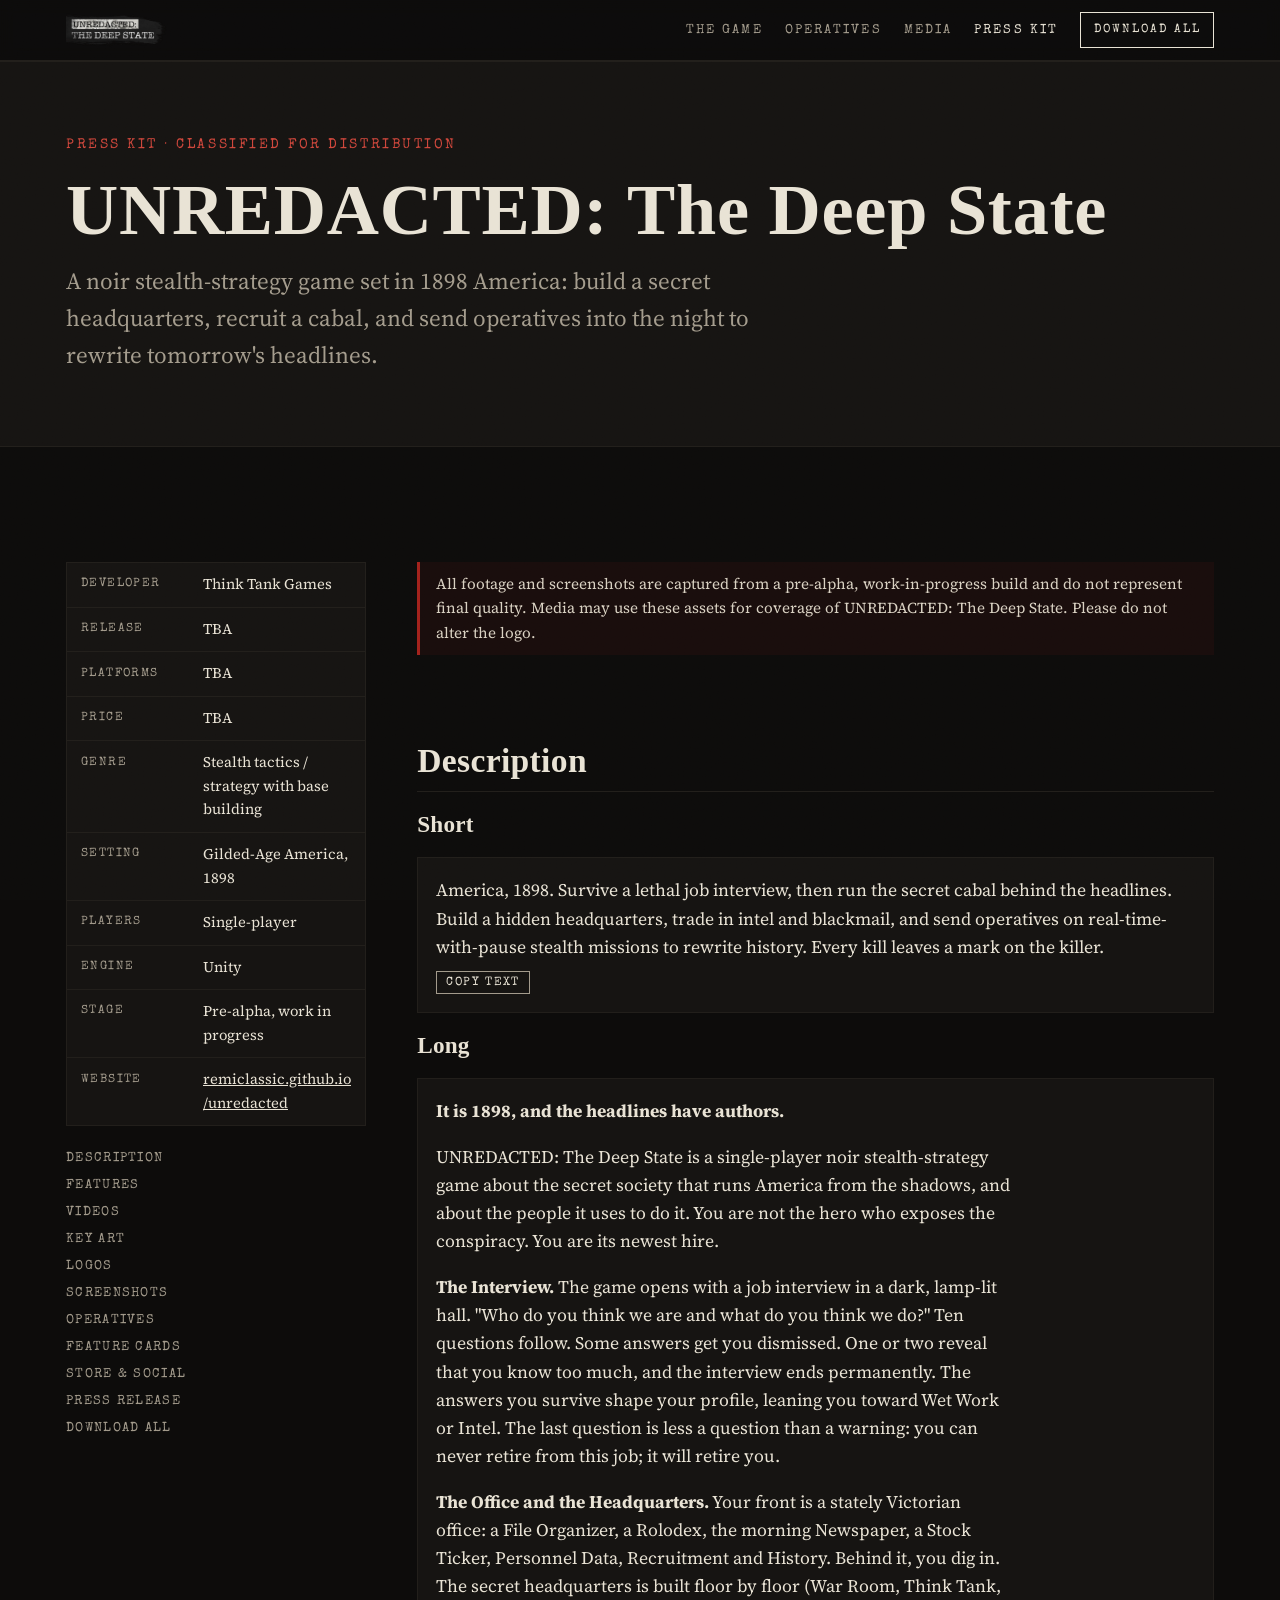
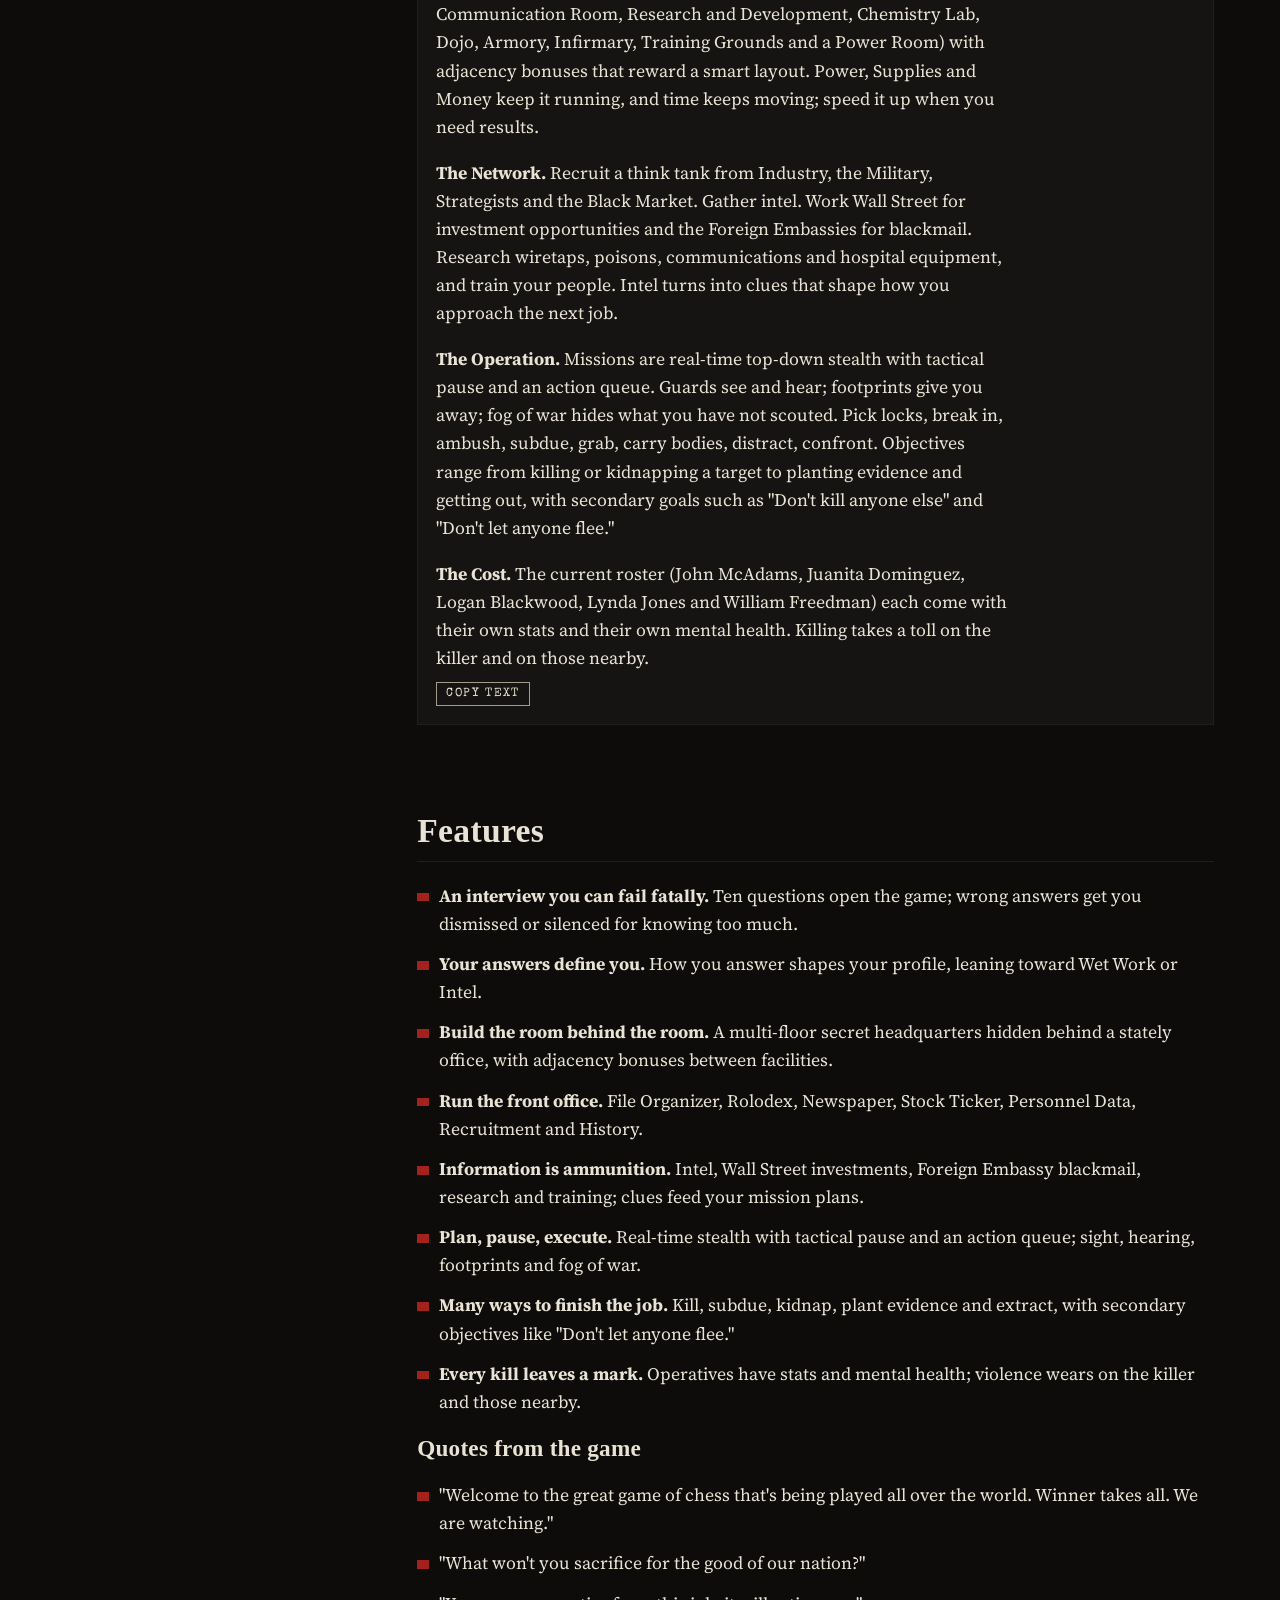
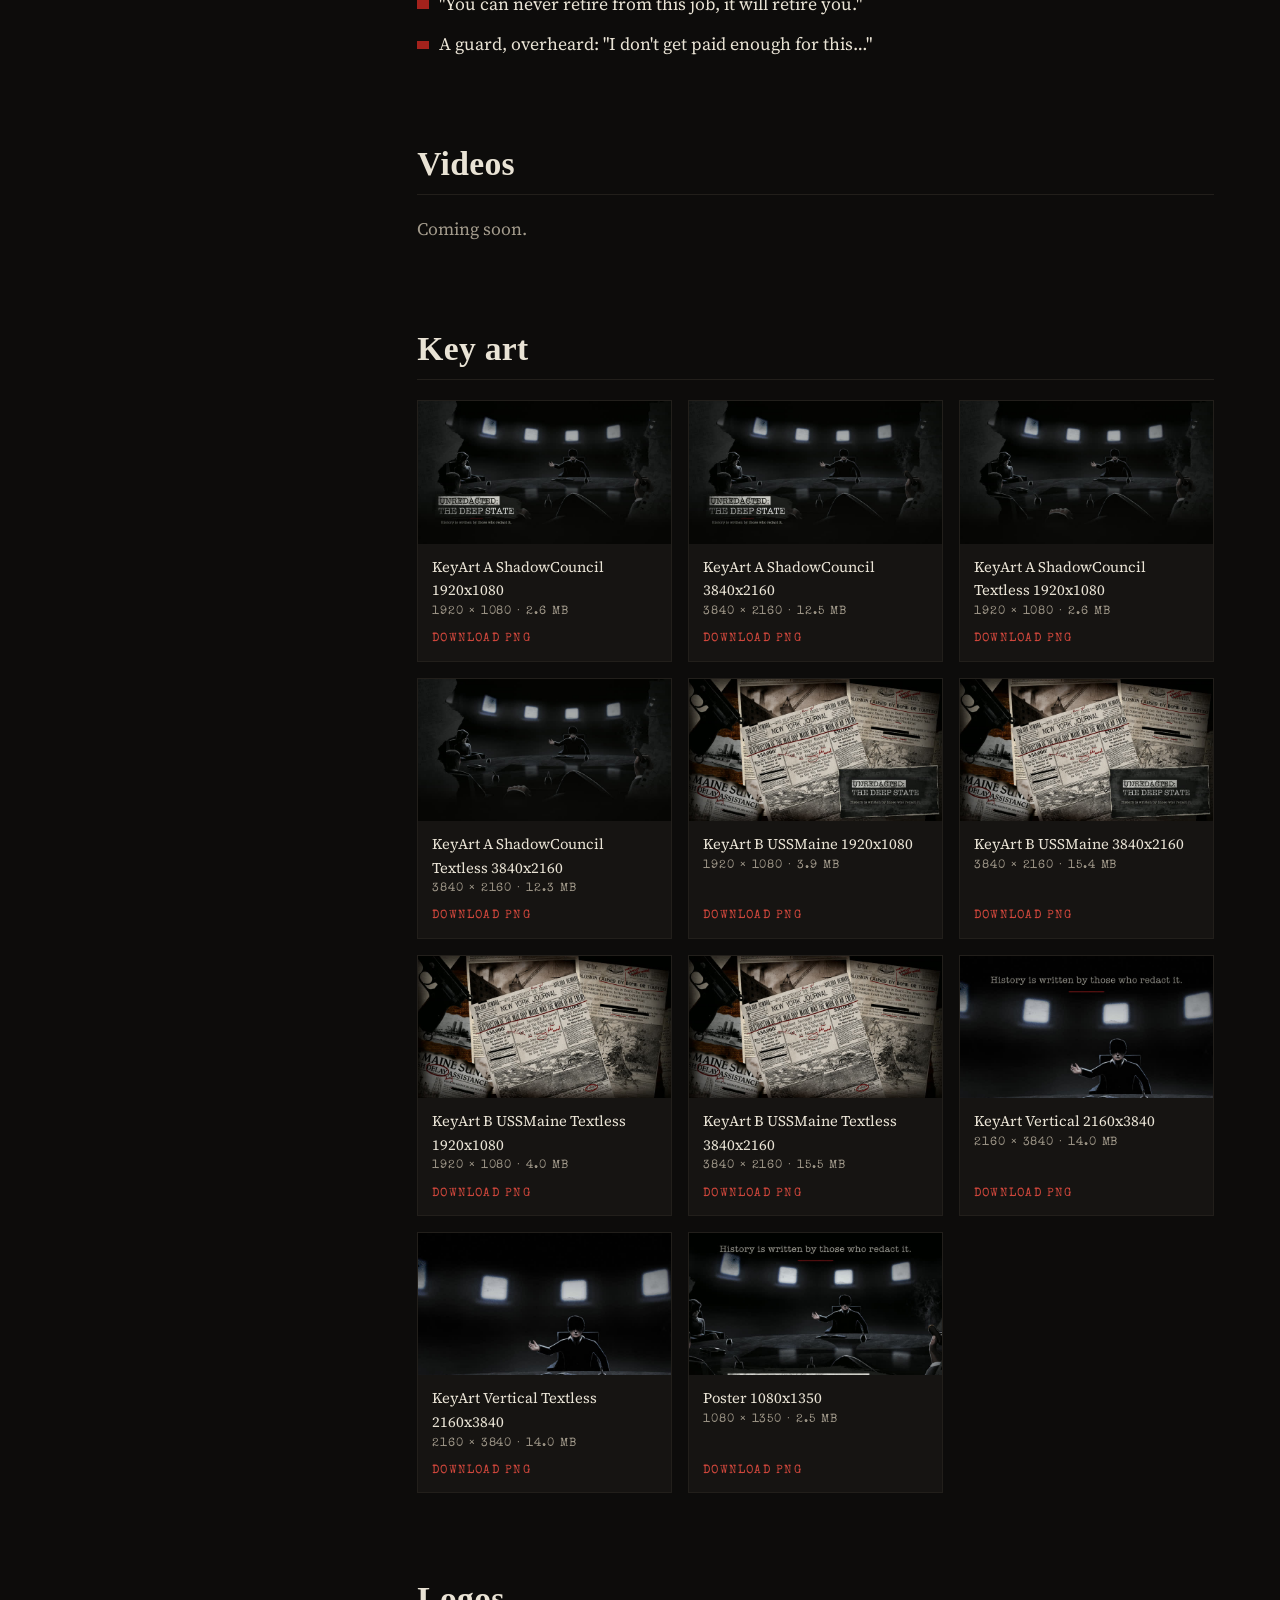
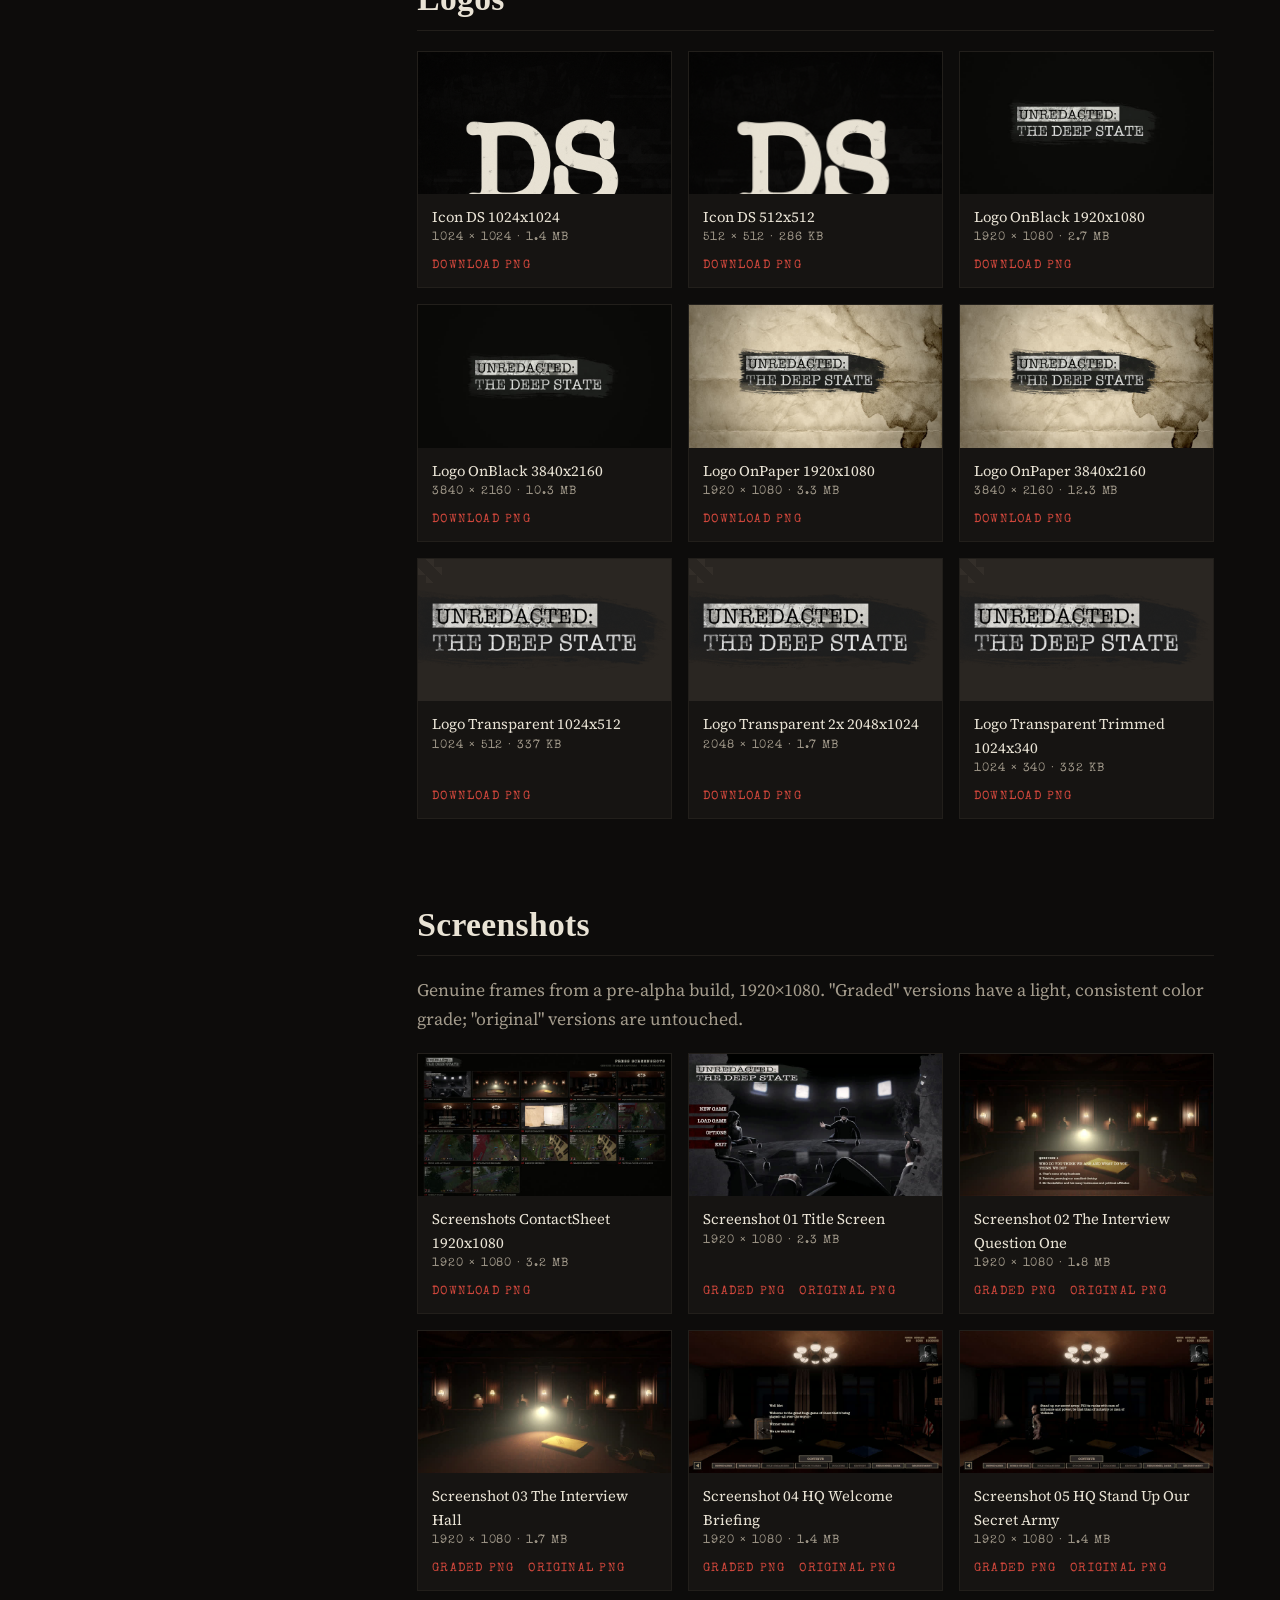
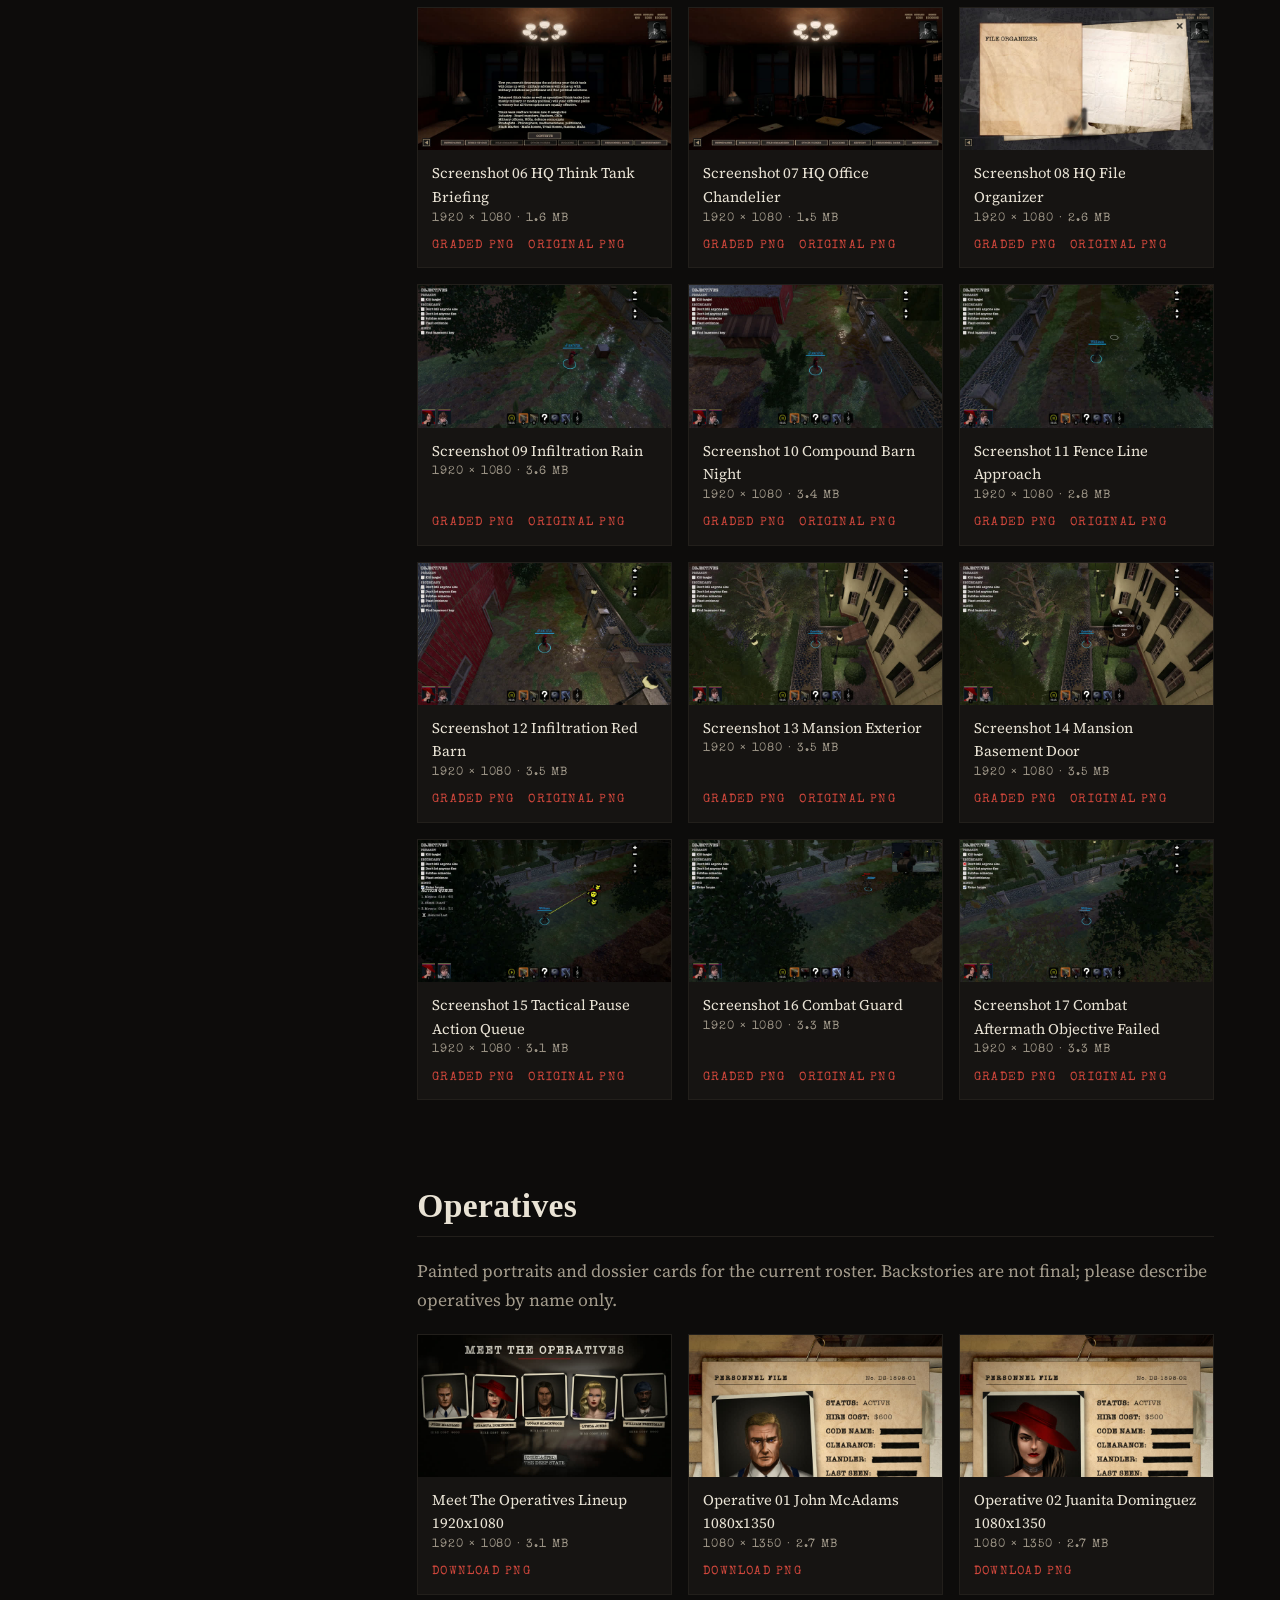
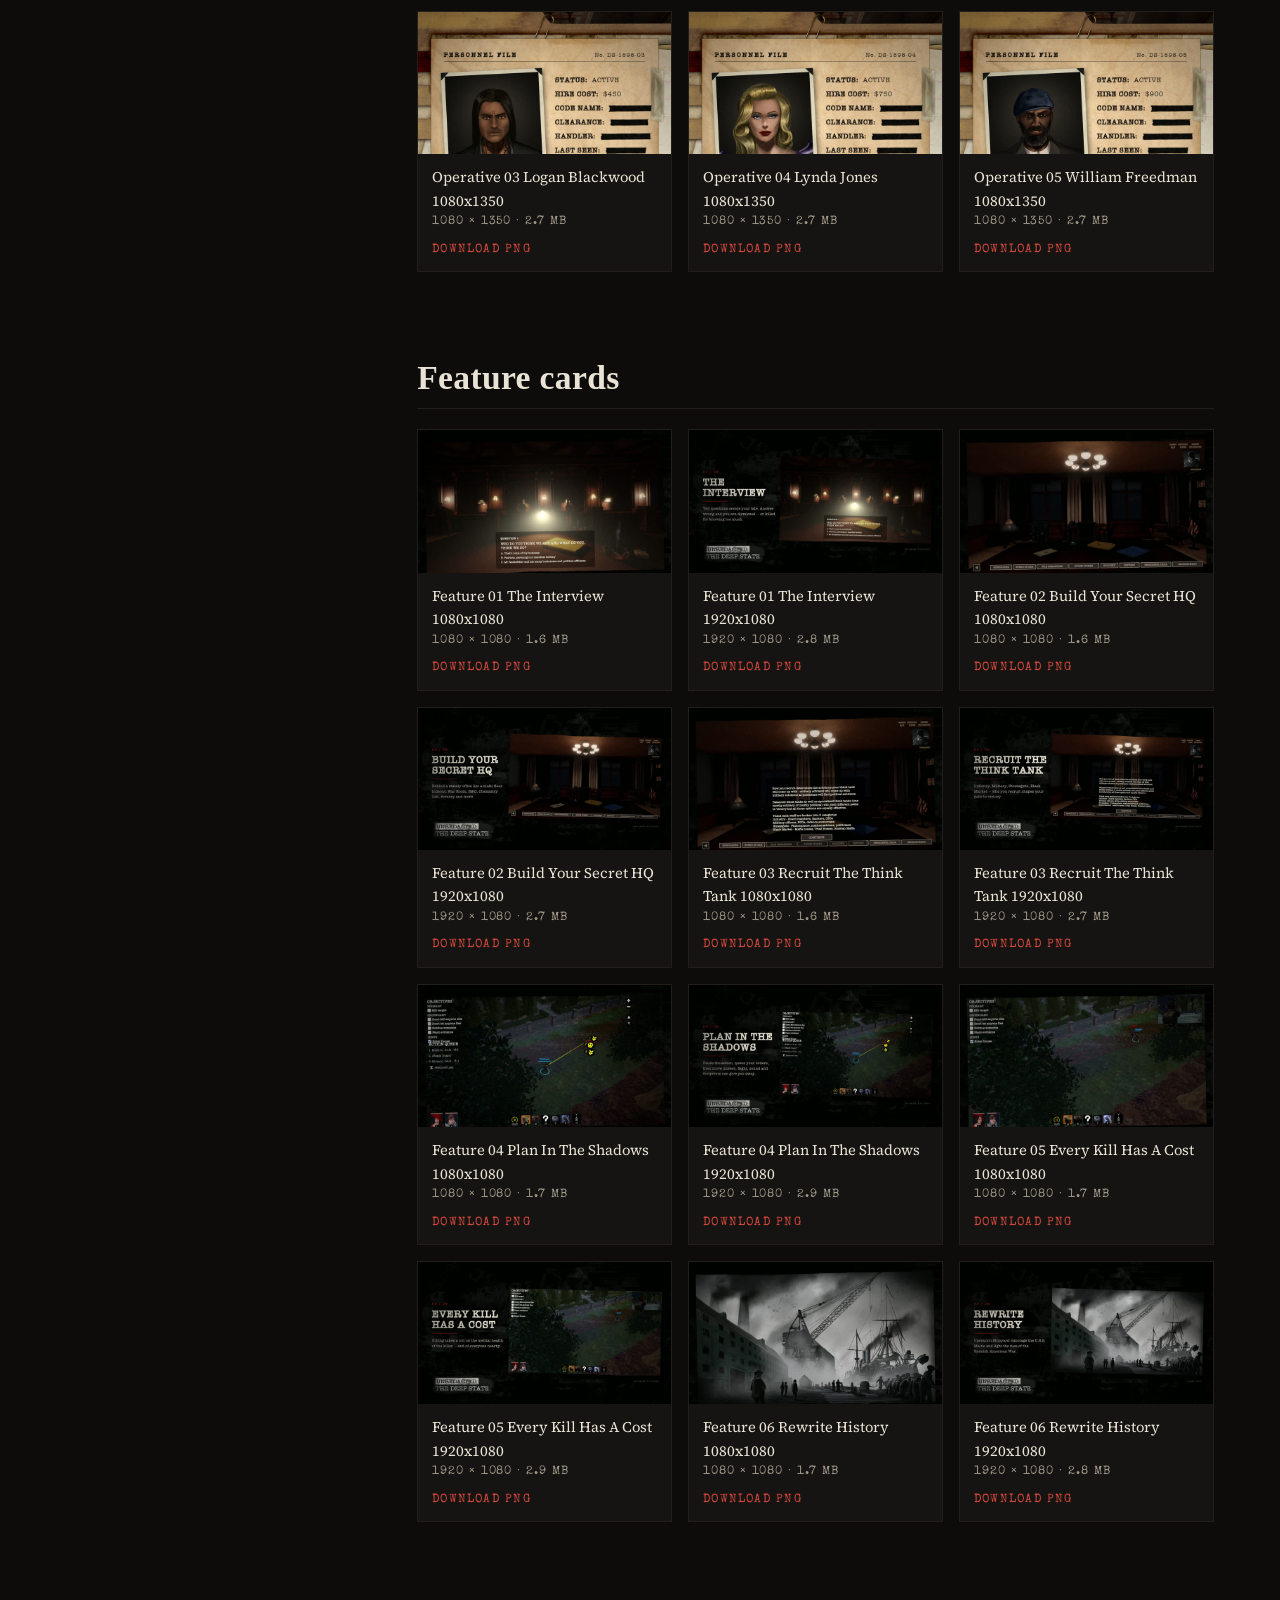
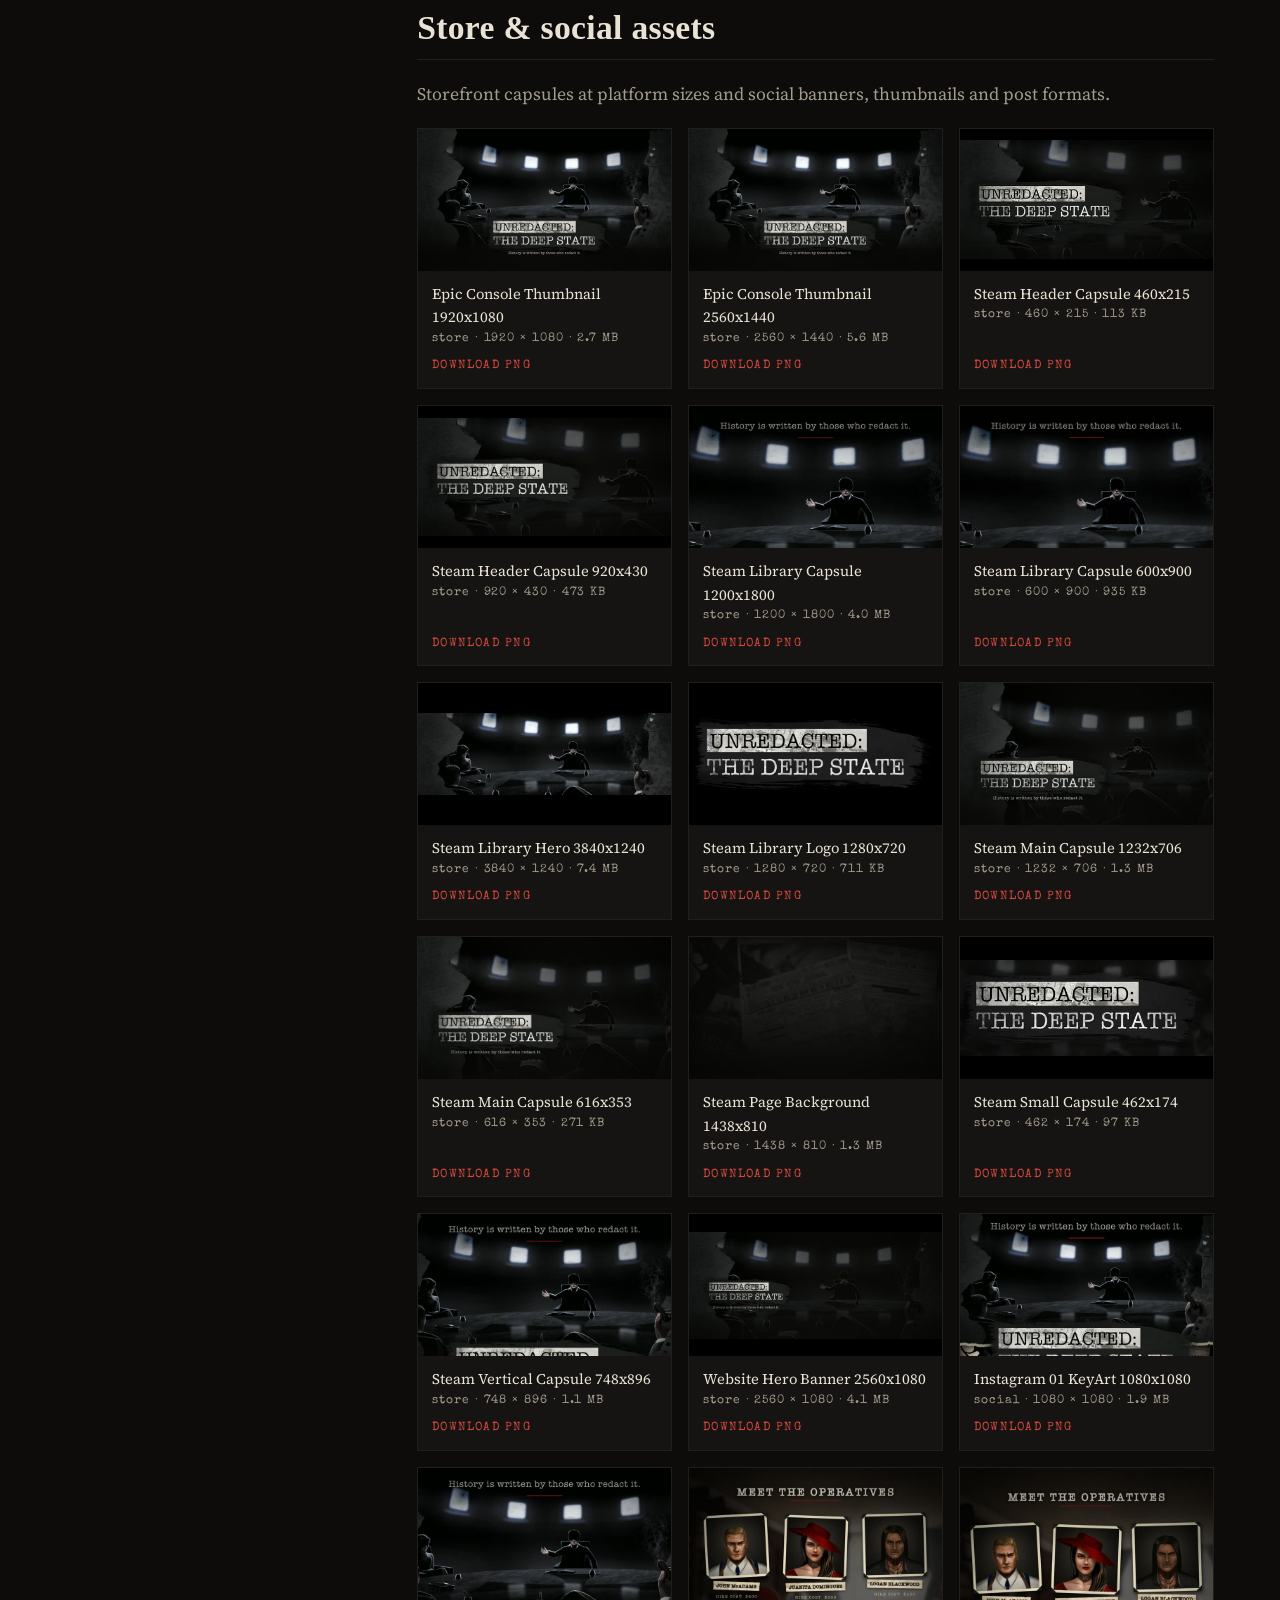
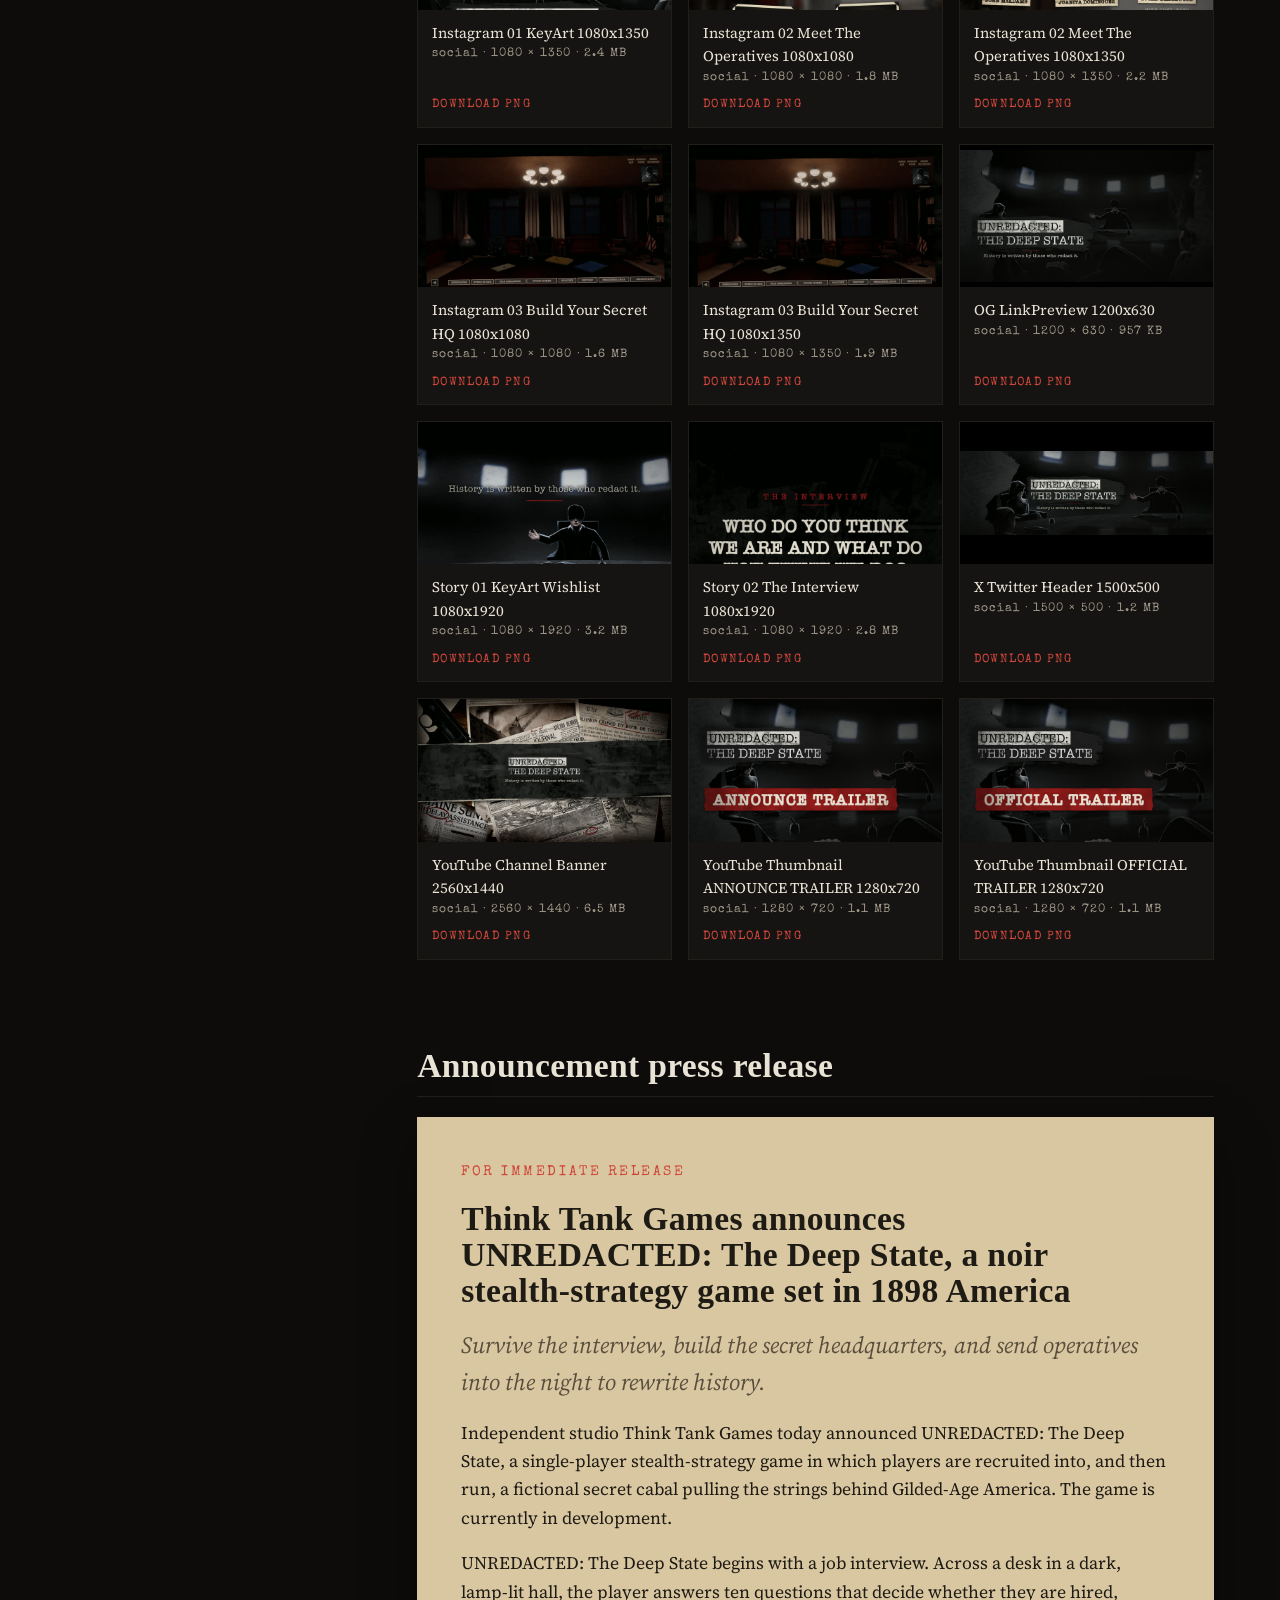
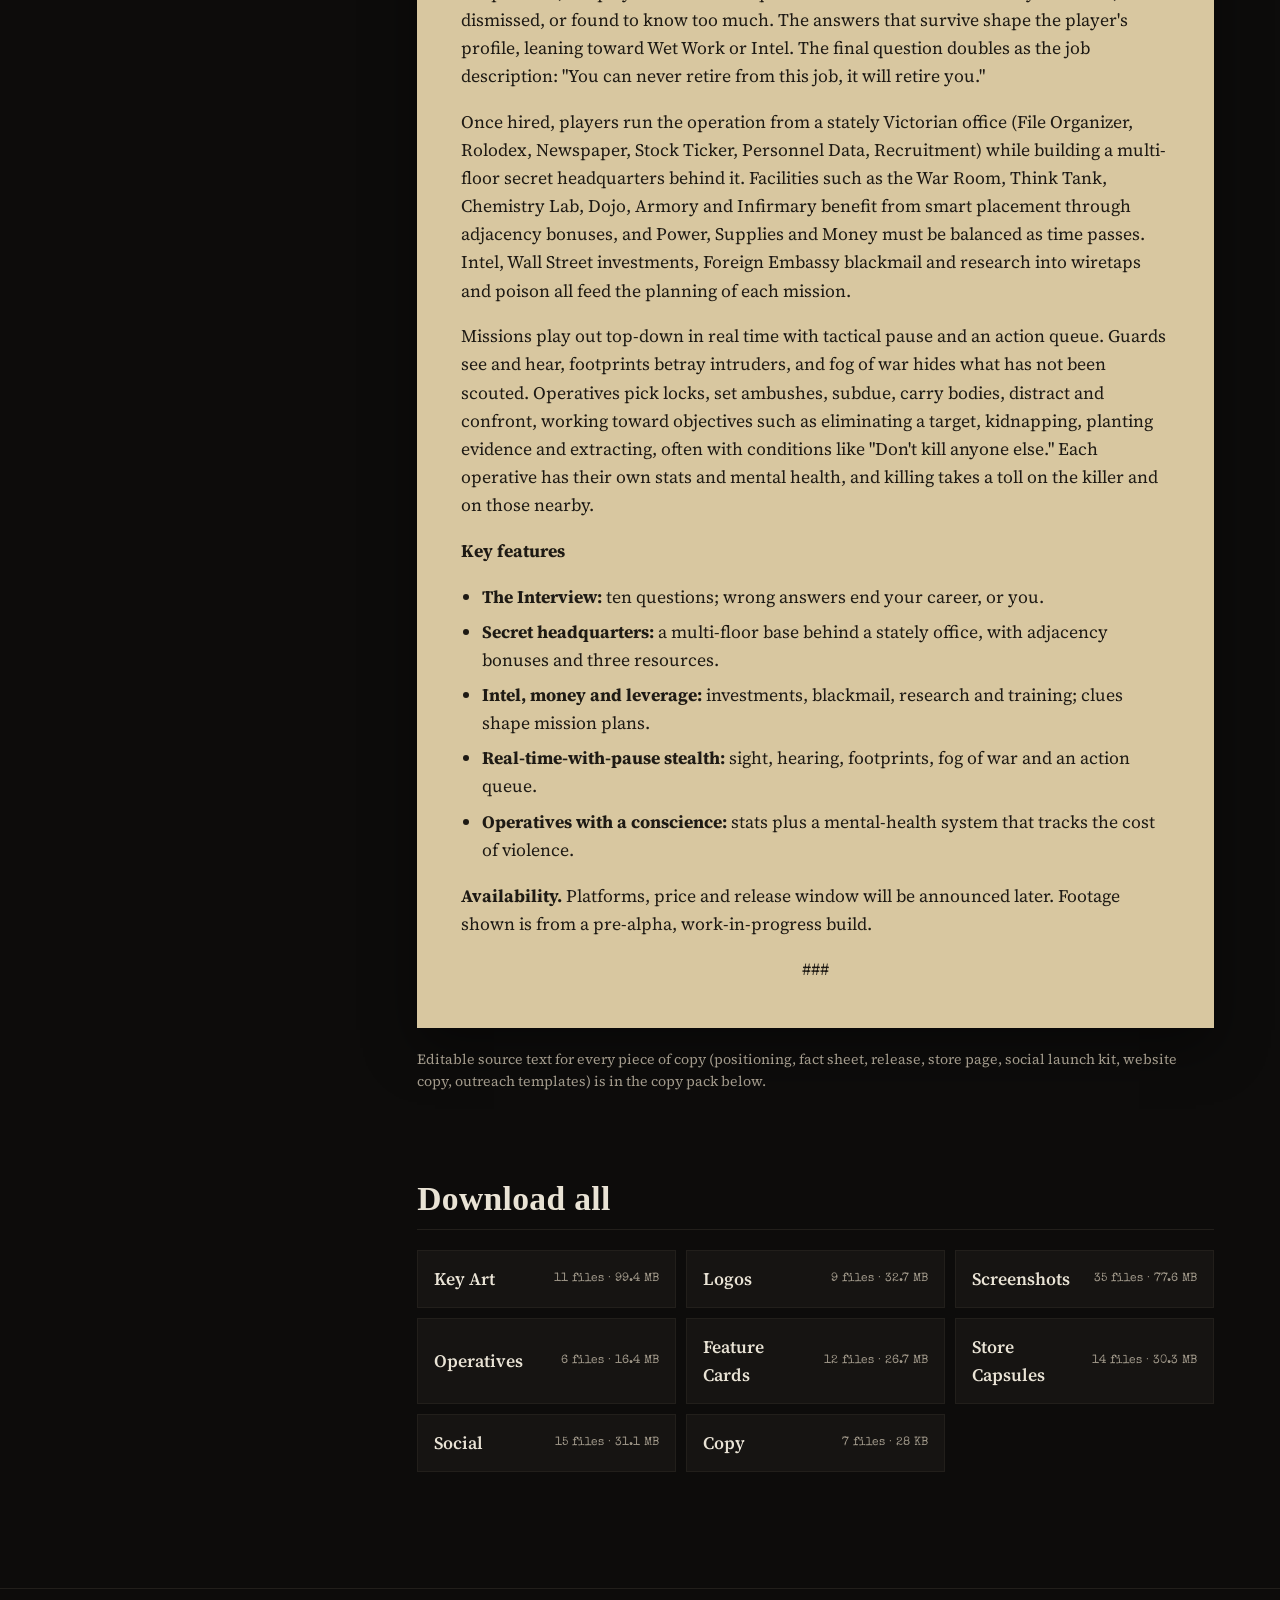
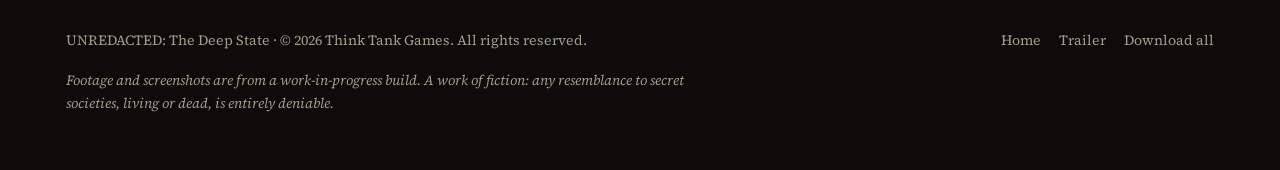
==== presskit/index.html @ 09335d9e "Launch UNREDACTED: The Deep State site and press kit Landing page, press kit with fact sheet, key ar" ====
<!doctype html>
<html lang="en">
<head>
<meta charset="utf-8">
<meta name="viewport" content="width=device-width, initial-scale=1, viewport-fit=cover">
<title>Press Kit · UNREDACTED: The Deep State</title>
<meta name="description" content="Press kit for UNREDACTED: The Deep State: fact sheet, trailer, key art, logos, screenshots, operatives, store and social assets, and the announcement press release.">
<meta name="theme-color" content="#0d0c0b">
<link rel="icon" type="image/png" sizes="32x32" href="../assets/img/favicon-32.png">
<meta property="og:type" content="website">
<meta property="og:title" content="Press Kit · UNREDACTED: The Deep State">
<meta property="og:description" content="Trailer, key art, logos, screenshots and fact sheet for UNREDACTED: The Deep State.">
<meta property="og:image" content="https://remiclassic.github.io/unredacted/assets/img/og.jpg">
<meta name="twitter:card" content="summary_large_image">
<link rel="preconnect" href="https://fonts.googleapis.com">
<link rel="preconnect" href="https://fonts.gstatic.com" crossorigin>
<link rel="stylesheet" href="https://fonts.googleapis.com/css2?family=Old+Standard+TT:wght@400;700&family=Source+Serif+4:ital,opsz,wght@0,8..60,400;0,8..60,600;1,8..60,400&family=Special+Elite&display=swap">
<link rel="stylesheet" href="../assets/css/site.css?v=mwt9bfy9">
</head>
<body>
<script>document.documentElement.dataset.root = "..";</script>

<header class="site-head">
  <div class="wrap">
    <a class="brand" href="../" aria-label="UNREDACTED: The Deep State home"><img src="../assets/img/logo.png" alt="UNREDACTED: The Deep State" width="1024" height="340"></a>
    <nav class="nav" aria-label="Main">
      <a href="../#game">The Game</a>
      <a href="../#operatives">Operatives</a>
      <a href="../#media">Media</a>
      <a class="keep" href="./" aria-current="page">Press Kit</a>
      <a class="btn keep" href="#download-all">Download all</a>
    </nav>
  </div>
</header>

<main>
  <section class="band tight raised">
    <div class="wrap" style="display:grid;gap:14px">
      <span class="label">Press kit · Classified for distribution</span>
      <h1 style="font-size:var(--step-4)">UNREDACTED: <span class="redact">The Deep State</span></h1>
      <p class="lede">A noir stealth-strategy game set in 1898 America: build a secret headquarters, recruit a cabal, and send operatives into the night to rewrite tomorrow's headlines.</p>
    </div>
  </section>

  <div class="band">
    <div class="wrap pk-grid">
      <aside class="pk-side">
        <div class="facts" aria-label="Fact sheet">
          <dl>
            <div><dt>Developer</dt><dd>Think Tank Games</dd></div>
            <div><dt>Release</dt><dd>TBA</dd></div>
            <div><dt>Platforms</dt><dd>TBA</dd></div>
            <div><dt>Price</dt><dd>TBA</dd></div>
            <div><dt>Genre</dt><dd>Stealth tactics / strategy with base building</dd></div>
            <div><dt>Setting</dt><dd>Gilded-Age America, 1898</dd></div>
            <div><dt>Players</dt><dd>Single-player</dd></div>
            <div><dt>Engine</dt><dd>Unity</dd></div>
            <div><dt>Stage</dt><dd>Pre-alpha, work in progress</dd></div>
            <div><dt>Website</dt><dd><a href="../">remiclassic.github.io/unredacted</a></dd></div>
          </dl>
        </div>
        <nav class="toc" aria-label="Press kit sections">
          <a href="#description">Description</a>
          <a href="#features">Features</a>
          <a href="#videos">Videos</a>
          <a href="#keyart">Key art</a>
          <a href="#logos">Logos</a>
          <a href="#screenshots">Screenshots</a>
          <a href="#operatives">Operatives</a>
          <a href="#feature-cards">Feature cards</a>
          <a href="#store">Store &amp; social</a>
          <a href="#release">Press release</a>
          <a href="#download-all">Download all</a>
        </nav>
      </aside>

      <div class="pk-main">
        <p class="note">All footage and screenshots are captured from a pre-alpha, work-in-progress build and do not represent final quality. Media may use these assets for coverage of UNREDACTED: The Deep State. Please do not alter the logo.</p>

        <section class="pk-sec" id="description">
          <h2>Description</h2>
          <h3>Short</h3>
          <div class="copybox"><p id="desc-short">America, 1898. Survive a lethal job interview, then run the secret cabal behind the headlines. Build a hidden headquarters, trade in intel and blackmail, and send operatives on real-time-with-pause stealth missions to rewrite history. Every kill leaves a mark on the killer.</p><button class="copy-btn" type="button" data-copy="desc-short">Copy text</button></div>
          <h3>Long</h3>
          <div class="copybox"><div class="prose" id="desc-long">
            <p><strong>It is 1898, and the headlines have authors.</strong></p>
            <p>UNREDACTED: The Deep State is a single-player noir stealth-strategy game about the secret society that runs America from the shadows, and about the people it uses to do it. You are not the hero who exposes the conspiracy. You are its newest hire.</p>
            <p><strong>The Interview.</strong> The game opens with a job interview in a dark, lamp-lit hall. "Who do you think we are and what do you think we do?" Ten questions follow. Some answers get you dismissed. One or two reveal that you know too much, and the interview ends permanently. The answers you survive shape your profile, leaning you toward Wet Work or Intel. The last question is less a question than a warning: you can never retire from this job; it will retire you.</p>
            <p><strong>The Office and the Headquarters.</strong> Your front is a stately Victorian office: a File Organizer, a Rolodex, the morning Newspaper, a Stock Ticker, Personnel Data, Recruitment and History. Behind it, you dig in. The secret headquarters is built floor by floor (War Room, Think Tank, Communication Room, Research and Development, Chemistry Lab, Dojo, Armory, Infirmary, Training Grounds and a Power Room) with adjacency bonuses that reward a smart layout. Power, Supplies and Money keep it running, and time keeps moving; speed it up when you need results.</p>
            <p><strong>The Network.</strong> Recruit a think tank from Industry, the Military, Strategists and the Black Market. Gather intel. Work Wall Street for investment opportunities and the Foreign Embassies for blackmail. Research wiretaps, poisons, communications and hospital equipment, and train your people. Intel turns into clues that shape how you approach the next job.</p>
            <p><strong>The Operation.</strong> Missions are real-time top-down stealth with tactical pause and an action queue. Guards see and hear; footprints give you away; fog of war hides what you have not scouted. Pick locks, break in, ambush, subdue, grab, carry bodies, distract, confront. Objectives range from killing or kidnapping a target to planting evidence and getting out, with secondary goals such as "Don't kill anyone else" and "Don't let anyone flee."</p>
            <p><strong>The Cost.</strong> The current roster (John McAdams, Juanita Dominguez, Logan Blackwood, Lynda Jones and William Freedman) each come with their own stats and their own mental health. Killing takes a toll on the killer and on those nearby.</p>
          </div><button class="copy-btn" type="button" data-copy="desc-long">Copy text</button></div>
        </section>

        <section class="pk-sec" id="features">
          <h2>Features</h2>
          <ul class="feat-list">
            <li><strong>An interview you can fail fatally.</strong> Ten questions open the game; wrong answers get you dismissed or silenced for knowing too much.</li>
            <li><strong>Your answers define you.</strong> How you answer shapes your profile, leaning toward Wet Work or Intel.</li>
            <li><strong>Build the room behind the room.</strong> A multi-floor secret headquarters hidden behind a stately office, with adjacency bonuses between facilities.</li>
            <li><strong>Run the front office.</strong> File Organizer, Rolodex, Newspaper, Stock Ticker, Personnel Data, Recruitment and History.</li>
            <li><strong>Information is ammunition.</strong> Intel, Wall Street investments, Foreign Embassy blackmail, research and training; clues feed your mission plans.</li>
            <li><strong>Plan, pause, execute.</strong> Real-time stealth with tactical pause and an action queue; sight, hearing, footprints and fog of war.</li>
            <li><strong>Many ways to finish the job.</strong> Kill, subdue, kidnap, plant evidence and extract, with secondary objectives like "Don't let anyone flee."</li>
            <li><strong>Every kill leaves a mark.</strong> Operatives have stats and mental health; violence wears on the killer and those nearby.</li>
          </ul>
          <h3>Quotes from the game</h3>
          <ul class="feat-list">
            <li>"Welcome to the great game of chess that's being played all over the world. Winner takes all. We are watching."</li>
            <li>"What won't you sacrifice for the good of our nation?"</li>
            <li>"You can never retire from this job, it will retire you."</li>
            <li>A guard, overheard: "I don't get paid enough for this…"</li>
          </ul>
        </section>

        <section class="pk-sec" id="videos">
          <h2>Videos</h2>
          <p class="muted">Coming soon.</p>
        </section>

        <section class="pk-sec" id="keyart">
          <h2>Key art</h2>
          <div class="assets"><article class="asset"><a class="thumb cover" href="../downloads/keyart/UNREDACTED_KeyArt_A_ShadowCouncil_1920x1080.png" target="_blank" rel="noopener"><img src="previews/keyart/UNREDACTED_KeyArt_A_ShadowCouncil_1920x1080.jpg" alt="KeyArt A ShadowCouncil 1920x1080" loading="lazy"></a><div class="body"><div><div class="name">KeyArt A ShadowCouncil 1920x1080</div><div class="dims">1920 × 1080 · 2.6 MB</div></div><div class="dl"><a href="../downloads/keyart/UNREDACTED_KeyArt_A_ShadowCouncil_1920x1080.png" download>Download PNG</a></div></div></article>
<article class="asset"><a class="thumb cover" href="../downloads/keyart/UNREDACTED_KeyArt_A_ShadowCouncil_3840x2160.png" target="_blank" rel="noopener"><img src="previews/keyart/UNREDACTED_KeyArt_A_ShadowCouncil_3840x2160.jpg" alt="KeyArt A ShadowCouncil 3840x2160" loading="lazy"></a><div class="body"><div><div class="name">KeyArt A ShadowCouncil 3840x2160</div><div class="dims">3840 × 2160 · 12.5 MB</div></div><div class="dl"><a href="../downloads/keyart/UNREDACTED_KeyArt_A_ShadowCouncil_3840x2160.png" download>Download PNG</a></div></div></article>
<article class="asset"><a class="thumb cover" href="../downloads/keyart/UNREDACTED_KeyArt_A_ShadowCouncil_Textless_1920x1080.png" target="_blank" rel="noopener"><img src="previews/keyart/UNREDACTED_KeyArt_A_ShadowCouncil_Textless_1920x1080.jpg" alt="KeyArt A ShadowCouncil Textless 1920x1080" loading="lazy"></a><div class="body"><div><div class="name">KeyArt A ShadowCouncil Textless 1920x1080</div><div class="dims">1920 × 1080 · 2.6 MB</div></div><div class="dl"><a href="../downloads/keyart/UNREDACTED_KeyArt_A_ShadowCouncil_Textless_1920x1080.png" download>Download PNG</a></div></div></article>
<article class="asset"><a class="thumb cover" href="../downloads/keyart/UNREDACTED_KeyArt_A_ShadowCouncil_Textless_3840x2160.png" target="_blank" rel="noopener"><img src="previews/keyart/UNREDACTED_KeyArt_A_ShadowCouncil_Textless_3840x2160.jpg" alt="KeyArt A ShadowCouncil Textless 3840x2160" loading="lazy"></a><div class="body"><div><div class="name">KeyArt A ShadowCouncil Textless 3840x2160</div><div class="dims">3840 × 2160 · 12.3 MB</div></div><div class="dl"><a href="../downloads/keyart/UNREDACTED_KeyArt_A_ShadowCouncil_Textless_3840x2160.png" download>Download PNG</a></div></div></article>
<article class="asset"><a class="thumb cover" href="../downloads/keyart/UNREDACTED_KeyArt_B_USSMaine_1920x1080.png" target="_blank" rel="noopener"><img src="previews/keyart/UNREDACTED_KeyArt_B_USSMaine_1920x1080.jpg" alt="KeyArt B USSMaine 1920x1080" loading="lazy"></a><div class="body"><div><div class="name">KeyArt B USSMaine 1920x1080</div><div class="dims">1920 × 1080 · 3.9 MB</div></div><div class="dl"><a href="../downloads/keyart/UNREDACTED_KeyArt_B_USSMaine_1920x1080.png" download>Download PNG</a></div></div></article>
<article class="asset"><a class="thumb cover" href="../downloads/keyart/UNREDACTED_KeyArt_B_USSMaine_3840x2160.png" target="_blank" rel="noopener"><img src="previews/keyart/UNREDACTED_KeyArt_B_USSMaine_3840x2160.jpg" alt="KeyArt B USSMaine 3840x2160" loading="lazy"></a><div class="body"><div><div class="name">KeyArt B USSMaine 3840x2160</div><div class="dims">3840 × 2160 · 15.4 MB</div></div><div class="dl"><a href="../downloads/keyart/UNREDACTED_KeyArt_B_USSMaine_3840x2160.png" download>Download PNG</a></div></div></article>
<article class="asset"><a class="thumb cover" href="../downloads/keyart/UNREDACTED_KeyArt_B_USSMaine_Textless_1920x1080.png" target="_blank" rel="noopener"><img src="previews/keyart/UNREDACTED_KeyArt_B_USSMaine_Textless_1920x1080.jpg" alt="KeyArt B USSMaine Textless 1920x1080" loading="lazy"></a><div class="body"><div><div class="name">KeyArt B USSMaine Textless 1920x1080</div><div class="dims">1920 × 1080 · 4.0 MB</div></div><div class="dl"><a href="../downloads/keyart/UNREDACTED_KeyArt_B_USSMaine_Textless_1920x1080.png" download>Download PNG</a></div></div></article>
<article class="asset"><a class="thumb cover" href="../downloads/keyart/UNREDACTED_KeyArt_B_USSMaine_Textless_3840x2160.png" target="_blank" rel="noopener"><img src="previews/keyart/UNREDACTED_KeyArt_B_USSMaine_Textless_3840x2160.jpg" alt="KeyArt B USSMaine Textless 3840x2160" loading="lazy"></a><div class="body"><div><div class="name">KeyArt B USSMaine Textless 3840x2160</div><div class="dims">3840 × 2160 · 15.5 MB</div></div><div class="dl"><a href="../downloads/keyart/UNREDACTED_KeyArt_B_USSMaine_Textless_3840x2160.png" download>Download PNG</a></div></div></article>
<article class="asset"><a class="thumb cover" href="../downloads/keyart/UNREDACTED_KeyArt_Vertical_2160x3840.png" target="_blank" rel="noopener"><img src="previews/keyart/UNREDACTED_KeyArt_Vertical_2160x3840.jpg" alt="KeyArt Vertical 2160x3840" loading="lazy"></a><div class="body"><div><div class="name">KeyArt Vertical 2160x3840</div><div class="dims">2160 × 3840 · 14.0 MB</div></div><div class="dl"><a href="../downloads/keyart/UNREDACTED_KeyArt_Vertical_2160x3840.png" download>Download PNG</a></div></div></article>
<article class="asset"><a class="thumb cover" href="../downloads/keyart/UNREDACTED_KeyArt_Vertical_Textless_2160x3840.png" target="_blank" rel="noopener"><img src="previews/keyart/UNREDACTED_KeyArt_Vertical_Textless_2160x3840.jpg" alt="KeyArt Vertical Textless 2160x3840" loading="lazy"></a><div class="body"><div><div class="name">KeyArt Vertical Textless 2160x3840</div><div class="dims">2160 × 3840 · 14.0 MB</div></div><div class="dl"><a href="../downloads/keyart/UNREDACTED_KeyArt_Vertical_Textless_2160x3840.png" download>Download PNG</a></div></div></article>
<article class="asset"><a class="thumb cover" href="../downloads/keyart/UNREDACTED_Poster_1080x1350.png" target="_blank" rel="noopener"><img src="previews/keyart/UNREDACTED_Poster_1080x1350.jpg" alt="Poster 1080x1350" loading="lazy"></a><div class="body"><div><div class="name">Poster 1080x1350</div><div class="dims">1080 × 1350 · 2.5 MB</div></div><div class="dl"><a href="../downloads/keyart/UNREDACTED_Poster_1080x1350.png" download>Download PNG</a></div></div></article></div>
        </section>

        <section class="pk-sec" id="logos">
          <h2>Logos</h2>
          <div class="assets"><article class="asset"><a class="thumb checker" href="../downloads/logo/UNREDACTED_Icon_DS_1024x1024.png" target="_blank" rel="noopener"><img src="previews/logo/UNREDACTED_Icon_DS_1024x1024.png" alt="Icon DS 1024x1024" loading="lazy"></a><div class="body"><div><div class="name">Icon DS 1024x1024</div><div class="dims">1024 × 1024 · 1.4 MB</div></div><div class="dl"><a href="../downloads/logo/UNREDACTED_Icon_DS_1024x1024.png" download>Download PNG</a></div></div></article>
<article class="asset"><a class="thumb checker" href="../downloads/logo/UNREDACTED_Icon_DS_512x512.png" target="_blank" rel="noopener"><img src="previews/logo/UNREDACTED_Icon_DS_512x512.png" alt="Icon DS 512x512" loading="lazy"></a><div class="body"><div><div class="name">Icon DS 512x512</div><div class="dims">512 × 512 · 286 KB</div></div><div class="dl"><a href="../downloads/logo/UNREDACTED_Icon_DS_512x512.png" download>Download PNG</a></div></div></article>
<article class="asset"><a class="thumb checker" href="../downloads/logo/UNREDACTED_Logo_OnBlack_1920x1080.png" target="_blank" rel="noopener"><img src="previews/logo/UNREDACTED_Logo_OnBlack_1920x1080.jpg" alt="Logo OnBlack 1920x1080" loading="lazy"></a><div class="body"><div><div class="name">Logo OnBlack 1920x1080</div><div class="dims">1920 × 1080 · 2.7 MB</div></div><div class="dl"><a href="../downloads/logo/UNREDACTED_Logo_OnBlack_1920x1080.png" download>Download PNG</a></div></div></article>
<article class="asset"><a class="thumb checker" href="../downloads/logo/UNREDACTED_Logo_OnBlack_3840x2160.png" target="_blank" rel="noopener"><img src="previews/logo/UNREDACTED_Logo_OnBlack_3840x2160.jpg" alt="Logo OnBlack 3840x2160" loading="lazy"></a><div class="body"><div><div class="name">Logo OnBlack 3840x2160</div><div class="dims">3840 × 2160 · 10.3 MB</div></div><div class="dl"><a href="../downloads/logo/UNREDACTED_Logo_OnBlack_3840x2160.png" download>Download PNG</a></div></div></article>
<article class="asset"><a class="thumb checker" href="../downloads/logo/UNREDACTED_Logo_OnPaper_1920x1080.png" target="_blank" rel="noopener"><img src="previews/logo/UNREDACTED_Logo_OnPaper_1920x1080.jpg" alt="Logo OnPaper 1920x1080" loading="lazy"></a><div class="body"><div><div class="name">Logo OnPaper 1920x1080</div><div class="dims">1920 × 1080 · 3.3 MB</div></div><div class="dl"><a href="../downloads/logo/UNREDACTED_Logo_OnPaper_1920x1080.png" download>Download PNG</a></div></div></article>
<article class="asset"><a class="thumb checker" href="../downloads/logo/UNREDACTED_Logo_OnPaper_3840x2160.png" target="_blank" rel="noopener"><img src="previews/logo/UNREDACTED_Logo_OnPaper_3840x2160.jpg" alt="Logo OnPaper 3840x2160" loading="lazy"></a><div class="body"><div><div class="name">Logo OnPaper 3840x2160</div><div class="dims">3840 × 2160 · 12.3 MB</div></div><div class="dl"><a href="../downloads/logo/UNREDACTED_Logo_OnPaper_3840x2160.png" download>Download PNG</a></div></div></article>
<article class="asset"><a class="thumb checker" href="../downloads/logo/UNREDACTED_Logo_Transparent_1024x512.png" target="_blank" rel="noopener"><img src="previews/logo/UNREDACTED_Logo_Transparent_1024x512.png" alt="Logo Transparent 1024x512" loading="lazy"></a><div class="body"><div><div class="name">Logo Transparent 1024x512</div><div class="dims">1024 × 512 · 337 KB</div></div><div class="dl"><a href="../downloads/logo/UNREDACTED_Logo_Transparent_1024x512.png" download>Download PNG</a></div></div></article>
<article class="asset"><a class="thumb checker" href="../downloads/logo/UNREDACTED_Logo_Transparent_2x_2048x1024.png" target="_blank" rel="noopener"><img src="previews/logo/UNREDACTED_Logo_Transparent_2x_2048x1024.png" alt="Logo Transparent 2x 2048x1024" loading="lazy"></a><div class="body"><div><div class="name">Logo Transparent 2x 2048x1024</div><div class="dims">2048 × 1024 · 1.7 MB</div></div><div class="dl"><a href="../downloads/logo/UNREDACTED_Logo_Transparent_2x_2048x1024.png" download>Download PNG</a></div></div></article>
<article class="asset"><a class="thumb checker" href="../downloads/logo/UNREDACTED_Logo_Transparent_Trimmed_1024x340.png" target="_blank" rel="noopener"><img src="previews/logo/UNREDACTED_Logo_Transparent_Trimmed_1024x340.png" alt="Logo Transparent Trimmed 1024x340" loading="lazy"></a><div class="body"><div><div class="name">Logo Transparent Trimmed 1024x340</div><div class="dims">1024 × 340 · 332 KB</div></div><div class="dl"><a href="../downloads/logo/UNREDACTED_Logo_Transparent_Trimmed_1024x340.png" download>Download PNG</a></div></div></article></div>
        </section>

        <section class="pk-sec" id="screenshots">
          <h2>Screenshots</h2>
          <p class="muted">Genuine frames from a pre-alpha build, 1920×1080. "Graded" versions have a light, consistent color grade; "original" versions are untouched.</p>
          <div class="assets"><article class="asset"><a class="thumb cover" href="../downloads/screenshots/TheDeepState_Screenshots_ContactSheet_1920x1080.png" target="_blank" rel="noopener"><img src="previews/screenshots/TheDeepState_Screenshots_ContactSheet_1920x1080.jpg" alt="Screenshots ContactSheet 1920x1080" loading="lazy"></a><div class="body"><div><div class="name">Screenshots ContactSheet 1920x1080</div><div class="dims">1920 × 1080 · 3.2 MB</div></div><div class="dl"><a href="../downloads/screenshots/TheDeepState_Screenshots_ContactSheet_1920x1080.png" download>Download PNG</a></div></div></article>
<article class="asset"><a class="thumb cover" href="../downloads/screenshots/graded/TheDeepState_Screenshot_01_Title_Screen.png" target="_blank" rel="noopener"><img src="previews/screenshots/graded/TheDeepState_Screenshot_01_Title_Screen.jpg" alt="Screenshot 01 Title Screen" loading="lazy"></a><div class="body"><div><div class="name">Screenshot 01 Title Screen</div><div class="dims">1920 × 1080 · 2.3 MB</div></div><div class="dl"><a href="../downloads/screenshots/graded/TheDeepState_Screenshot_01_Title_Screen.png" download>Graded PNG</a><a href="../downloads/screenshots/raw/TheDeepState_Screenshot_01_Title_Screen.png" download>Original PNG</a></div></div></article>
<article class="asset"><a class="thumb cover" href="../downloads/screenshots/graded/TheDeepState_Screenshot_02_The_Interview_Question_One.png" target="_blank" rel="noopener"><img src="previews/screenshots/graded/TheDeepState_Screenshot_02_The_Interview_Question_One.jpg" alt="Screenshot 02 The Interview Question One" loading="lazy"></a><div class="body"><div><div class="name">Screenshot 02 The Interview Question One</div><div class="dims">1920 × 1080 · 1.8 MB</div></div><div class="dl"><a href="../downloads/screenshots/graded/TheDeepState_Screenshot_02_The_Interview_Question_One.png" download>Graded PNG</a><a href="../downloads/screenshots/raw/TheDeepState_Screenshot_02_The_Interview_Question_One.png" download>Original PNG</a></div></div></article>
<article class="asset"><a class="thumb cover" href="../downloads/screenshots/graded/TheDeepState_Screenshot_03_The_Interview_Hall.png" target="_blank" rel="noopener"><img src="previews/screenshots/graded/TheDeepState_Screenshot_03_The_Interview_Hall.jpg" alt="Screenshot 03 The Interview Hall" loading="lazy"></a><div class="body"><div><div class="name">Screenshot 03 The Interview Hall</div><div class="dims">1920 × 1080 · 1.7 MB</div></div><div class="dl"><a href="../downloads/screenshots/graded/TheDeepState_Screenshot_03_The_Interview_Hall.png" download>Graded PNG</a><a href="../downloads/screenshots/raw/TheDeepState_Screenshot_03_The_Interview_Hall.png" download>Original PNG</a></div></div></article>
<article class="asset"><a class="thumb cover" href="../downloads/screenshots/graded/TheDeepState_Screenshot_04_HQ_Welcome_Briefing.png" target="_blank" rel="noopener"><img src="previews/screenshots/graded/TheDeepState_Screenshot_04_HQ_Welcome_Briefing.jpg" alt="Screenshot 04 HQ Welcome Briefing" loading="lazy"></a><div class="body"><div><div class="name">Screenshot 04 HQ Welcome Briefing</div><div class="dims">1920 × 1080 · 1.4 MB</div></div><div class="dl"><a href="../downloads/screenshots/graded/TheDeepState_Screenshot_04_HQ_Welcome_Briefing.png" download>Graded PNG</a><a href="../downloads/screenshots/raw/TheDeepState_Screenshot_04_HQ_Welcome_Briefing.png" download>Original PNG</a></div></div></article>
<article class="asset"><a class="thumb cover" href="../downloads/screenshots/graded/TheDeepState_Screenshot_05_HQ_Stand_Up_Our_Secret_Army.png" target="_blank" rel="noopener"><img src="previews/screenshots/graded/TheDeepState_Screenshot_05_HQ_Stand_Up_Our_Secret_Army.jpg" alt="Screenshot 05 HQ Stand Up Our Secret Army" loading="lazy"></a><div class="body"><div><div class="name">Screenshot 05 HQ Stand Up Our Secret Army</div><div class="dims">1920 × 1080 · 1.4 MB</div></div><div class="dl"><a href="../downloads/screenshots/graded/TheDeepState_Screenshot_05_HQ_Stand_Up_Our_Secret_Army.png" download>Graded PNG</a><a href="../downloads/screenshots/raw/TheDeepState_Screenshot_05_HQ_Stand_Up_Our_Secret_Army.png" download>Original PNG</a></div></div></article>
<article class="asset"><a class="thumb cover" href="../downloads/screenshots/graded/TheDeepState_Screenshot_06_HQ_Think_Tank_Briefing.png" target="_blank" rel="noopener"><img src="previews/screenshots/graded/TheDeepState_Screenshot_06_HQ_Think_Tank_Briefing.jpg" alt="Screenshot 06 HQ Think Tank Briefing" loading="lazy"></a><div class="body"><div><div class="name">Screenshot 06 HQ Think Tank Briefing</div><div class="dims">1920 × 1080 · 1.6 MB</div></div><div class="dl"><a href="../downloads/screenshots/graded/TheDeepState_Screenshot_06_HQ_Think_Tank_Briefing.png" download>Graded PNG</a><a href="../downloads/screenshots/raw/TheDeepState_Screenshot_06_HQ_Think_Tank_Briefing.png" download>Original PNG</a></div></div></article>
<article class="asset"><a class="thumb cover" href="../downloads/screenshots/graded/TheDeepState_Screenshot_07_HQ_Office_Chandelier.png" target="_blank" rel="noopener"><img src="previews/screenshots/graded/TheDeepState_Screenshot_07_HQ_Office_Chandelier.jpg" alt="Screenshot 07 HQ Office Chandelier" loading="lazy"></a><div class="body"><div><div class="name">Screenshot 07 HQ Office Chandelier</div><div class="dims">1920 × 1080 · 1.5 MB</div></div><div class="dl"><a href="../downloads/screenshots/graded/TheDeepState_Screenshot_07_HQ_Office_Chandelier.png" download>Graded PNG</a><a href="../downloads/screenshots/raw/TheDeepState_Screenshot_07_HQ_Office_Chandelier.png" download>Original PNG</a></div></div></article>
<article class="asset"><a class="thumb cover" href="../downloads/screenshots/graded/TheDeepState_Screenshot_08_HQ_File_Organizer.png" target="_blank" rel="noopener"><img src="previews/screenshots/graded/TheDeepState_Screenshot_08_HQ_File_Organizer.jpg" alt="Screenshot 08 HQ File Organizer" loading="lazy"></a><div class="body"><div><div class="name">Screenshot 08 HQ File Organizer</div><div class="dims">1920 × 1080 · 2.6 MB</div></div><div class="dl"><a href="../downloads/screenshots/graded/TheDeepState_Screenshot_08_HQ_File_Organizer.png" download>Graded PNG</a><a href="../downloads/screenshots/raw/TheDeepState_Screenshot_08_HQ_File_Organizer.png" download>Original PNG</a></div></div></article>
<article class="asset"><a class="thumb cover" href="../downloads/screenshots/graded/TheDeepState_Screenshot_09_Infiltration_Rain.png" target="_blank" rel="noopener"><img src="previews/screenshots/graded/TheDeepState_Screenshot_09_Infiltration_Rain.jpg" alt="Screenshot 09 Infiltration Rain" loading="lazy"></a><div class="body"><div><div class="name">Screenshot 09 Infiltration Rain</div><div class="dims">1920 × 1080 · 3.6 MB</div></div><div class="dl"><a href="../downloads/screenshots/graded/TheDeepState_Screenshot_09_Infiltration_Rain.png" download>Graded PNG</a><a href="../downloads/screenshots/raw/TheDeepState_Screenshot_09_Infiltration_Rain.png" download>Original PNG</a></div></div></article>
<article class="asset"><a class="thumb cover" href="../downloads/screenshots/graded/TheDeepState_Screenshot_10_Compound_Barn_Night.png" target="_blank" rel="noopener"><img src="previews/screenshots/graded/TheDeepState_Screenshot_10_Compound_Barn_Night.jpg" alt="Screenshot 10 Compound Barn Night" loading="lazy"></a><div class="body"><div><div class="name">Screenshot 10 Compound Barn Night</div><div class="dims">1920 × 1080 · 3.4 MB</div></div><div class="dl"><a href="../downloads/screenshots/graded/TheDeepState_Screenshot_10_Compound_Barn_Night.png" download>Graded PNG</a><a href="../downloads/screenshots/raw/TheDeepState_Screenshot_10_Compound_Barn_Night.png" download>Original PNG</a></div></div></article>
<article class="asset"><a class="thumb cover" href="../downloads/screenshots/graded/TheDeepState_Screenshot_11_Fence_Line_Approach.png" target="_blank" rel="noopener"><img src="previews/screenshots/graded/TheDeepState_Screenshot_11_Fence_Line_Approach.jpg" alt="Screenshot 11 Fence Line Approach" loading="lazy"></a><div class="body"><div><div class="name">Screenshot 11 Fence Line Approach</div><div class="dims">1920 × 1080 · 2.8 MB</div></div><div class="dl"><a href="../downloads/screenshots/graded/TheDeepState_Screenshot_11_Fence_Line_Approach.png" download>Graded PNG</a><a href="../downloads/screenshots/raw/TheDeepState_Screenshot_11_Fence_Line_Approach.png" download>Original PNG</a></div></div></article>
<article class="asset"><a class="thumb cover" href="../downloads/screenshots/graded/TheDeepState_Screenshot_12_Infiltration_Red_Barn.png" target="_blank" rel="noopener"><img src="previews/screenshots/graded/TheDeepState_Screenshot_12_Infiltration_Red_Barn.jpg" alt="Screenshot 12 Infiltration Red Barn" loading="lazy"></a><div class="body"><div><div class="name">Screenshot 12 Infiltration Red Barn</div><div class="dims">1920 × 1080 · 3.5 MB</div></div><div class="dl"><a href="../downloads/screenshots/graded/TheDeepState_Screenshot_12_Infiltration_Red_Barn.png" download>Graded PNG</a><a href="../downloads/screenshots/raw/TheDeepState_Screenshot_12_Infiltration_Red_Barn.png" download>Original PNG</a></div></div></article>
<article class="asset"><a class="thumb cover" href="../downloads/screenshots/graded/TheDeepState_Screenshot_13_Mansion_Exterior.png" target="_blank" rel="noopener"><img src="previews/screenshots/graded/TheDeepState_Screenshot_13_Mansion_Exterior.jpg" alt="Screenshot 13 Mansion Exterior" loading="lazy"></a><div class="body"><div><div class="name">Screenshot 13 Mansion Exterior</div><div class="dims">1920 × 1080 · 3.5 MB</div></div><div class="dl"><a href="../downloads/screenshots/graded/TheDeepState_Screenshot_13_Mansion_Exterior.png" download>Graded PNG</a><a href="../downloads/screenshots/raw/TheDeepState_Screenshot_13_Mansion_Exterior.png" download>Original PNG</a></div></div></article>
<article class="asset"><a class="thumb cover" href="../downloads/screenshots/graded/TheDeepState_Screenshot_14_Mansion_Basement_Door.png" target="_blank" rel="noopener"><img src="previews/screenshots/graded/TheDeepState_Screenshot_14_Mansion_Basement_Door.jpg" alt="Screenshot 14 Mansion Basement Door" loading="lazy"></a><div class="body"><div><div class="name">Screenshot 14 Mansion Basement Door</div><div class="dims">1920 × 1080 · 3.5 MB</div></div><div class="dl"><a href="../downloads/screenshots/graded/TheDeepState_Screenshot_14_Mansion_Basement_Door.png" download>Graded PNG</a><a href="../downloads/screenshots/raw/TheDeepState_Screenshot_14_Mansion_Basement_Door.png" download>Original PNG</a></div></div></article>
<article class="asset"><a class="thumb cover" href="../downloads/screenshots/graded/TheDeepState_Screenshot_15_Tactical_Pause_Action_Queue.png" target="_blank" rel="noopener"><img src="previews/screenshots/graded/TheDeepState_Screenshot_15_Tactical_Pause_Action_Queue.jpg" alt="Screenshot 15 Tactical Pause Action Queue" loading="lazy"></a><div class="body"><div><div class="name">Screenshot 15 Tactical Pause Action Queue</div><div class="dims">1920 × 1080 · 3.1 MB</div></div><div class="dl"><a href="../downloads/screenshots/graded/TheDeepState_Screenshot_15_Tactical_Pause_Action_Queue.png" download>Graded PNG</a><a href="../downloads/screenshots/raw/TheDeepState_Screenshot_15_Tactical_Pause_Action_Queue.png" download>Original PNG</a></div></div></article>
<article class="asset"><a class="thumb cover" href="../downloads/screenshots/graded/TheDeepState_Screenshot_16_Combat_Guard.png" target="_blank" rel="noopener"><img src="previews/screenshots/graded/TheDeepState_Screenshot_16_Combat_Guard.jpg" alt="Screenshot 16 Combat Guard" loading="lazy"></a><div class="body"><div><div class="name">Screenshot 16 Combat Guard</div><div class="dims">1920 × 1080 · 3.3 MB</div></div><div class="dl"><a href="../downloads/screenshots/graded/TheDeepState_Screenshot_16_Combat_Guard.png" download>Graded PNG</a><a href="../downloads/screenshots/raw/TheDeepState_Screenshot_16_Combat_Guard.png" download>Original PNG</a></div></div></article>
<article class="asset"><a class="thumb cover" href="../downloads/screenshots/graded/TheDeepState_Screenshot_17_Combat_Aftermath_Objective_Failed.png" target="_blank" rel="noopener"><img src="previews/screenshots/graded/TheDeepState_Screenshot_17_Combat_Aftermath_Objective_Failed.jpg" alt="Screenshot 17 Combat Aftermath Objective Failed" loading="lazy"></a><div class="body"><div><div class="name">Screenshot 17 Combat Aftermath Objective Failed</div><div class="dims">1920 × 1080 · 3.3 MB</div></div><div class="dl"><a href="../downloads/screenshots/graded/TheDeepState_Screenshot_17_Combat_Aftermath_Objective_Failed.png" download>Graded PNG</a><a href="../downloads/screenshots/raw/TheDeepState_Screenshot_17_Combat_Aftermath_Objective_Failed.png" download>Original PNG</a></div></div></article></div>
        </section>

        <section class="pk-sec" id="operatives">
          <h2>Operatives</h2>
          <p class="muted">Painted portraits and dossier cards for the current roster. Backstories are not final; please describe operatives by name only.</p>
          <div class="assets"><article class="asset"><a class="thumb " href="../downloads/operatives/UNREDACTED_Meet_The_Operatives_Lineup_1920x1080.png" target="_blank" rel="noopener"><img src="previews/operatives/UNREDACTED_Meet_The_Operatives_Lineup_1920x1080.jpg" alt="Meet The Operatives Lineup 1920x1080" loading="lazy"></a><div class="body"><div><div class="name">Meet The Operatives Lineup 1920x1080</div><div class="dims">1920 × 1080 · 3.1 MB</div></div><div class="dl"><a href="../downloads/operatives/UNREDACTED_Meet_The_Operatives_Lineup_1920x1080.png" download>Download PNG</a></div></div></article>
<article class="asset"><a class="thumb " href="../downloads/operatives/UNREDACTED_Operative_01_John_McAdams_1080x1350.png" target="_blank" rel="noopener"><img src="previews/operatives/UNREDACTED_Operative_01_John_McAdams_1080x1350.jpg" alt="Operative 01 John McAdams 1080x1350" loading="lazy"></a><div class="body"><div><div class="name">Operative 01 John McAdams 1080x1350</div><div class="dims">1080 × 1350 · 2.7 MB</div></div><div class="dl"><a href="../downloads/operatives/UNREDACTED_Operative_01_John_McAdams_1080x1350.png" download>Download PNG</a></div></div></article>
<article class="asset"><a class="thumb " href="../downloads/operatives/UNREDACTED_Operative_02_Juanita_Dominguez_1080x1350.png" target="_blank" rel="noopener"><img src="previews/operatives/UNREDACTED_Operative_02_Juanita_Dominguez_1080x1350.jpg" alt="Operative 02 Juanita Dominguez 1080x1350" loading="lazy"></a><div class="body"><div><div class="name">Operative 02 Juanita Dominguez 1080x1350</div><div class="dims">1080 × 1350 · 2.7 MB</div></div><div class="dl"><a href="../downloads/operatives/UNREDACTED_Operative_02_Juanita_Dominguez_1080x1350.png" download>Download PNG</a></div></div></article>
<article class="asset"><a class="thumb " href="../downloads/operatives/UNREDACTED_Operative_03_Logan_Blackwood_1080x1350.png" target="_blank" rel="noopener"><img src="previews/operatives/UNREDACTED_Operative_03_Logan_Blackwood_1080x1350.jpg" alt="Operative 03 Logan Blackwood 1080x1350" loading="lazy"></a><div class="body"><div><div class="name">Operative 03 Logan Blackwood 1080x1350</div><div class="dims">1080 × 1350 · 2.7 MB</div></div><div class="dl"><a href="../downloads/operatives/UNREDACTED_Operative_03_Logan_Blackwood_1080x1350.png" download>Download PNG</a></div></div></article>
<article class="asset"><a class="thumb " href="../downloads/operatives/UNREDACTED_Operative_04_Lynda_Jones_1080x1350.png" target="_blank" rel="noopener"><img src="previews/operatives/UNREDACTED_Operative_04_Lynda_Jones_1080x1350.jpg" alt="Operative 04 Lynda Jones 1080x1350" loading="lazy"></a><div class="body"><div><div class="name">Operative 04 Lynda Jones 1080x1350</div><div class="dims">1080 × 1350 · 2.7 MB</div></div><div class="dl"><a href="../downloads/operatives/UNREDACTED_Operative_04_Lynda_Jones_1080x1350.png" download>Download PNG</a></div></div></article>
<article class="asset"><a class="thumb " href="../downloads/operatives/UNREDACTED_Operative_05_William_Freedman_1080x1350.png" target="_blank" rel="noopener"><img src="previews/operatives/UNREDACTED_Operative_05_William_Freedman_1080x1350.jpg" alt="Operative 05 William Freedman 1080x1350" loading="lazy"></a><div class="body"><div><div class="name">Operative 05 William Freedman 1080x1350</div><div class="dims">1080 × 1350 · 2.7 MB</div></div><div class="dl"><a href="../downloads/operatives/UNREDACTED_Operative_05_William_Freedman_1080x1350.png" download>Download PNG</a></div></div></article></div>
        </section>

        <section class="pk-sec" id="feature-cards">
          <h2>Feature cards</h2>
          <div class="assets"><article class="asset"><a class="thumb cover" href="../downloads/feature-cards/UNREDACTED_Feature_01_The_Interview_1080x1080.png" target="_blank" rel="noopener"><img src="previews/feature-cards/UNREDACTED_Feature_01_The_Interview_1080x1080.jpg" alt="Feature 01 The Interview 1080x1080" loading="lazy"></a><div class="body"><div><div class="name">Feature 01 The Interview 1080x1080</div><div class="dims">1080 × 1080 · 1.6 MB</div></div><div class="dl"><a href="../downloads/feature-cards/UNREDACTED_Feature_01_The_Interview_1080x1080.png" download>Download PNG</a></div></div></article>
<article class="asset"><a class="thumb cover" href="../downloads/feature-cards/UNREDACTED_Feature_01_The_Interview_1920x1080.png" target="_blank" rel="noopener"><img src="previews/feature-cards/UNREDACTED_Feature_01_The_Interview_1920x1080.jpg" alt="Feature 01 The Interview 1920x1080" loading="lazy"></a><div class="body"><div><div class="name">Feature 01 The Interview 1920x1080</div><div class="dims">1920 × 1080 · 2.8 MB</div></div><div class="dl"><a href="../downloads/feature-cards/UNREDACTED_Feature_01_The_Interview_1920x1080.png" download>Download PNG</a></div></div></article>
<article class="asset"><a class="thumb cover" href="../downloads/feature-cards/UNREDACTED_Feature_02_Build_Your_Secret_HQ_1080x1080.png" target="_blank" rel="noopener"><img src="previews/feature-cards/UNREDACTED_Feature_02_Build_Your_Secret_HQ_1080x1080.jpg" alt="Feature 02 Build Your Secret HQ 1080x1080" loading="lazy"></a><div class="body"><div><div class="name">Feature 02 Build Your Secret HQ 1080x1080</div><div class="dims">1080 × 1080 · 1.6 MB</div></div><div class="dl"><a href="../downloads/feature-cards/UNREDACTED_Feature_02_Build_Your_Secret_HQ_1080x1080.png" download>Download PNG</a></div></div></article>
<article class="asset"><a class="thumb cover" href="../downloads/feature-cards/UNREDACTED_Feature_02_Build_Your_Secret_HQ_1920x1080.png" target="_blank" rel="noopener"><img src="previews/feature-cards/UNREDACTED_Feature_02_Build_Your_Secret_HQ_1920x1080.jpg" alt="Feature 02 Build Your Secret HQ 1920x1080" loading="lazy"></a><div class="body"><div><div class="name">Feature 02 Build Your Secret HQ 1920x1080</div><div class="dims">1920 × 1080 · 2.7 MB</div></div><div class="dl"><a href="../downloads/feature-cards/UNREDACTED_Feature_02_Build_Your_Secret_HQ_1920x1080.png" download>Download PNG</a></div></div></article>
<article class="asset"><a class="thumb cover" href="../downloads/feature-cards/UNREDACTED_Feature_03_Recruit_The_Think_Tank_1080x1080.png" target="_blank" rel="noopener"><img src="previews/feature-cards/UNREDACTED_Feature_03_Recruit_The_Think_Tank_1080x1080.jpg" alt="Feature 03 Recruit The Think Tank 1080x1080" loading="lazy"></a><div class="body"><div><div class="name">Feature 03 Recruit The Think Tank 1080x1080</div><div class="dims">1080 × 1080 · 1.6 MB</div></div><div class="dl"><a href="../downloads/feature-cards/UNREDACTED_Feature_03_Recruit_The_Think_Tank_1080x1080.png" download>Download PNG</a></div></div></article>
<article class="asset"><a class="thumb cover" href="../downloads/feature-cards/UNREDACTED_Feature_03_Recruit_The_Think_Tank_1920x1080.png" target="_blank" rel="noopener"><img src="previews/feature-cards/UNREDACTED_Feature_03_Recruit_The_Think_Tank_1920x1080.jpg" alt="Feature 03 Recruit The Think Tank 1920x1080" loading="lazy"></a><div class="body"><div><div class="name">Feature 03 Recruit The Think Tank 1920x1080</div><div class="dims">1920 × 1080 · 2.7 MB</div></div><div class="dl"><a href="../downloads/feature-cards/UNREDACTED_Feature_03_Recruit_The_Think_Tank_1920x1080.png" download>Download PNG</a></div></div></article>
<article class="asset"><a class="thumb cover" href="../downloads/feature-cards/UNREDACTED_Feature_04_Plan_In_The_Shadows_1080x1080.png" target="_blank" rel="noopener"><img src="previews/feature-cards/UNREDACTED_Feature_04_Plan_In_The_Shadows_1080x1080.jpg" alt="Feature 04 Plan In The Shadows 1080x1080" loading="lazy"></a><div class="body"><div><div class="name">Feature 04 Plan In The Shadows 1080x1080</div><div class="dims">1080 × 1080 · 1.7 MB</div></div><div class="dl"><a href="../downloads/feature-cards/UNREDACTED_Feature_04_Plan_In_The_Shadows_1080x1080.png" download>Download PNG</a></div></div></article>
<article class="asset"><a class="thumb cover" href="../downloads/feature-cards/UNREDACTED_Feature_04_Plan_In_The_Shadows_1920x1080.png" target="_blank" rel="noopener"><img src="previews/feature-cards/UNREDACTED_Feature_04_Plan_In_The_Shadows_1920x1080.jpg" alt="Feature 04 Plan In The Shadows 1920x1080" loading="lazy"></a><div class="body"><div><div class="name">Feature 04 Plan In The Shadows 1920x1080</div><div class="dims">1920 × 1080 · 2.9 MB</div></div><div class="dl"><a href="../downloads/feature-cards/UNREDACTED_Feature_04_Plan_In_The_Shadows_1920x1080.png" download>Download PNG</a></div></div></article>
<article class="asset"><a class="thumb cover" href="../downloads/feature-cards/UNREDACTED_Feature_05_Every_Kill_Has_A_Cost_1080x1080.png" target="_blank" rel="noopener"><img src="previews/feature-cards/UNREDACTED_Feature_05_Every_Kill_Has_A_Cost_1080x1080.jpg" alt="Feature 05 Every Kill Has A Cost 1080x1080" loading="lazy"></a><div class="body"><div><div class="name">Feature 05 Every Kill Has A Cost 1080x1080</div><div class="dims">1080 × 1080 · 1.7 MB</div></div><div class="dl"><a href="../downloads/feature-cards/UNREDACTED_Feature_05_Every_Kill_Has_A_Cost_1080x1080.png" download>Download PNG</a></div></div></article>
<article class="asset"><a class="thumb cover" href="../downloads/feature-cards/UNREDACTED_Feature_05_Every_Kill_Has_A_Cost_1920x1080.png" target="_blank" rel="noopener"><img src="previews/feature-cards/UNREDACTED_Feature_05_Every_Kill_Has_A_Cost_1920x1080.jpg" alt="Feature 05 Every Kill Has A Cost 1920x1080" loading="lazy"></a><div class="body"><div><div class="name">Feature 05 Every Kill Has A Cost 1920x1080</div><div class="dims">1920 × 1080 · 2.9 MB</div></div><div class="dl"><a href="../downloads/feature-cards/UNREDACTED_Feature_05_Every_Kill_Has_A_Cost_1920x1080.png" download>Download PNG</a></div></div></article>
<article class="asset"><a class="thumb cover" href="../downloads/feature-cards/UNREDACTED_Feature_06_Rewrite_History_1080x1080.png" target="_blank" rel="noopener"><img src="previews/feature-cards/UNREDACTED_Feature_06_Rewrite_History_1080x1080.jpg" alt="Feature 06 Rewrite History 1080x1080" loading="lazy"></a><div class="body"><div><div class="name">Feature 06 Rewrite History 1080x1080</div><div class="dims">1080 × 1080 · 1.7 MB</div></div><div class="dl"><a href="../downloads/feature-cards/UNREDACTED_Feature_06_Rewrite_History_1080x1080.png" download>Download PNG</a></div></div></article>
<article class="asset"><a class="thumb cover" href="../downloads/feature-cards/UNREDACTED_Feature_06_Rewrite_History_1920x1080.png" target="_blank" rel="noopener"><img src="previews/feature-cards/UNREDACTED_Feature_06_Rewrite_History_1920x1080.jpg" alt="Feature 06 Rewrite History 1920x1080" loading="lazy"></a><div class="body"><div><div class="name">Feature 06 Rewrite History 1920x1080</div><div class="dims">1920 × 1080 · 2.8 MB</div></div><div class="dl"><a href="../downloads/feature-cards/UNREDACTED_Feature_06_Rewrite_History_1920x1080.png" download>Download PNG</a></div></div></article></div>
        </section>

        <section class="pk-sec" id="store">
          <h2>Store &amp; social assets</h2>
          <p class="muted">Storefront capsules at platform sizes and social banners, thumbnails and post formats.</p>
          <div class="assets"><article class="asset"><a class="thumb " href="../downloads/store/Epic_Console_Thumbnail_1920x1080.png" target="_blank" rel="noopener"><img src="previews/store/Epic_Console_Thumbnail_1920x1080.jpg" alt="Epic Console Thumbnail 1920x1080" loading="lazy"></a><div class="body"><div><div class="name">Epic Console Thumbnail 1920x1080</div><div class="dims">store · 1920 × 1080 · 2.7 MB</div></div><div class="dl"><a href="../downloads/store/Epic_Console_Thumbnail_1920x1080.png" download>Download PNG</a></div></div></article>
<article class="asset"><a class="thumb " href="../downloads/store/Epic_Console_Thumbnail_2560x1440.png" target="_blank" rel="noopener"><img src="previews/store/Epic_Console_Thumbnail_2560x1440.jpg" alt="Epic Console Thumbnail 2560x1440" loading="lazy"></a><div class="body"><div><div class="name">Epic Console Thumbnail 2560x1440</div><div class="dims">store · 2560 × 1440 · 5.6 MB</div></div><div class="dl"><a href="../downloads/store/Epic_Console_Thumbnail_2560x1440.png" download>Download PNG</a></div></div></article>
<article class="asset"><a class="thumb " href="../downloads/store/Steam_Header_Capsule_460x215.png" target="_blank" rel="noopener"><img src="previews/store/Steam_Header_Capsule_460x215.jpg" alt="Steam Header Capsule 460x215" loading="lazy"></a><div class="body"><div><div class="name">Steam Header Capsule 460x215</div><div class="dims">store · 460 × 215 · 113 KB</div></div><div class="dl"><a href="../downloads/store/Steam_Header_Capsule_460x215.png" download>Download PNG</a></div></div></article>
<article class="asset"><a class="thumb " href="../downloads/store/Steam_Header_Capsule_920x430.png" target="_blank" rel="noopener"><img src="previews/store/Steam_Header_Capsule_920x430.jpg" alt="Steam Header Capsule 920x430" loading="lazy"></a><div class="body"><div><div class="name">Steam Header Capsule 920x430</div><div class="dims">store · 920 × 430 · 473 KB</div></div><div class="dl"><a href="../downloads/store/Steam_Header_Capsule_920x430.png" download>Download PNG</a></div></div></article>
<article class="asset"><a class="thumb " href="../downloads/store/Steam_Library_Capsule_1200x1800.png" target="_blank" rel="noopener"><img src="previews/store/Steam_Library_Capsule_1200x1800.jpg" alt="Steam Library Capsule 1200x1800" loading="lazy"></a><div class="body"><div><div class="name">Steam Library Capsule 1200x1800</div><div class="dims">store · 1200 × 1800 · 4.0 MB</div></div><div class="dl"><a href="../downloads/store/Steam_Library_Capsule_1200x1800.png" download>Download PNG</a></div></div></article>
<article class="asset"><a class="thumb " href="../downloads/store/Steam_Library_Capsule_600x900.png" target="_blank" rel="noopener"><img src="previews/store/Steam_Library_Capsule_600x900.jpg" alt="Steam Library Capsule 600x900" loading="lazy"></a><div class="body"><div><div class="name">Steam Library Capsule 600x900</div><div class="dims">store · 600 × 900 · 935 KB</div></div><div class="dl"><a href="../downloads/store/Steam_Library_Capsule_600x900.png" download>Download PNG</a></div></div></article>
<article class="asset"><a class="thumb " href="../downloads/store/Steam_Library_Hero_3840x1240.png" target="_blank" rel="noopener"><img src="previews/store/Steam_Library_Hero_3840x1240.jpg" alt="Steam Library Hero 3840x1240" loading="lazy"></a><div class="body"><div><div class="name">Steam Library Hero 3840x1240</div><div class="dims">store · 3840 × 1240 · 7.4 MB</div></div><div class="dl"><a href="../downloads/store/Steam_Library_Hero_3840x1240.png" download>Download PNG</a></div></div></article>
<article class="asset"><a class="thumb " href="../downloads/store/Steam_Library_Logo_1280x720.png" target="_blank" rel="noopener"><img src="previews/store/Steam_Library_Logo_1280x720.png" alt="Steam Library Logo 1280x720" loading="lazy"></a><div class="body"><div><div class="name">Steam Library Logo 1280x720</div><div class="dims">store · 1280 × 720 · 711 KB</div></div><div class="dl"><a href="../downloads/store/Steam_Library_Logo_1280x720.png" download>Download PNG</a></div></div></article>
<article class="asset"><a class="thumb " href="../downloads/store/Steam_Main_Capsule_1232x706.png" target="_blank" rel="noopener"><img src="previews/store/Steam_Main_Capsule_1232x706.jpg" alt="Steam Main Capsule 1232x706" loading="lazy"></a><div class="body"><div><div class="name">Steam Main Capsule 1232x706</div><div class="dims">store · 1232 × 706 · 1.3 MB</div></div><div class="dl"><a href="../downloads/store/Steam_Main_Capsule_1232x706.png" download>Download PNG</a></div></div></article>
<article class="asset"><a class="thumb " href="../downloads/store/Steam_Main_Capsule_616x353.png" target="_blank" rel="noopener"><img src="previews/store/Steam_Main_Capsule_616x353.jpg" alt="Steam Main Capsule 616x353" loading="lazy"></a><div class="body"><div><div class="name">Steam Main Capsule 616x353</div><div class="dims">store · 616 × 353 · 271 KB</div></div><div class="dl"><a href="../downloads/store/Steam_Main_Capsule_616x353.png" download>Download PNG</a></div></div></article>
<article class="asset"><a class="thumb " href="../downloads/store/Steam_Page_Background_1438x810.png" target="_blank" rel="noopener"><img src="previews/store/Steam_Page_Background_1438x810.jpg" alt="Steam Page Background 1438x810" loading="lazy"></a><div class="body"><div><div class="name">Steam Page Background 1438x810</div><div class="dims">store · 1438 × 810 · 1.3 MB</div></div><div class="dl"><a href="../downloads/store/Steam_Page_Background_1438x810.png" download>Download PNG</a></div></div></article>
<article class="asset"><a class="thumb " href="../downloads/store/Steam_Small_Capsule_462x174.png" target="_blank" rel="noopener"><img src="previews/store/Steam_Small_Capsule_462x174.jpg" alt="Steam Small Capsule 462x174" loading="lazy"></a><div class="body"><div><div class="name">Steam Small Capsule 462x174</div><div class="dims">store · 462 × 174 · 97 KB</div></div><div class="dl"><a href="../downloads/store/Steam_Small_Capsule_462x174.png" download>Download PNG</a></div></div></article>
<article class="asset"><a class="thumb " href="../downloads/store/Steam_Vertical_Capsule_748x896.png" target="_blank" rel="noopener"><img src="previews/store/Steam_Vertical_Capsule_748x896.jpg" alt="Steam Vertical Capsule 748x896" loading="lazy"></a><div class="body"><div><div class="name">Steam Vertical Capsule 748x896</div><div class="dims">store · 748 × 896 · 1.1 MB</div></div><div class="dl"><a href="../downloads/store/Steam_Vertical_Capsule_748x896.png" download>Download PNG</a></div></div></article>
<article class="asset"><a class="thumb " href="../downloads/store/Website_Hero_Banner_2560x1080.png" target="_blank" rel="noopener"><img src="previews/store/Website_Hero_Banner_2560x1080.jpg" alt="Website Hero Banner 2560x1080" loading="lazy"></a><div class="body"><div><div class="name">Website Hero Banner 2560x1080</div><div class="dims">store · 2560 × 1080 · 4.1 MB</div></div><div class="dl"><a href="../downloads/store/Website_Hero_Banner_2560x1080.png" download>Download PNG</a></div></div></article>
<article class="asset"><a class="thumb " href="../downloads/social/UNREDACTED_Instagram_01_KeyArt_1080x1080.png" target="_blank" rel="noopener"><img src="previews/social/UNREDACTED_Instagram_01_KeyArt_1080x1080.jpg" alt="Instagram 01 KeyArt 1080x1080" loading="lazy"></a><div class="body"><div><div class="name">Instagram 01 KeyArt 1080x1080</div><div class="dims">social · 1080 × 1080 · 1.9 MB</div></div><div class="dl"><a href="../downloads/social/UNREDACTED_Instagram_01_KeyArt_1080x1080.png" download>Download PNG</a></div></div></article>
<article class="asset"><a class="thumb " href="../downloads/social/UNREDACTED_Instagram_01_KeyArt_1080x1350.png" target="_blank" rel="noopener"><img src="previews/social/UNREDACTED_Instagram_01_KeyArt_1080x1350.jpg" alt="Instagram 01 KeyArt 1080x1350" loading="lazy"></a><div class="body"><div><div class="name">Instagram 01 KeyArt 1080x1350</div><div class="dims">social · 1080 × 1350 · 2.4 MB</div></div><div class="dl"><a href="../downloads/social/UNREDACTED_Instagram_01_KeyArt_1080x1350.png" download>Download PNG</a></div></div></article>
<article class="asset"><a class="thumb " href="../downloads/social/UNREDACTED_Instagram_02_Meet_The_Operatives_1080x1080.png" target="_blank" rel="noopener"><img src="previews/social/UNREDACTED_Instagram_02_Meet_The_Operatives_1080x1080.jpg" alt="Instagram 02 Meet The Operatives 1080x1080" loading="lazy"></a><div class="body"><div><div class="name">Instagram 02 Meet The Operatives 1080x1080</div><div class="dims">social · 1080 × 1080 · 1.8 MB</div></div><div class="dl"><a href="../downloads/social/UNREDACTED_Instagram_02_Meet_The_Operatives_1080x1080.png" download>Download PNG</a></div></div></article>
<article class="asset"><a class="thumb " href="../downloads/social/UNREDACTED_Instagram_02_Meet_The_Operatives_1080x1350.png" target="_blank" rel="noopener"><img src="previews/social/UNREDACTED_Instagram_02_Meet_The_Operatives_1080x1350.jpg" alt="Instagram 02 Meet The Operatives 1080x1350" loading="lazy"></a><div class="body"><div><div class="name">Instagram 02 Meet The Operatives 1080x1350</div><div class="dims">social · 1080 × 1350 · 2.2 MB</div></div><div class="dl"><a href="../downloads/social/UNREDACTED_Instagram_02_Meet_The_Operatives_1080x1350.png" download>Download PNG</a></div></div></article>
<article class="asset"><a class="thumb " href="../downloads/social/UNREDACTED_Instagram_03_Build_Your_Secret_HQ_1080x1080.png" target="_blank" rel="noopener"><img src="previews/social/UNREDACTED_Instagram_03_Build_Your_Secret_HQ_1080x1080.jpg" alt="Instagram 03 Build Your Secret HQ 1080x1080" loading="lazy"></a><div class="body"><div><div class="name">Instagram 03 Build Your Secret HQ 1080x1080</div><div class="dims">social · 1080 × 1080 · 1.6 MB</div></div><div class="dl"><a href="../downloads/social/UNREDACTED_Instagram_03_Build_Your_Secret_HQ_1080x1080.png" download>Download PNG</a></div></div></article>
<article class="asset"><a class="thumb " href="../downloads/social/UNREDACTED_Instagram_03_Build_Your_Secret_HQ_1080x1350.png" target="_blank" rel="noopener"><img src="previews/social/UNREDACTED_Instagram_03_Build_Your_Secret_HQ_1080x1350.jpg" alt="Instagram 03 Build Your Secret HQ 1080x1350" loading="lazy"></a><div class="body"><div><div class="name">Instagram 03 Build Your Secret HQ 1080x1350</div><div class="dims">social · 1080 × 1350 · 1.9 MB</div></div><div class="dl"><a href="../downloads/social/UNREDACTED_Instagram_03_Build_Your_Secret_HQ_1080x1350.png" download>Download PNG</a></div></div></article>
<article class="asset"><a class="thumb " href="../downloads/social/UNREDACTED_OG_LinkPreview_1200x630.png" target="_blank" rel="noopener"><img src="previews/social/UNREDACTED_OG_LinkPreview_1200x630.jpg" alt="OG LinkPreview 1200x630" loading="lazy"></a><div class="body"><div><div class="name">OG LinkPreview 1200x630</div><div class="dims">social · 1200 × 630 · 957 KB</div></div><div class="dl"><a href="../downloads/social/UNREDACTED_OG_LinkPreview_1200x630.png" download>Download PNG</a></div></div></article>
<article class="asset"><a class="thumb " href="../downloads/social/UNREDACTED_Story_01_KeyArt_Wishlist_1080x1920.png" target="_blank" rel="noopener"><img src="previews/social/UNREDACTED_Story_01_KeyArt_Wishlist_1080x1920.jpg" alt="Story 01 KeyArt Wishlist 1080x1920" loading="lazy"></a><div class="body"><div><div class="name">Story 01 KeyArt Wishlist 1080x1920</div><div class="dims">social · 1080 × 1920 · 3.2 MB</div></div><div class="dl"><a href="../downloads/social/UNREDACTED_Story_01_KeyArt_Wishlist_1080x1920.png" download>Download PNG</a></div></div></article>
<article class="asset"><a class="thumb " href="../downloads/social/UNREDACTED_Story_02_The_Interview_1080x1920.png" target="_blank" rel="noopener"><img src="previews/social/UNREDACTED_Story_02_The_Interview_1080x1920.jpg" alt="Story 02 The Interview 1080x1920" loading="lazy"></a><div class="body"><div><div class="name">Story 02 The Interview 1080x1920</div><div class="dims">social · 1080 × 1920 · 2.8 MB</div></div><div class="dl"><a href="../downloads/social/UNREDACTED_Story_02_The_Interview_1080x1920.png" download>Download PNG</a></div></div></article>
<article class="asset"><a class="thumb " href="../downloads/social/X_Twitter_Header_1500x500.png" target="_blank" rel="noopener"><img src="previews/social/X_Twitter_Header_1500x500.jpg" alt="X Twitter Header 1500x500" loading="lazy"></a><div class="body"><div><div class="name">X Twitter Header 1500x500</div><div class="dims">social · 1500 × 500 · 1.2 MB</div></div><div class="dl"><a href="../downloads/social/X_Twitter_Header_1500x500.png" download>Download PNG</a></div></div></article>
<article class="asset"><a class="thumb " href="../downloads/social/YouTube_Channel_Banner_2560x1440.png" target="_blank" rel="noopener"><img src="previews/social/YouTube_Channel_Banner_2560x1440.jpg" alt="YouTube Channel Banner 2560x1440" loading="lazy"></a><div class="body"><div><div class="name">YouTube Channel Banner 2560x1440</div><div class="dims">social · 2560 × 1440 · 6.5 MB</div></div><div class="dl"><a href="../downloads/social/YouTube_Channel_Banner_2560x1440.png" download>Download PNG</a></div></div></article>
<article class="asset"><a class="thumb " href="../downloads/social/YouTube_Thumbnail_ANNOUNCE_TRAILER_1280x720.png" target="_blank" rel="noopener"><img src="previews/social/YouTube_Thumbnail_ANNOUNCE_TRAILER_1280x720.jpg" alt="YouTube Thumbnail ANNOUNCE TRAILER 1280x720" loading="lazy"></a><div class="body"><div><div class="name">YouTube Thumbnail ANNOUNCE TRAILER 1280x720</div><div class="dims">social · 1280 × 720 · 1.1 MB</div></div><div class="dl"><a href="../downloads/social/YouTube_Thumbnail_ANNOUNCE_TRAILER_1280x720.png" download>Download PNG</a></div></div></article>
<article class="asset"><a class="thumb " href="../downloads/social/YouTube_Thumbnail_OFFICIAL_TRAILER_1280x720.png" target="_blank" rel="noopener"><img src="previews/social/YouTube_Thumbnail_OFFICIAL_TRAILER_1280x720.jpg" alt="YouTube Thumbnail OFFICIAL TRAILER 1280x720" loading="lazy"></a><div class="body"><div><div class="name">YouTube Thumbnail OFFICIAL TRAILER 1280x720</div><div class="dims">social · 1280 × 720 · 1.1 MB</div></div><div class="dl"><a href="../downloads/social/YouTube_Thumbnail_OFFICIAL_TRAILER_1280x720.png" download>Download PNG</a></div></div></article></div>
        </section>

        <section class="pk-sec" id="release">
          <h2>Announcement press release</h2>
          <article class="release">
            <span class="label">For immediate release</span>
            <h3>Think Tank Games announces UNREDACTED: The Deep State, a noir stealth-strategy game set in 1898 America</h3>
            <h4>Survive the interview, build the secret headquarters, and send operatives into the night to rewrite history.</h4>
            <p>Independent studio Think Tank Games today announced UNREDACTED: The Deep State, a single-player stealth-strategy game in which players are recruited into, and then run, a fictional secret cabal pulling the strings behind Gilded-Age America. The game is currently in development.</p>
            <p>UNREDACTED: The Deep State begins with a job interview. Across a desk in a dark, lamp-lit hall, the player answers ten questions that decide whether they are hired, dismissed, or found to know too much. The answers that survive shape the player's profile, leaning toward Wet Work or Intel. The final question doubles as the job description: "You can never retire from this job, it will retire you."</p>
            <p>Once hired, players run the operation from a stately Victorian office (File Organizer, Rolodex, Newspaper, Stock Ticker, Personnel Data, Recruitment) while building a multi-floor secret headquarters behind it. Facilities such as the War Room, Think Tank, Chemistry Lab, Dojo, Armory and Infirmary benefit from smart placement through adjacency bonuses, and Power, Supplies and Money must be balanced as time passes. Intel, Wall Street investments, Foreign Embassy blackmail and research into wiretaps and poison all feed the planning of each mission.</p>
            <p>Missions play out top-down in real time with tactical pause and an action queue. Guards see and hear, footprints betray intruders, and fog of war hides what has not been scouted. Operatives pick locks, set ambushes, subdue, carry bodies, distract and confront, working toward objectives such as eliminating a target, kidnapping, planting evidence and extracting, often with conditions like "Don't kill anyone else." Each operative has their own stats and mental health, and killing takes a toll on the killer and on those nearby.</p>
            <p><strong>Key features</strong></p>
            <ul>
              <li><strong>The Interview:</strong> ten questions; wrong answers end your career, or you.</li>
              <li><strong>Secret headquarters:</strong> a multi-floor base behind a stately office, with adjacency bonuses and three resources.</li>
              <li><strong>Intel, money and leverage:</strong> investments, blackmail, research and training; clues shape mission plans.</li>
              <li><strong>Real-time-with-pause stealth:</strong> sight, hearing, footprints, fog of war and an action queue.</li>
              <li><strong>Operatives with a conscience:</strong> stats plus a mental-health system that tracks the cost of violence.</li>
            </ul>
            <p><strong>Availability.</strong> Platforms, price and release window will be announced later. Footage shown is from a pre-alpha, work-in-progress build.</p>
            <p style="text-align:center">###</p>
          </article>
          <p class="muted small">Editable source text for every piece of copy (positioning, fact sheet, release, store page, social launch kit, website copy, outreach templates) is in the copy pack below.</p>
        </section>

        <section class="pk-sec" id="download-all">
          <h2>Download all</h2>
          <div class="zips"><a class="zip" href="https://github.com/remiclassic/unredacted/releases/download/presskit/UNREDACTED_KeyArt.zip" download><b>Key Art</b><span>11 files · 99.4 MB</span></a>
<a class="zip" href="https://github.com/remiclassic/unredacted/releases/download/presskit/UNREDACTED_Logos.zip" download><b>Logos</b><span>9 files · 32.7 MB</span></a>
<a class="zip" href="https://github.com/remiclassic/unredacted/releases/download/presskit/UNREDACTED_Screenshots.zip" download><b>Screenshots</b><span>35 files · 77.6 MB</span></a>
<a class="zip" href="https://github.com/remiclassic/unredacted/releases/download/presskit/UNREDACTED_Operatives.zip" download><b>Operatives</b><span>6 files · 16.4 MB</span></a>
<a class="zip" href="https://github.com/remiclassic/unredacted/releases/download/presskit/UNREDACTED_FeatureCards.zip" download><b>Feature Cards</b><span>12 files · 26.7 MB</span></a>
<a class="zip" href="https://github.com/remiclassic/unredacted/releases/download/presskit/UNREDACTED_StoreCapsules.zip" download><b>Store Capsules</b><span>14 files · 30.3 MB</span></a>
<a class="zip" href="https://github.com/remiclassic/unredacted/releases/download/presskit/UNREDACTED_Social.zip" download><b>Social</b><span>15 files · 31.1 MB</span></a>
<a class="zip" href="https://github.com/remiclassic/unredacted/releases/download/presskit/UNREDACTED_Copy.zip" download><b>Copy</b><span>7 files · 28 KB</span></a></div>
        </section>
      </div>
    </div>
  </div>
</main>

<footer class="site-foot">
  <div class="wrap">
    <div class="foot-row">
      <span>UNREDACTED: The Deep State · © 2026 Think Tank Games. All rights reserved.</span>
      <nav class="foot-links" aria-label="Footer"><a href="../">Home</a><a href="../#trailer">Trailer</a><a href="#download-all">Download all</a></nav>
    </div>
    <p class="disclaimer">Footage and screenshots are from a work-in-progress build. A work of fiction: any resemblance to secret societies, living or dead, is entirely deniable.</p>
  </div>
</footer>

<dialog class="lb" id="lightbox" aria-label="Enlarged media">
  <div class="lb-bar"><span id="lb-cap"></span><button type="button" data-close>Close</button></div>
  <div id="lb-body"></div>
</dialog>
<script src="../assets/js/site.js?v=mwt9bfy9"></script>
</body>
</html>
---- assets/css/site.css ----
/* UNREDACTED: The Deep State — site styles
   Layout concept: a classified case file. Full-bleed dark "night" bands alternate with
   lighter "paper" bands; redaction bars are the one signature motif (headlines unredact,
   dossier cards reveal on hover). Single deliberate dark theme. */
:root {
  --ink: #0d0c0b;          /* page ground: night / printer's ink */
  --ink-2: #161412;        /* raised night surface */
  --ink-3: #221f1b;        /* hairlines, wells */
  --newsprint: #e9e3d5;    /* primary text on night */
  --smoke: #a39b8c;        /* secondary text on night */
  --paper: #d8c7a0;        /* aged dossier paper */
  --paper-ink: #1e1a14;    /* text on paper */
  --paper-muted: #5a4f3e;  /* secondary text on paper */
  --red: #a3221c;          /* editor's red ink (fills, stamps) */
  --red-bright: #d0473c;   /* red ink for text on night (contrast) */

  --f-display: "Old Standard TT", "Times New Roman", Georgia, serif;
  --f-body: "Source Serif 4", "Iowan Old Style", Georgia, serif;
  --f-type: "Special Elite", "Courier New", Courier, monospace;

  --step--1: clamp(0.82rem, 0.8rem + 0.1vw, 0.9rem);
  --step-0: clamp(1rem, 0.96rem + 0.2vw, 1.1rem);
  --step-1: clamp(1.2rem, 1.1rem + 0.5vw, 1.45rem);
  --step-2: clamp(1.5rem, 1.3rem + 1vw, 2.1rem);
  --step-3: clamp(2rem, 1.6rem + 2vw, 3.2rem);
  --step-4: clamp(2.5rem, 1.8rem + 3.4vw, 4.6rem);

  --wrap: 1180px;
  --gutter-l: max(16px, env(safe-area-inset-left, 0px));
  --gutter-r: max(16px, env(safe-area-inset-right, 0px));
  color-scheme: dark;
}

*, *::before, *::after { box-sizing: border-box; }
html { scroll-behavior: smooth; }
@media (prefers-reduced-motion: reduce) { html { scroll-behavior: auto; } }
body {
  margin: 0;
  background: var(--ink);
  color: var(--newsprint);
  font-family: var(--f-body);
  font-size: var(--step-0);
  line-height: 1.6;
  -webkit-font-smoothing: antialiased;
  overflow-x: hidden;
}
img, video { max-width: 100%; height: auto; display: block; }
a { color: inherit; }
:focus-visible { outline: 2px solid var(--red-bright); outline-offset: 3px; }
::selection { background: var(--red); color: var(--newsprint); }

/* film grain overlay */
body::after {
  content: ""; position: fixed; inset: 0; pointer-events: none; z-index: 100;
  opacity: .07; mix-blend-mode: overlay;
  background-image: url("data:image/svg+xml;utf8,<svg xmlns='http://www.w3.org/2000/svg' width='180' height='180'><filter id='n'><feTurbulence type='fractalNoise' baseFrequency='.85' numOctaves='2' stitchTiles='stitch'/></filter><rect width='100%' height='100%' filter='url(%23n)'/></svg>");
}

.wrap {
  max-width: var(--wrap); margin-inline: auto;
  padding-left: var(--gutter-l); padding-right: var(--gutter-r);
}

/* ---------- type ---------- */
h1, h2, h3 { font-family: var(--f-display); font-weight: 700; line-height: 1.08; margin: 0; text-wrap: balance; letter-spacing: .01em; }
h2 { font-size: var(--step-3); }
h3 { font-size: var(--step-2); }
p { margin: 0; }
.label {
  font-family: var(--f-type); font-size: var(--step--1); letter-spacing: .18em; text-transform: uppercase;
  color: var(--red-bright);
}
.lede { font-size: var(--step-1); color: var(--smoke); max-width: 60ch; }
.prose { display: grid; gap: 1em; max-width: 64ch; }
.prose em { color: var(--newsprint); }
.muted { color: var(--smoke); }
.small { font-size: var(--step--1); }

/* redaction bar motif: the bar sits over the word, then slides off */
.redact { position: relative; display: inline-block; white-space: nowrap; }
.redact::after {
  content: ""; position: absolute; left: -.08em; right: -.08em; top: .12em; bottom: .02em;
  background: #000; transform-origin: right center; transform: scaleX(0);
  animation: unredact 1.1s cubic-bezier(.7,0,.2,1) .5s backwards;
}
.redact.d2::after { animation-delay: 1s; }
@keyframes unredact { from { transform: scaleX(1); } to { transform: scaleX(0); } }
@media (prefers-reduced-motion: reduce) { .redact::after { animation: none; } }
.bar { background: currentColor; color: inherit; border-radius: 1px; user-select: none; }

/* ---------- buttons ---------- */
.btns { display: flex; flex-wrap: wrap; gap: 12px; align-items: center; }
.btn {
  display: inline-flex; align-items: center; gap: .6em;
  font-family: var(--f-type); font-size: .95rem; letter-spacing: .14em; text-transform: uppercase;
  padding: .9em 1.4em; border: 1px solid var(--newsprint); color: var(--newsprint);
  background: transparent; text-decoration: none; cursor: pointer; transition: background .2s, color .2s, border-color .2s;
}
.btn:hover { background: var(--newsprint); color: var(--ink); }
.btn.primary { background: var(--red); border-color: var(--red); }
.btn.primary:hover { background: #bf2b23; border-color: #bf2b23; color: var(--newsprint); }
.btn[aria-disabled="true"] { opacity: .55; cursor: default; }
.btn[aria-disabled="true"]:hover { background: transparent; color: var(--newsprint); }
.btn svg { width: 1em; height: 1em; fill: currentColor; }

/* ---------- header ---------- */
.site-head {
  position: sticky; top: env(safe-area-inset-top, 0px); z-index: 50;
  background: rgba(13,12,11,.82); backdrop-filter: blur(8px); -webkit-backdrop-filter: blur(8px);
  border-bottom: 1px solid var(--ink-3);
}
.site-head .wrap { display: flex; align-items: center; justify-content: space-between; gap: 16px; min-height: 60px; }
.brand { display: flex; align-items: center; gap: 10px; text-decoration: none; }
.brand img { height: 34px; width: auto; }
.nav { display: flex; gap: 22px; align-items: center; }
.nav a { font-family: var(--f-type); font-size: .82rem; letter-spacing: .16em; text-transform: uppercase; text-decoration: none; color: var(--smoke); }
.nav a:hover, .nav a[aria-current="page"] { color: var(--newsprint); }
.nav .btn { padding: .55em 1em; font-size: .78rem; color: var(--newsprint); }
@media (max-width: 760px) { .nav a:not(.keep) { display: none; } }

/* ---------- hero ---------- */
.hero { position: relative; isolation: isolate; overflow: hidden; border-bottom: 1px solid var(--ink-3); }
.hero-media { position: absolute; inset: 0; z-index: -1; }
.hero-media video, .hero-media img { width: 100%; height: 100%; object-fit: cover; }
.hero-media::after {
  content: ""; position: absolute; inset: 0;
  background:
    linear-gradient(90deg, rgba(13,12,11,.94) 0%, rgba(13,12,11,.72) 42%, rgba(13,12,11,.15) 100%),
    linear-gradient(0deg, var(--ink) 0%, rgba(13,12,11,0) 35%);
}
.hero .wrap { padding-block: clamp(72px, 12vw, 150px) clamp(64px, 9vw, 120px); display: grid; gap: 26px; justify-items: start; }
.hero-logo { width: min(560px, 92%); height: auto; filter: drop-shadow(0 6px 24px rgba(0,0,0,.6)); }
.hero h1 { font-size: var(--step-4); max-width: 15ch; }
.hero .lede { color: #cfc7b7; }
.hero .fine { font-family: var(--f-type); font-size: .78rem; letter-spacing: .12em; text-transform: uppercase; color: var(--smoke); }

/* ---------- bands ---------- */
.band { padding-block: clamp(64px, 9vw, 120px); }
.band.tight { padding-block: clamp(40px, 6vw, 72px); }
.band.raised { background: var(--ink-2); border-block: 1px solid var(--ink-3); }
.band.paper {
  background: var(--paper); color: var(--paper-ink);
  background-image: radial-gradient(ellipse at 30% 20%, rgba(255,255,255,.25), transparent 60%), radial-gradient(ellipse at 80% 90%, rgba(90,60,20,.18), transparent 55%);
}
.band.paper .label { color: var(--red); }
.band.paper .lede, .band.paper .muted { color: var(--paper-muted); }
.sec-head { display: grid; gap: 14px; margin-bottom: clamp(32px, 5vw, 56px); max-width: 760px; }

/* intro quote strip */
.wire { font-family: var(--f-type); font-size: var(--step-2); line-height: 1.35; display: grid; gap: .25em; }
.wire span { display: block; }
.wire .hit { color: var(--red-bright); }
.wire-src { margin-top: 18px; font-family: var(--f-type); color: var(--smoke); font-size: var(--step--1); letter-spacing: .14em; text-transform: uppercase; }

/* trailer */
.player { position: relative; aspect-ratio: 16/9; background: #000; border: 1px solid var(--ink-3); box-shadow: 0 30px 80px rgba(0,0,0,.6); max-width: 100%; }
.player video { width: 100%; height: 100%; object-fit: contain; }
.player-cap { display: flex; flex-wrap: wrap; justify-content: space-between; gap: 8px 24px; margin-top: 14px; color: var(--smoke); font-size: var(--step--1); }

/* features */
.features { display: grid; gap: clamp(56px, 8vw, 104px); }
.feature { display: grid; grid-template-columns: 1.15fr 1fr; gap: clamp(24px, 4vw, 56px); align-items: center; }
.feature:nth-child(even) .feature-media { order: 2; }
.feature-media { position: relative; }
.feature-media img, .feature-media video { width: 100%; aspect-ratio: 16/9; object-fit: cover; border: 1px solid var(--ink-3); }
.feature-media .tag {
  position: absolute; left: 12px; bottom: 12px; font-family: var(--f-type); font-size: .7rem; letter-spacing: .14em;
  text-transform: uppercase; background: rgba(0,0,0,.7); padding: .3em .6em; color: var(--smoke);
}
.feature-copy { display: grid; gap: 14px; min-width: 0; }
.feature-copy .num { font-family: var(--f-type); color: var(--smoke); font-size: var(--step--1); letter-spacing: .14em; }
@media (max-width: 820px) {
  .feature { grid-template-columns: 1fr; }
  .feature:nth-child(even) .feature-media { order: 0; }
}

/* operatives (dossiers) */
.ops { display: grid; grid-template-columns: repeat(5, 1fr); gap: 18px; }
@media (max-width: 1000px) { .ops { grid-template-columns: repeat(3, 1fr); } }
@media (max-width: 640px) { .ops { grid-template-columns: repeat(2, 1fr); } }
.op {
  position: relative; background: #e6d7b3; color: var(--paper-ink); padding: 12px 12px 16px;
  box-shadow: 0 1px 0 rgba(0,0,0,.25), 0 14px 30px rgba(60,40,10,.35);
  transform: rotate(var(--tilt, 0deg)); transition: transform .3s;
  display: grid; gap: 10px; align-content: start;
}
.op:nth-child(2n) { --tilt: .8deg; } .op:nth-child(3n) { --tilt: -1deg; } .op:nth-child(5n) { --tilt: .5deg; }
.op:hover { transform: rotate(0) translateY(-4px); }
.op img { width: 100%; aspect-ratio: 1; object-fit: cover; filter: sepia(.25) contrast(1.05); border: 1px solid rgba(0,0,0,.2); }
.op .stamp {
  position: absolute; top: 18px; right: 14px; transform: rotate(-9deg);
  font-family: var(--f-type); font-size: .66rem; letter-spacing: .16em; color: var(--red);
  border: 2px solid var(--red); padding: .15em .4em; background: rgba(230,215,179,.6);
}
.op h3 { font-size: 1.08rem; line-height: 1.15; }
.op .meta { font-family: var(--f-type); font-size: .74rem; letter-spacing: .06em; color: var(--paper-muted); display: grid; gap: 4px; }
.op .lines { display: grid; gap: 5px; }
.op .lines i { display: block; height: .62em; background: #15120e; }
.op .lines i:nth-child(1) { width: 92%; } .op .lines i:nth-child(2) { width: 70%; } .op .lines i:nth-child(3) { width: 84%; }
.op .reveal { font-family: var(--f-type); font-size: .68rem; letter-spacing: .08em; color: var(--red); min-height: 1.2em; }
.ops-note { margin-top: 26px; }

/* gallery */
.gallery { display: grid; grid-template-columns: repeat(3, 1fr); gap: 12px; }
@media (max-width: 820px) { .gallery { grid-template-columns: repeat(2, 1fr); } }
@media (max-width: 480px) { .gallery { grid-template-columns: 1fr; } }
.gallery button { padding: 0; border: 0; background: none; cursor: zoom-in; position: relative; display: block; width: 100%; }
.gallery img { width: 100%; aspect-ratio: 16/9; object-fit: cover; border: 1px solid var(--ink-3); transition: filter .25s, transform .25s; }
.gallery button:hover img { filter: brightness(1.12); }
.gallery figcaption { text-align: left; margin-top: 6px; font-size: var(--step--1); color: var(--smoke); }

/* lightbox / modal */
dialog.lb { border: 0; padding: 0; background: transparent; max-width: min(1600px, 96vw); width: 100%; color: var(--newsprint); }
dialog.lb::backdrop { background: rgba(0,0,0,.9); }
dialog.lb img, dialog.lb video { width: 100%; max-height: 86vh; object-fit: contain; background: #000; }
dialog.lb .lb-bar { display: flex; justify-content: space-between; align-items: center; gap: 12px; padding: 10px 2px; font-size: var(--step--1); color: var(--smoke); }
dialog.lb .lb-bar button { background: none; border: 1px solid var(--smoke); color: var(--newsprint); font-family: var(--f-type); letter-spacing: .12em; padding: .4em .8em; cursor: pointer; }

/* faq */
.faq { display: grid; gap: 0; max-width: 820px; }
.faq details { border-top: 1px solid rgba(30,26,20,.25); padding: 18px 0; }
.faq details:last-child { border-bottom: 1px solid rgba(30,26,20,.25); }
.faq summary { cursor: pointer; font-family: var(--f-display); font-weight: 700; font-size: var(--step-1); list-style: none; display: flex; justify-content: space-between; gap: 16px; }
.faq summary::-webkit-details-marker { display: none; }
.faq summary::after { content: "+"; font-family: var(--f-type); color: var(--red); }
.faq details[open] summary::after { content: "−"; }
.faq details p { margin-top: 10px; max-width: 68ch; color: #3b3326; }

/* cta band */
.cta { text-align: left; display: grid; gap: 20px; justify-items: start; }
.cta h2 { max-width: 18ch; }

/* footer */
.site-foot { border-top: 1px solid var(--ink-3); padding-block: 40px 56px; color: var(--smoke); font-size: var(--step--1); }
.site-foot .wrap { display: grid; gap: 18px; }
.foot-row { display: flex; flex-wrap: wrap; justify-content: space-between; gap: 16px; align-items: center; }
.foot-links { display: flex; flex-wrap: wrap; gap: 18px; }
.foot-links a { text-decoration: none; }
.foot-links a:hover { color: var(--newsprint); }
.disclaimer { font-style: italic; max-width: 80ch; }

/* ---------- press kit ---------- */
.pk-grid { display: grid; grid-template-columns: 300px 1fr; gap: clamp(24px, 4vw, 56px); align-items: start; }
@media (max-width: 900px) { .pk-grid { grid-template-columns: 1fr; } }
.pk-side { position: sticky; top: calc(env(safe-area-inset-top, 0px) + 84px); display: grid; gap: 22px; }
@media (max-width: 900px) { .pk-side { position: static; } }
.facts { border: 1px solid var(--ink-3); background: var(--ink-2); }
.facts dl { margin: 0; display: grid; }
.facts dl > div { display: grid; grid-template-columns: 110px 1fr; gap: 12px; padding: 10px 14px; border-bottom: 1px solid var(--ink-3); font-size: .92rem; }
.facts dl > div:last-child { border-bottom: 0; }
.facts dt { font-family: var(--f-type); font-size: .72rem; letter-spacing: .12em; text-transform: uppercase; color: var(--smoke); padding-top: .2em; }
.facts dd { margin: 0; min-width: 0; overflow-wrap: anywhere; }
.toc { display: grid; gap: 6px; font-family: var(--f-type); font-size: .82rem; letter-spacing: .1em; text-transform: uppercase; }
.toc a { text-decoration: none; color: var(--smoke); }
.toc a:hover { color: var(--newsprint); }
.pk-main { display: grid; gap: clamp(56px, 7vw, 88px); min-width: 0; }
.pk-sec { display: grid; gap: 20px; scroll-margin-top: 90px; min-width: 0; }
.pk-sec > h2 { font-size: var(--step-2); padding-bottom: 12px; border-bottom: 1px solid var(--ink-3); }
.pk-sec h3 { font-size: var(--step-1); }
.feat-list { margin: 0; padding: 0; list-style: none; display: grid; gap: 12px; }
.feat-list li { padding-left: 22px; position: relative; }
.feat-list li::before { content: ""; position: absolute; left: 0; top: .62em; width: 12px; height: .5em; background: var(--red); }
.feat-list strong { color: var(--newsprint); }
.assets { display: grid; grid-template-columns: repeat(auto-fill, minmax(240px, 1fr)); gap: 16px; }
.asset { background: var(--ink-2); border: 1px solid var(--ink-3); display: grid; grid-template-rows: auto 1fr; min-width: 0; }
.asset .thumb { aspect-ratio: 16/9; background: #000 center/contain no-repeat; display: grid; place-items: center; overflow: hidden; }
.asset .thumb.checker { background-color: #2a2622; background-image: linear-gradient(45deg,#332e29 25%,transparent 25%,transparent 75%,#332e29 75%),linear-gradient(45deg,#332e29 25%,transparent 25%,transparent 75%,#332e29 75%); background-size: 16px 16px; background-position: 0 0, 8px 8px; }
.asset .thumb img { width: 100%; height: 100%; object-fit: contain; }
.asset .thumb.cover img { object-fit: cover; }
.asset .body { padding: 12px 14px; display: grid; gap: 8px; align-content: space-between; }
.asset .name { font-size: .92rem; overflow-wrap: anywhere; }
.asset .dims { font-family: var(--f-type); font-size: .72rem; letter-spacing: .08em; color: var(--smoke); }
.dl { display: flex; flex-wrap: wrap; gap: 6px 14px; font-family: var(--f-type); font-size: .76rem; letter-spacing: .1em; text-transform: uppercase; }
.dl a { color: var(--red-bright); text-decoration: none; }
.dl a:hover { text-decoration: underline; }
.zips { display: grid; grid-template-columns: repeat(auto-fill, minmax(220px, 1fr)); gap: 10px; }
.zip { display: flex; justify-content: space-between; align-items: center; gap: 10px; padding: 14px 16px; border: 1px solid var(--ink-3); background: var(--ink-2); text-decoration: none; }
.zip:hover { border-color: var(--red-bright); }
.zip b { font-weight: 600; }
.zip span { font-family: var(--f-type); font-size: .72rem; color: var(--smoke); white-space: nowrap; }
.release { background: var(--paper); color: var(--paper-ink); padding: clamp(20px, 4vw, 44px); display: grid; gap: 1em; box-shadow: 0 20px 50px rgba(0,0,0,.4); }
.release h3 { font-size: var(--step-2); }
.release h4 { margin: 0; font-family: var(--f-body); font-style: italic; font-weight: 400; font-size: var(--step-1); color: var(--paper-muted); }
.release ul { margin: 0; padding-left: 1.2em; display: grid; gap: .4em; }
.copybox { position: relative; background: var(--ink-2); border: 1px solid var(--ink-3); padding: 18px 18px 18px; display: grid; gap: 10px; }
.copybox .copy-btn { justify-self: start; background: none; border: 1px solid var(--smoke); color: var(--newsprint); font-family: var(--f-type); font-size: .72rem; letter-spacing: .12em; text-transform: uppercase; padding: .45em .8em; cursor: pointer; }
.copybox .copy-btn:hover { border-color: var(--newsprint); }
.note { border-left: 3px solid var(--red); padding: 10px 16px; background: rgba(163,34,28,.08); color: #d9d1c2; font-size: .95rem; }
.vids { display: grid; grid-template-columns: repeat(auto-fill, minmax(280px, 1fr)); gap: 16px; }
.vids video { width: 100%; background: #000; border: 1px solid var(--ink-3); }
.vids .v-vert video { aspect-ratio: 9/16; max-height: 520px; object-fit: contain; }
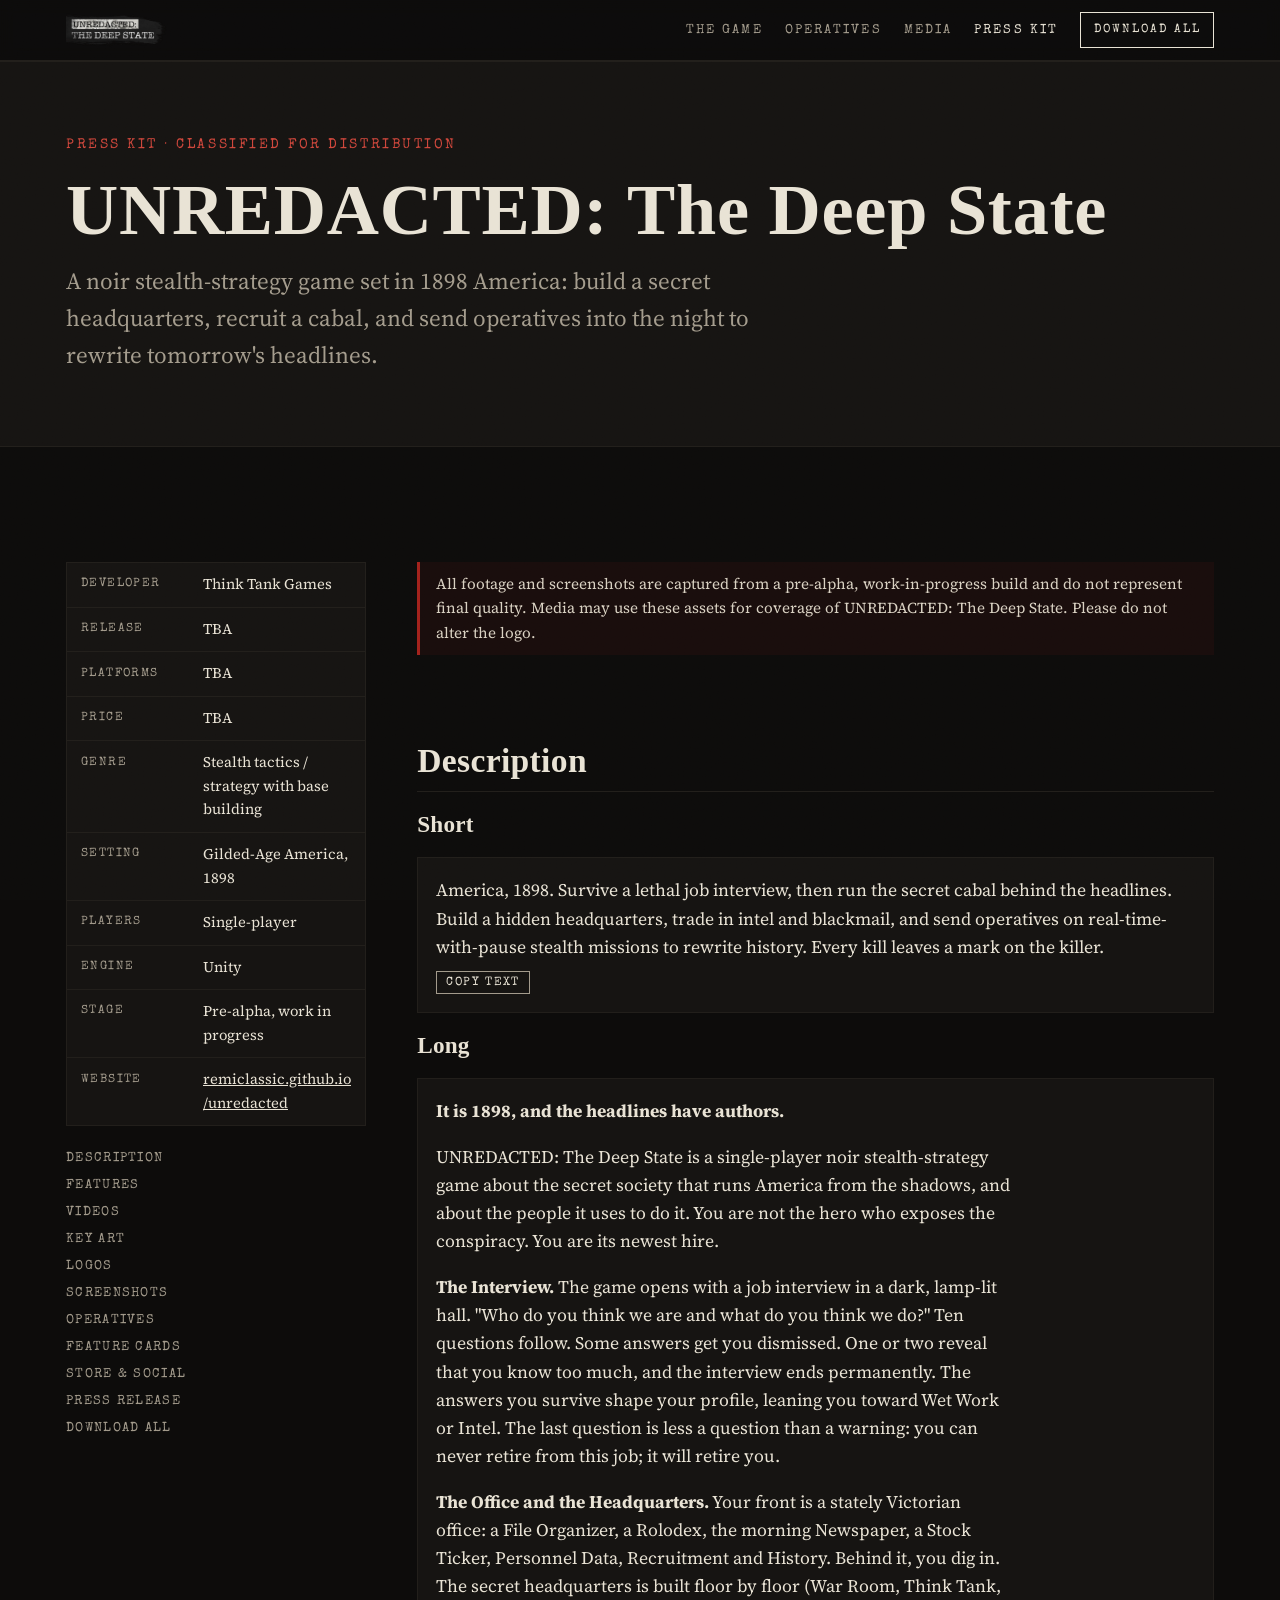
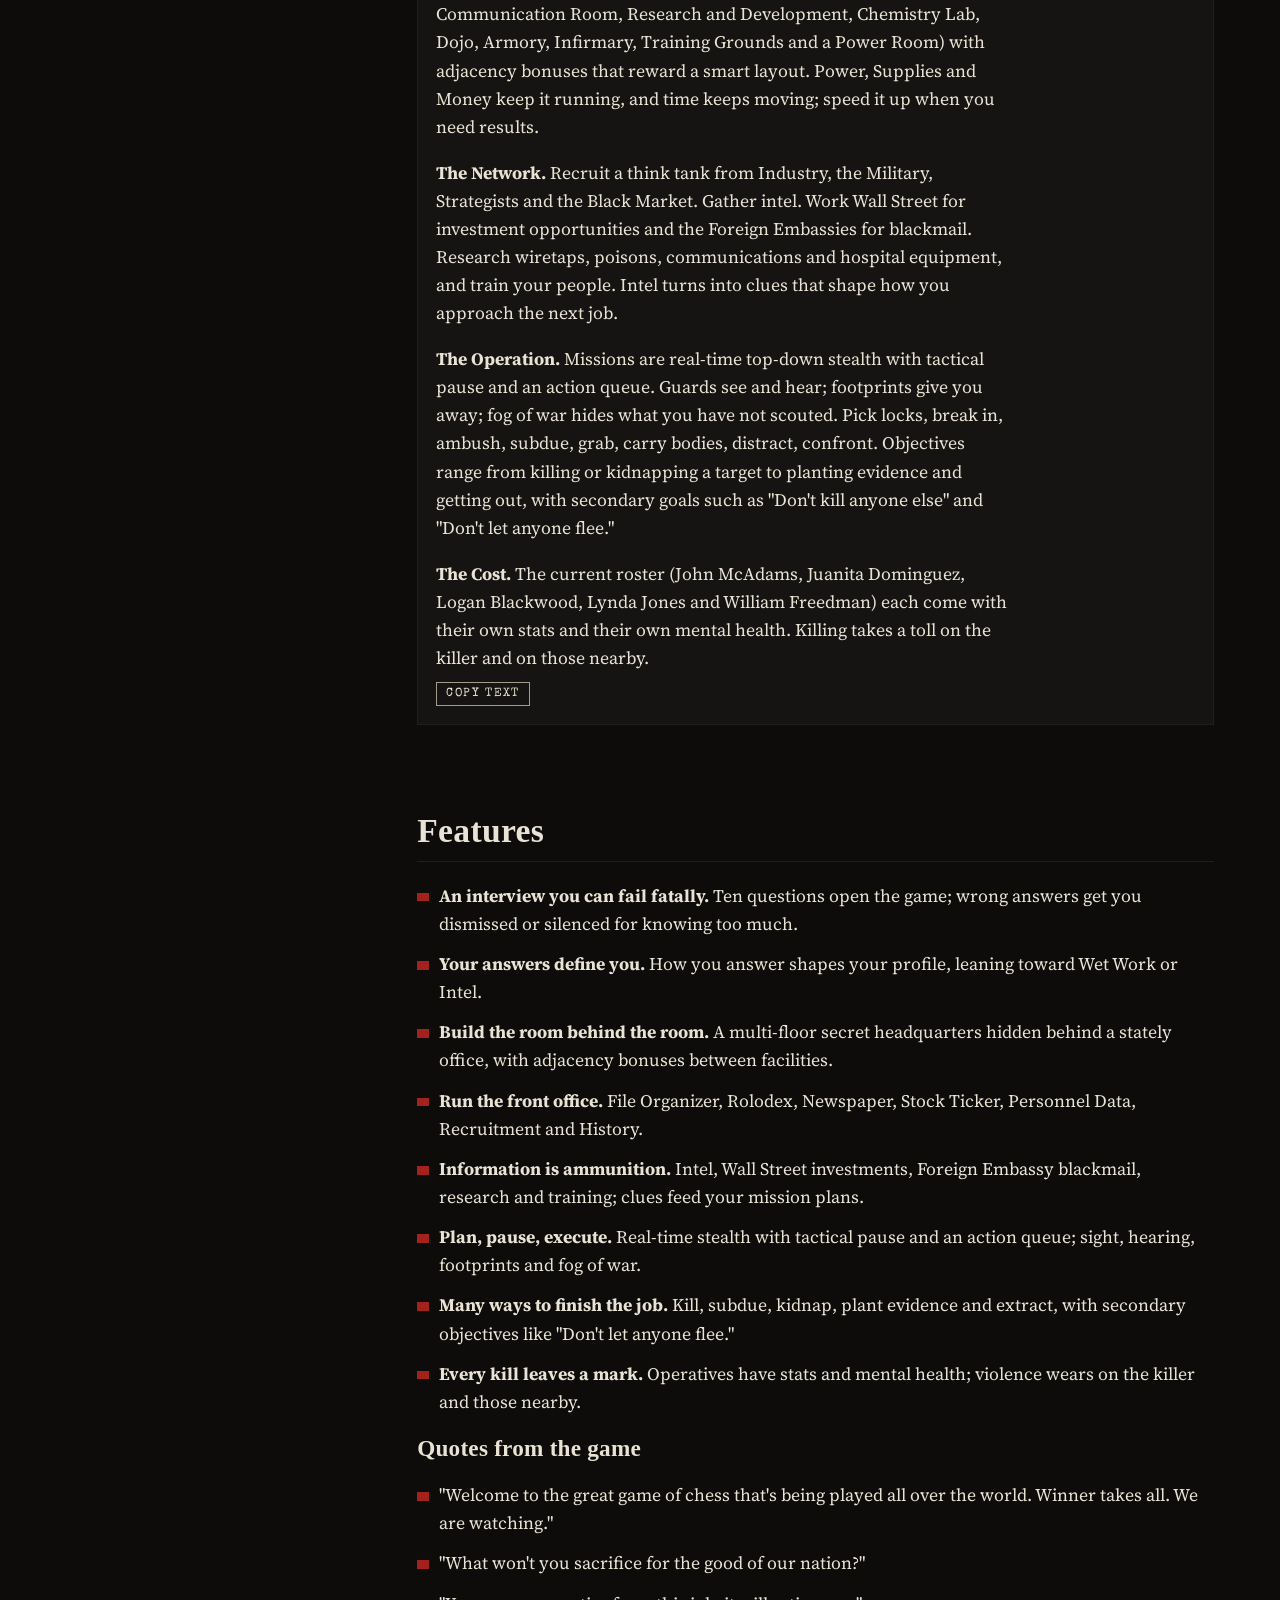
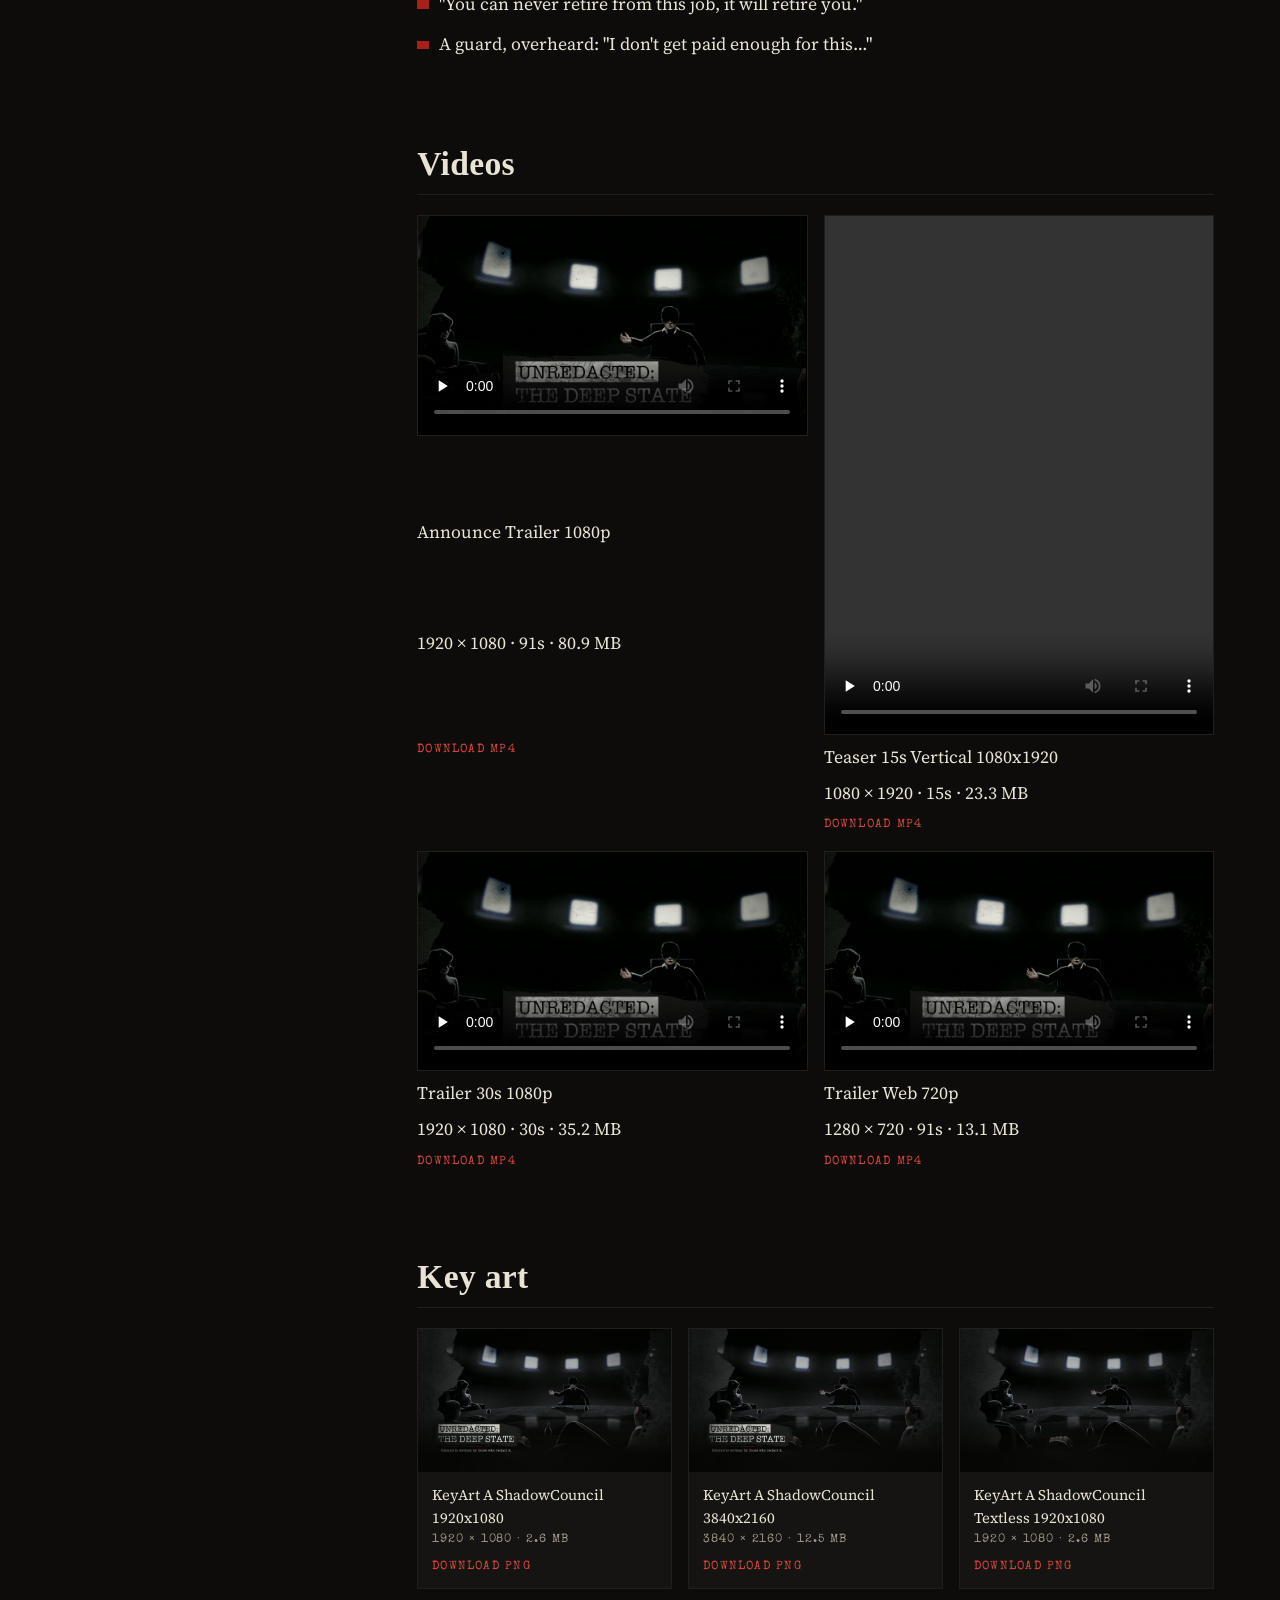
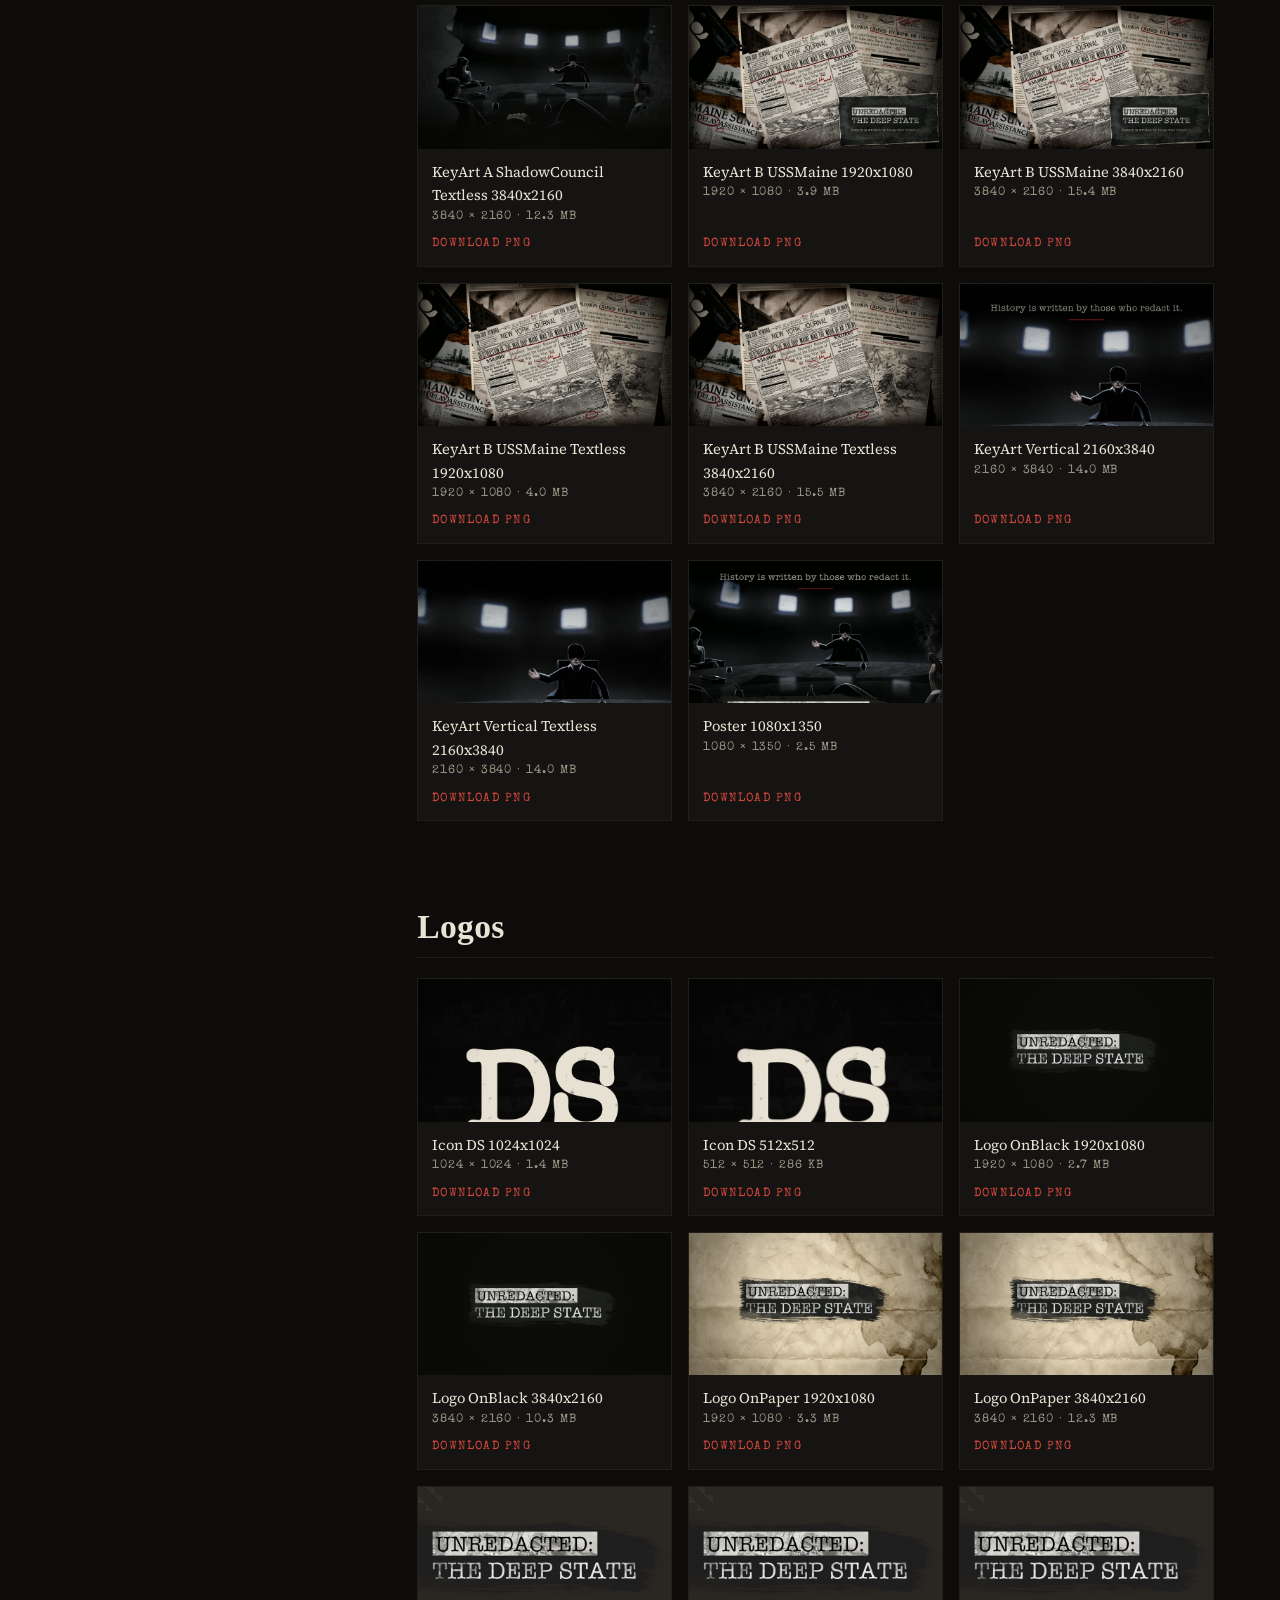
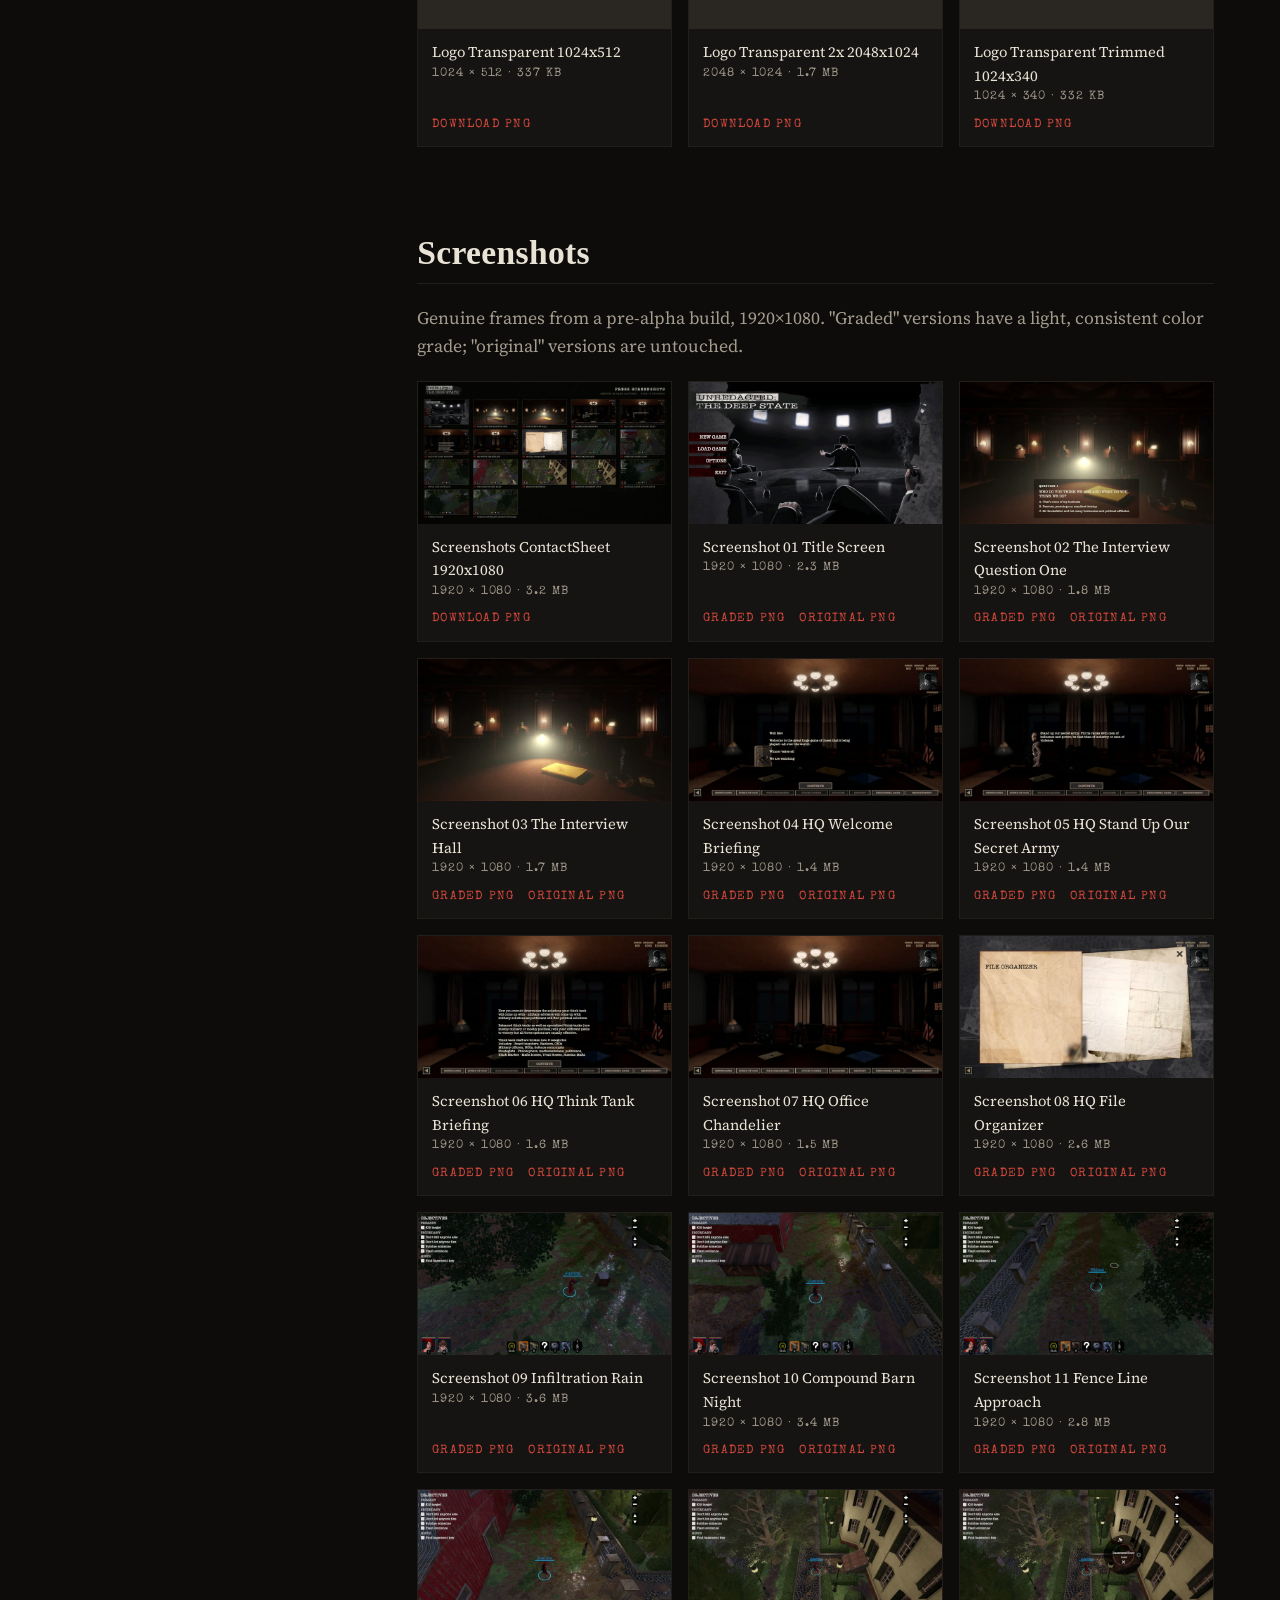
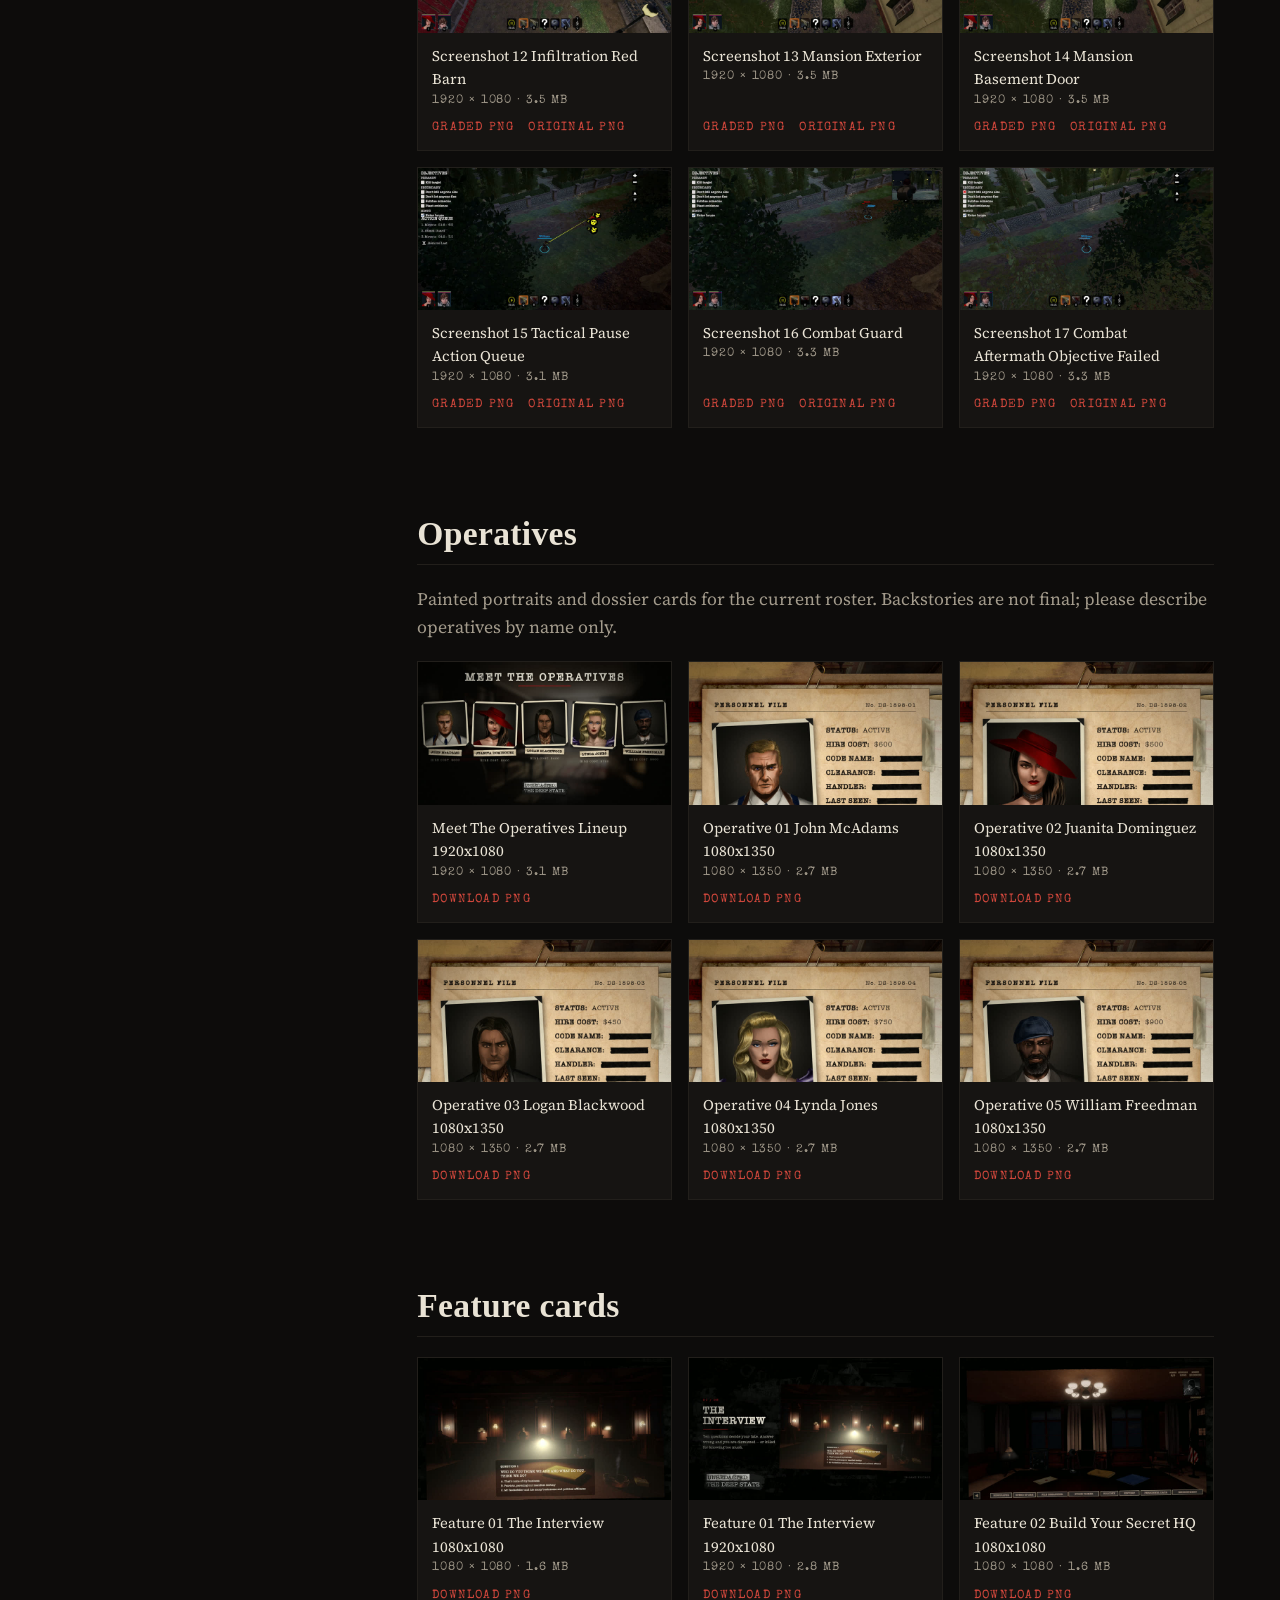
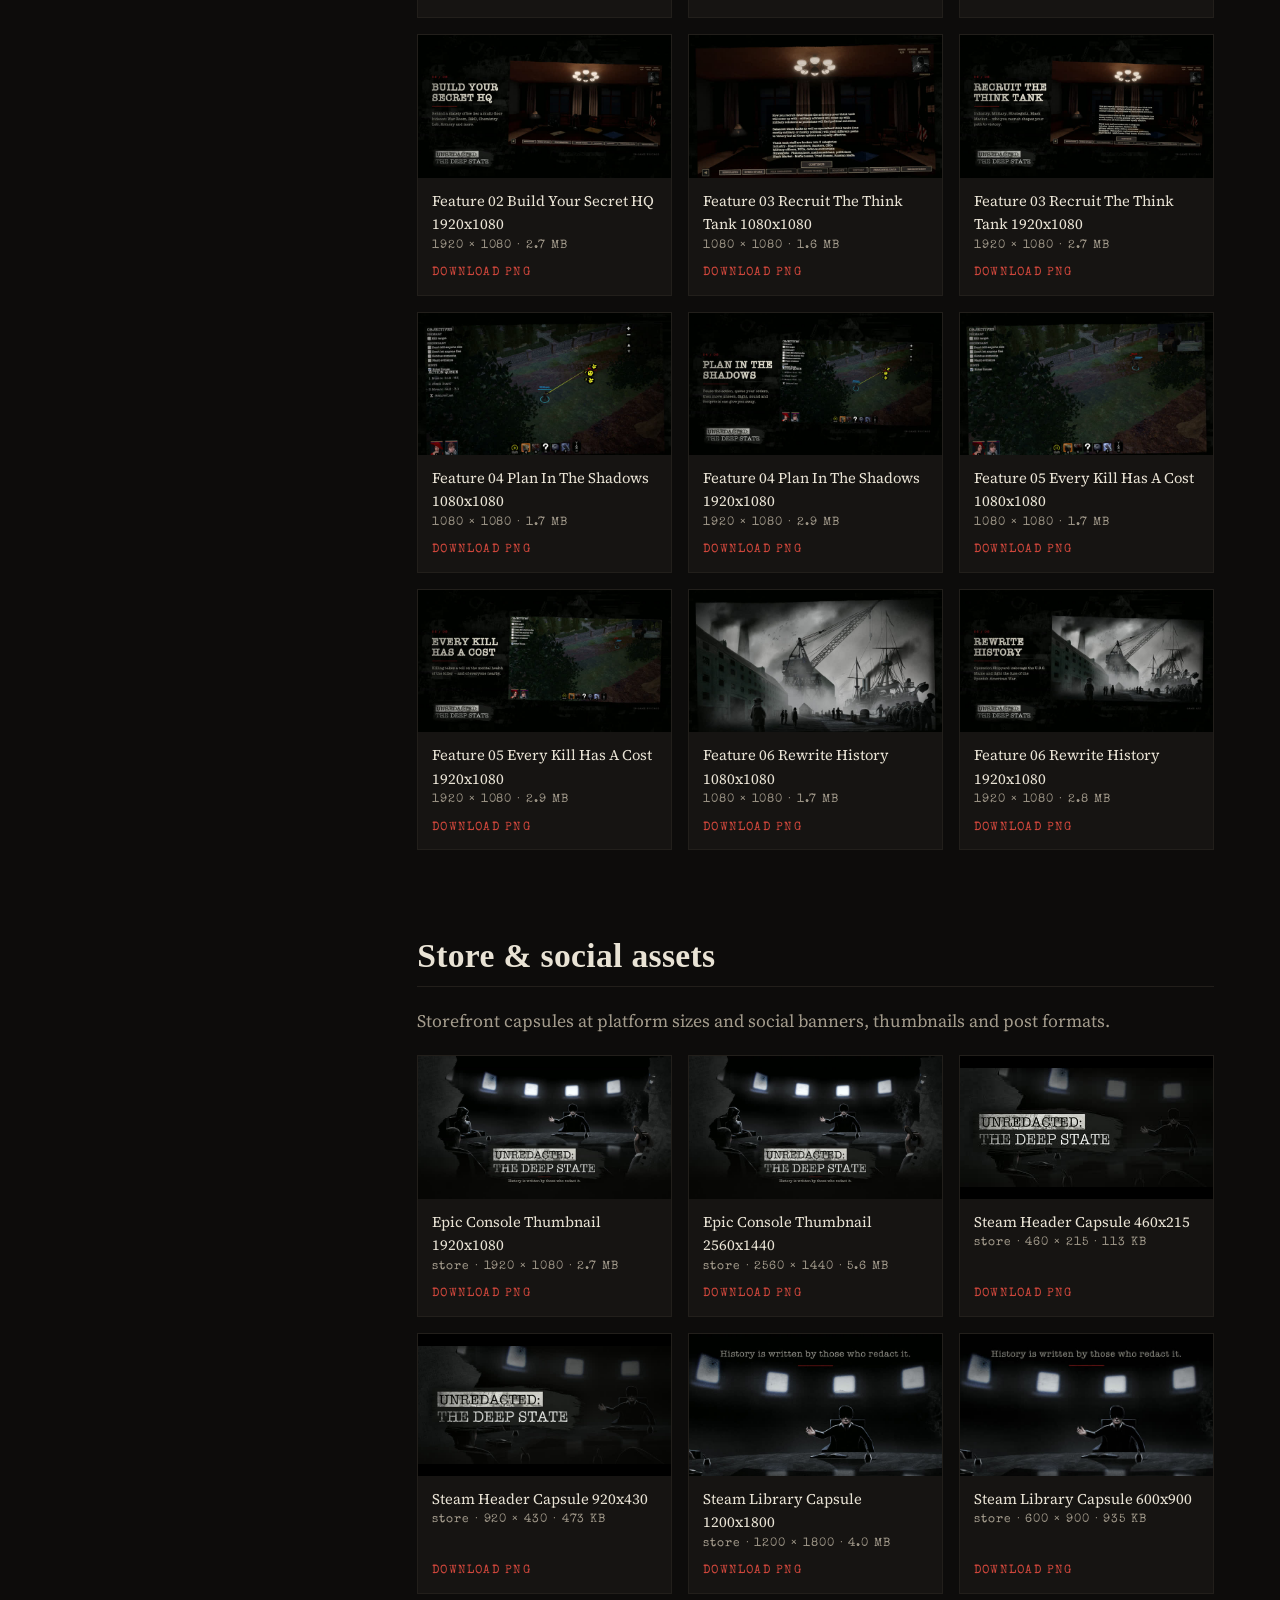
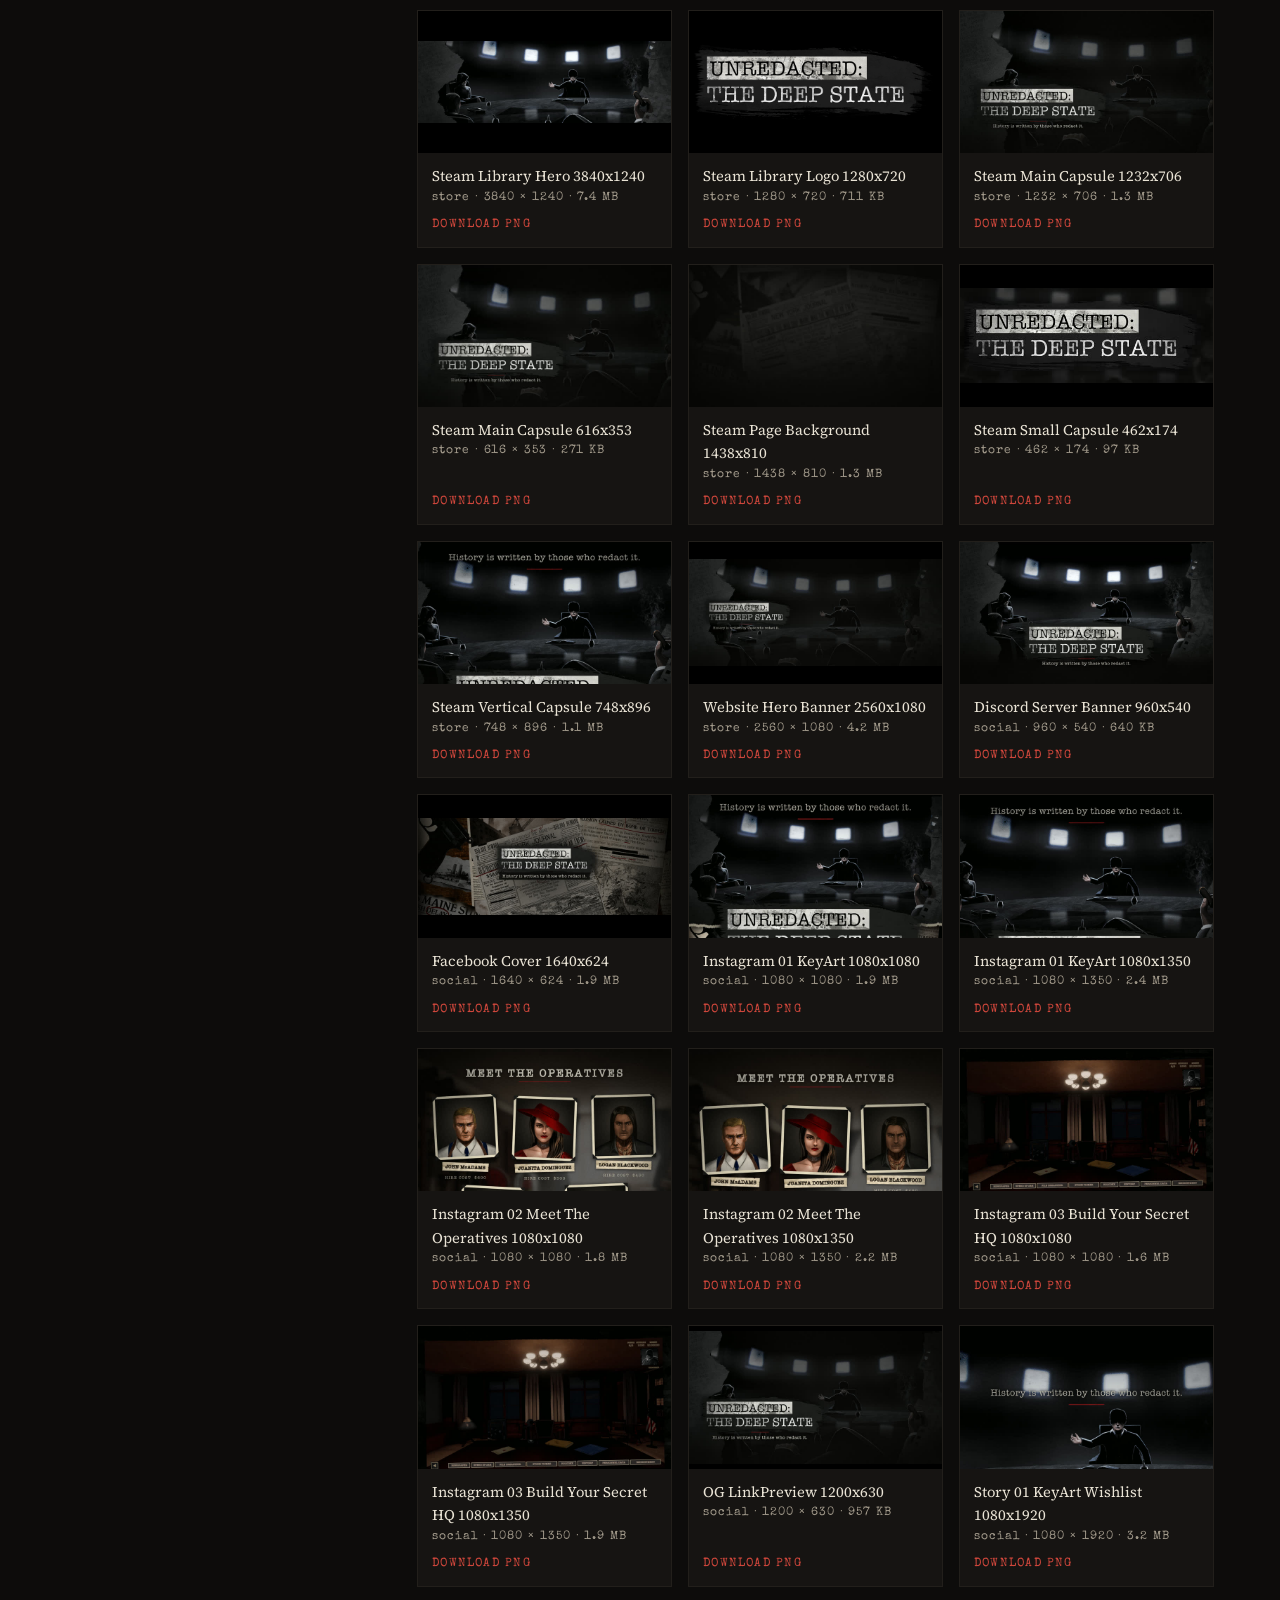
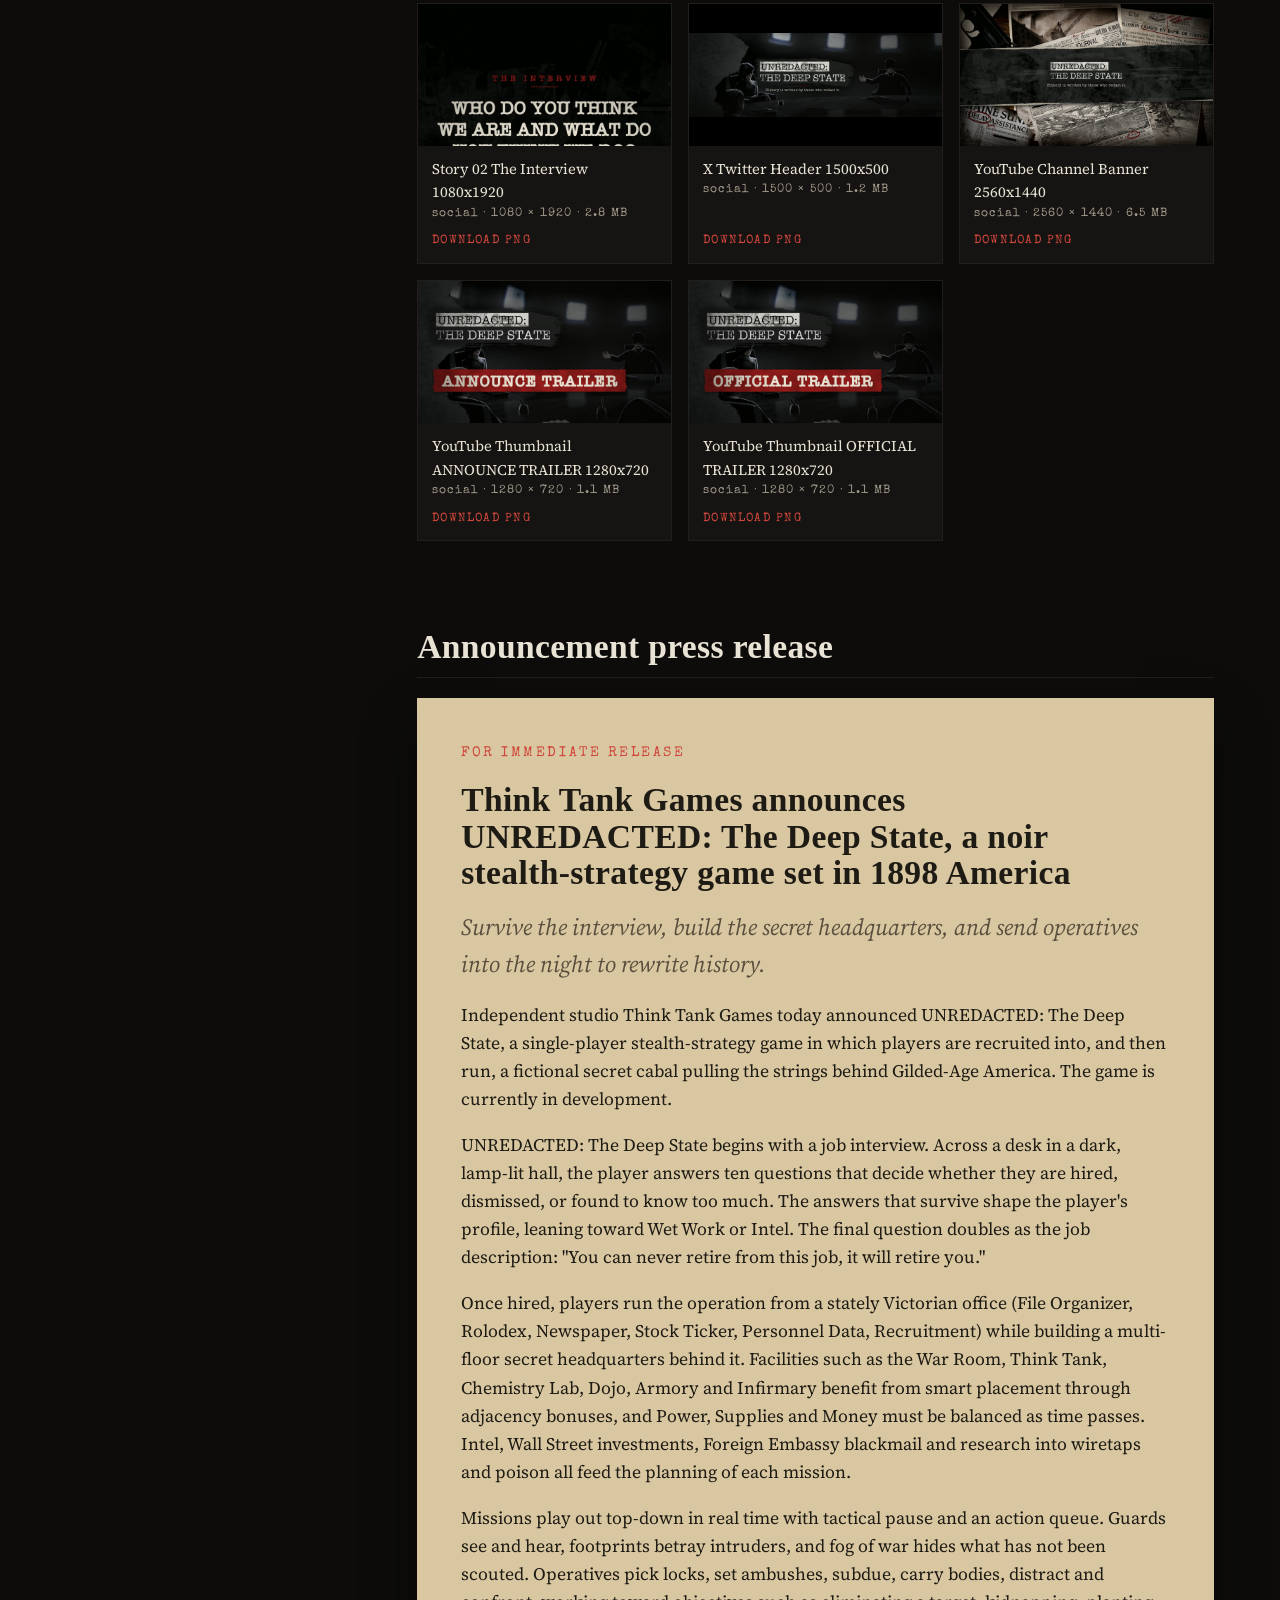
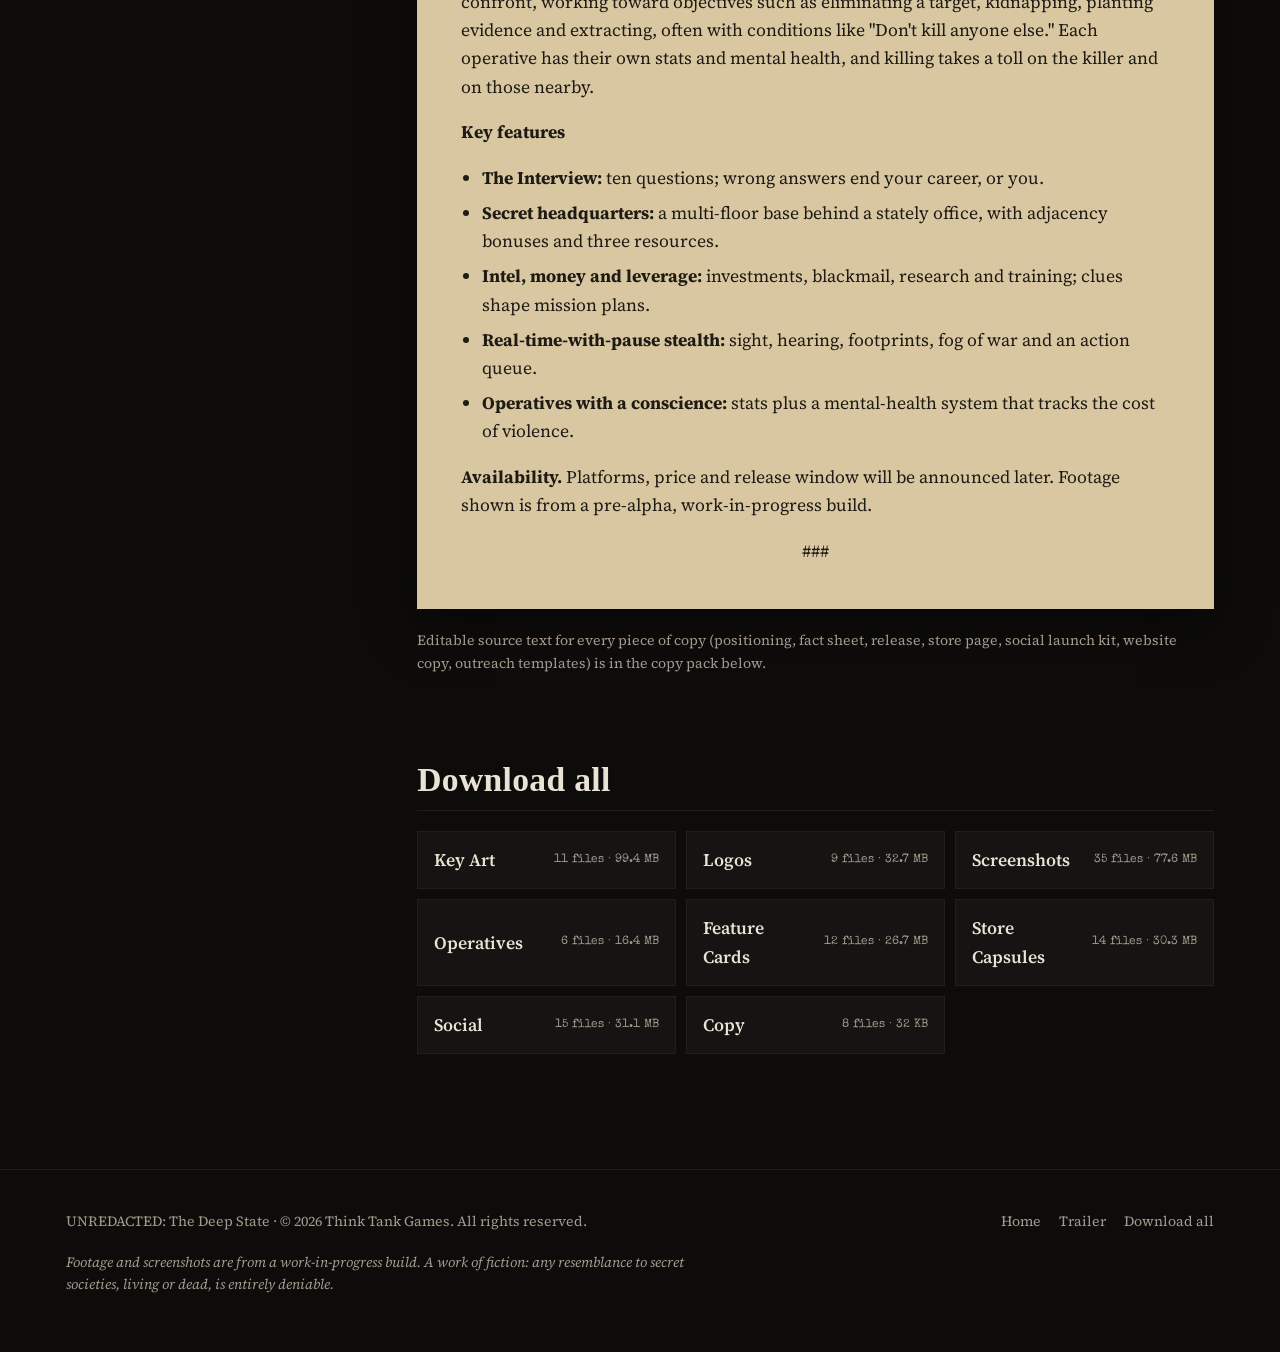
==== commit 38f22314: "Add announce trailer, hero loop, 30s and vertical cuts, final art Co-Authored-By: Claude Opus 5.5 <n" ====
--- a/presskit/index.html
+++ b/presskit/index.html
@@ -15,7 +15,7 @@
 <link rel="preconnect" href="https://fonts.googleapis.com">
 <link rel="preconnect" href="https://fonts.gstatic.com" crossorigin>
 <link rel="stylesheet" href="https://fonts.googleapis.com/css2?family=Old+Standard+TT:wght@400;700&family=Source+Serif+4:ital,opsz,wght@0,8..60,400;0,8..60,600;1,8..60,400&family=Special+Elite&display=swap">
-<link rel="stylesheet" href="../assets/css/site.css?v=mwt9bfy9">
+<link rel="stylesheet" href="../assets/css/site.css?v=mwtabya7">
 </head>
 <body>
 <script>document.documentElement.dataset.root = "..";</script>
@@ -116,7 +116,10 @@
 
         <section class="pk-sec" id="videos">
           <h2>Videos</h2>
-          <p class="muted">Coming soon.</p>
+          <div class="vids"><div class="" style="display:grid;gap:8px;min-width:0"><video controls preload="none" playsinline poster="../assets/img/trailer-poster.jpg" src="../assets/video/trailer-720p.mp4"></video><div class="name">Announce Trailer 1080p</div><div class="dims">1920 × 1080 · 91s · 80.9 MB</div><div class="dl"><a href="https://github.com/remiclassic/unredacted/releases/download/presskit/TheDeepState_Announce_Trailer_1080p.mp4" download>Download MP4</a></div></div>
+<div class="v-vert" style="display:grid;gap:8px;min-width:0"><video controls preload="none" playsinline  src="../downloads/video/TheDeepState_Teaser_15s_Vertical_1080x1920.mp4"></video><div class="name">Teaser 15s Vertical 1080x1920</div><div class="dims">1080 × 1920 · 15s · 23.3 MB</div><div class="dl"><a href="../downloads/video/TheDeepState_Teaser_15s_Vertical_1080x1920.mp4" download>Download MP4</a></div></div>
+<div class="" style="display:grid;gap:8px;min-width:0"><video controls preload="none" playsinline poster="../assets/img/trailer-poster.jpg" src="../downloads/video/TheDeepState_Trailer_30s_1080p.mp4"></video><div class="name">Trailer 30s 1080p</div><div class="dims">1920 × 1080 · 30s · 35.2 MB</div><div class="dl"><a href="../downloads/video/TheDeepState_Trailer_30s_1080p.mp4" download>Download MP4</a></div></div>
+<div class="" style="display:grid;gap:8px;min-width:0"><video controls preload="none" playsinline poster="../assets/img/trailer-poster.jpg" src="../assets/video/trailer-720p.mp4"></video><div class="name">Trailer Web 720p</div><div class="dims">1280 × 720 · 91s · 13.1 MB</div><div class="dl"><a href="../assets/video/trailer-720p.mp4" download>Download MP4</a></div></div></div>
         </section>
 
         <section class="pk-sec" id="keyart">
@@ -213,7 +216,9 @@
 <article class="asset"><a class="thumb " href="../downloads/store/Steam_Page_Background_1438x810.png" target="_blank" rel="noopener"><img src="previews/store/Steam_Page_Background_1438x810.jpg" alt="Steam Page Background 1438x810" loading="lazy"></a><div class="body"><div><div class="name">Steam Page Background 1438x810</div><div class="dims">store · 1438 × 810 · 1.3 MB</div></div><div class="dl"><a href="../downloads/store/Steam_Page_Background_1438x810.png" download>Download PNG</a></div></div></article>
 <article class="asset"><a class="thumb " href="../downloads/store/Steam_Small_Capsule_462x174.png" target="_blank" rel="noopener"><img src="previews/store/Steam_Small_Capsule_462x174.jpg" alt="Steam Small Capsule 462x174" loading="lazy"></a><div class="body"><div><div class="name">Steam Small Capsule 462x174</div><div class="dims">store · 462 × 174 · 97 KB</div></div><div class="dl"><a href="../downloads/store/Steam_Small_Capsule_462x174.png" download>Download PNG</a></div></div></article>
 <article class="asset"><a class="thumb " href="../downloads/store/Steam_Vertical_Capsule_748x896.png" target="_blank" rel="noopener"><img src="previews/store/Steam_Vertical_Capsule_748x896.jpg" alt="Steam Vertical Capsule 748x896" loading="lazy"></a><div class="body"><div><div class="name">Steam Vertical Capsule 748x896</div><div class="dims">store · 748 × 896 · 1.1 MB</div></div><div class="dl"><a href="../downloads/store/Steam_Vertical_Capsule_748x896.png" download>Download PNG</a></div></div></article>
-<article class="asset"><a class="thumb " href="../downloads/store/Website_Hero_Banner_2560x1080.png" target="_blank" rel="noopener"><img src="previews/store/Website_Hero_Banner_2560x1080.jpg" alt="Website Hero Banner 2560x1080" loading="lazy"></a><div class="body"><div><div class="name">Website Hero Banner 2560x1080</div><div class="dims">store · 2560 × 1080 · 4.1 MB</div></div><div class="dl"><a href="../downloads/store/Website_Hero_Banner_2560x1080.png" download>Download PNG</a></div></div></article>
+<article class="asset"><a class="thumb " href="../downloads/store/Website_Hero_Banner_2560x1080.png" target="_blank" rel="noopener"><img src="previews/store/Website_Hero_Banner_2560x1080.jpg" alt="Website Hero Banner 2560x1080" loading="lazy"></a><div class="body"><div><div class="name">Website Hero Banner 2560x1080</div><div class="dims">store · 2560 × 1080 · 4.2 MB</div></div><div class="dl"><a href="../downloads/store/Website_Hero_Banner_2560x1080.png" download>Download PNG</a></div></div></article>
+<article class="asset"><a class="thumb " href="../downloads/social/Discord_Server_Banner_960x540.png" target="_blank" rel="noopener"><img src="previews/social/Discord_Server_Banner_960x540.jpg" alt="Discord Server Banner 960x540" loading="lazy"></a><div class="body"><div><div class="name">Discord Server Banner 960x540</div><div class="dims">social · 960 × 540 · 640 KB</div></div><div class="dl"><a href="../downloads/social/Discord_Server_Banner_960x540.png" download>Download PNG</a></div></div></article>
+<article class="asset"><a class="thumb " href="../downloads/social/Facebook_Cover_1640x624.png" target="_blank" rel="noopener"><img src="previews/social/Facebook_Cover_1640x624.jpg" alt="Facebook Cover 1640x624" loading="lazy"></a><div class="body"><div><div class="name">Facebook Cover 1640x624</div><div class="dims">social · 1640 × 624 · 1.9 MB</div></div><div class="dl"><a href="../downloads/social/Facebook_Cover_1640x624.png" download>Download PNG</a></div></div></article>
 <article class="asset"><a class="thumb " href="../downloads/social/UNREDACTED_Instagram_01_KeyArt_1080x1080.png" target="_blank" rel="noopener"><img src="previews/social/UNREDACTED_Instagram_01_KeyArt_1080x1080.jpg" alt="Instagram 01 KeyArt 1080x1080" loading="lazy"></a><div class="body"><div><div class="name">Instagram 01 KeyArt 1080x1080</div><div class="dims">social · 1080 × 1080 · 1.9 MB</div></div><div class="dl"><a href="../downloads/social/UNREDACTED_Instagram_01_KeyArt_1080x1080.png" download>Download PNG</a></div></div></article>
 <article class="asset"><a class="thumb " href="../downloads/social/UNREDACTED_Instagram_01_KeyArt_1080x1350.png" target="_blank" rel="noopener"><img src="previews/social/UNREDACTED_Instagram_01_KeyArt_1080x1350.jpg" alt="Instagram 01 KeyArt 1080x1350" loading="lazy"></a><div class="body"><div><div class="name">Instagram 01 KeyArt 1080x1350</div><div class="dims">social · 1080 × 1350 · 2.4 MB</div></div><div class="dl"><a href="../downloads/social/UNREDACTED_Instagram_01_KeyArt_1080x1350.png" download>Download PNG</a></div></div></article>
 <article class="asset"><a class="thumb " href="../downloads/social/UNREDACTED_Instagram_02_Meet_The_Operatives_1080x1080.png" target="_blank" rel="noopener"><img src="previews/social/UNREDACTED_Instagram_02_Meet_The_Operatives_1080x1080.jpg" alt="Instagram 02 Meet The Operatives 1080x1080" loading="lazy"></a><div class="body"><div><div class="name">Instagram 02 Meet The Operatives 1080x1080</div><div class="dims">social · 1080 × 1080 · 1.8 MB</div></div><div class="dl"><a href="../downloads/social/UNREDACTED_Instagram_02_Meet_The_Operatives_1080x1080.png" download>Download PNG</a></div></div></article>
@@ -262,7 +267,7 @@
 <a class="zip" href="https://github.com/remiclassic/unredacted/releases/download/presskit/UNREDACTED_FeatureCards.zip" download><b>Feature Cards</b><span>12 files · 26.7 MB</span></a>
 <a class="zip" href="https://github.com/remiclassic/unredacted/releases/download/presskit/UNREDACTED_StoreCapsules.zip" download><b>Store Capsules</b><span>14 files · 30.3 MB</span></a>
 <a class="zip" href="https://github.com/remiclassic/unredacted/releases/download/presskit/UNREDACTED_Social.zip" download><b>Social</b><span>15 files · 31.1 MB</span></a>
-<a class="zip" href="https://github.com/remiclassic/unredacted/releases/download/presskit/UNREDACTED_Copy.zip" download><b>Copy</b><span>7 files · 28 KB</span></a></div>
+<a class="zip" href="https://github.com/remiclassic/unredacted/releases/download/presskit/UNREDACTED_Copy.zip" download><b>Copy</b><span>8 files · 32 KB</span></a></div>
         </section>
       </div>
     </div>
@@ -283,6 +288,6 @@
   <div class="lb-bar"><span id="lb-cap"></span><button type="button" data-close>Close</button></div>
   <div id="lb-body"></div>
 </dialog>
-<script src="../assets/js/site.js?v=mwt9bfy9"></script>
+<script src="../assets/js/site.js?v=mwtabya7"></script>
 </body>
 </html>
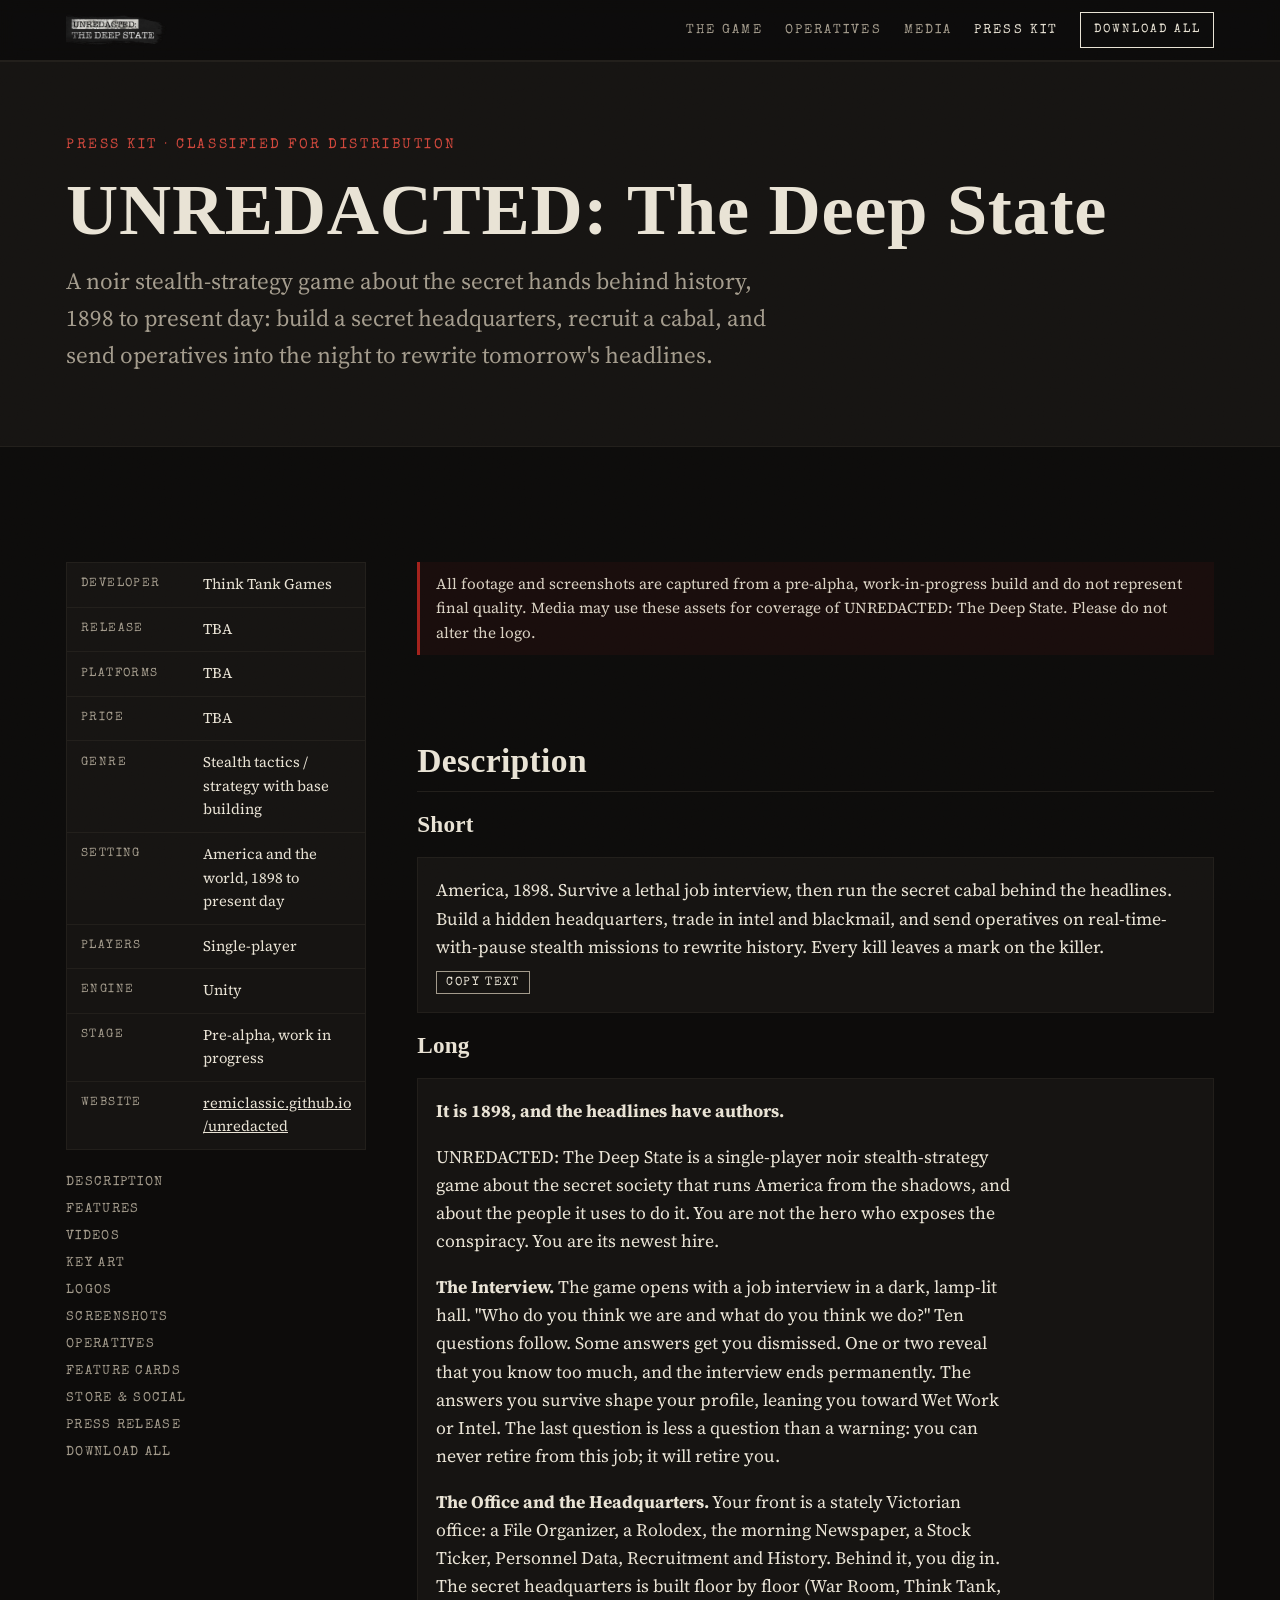
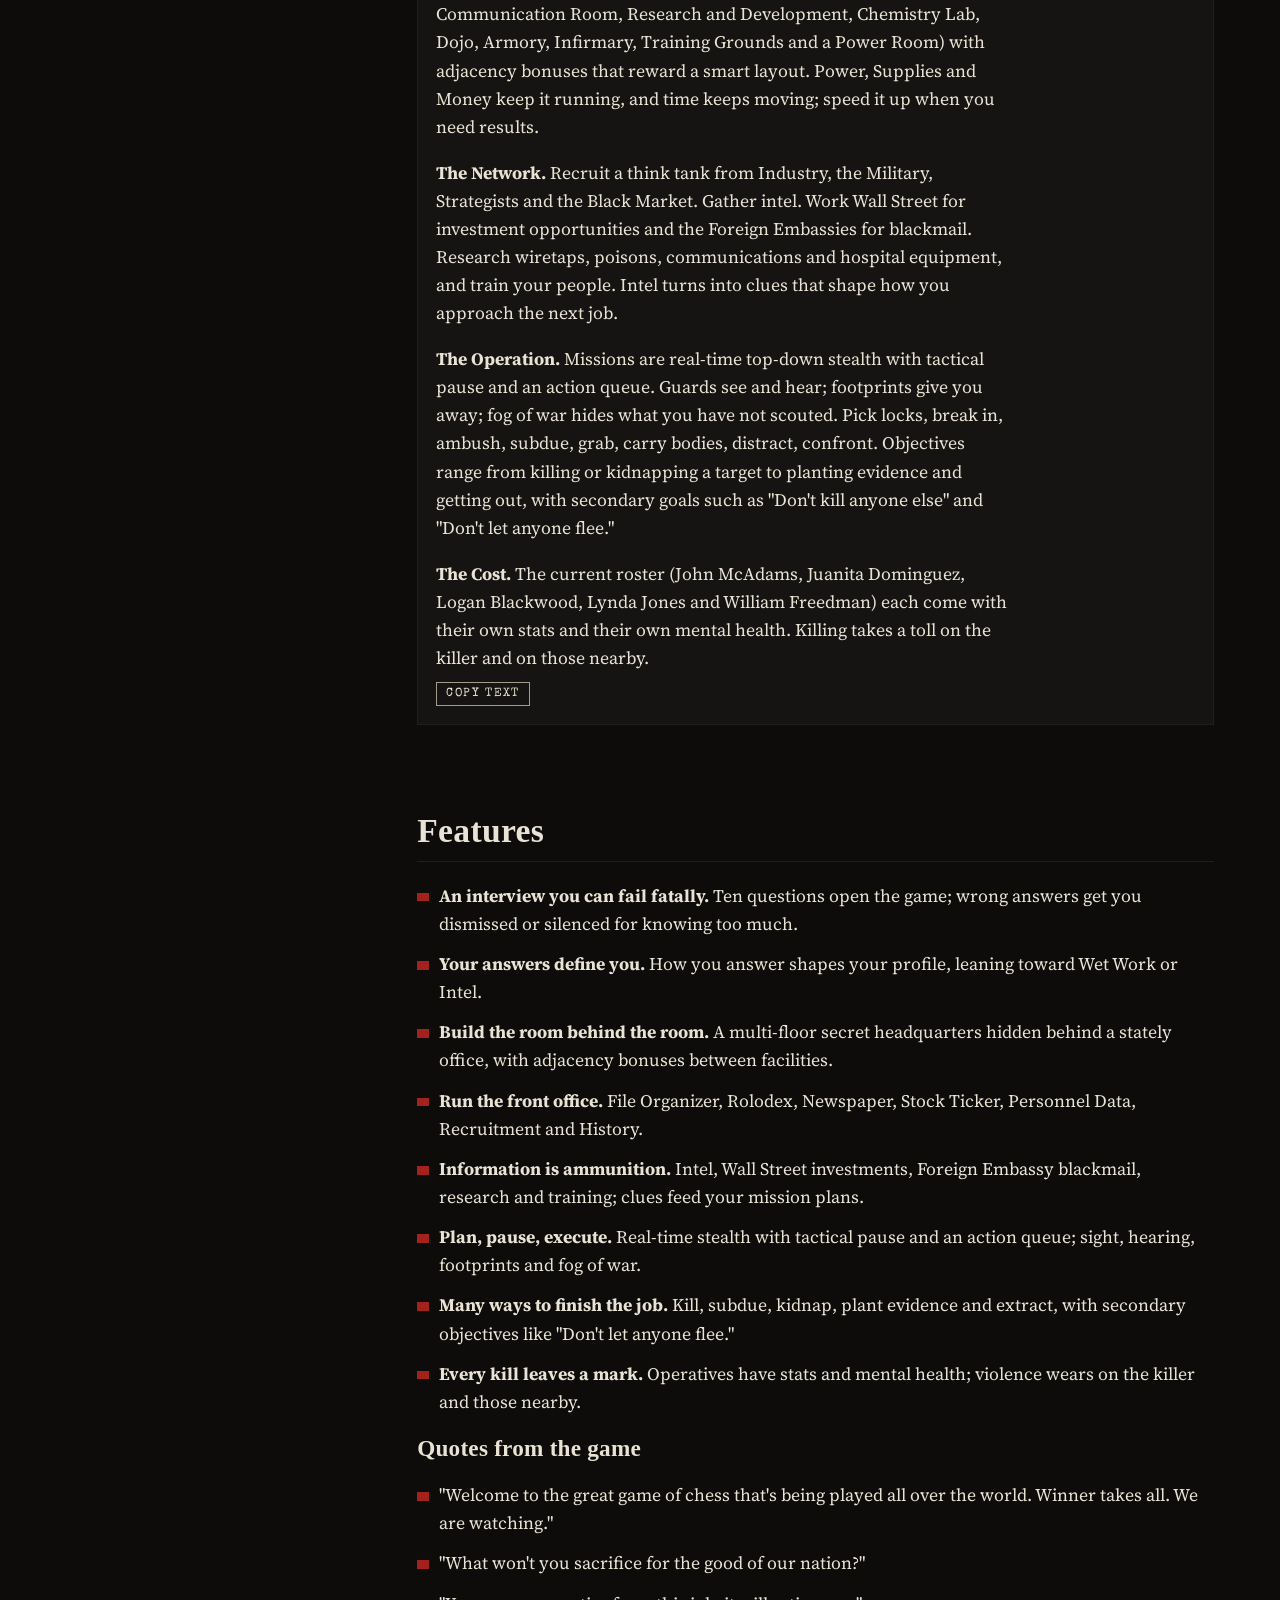
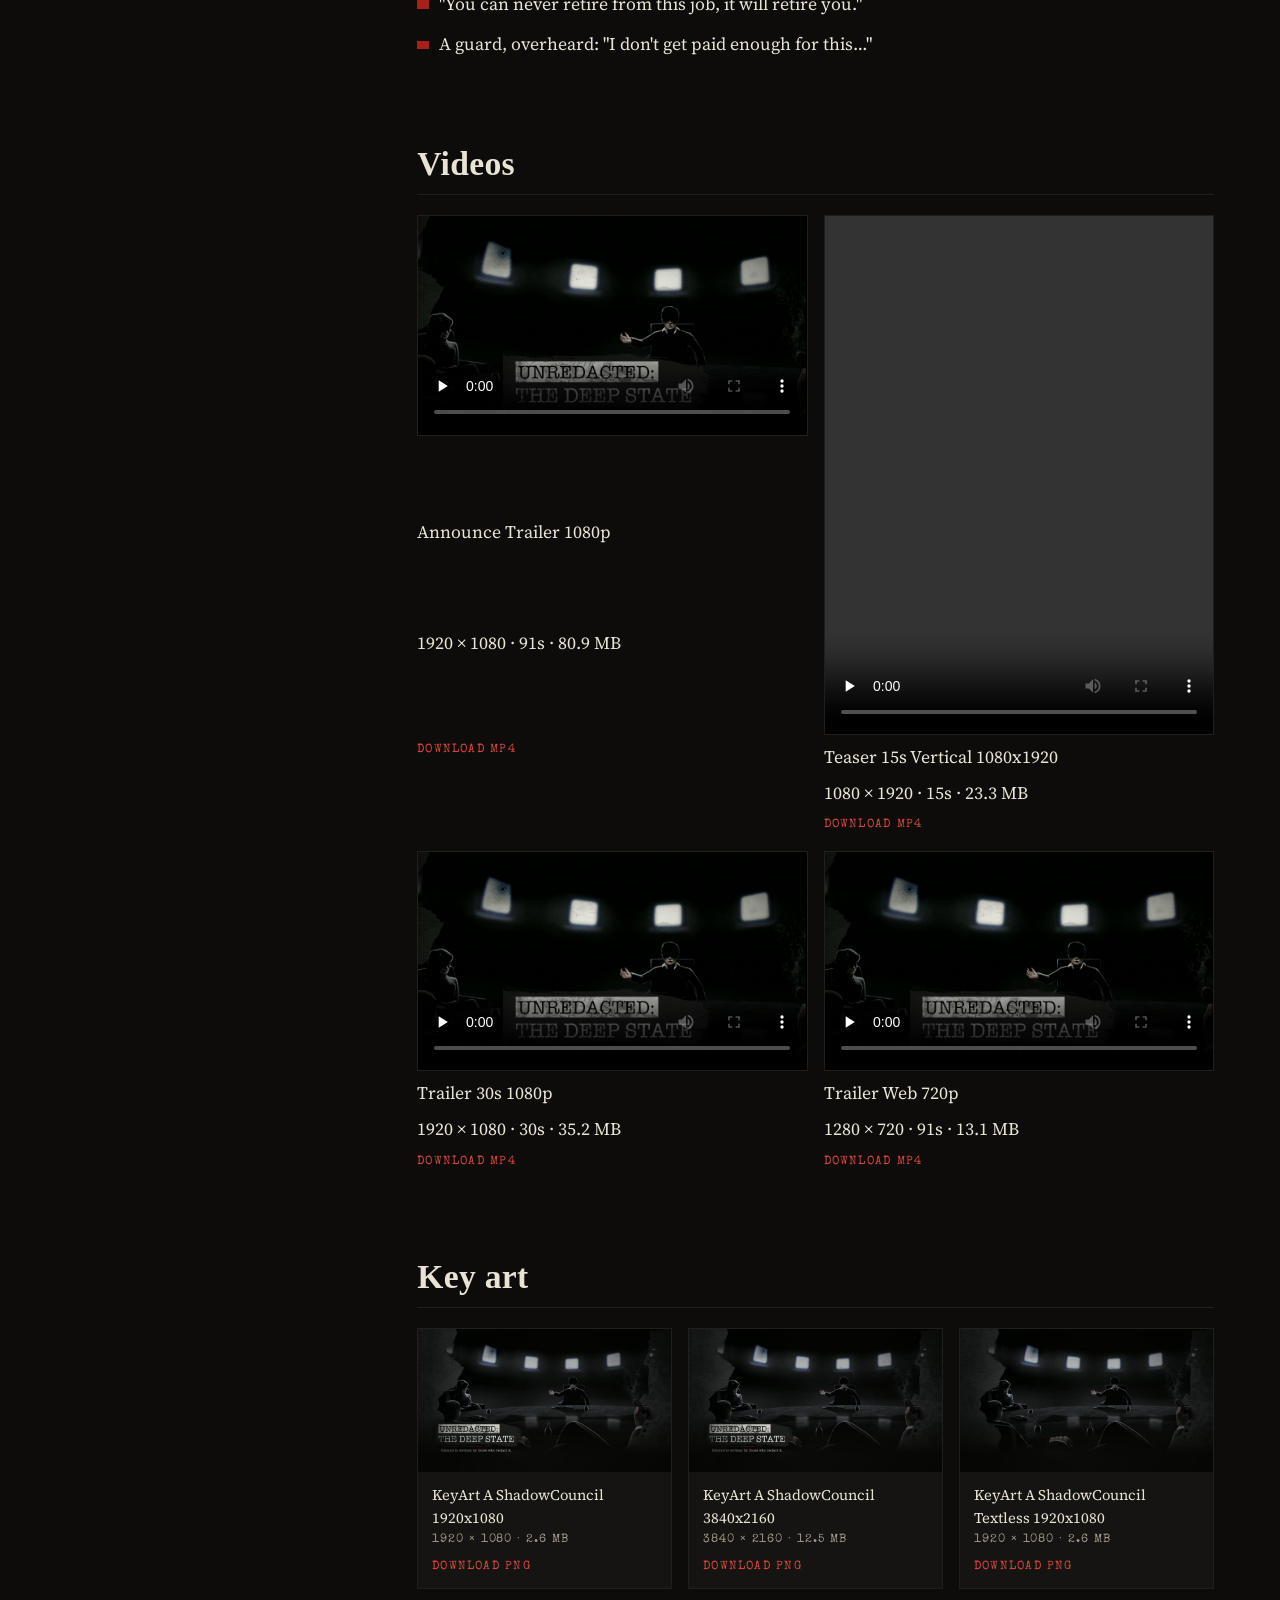
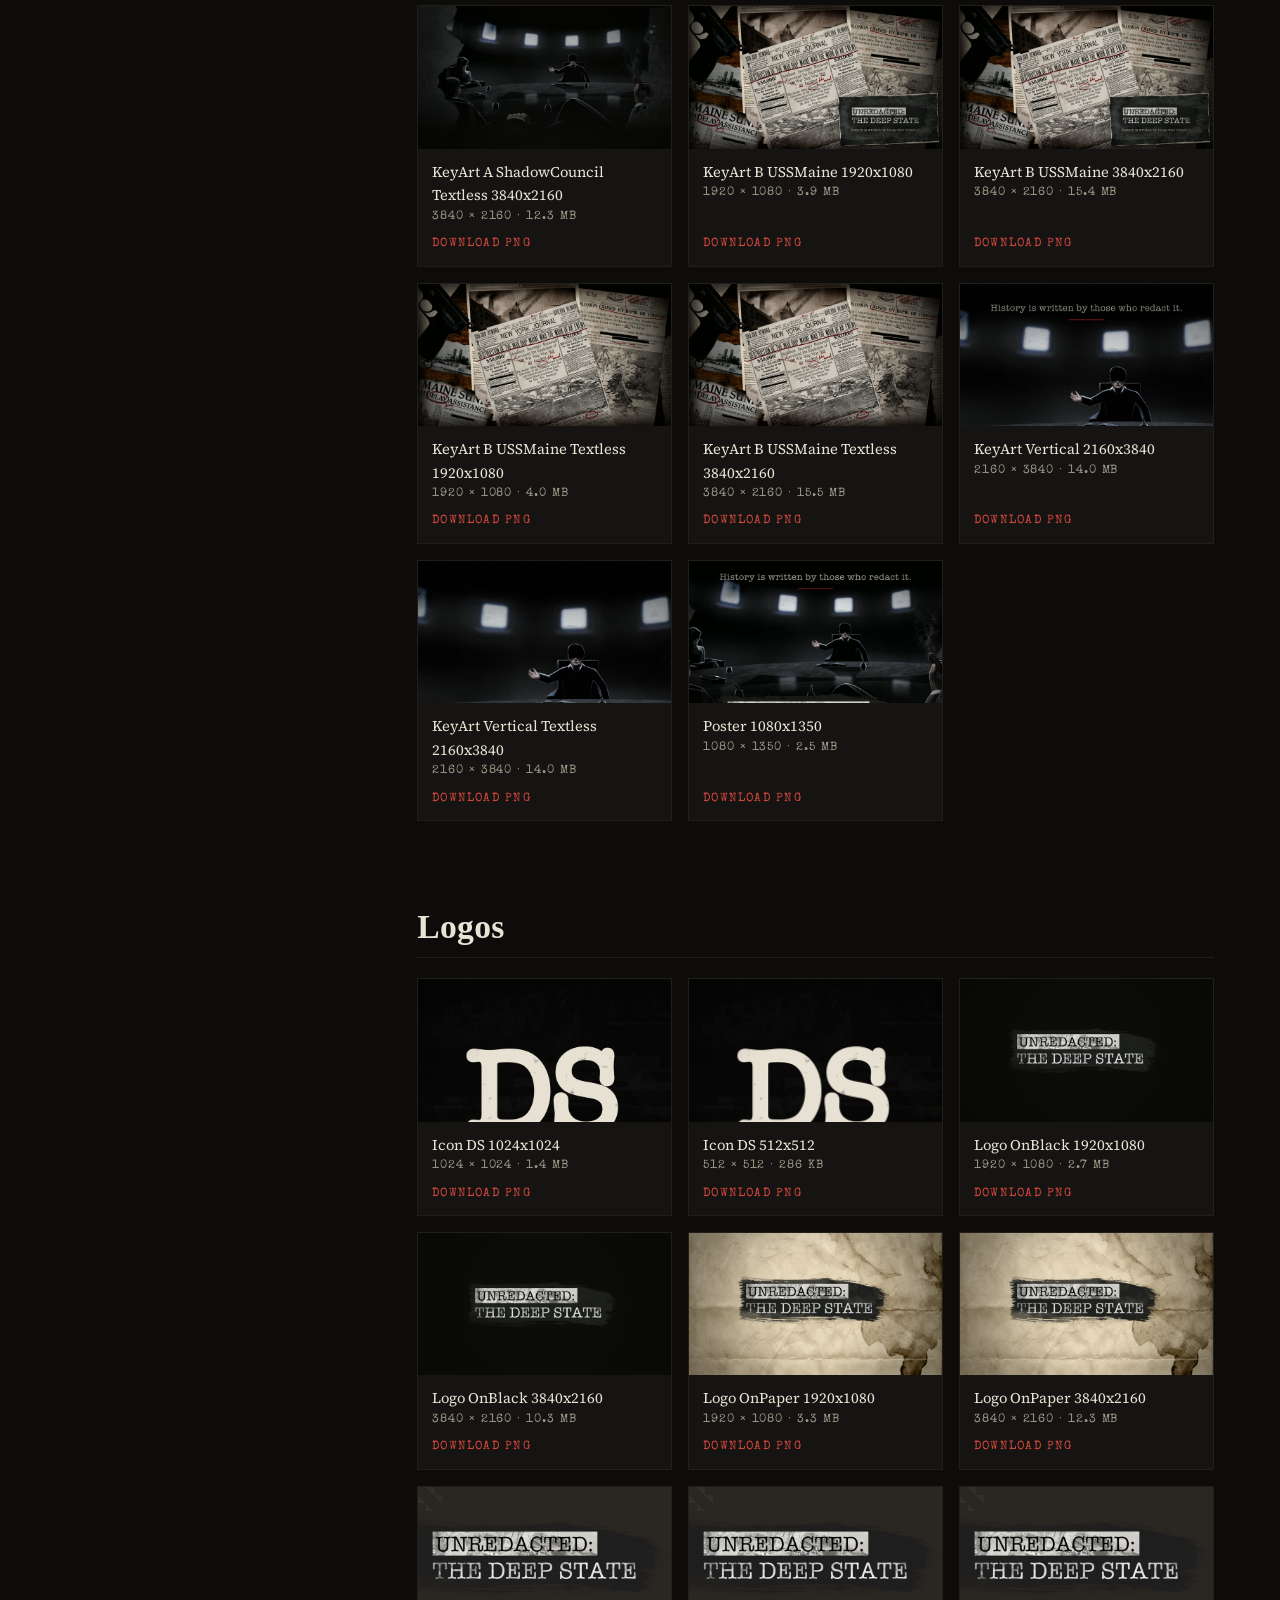
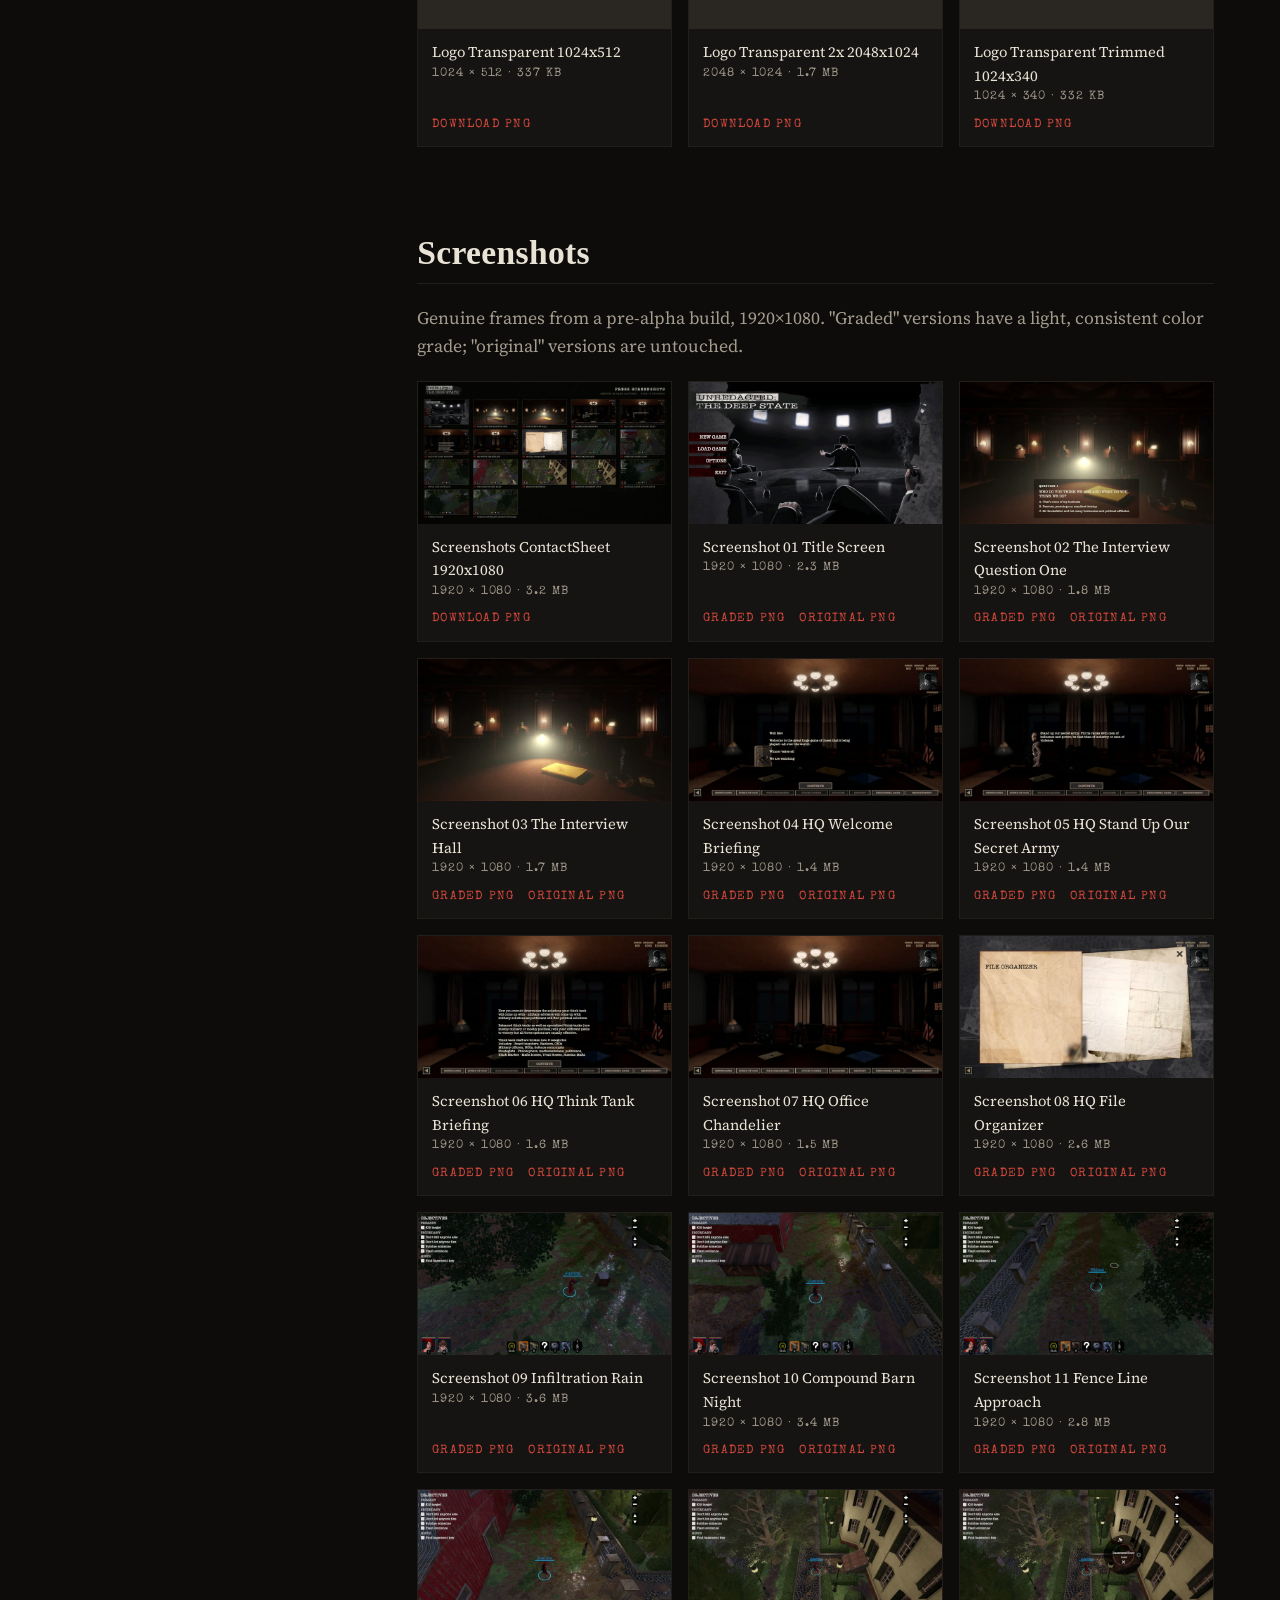
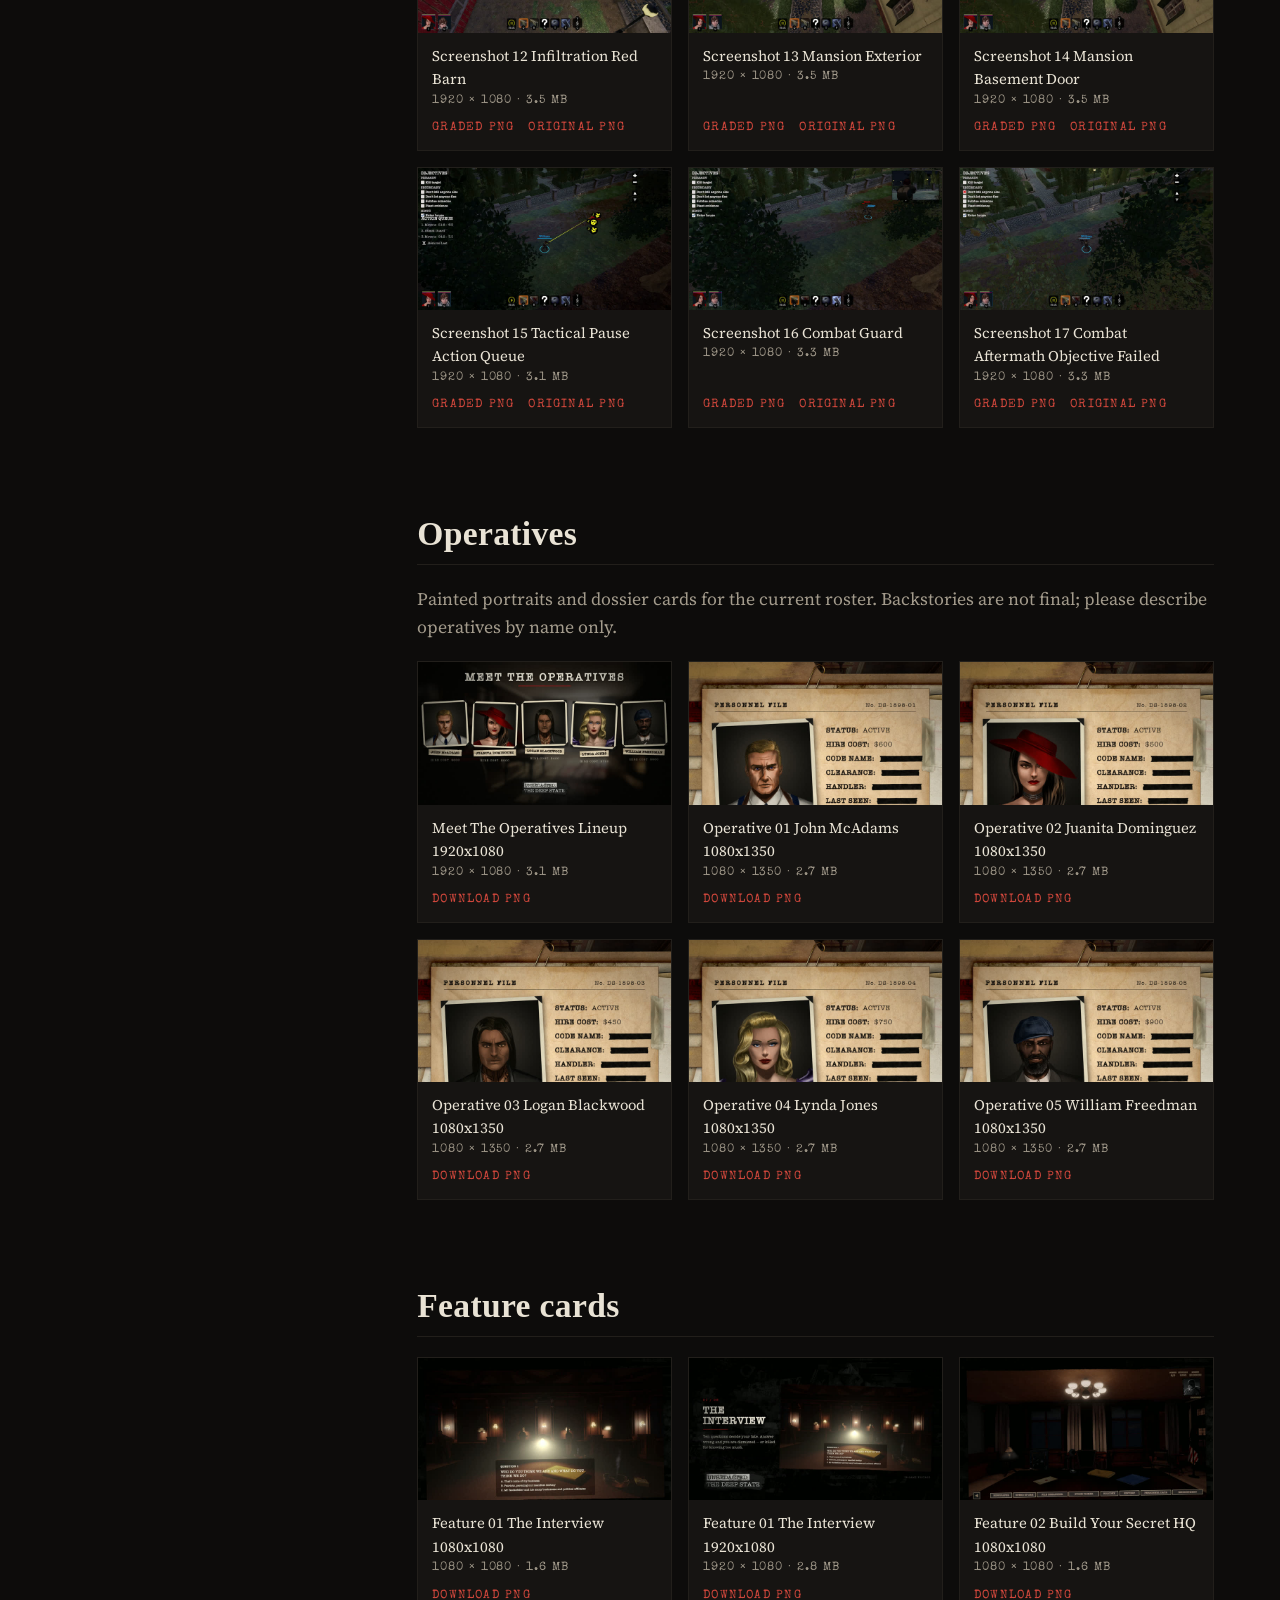
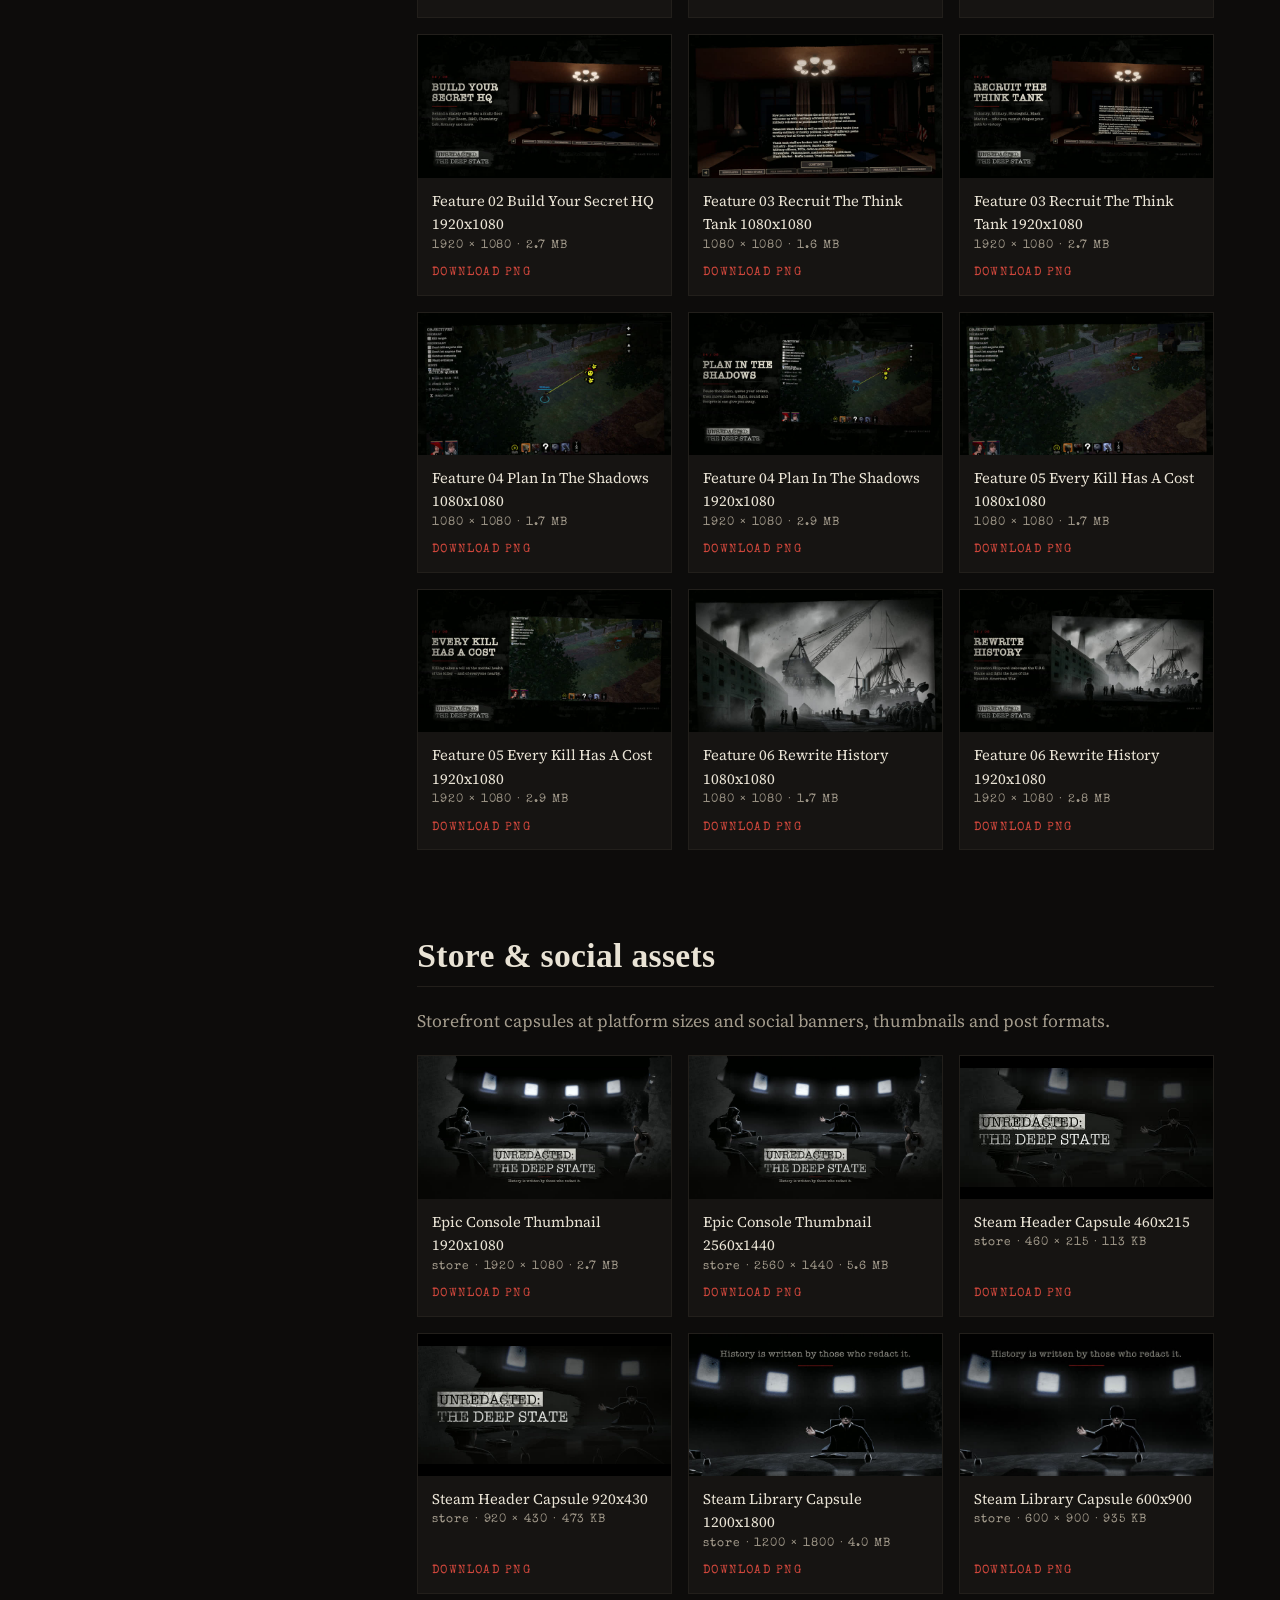
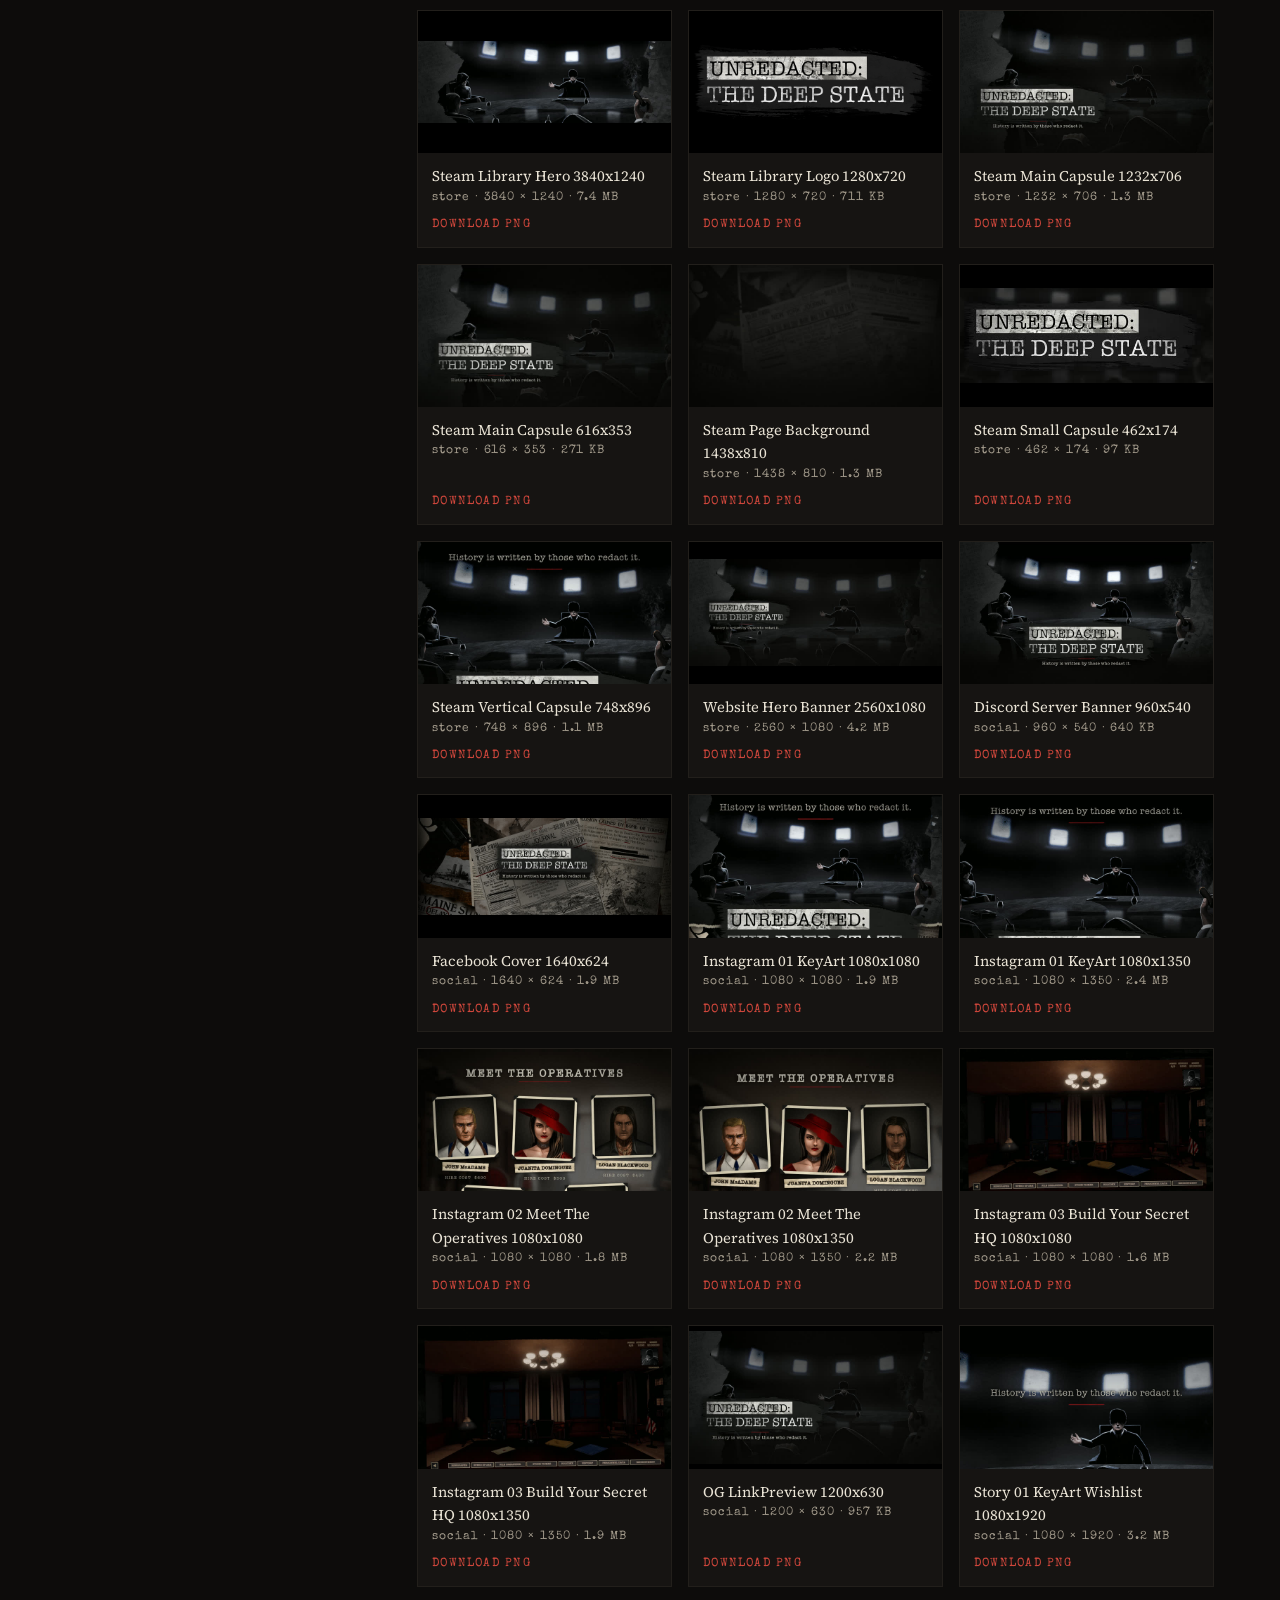
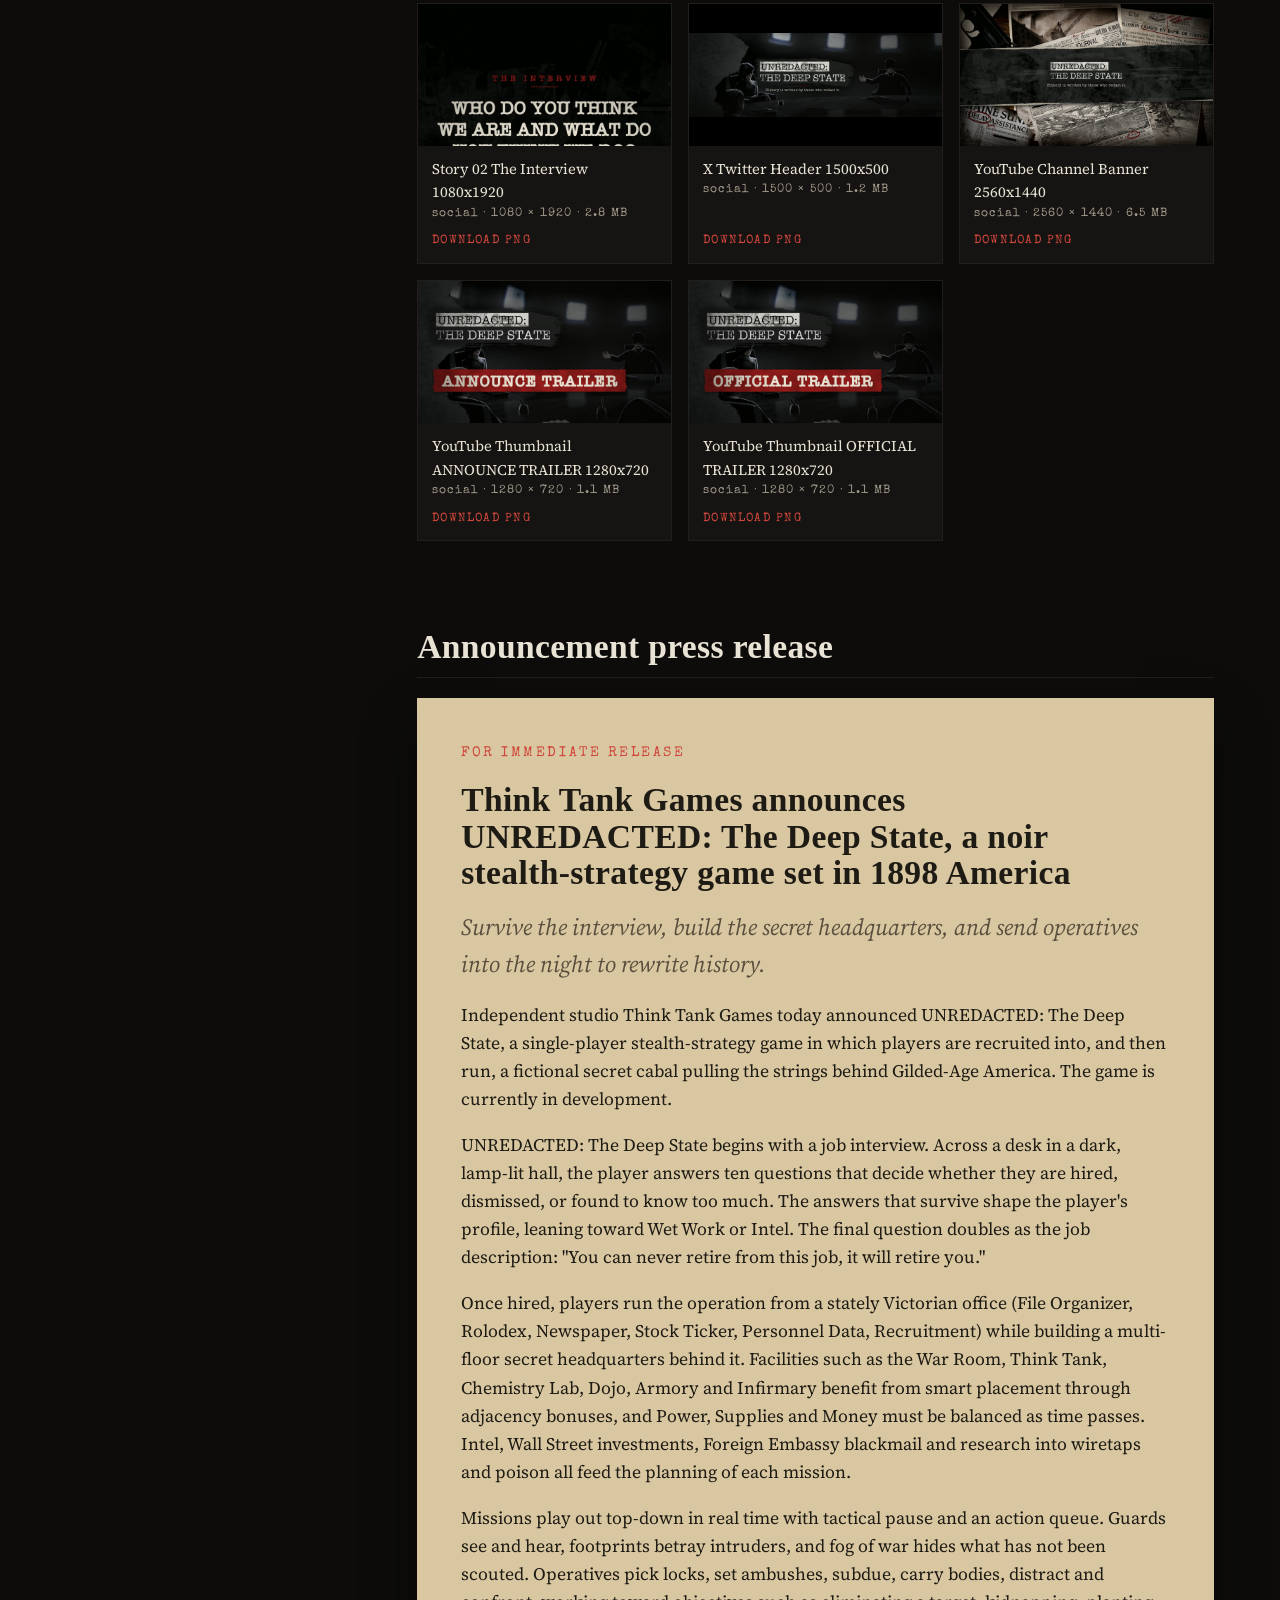
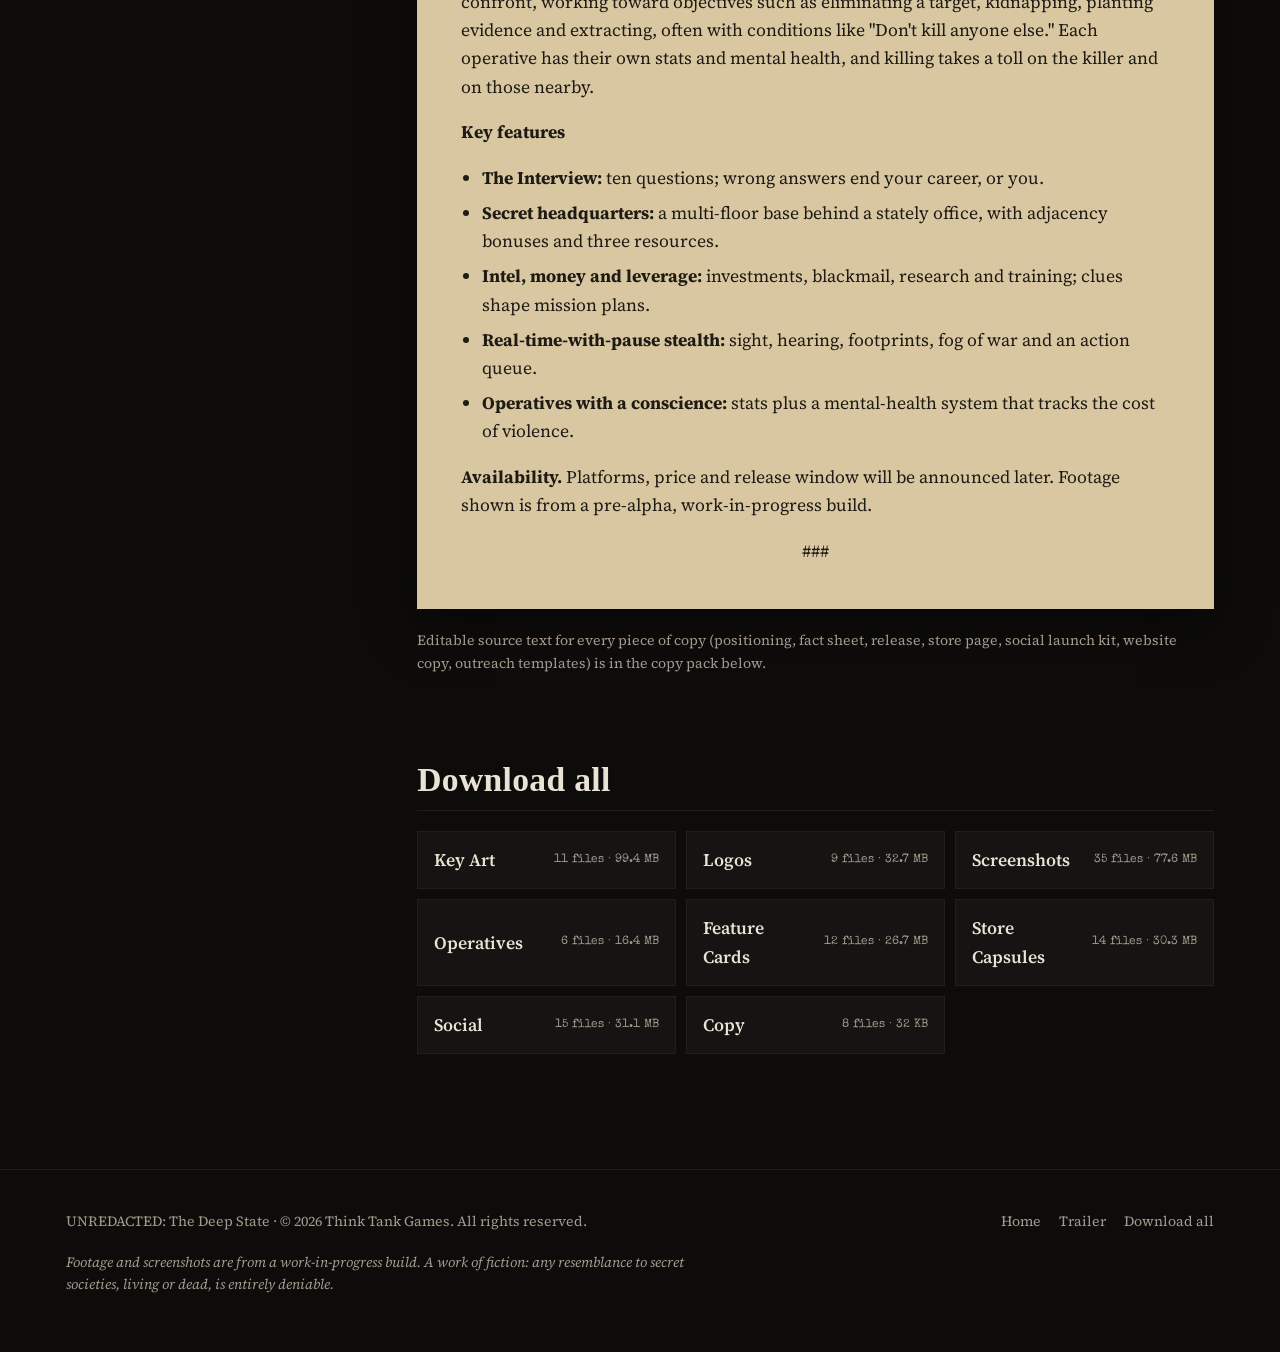
==== commit 4a170113: "Rebuild landing page as a scrolling timeline, 1898 to present day Seven era chapters with cinematic " ====
--- a/presskit/index.html
+++ b/presskit/index.html
@@ -15,7 +15,7 @@
 <link rel="preconnect" href="https://fonts.googleapis.com">
 <link rel="preconnect" href="https://fonts.gstatic.com" crossorigin>
 <link rel="stylesheet" href="https://fonts.googleapis.com/css2?family=Old+Standard+TT:wght@400;700&family=Source+Serif+4:ital,opsz,wght@0,8..60,400;0,8..60,600;1,8..60,400&family=Special+Elite&display=swap">
-<link rel="stylesheet" href="../assets/css/site.css?v=mwtabya7">
+<link rel="stylesheet" href="../assets/css/site.css?v=c792524">
 </head>
 <body>
 <script>document.documentElement.dataset.root = "..";</script>
@@ -38,7 +38,7 @@
     <div class="wrap" style="display:grid;gap:14px">
       <span class="label">Press kit · Classified for distribution</span>
       <h1 style="font-size:var(--step-4)">UNREDACTED: <span class="redact">The Deep State</span></h1>
-      <p class="lede">A noir stealth-strategy game set in 1898 America: build a secret headquarters, recruit a cabal, and send operatives into the night to rewrite tomorrow's headlines.</p>
+      <p class="lede">A noir stealth-strategy game about the secret hands behind history, 1898 to present day: build a secret headquarters, recruit a cabal, and send operatives into the night to rewrite tomorrow's headlines.</p>
     </div>
   </section>
 
@@ -52,7 +52,7 @@
             <div><dt>Platforms</dt><dd>TBA</dd></div>
             <div><dt>Price</dt><dd>TBA</dd></div>
             <div><dt>Genre</dt><dd>Stealth tactics / strategy with base building</dd></div>
-            <div><dt>Setting</dt><dd>Gilded-Age America, 1898</dd></div>
+            <div><dt>Setting</dt><dd>America and the world, 1898 to present day</dd></div>
             <div><dt>Players</dt><dd>Single-player</dd></div>
             <div><dt>Engine</dt><dd>Unity</dd></div>
             <div><dt>Stage</dt><dd>Pre-alpha, work in progress</dd></div>
--- a/assets/css/site.css
+++ b/assets/css/site.css
@@ -121,7 +121,11 @@
 /* ---------- hero ---------- */
 .hero { position: relative; isolation: isolate; overflow: hidden; border-bottom: 1px solid var(--ink-3); }
 .hero-media { position: absolute; inset: 0; z-index: -1; }
-.hero-media video, .hero-media img { width: 100%; height: 100%; object-fit: cover; }
+.hero-media picture { display: block; width: 100%; height: 100%; }
+.hero-media video, .hero-media img { width: 100%; height: 100%; object-fit: cover; object-position: 62% center; }
+.hero-media img { transform-origin: 55% 40%; animation: hero-push 28s ease-out both; }
+@keyframes hero-push { from { transform: scale(1); } to { transform: scale(1.06); } }
+@media (prefers-reduced-motion: reduce) { .hero-media img { animation: none; } }
 .hero-media::after {
   content: ""; position: absolute; inset: 0;
   background:
@@ -186,7 +190,7 @@
 }
 .op:nth-child(2n) { --tilt: .8deg; } .op:nth-child(3n) { --tilt: -1deg; } .op:nth-child(5n) { --tilt: .5deg; }
 .op:hover { transform: rotate(0) translateY(-4px); }
-.op img { width: 100%; aspect-ratio: 1; object-fit: cover; filter: sepia(.25) contrast(1.05); border: 1px solid rgba(0,0,0,.2); }
+.op img { width: 100%; aspect-ratio: 1; object-fit: cover; object-position: center 18%; filter: sepia(.25) contrast(1.05); border: 1px solid rgba(0,0,0,.2); }
 .op .stamp {
   position: absolute; top: 18px; right: 14px; transform: rotate(-9deg);
   font-family: var(--f-type); font-size: .66rem; letter-spacing: .16em; color: var(--red);
@@ -289,3 +293,4 @@
 .vids { display: grid; grid-template-columns: repeat(auto-fill, minmax(280px, 1fr)); gap: 16px; }
 .vids video { width: 100%; background: #000; border: 1px solid var(--ink-3); }
 .vids .v-vert video { aspect-ratio: 9/16; max-height: 520px; object-fit: contain; }
+
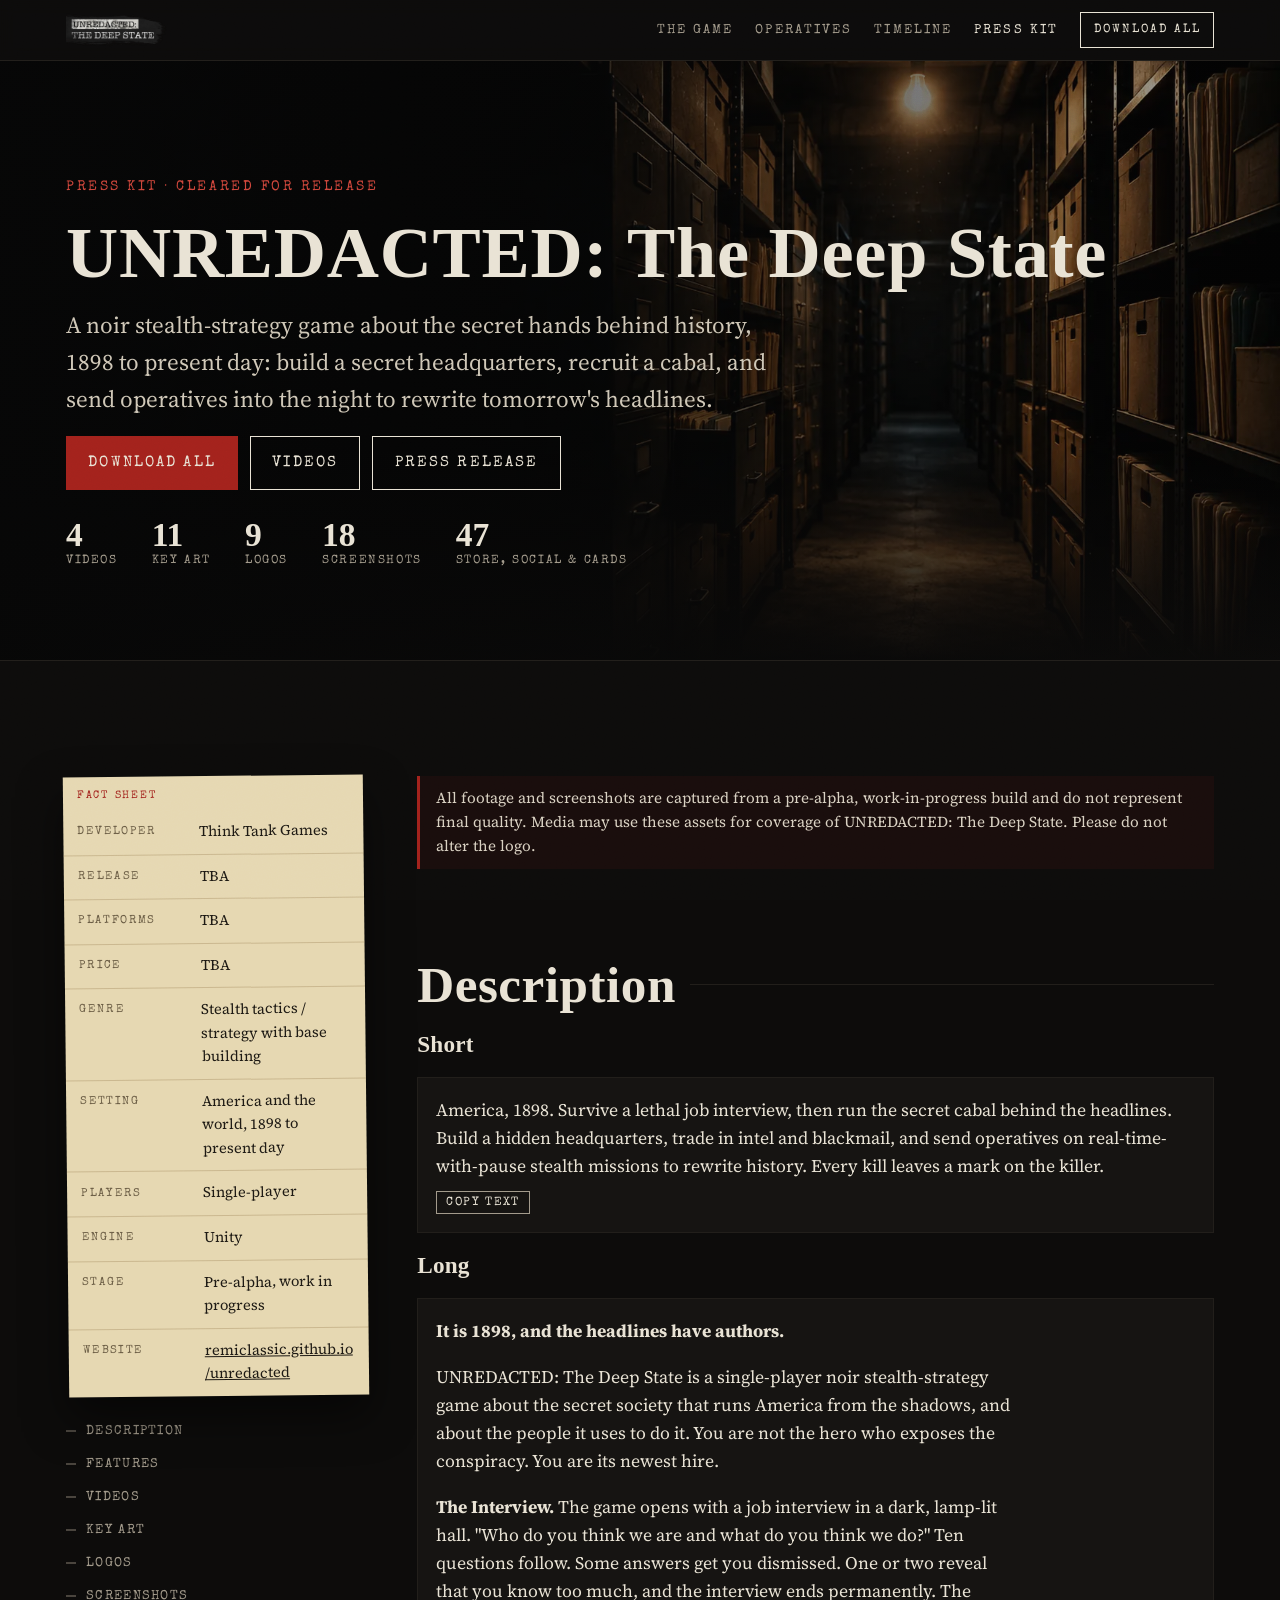
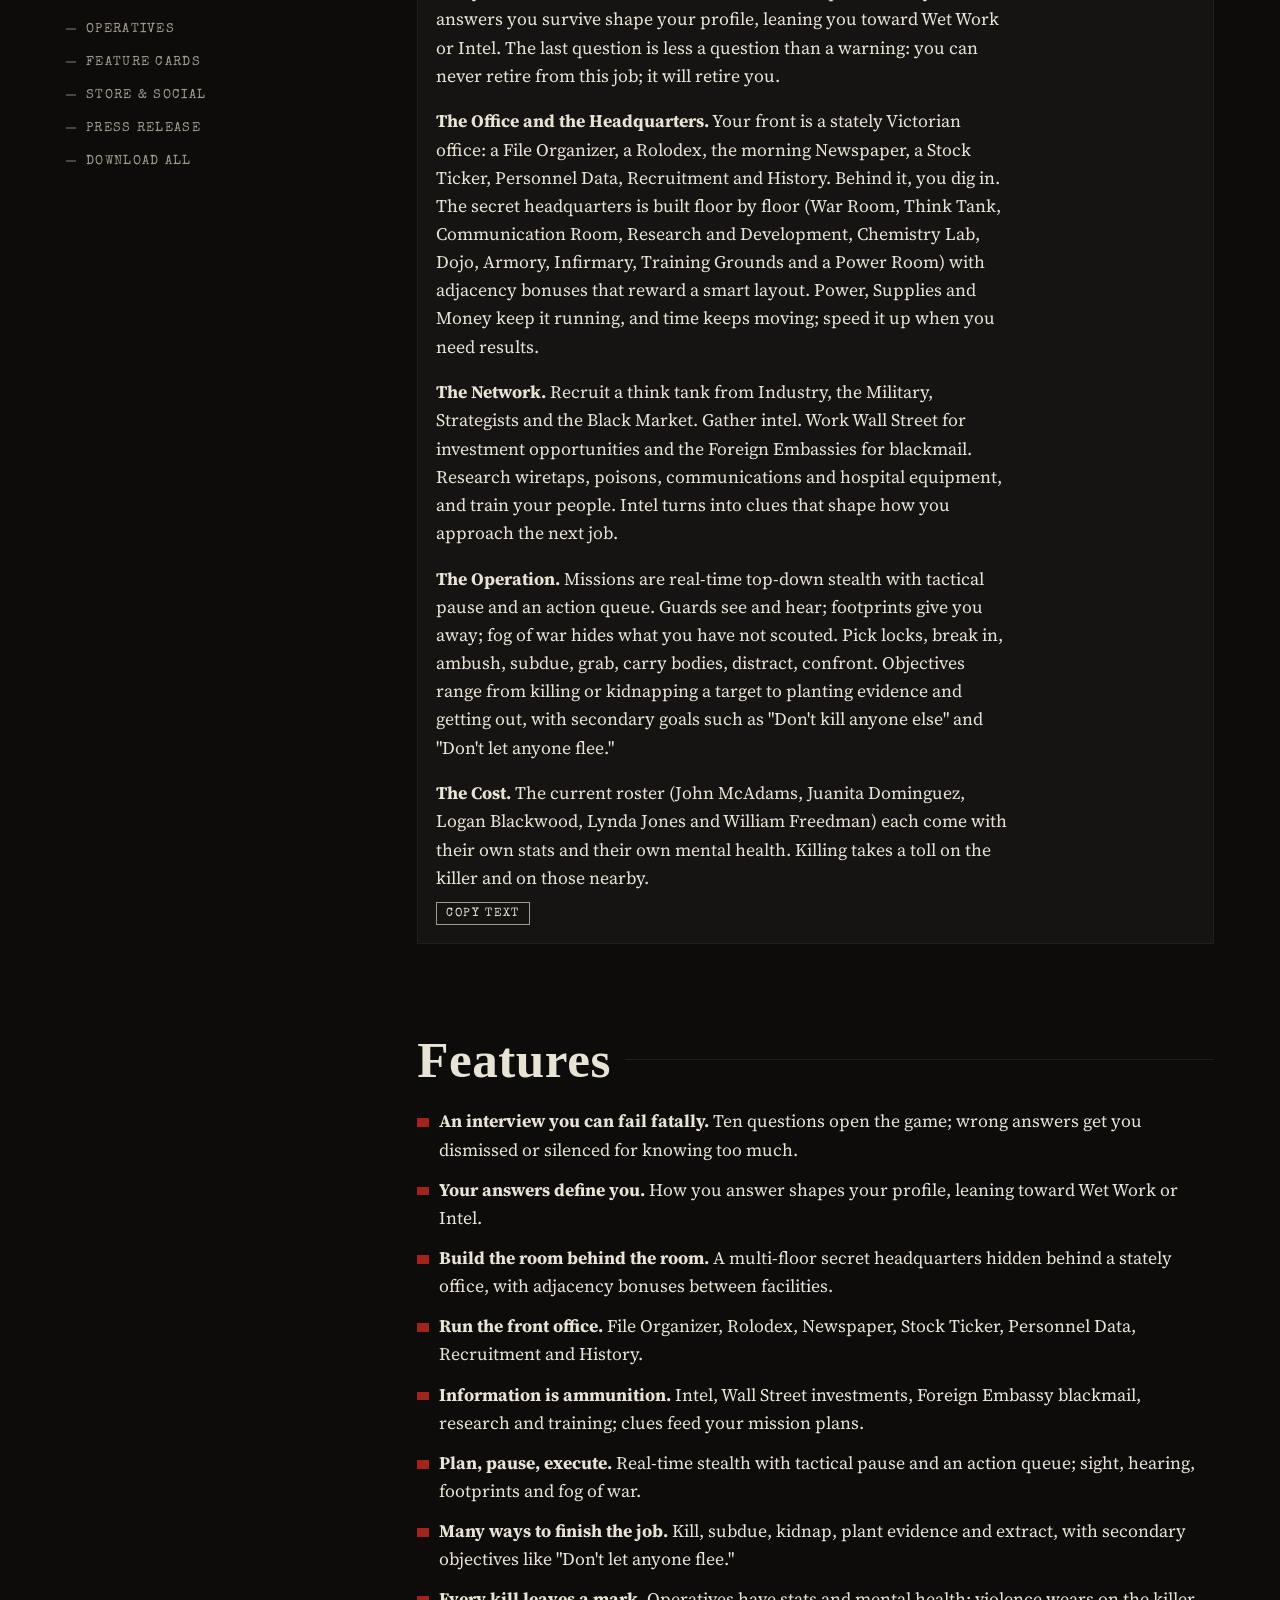
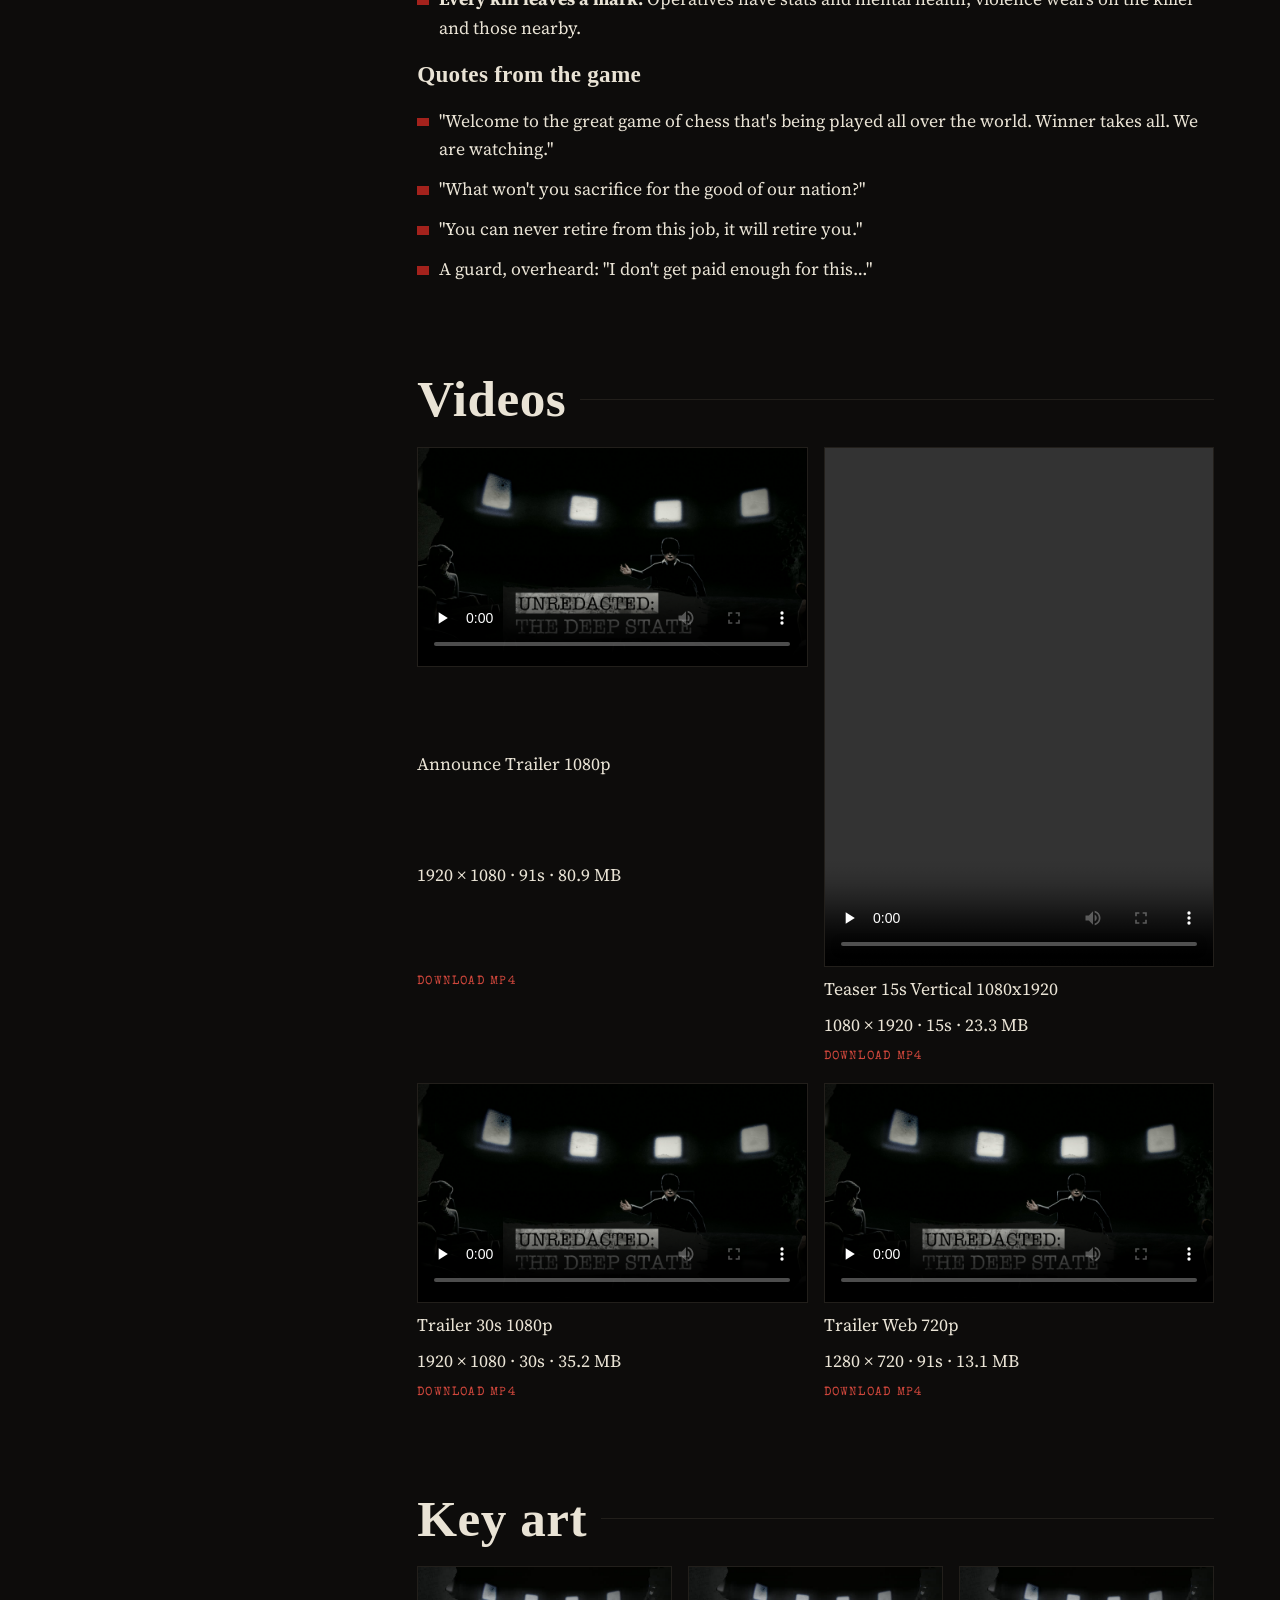
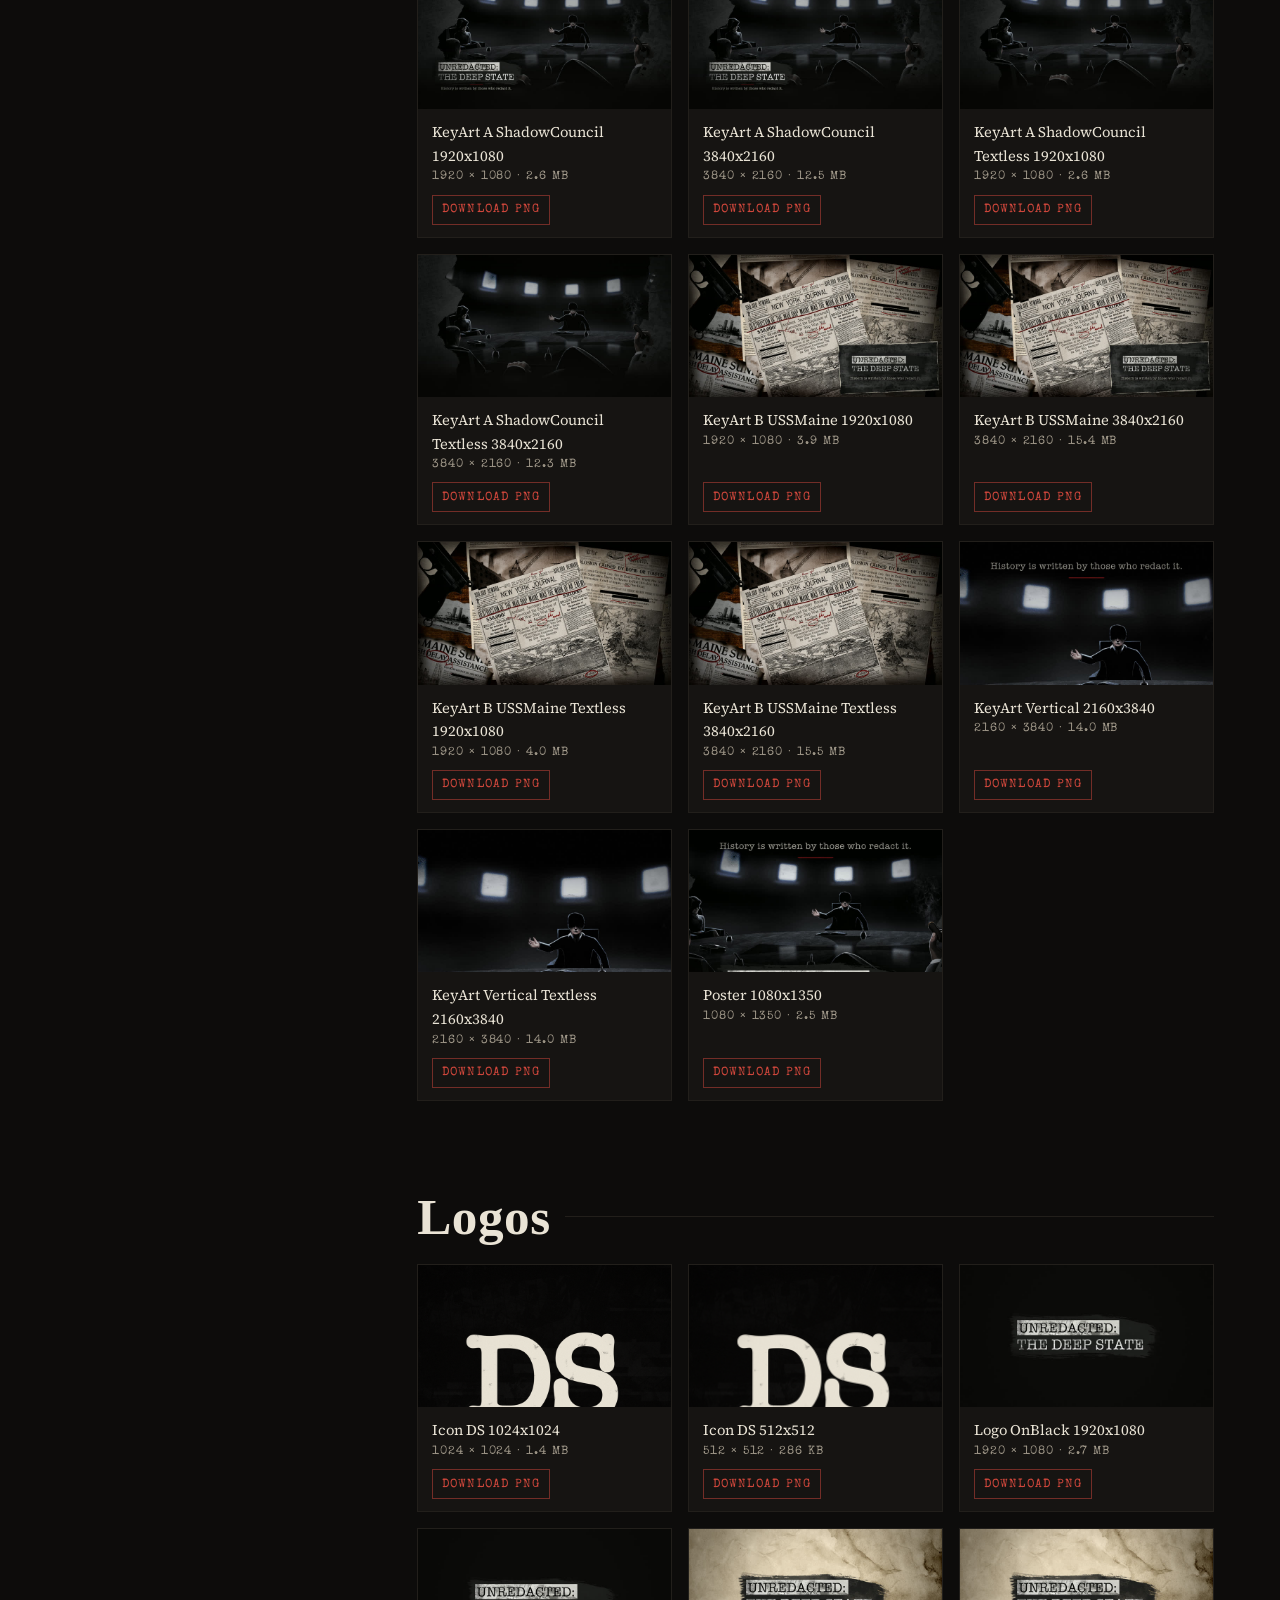
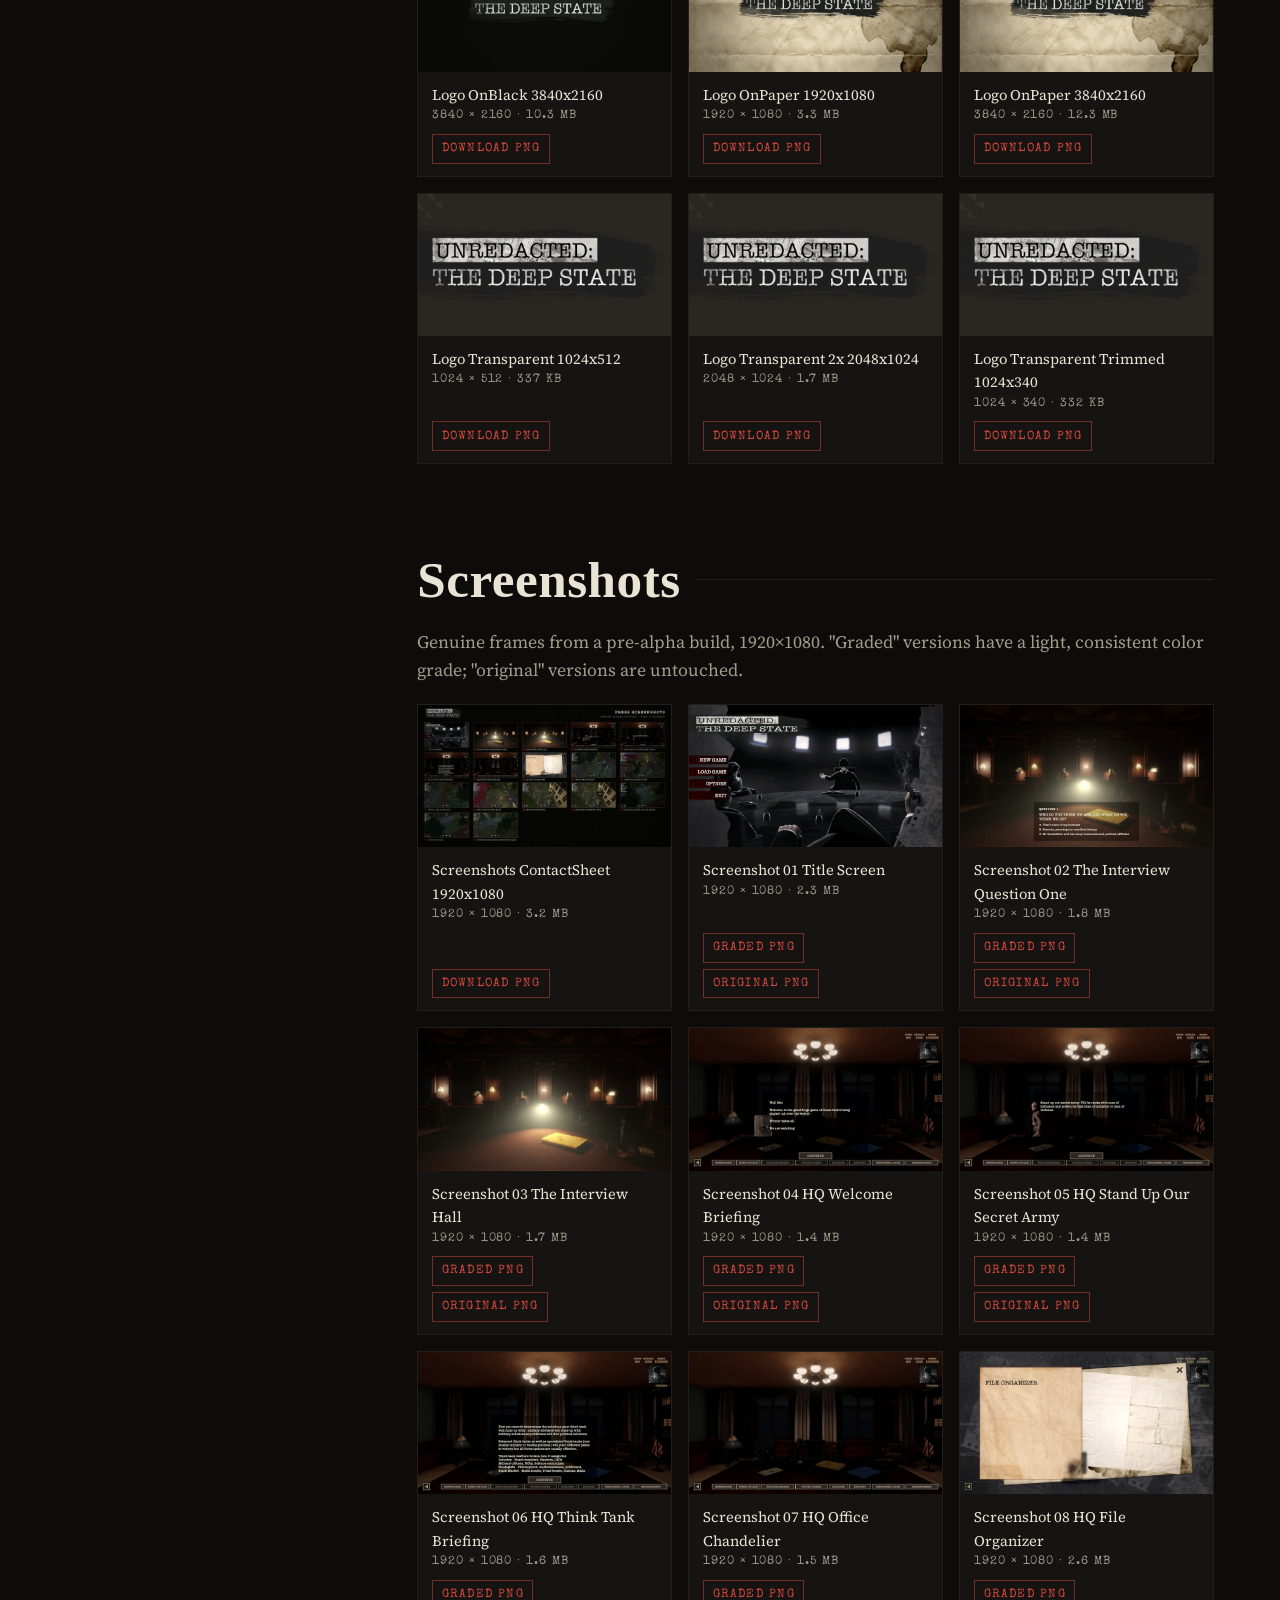
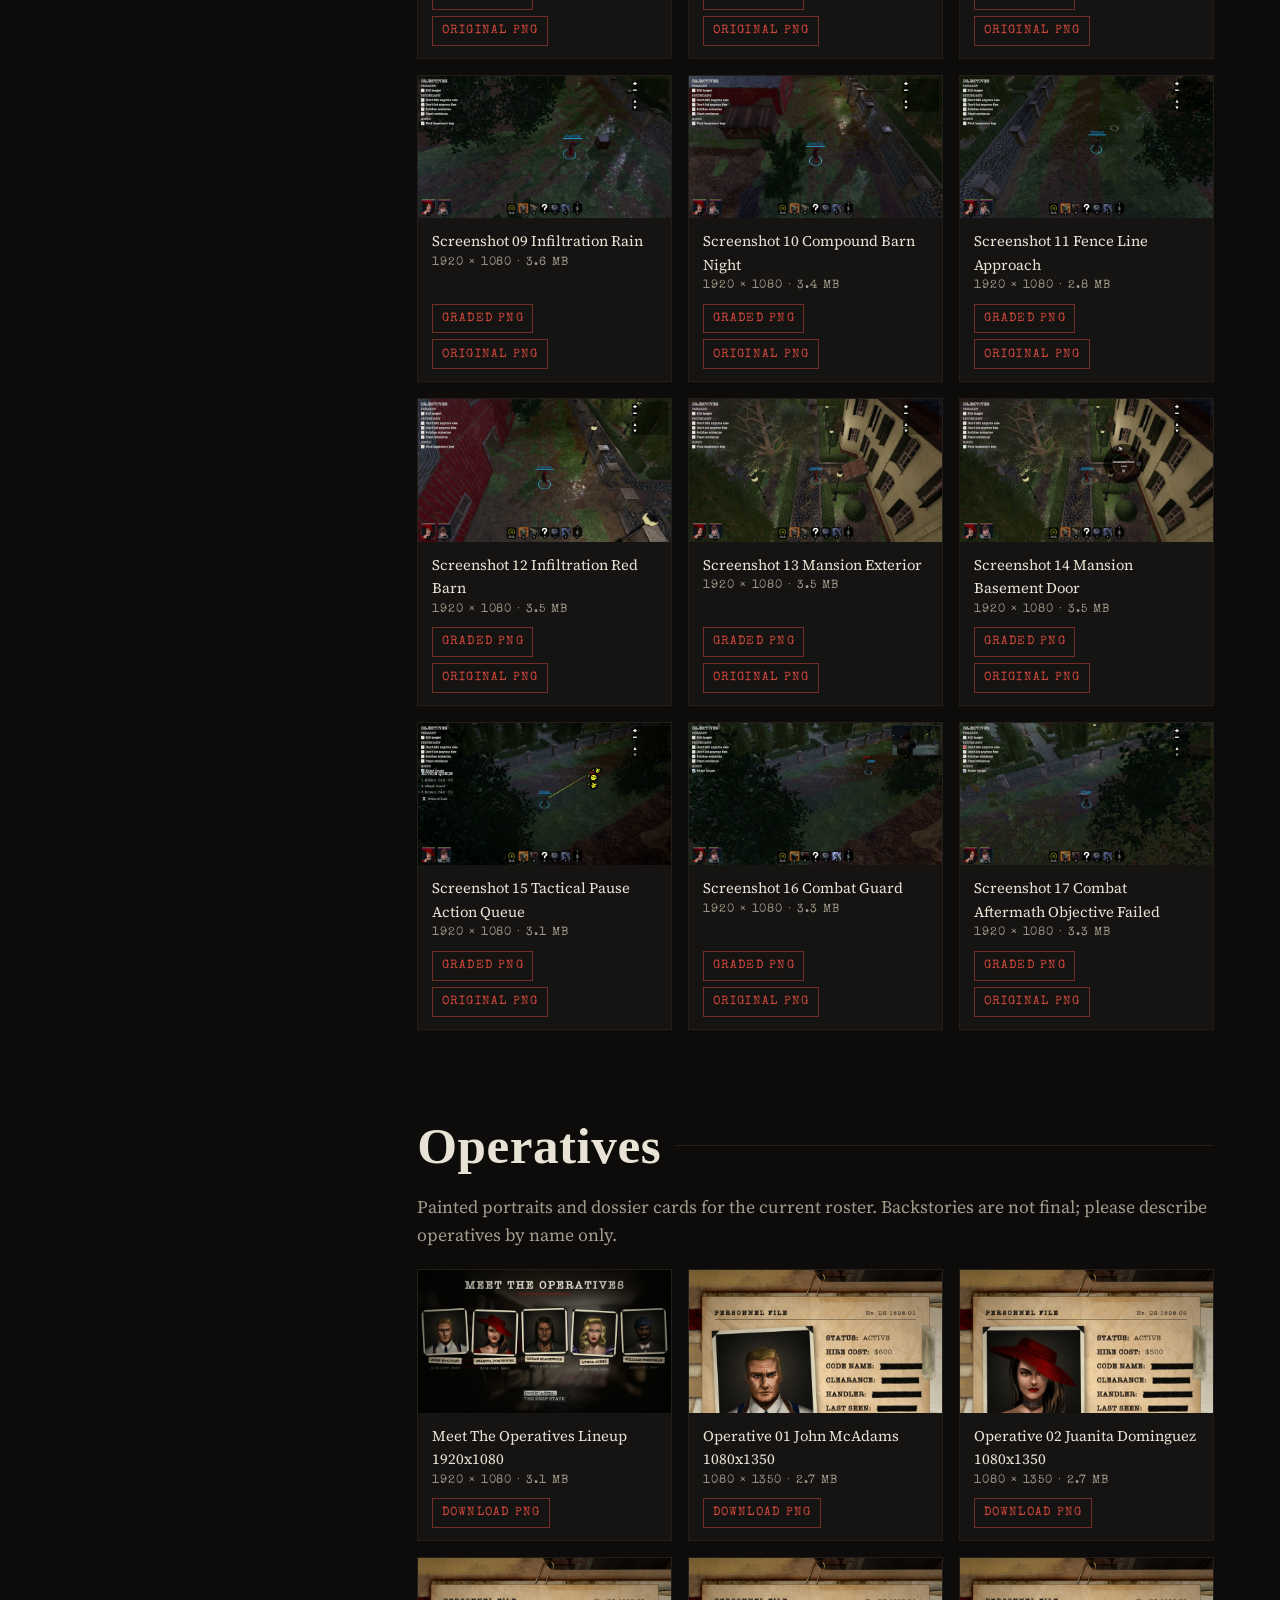
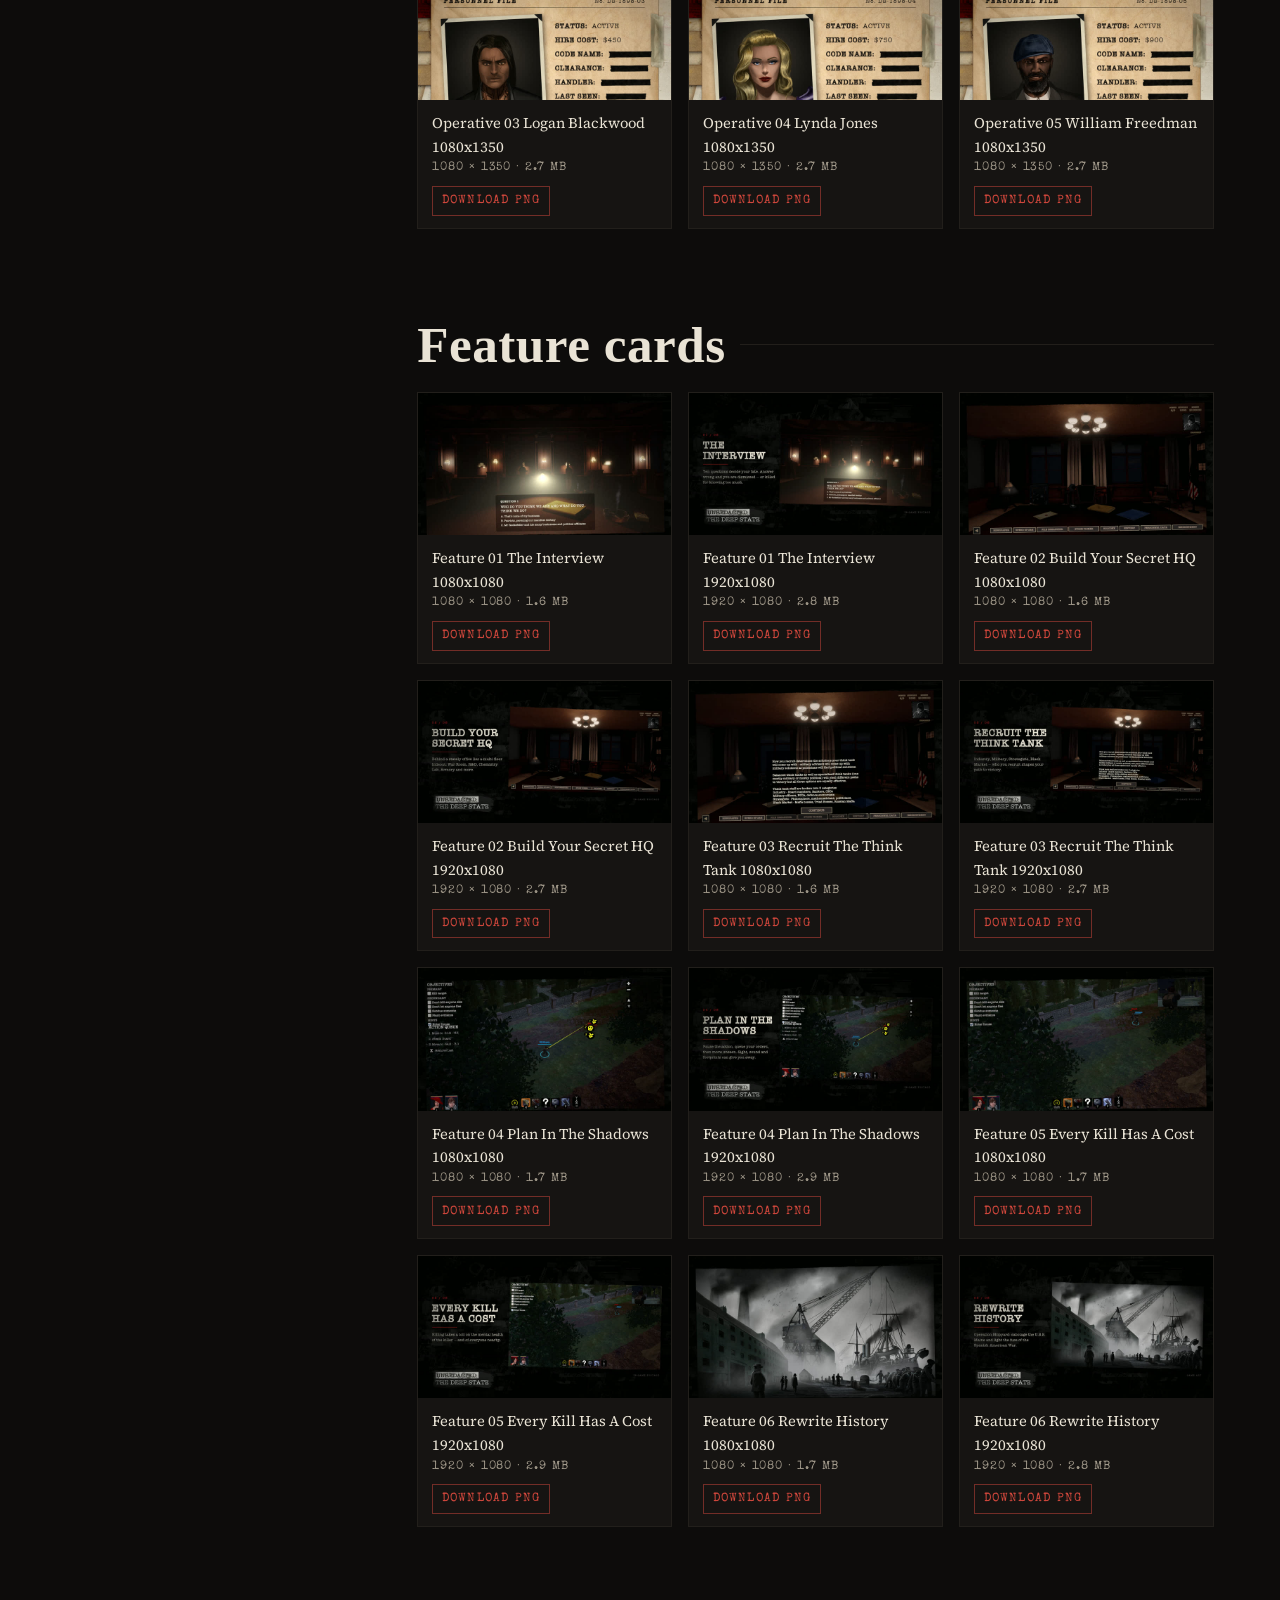
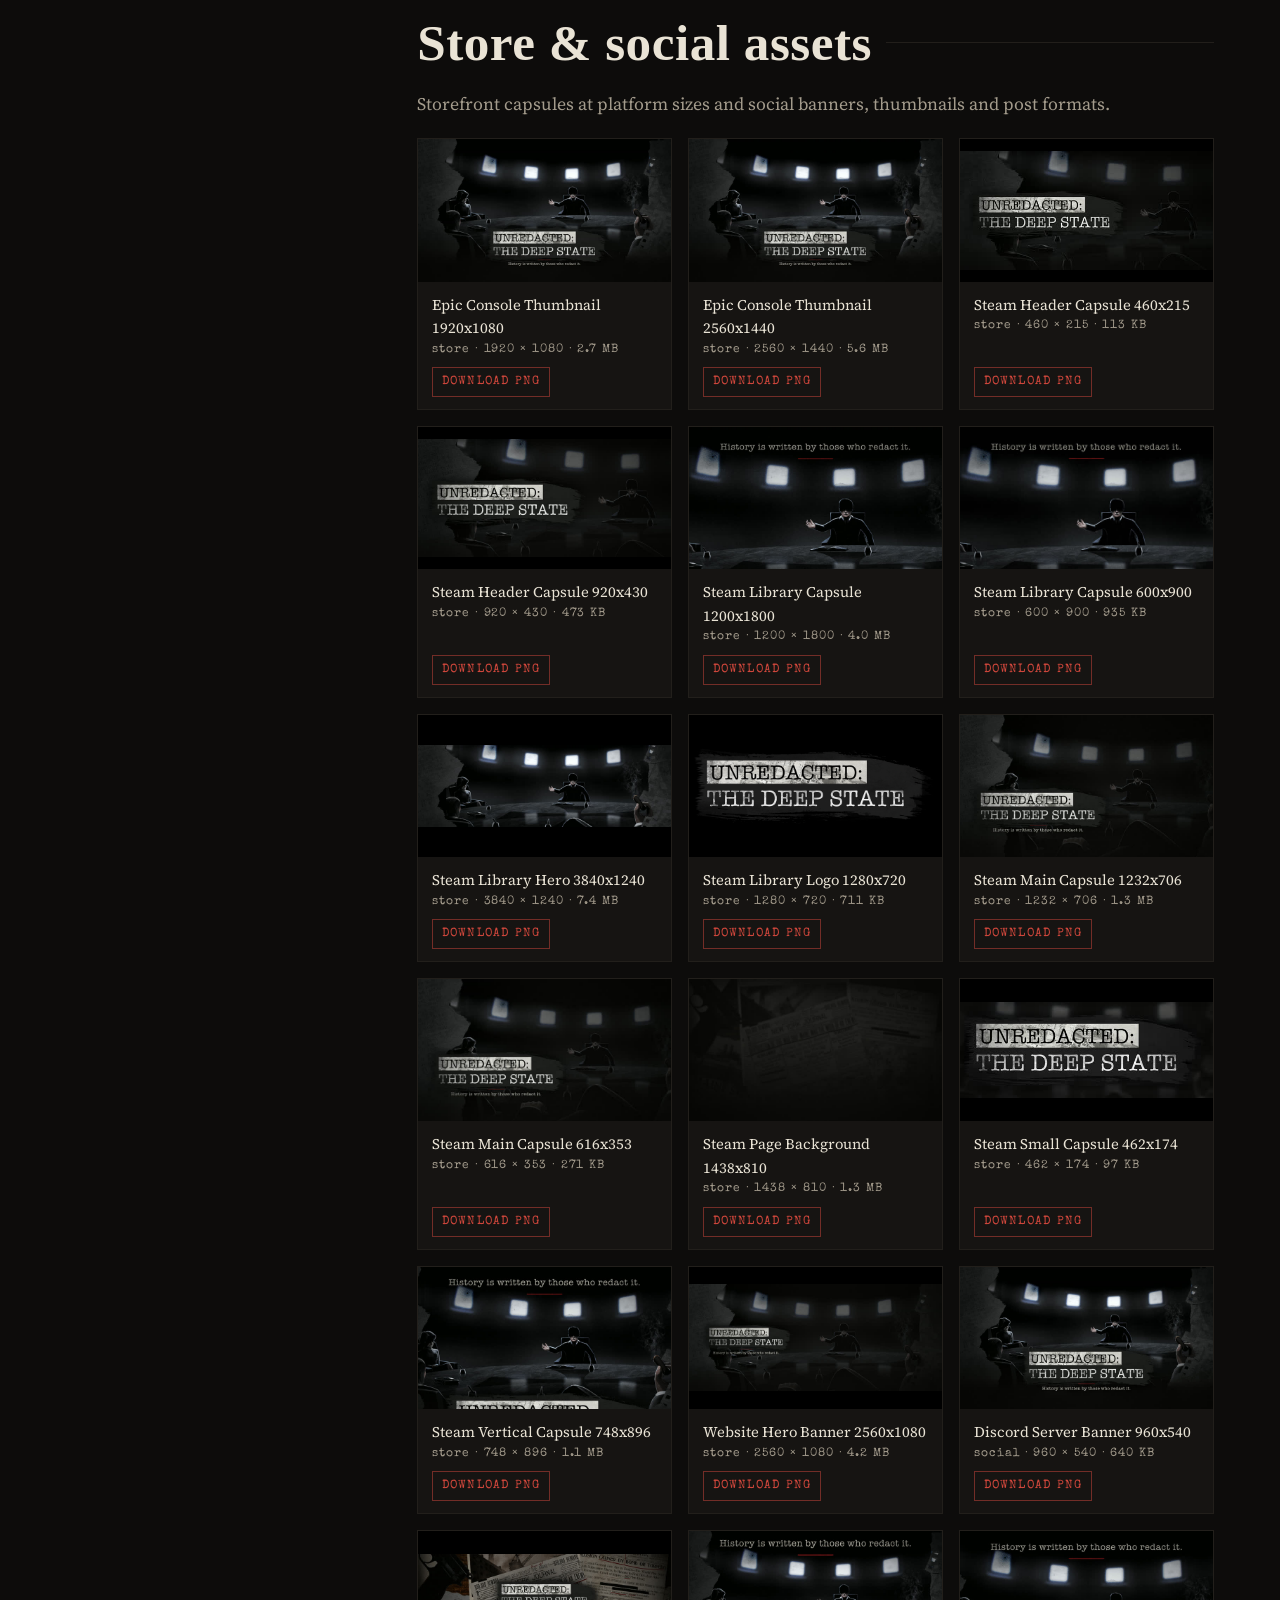
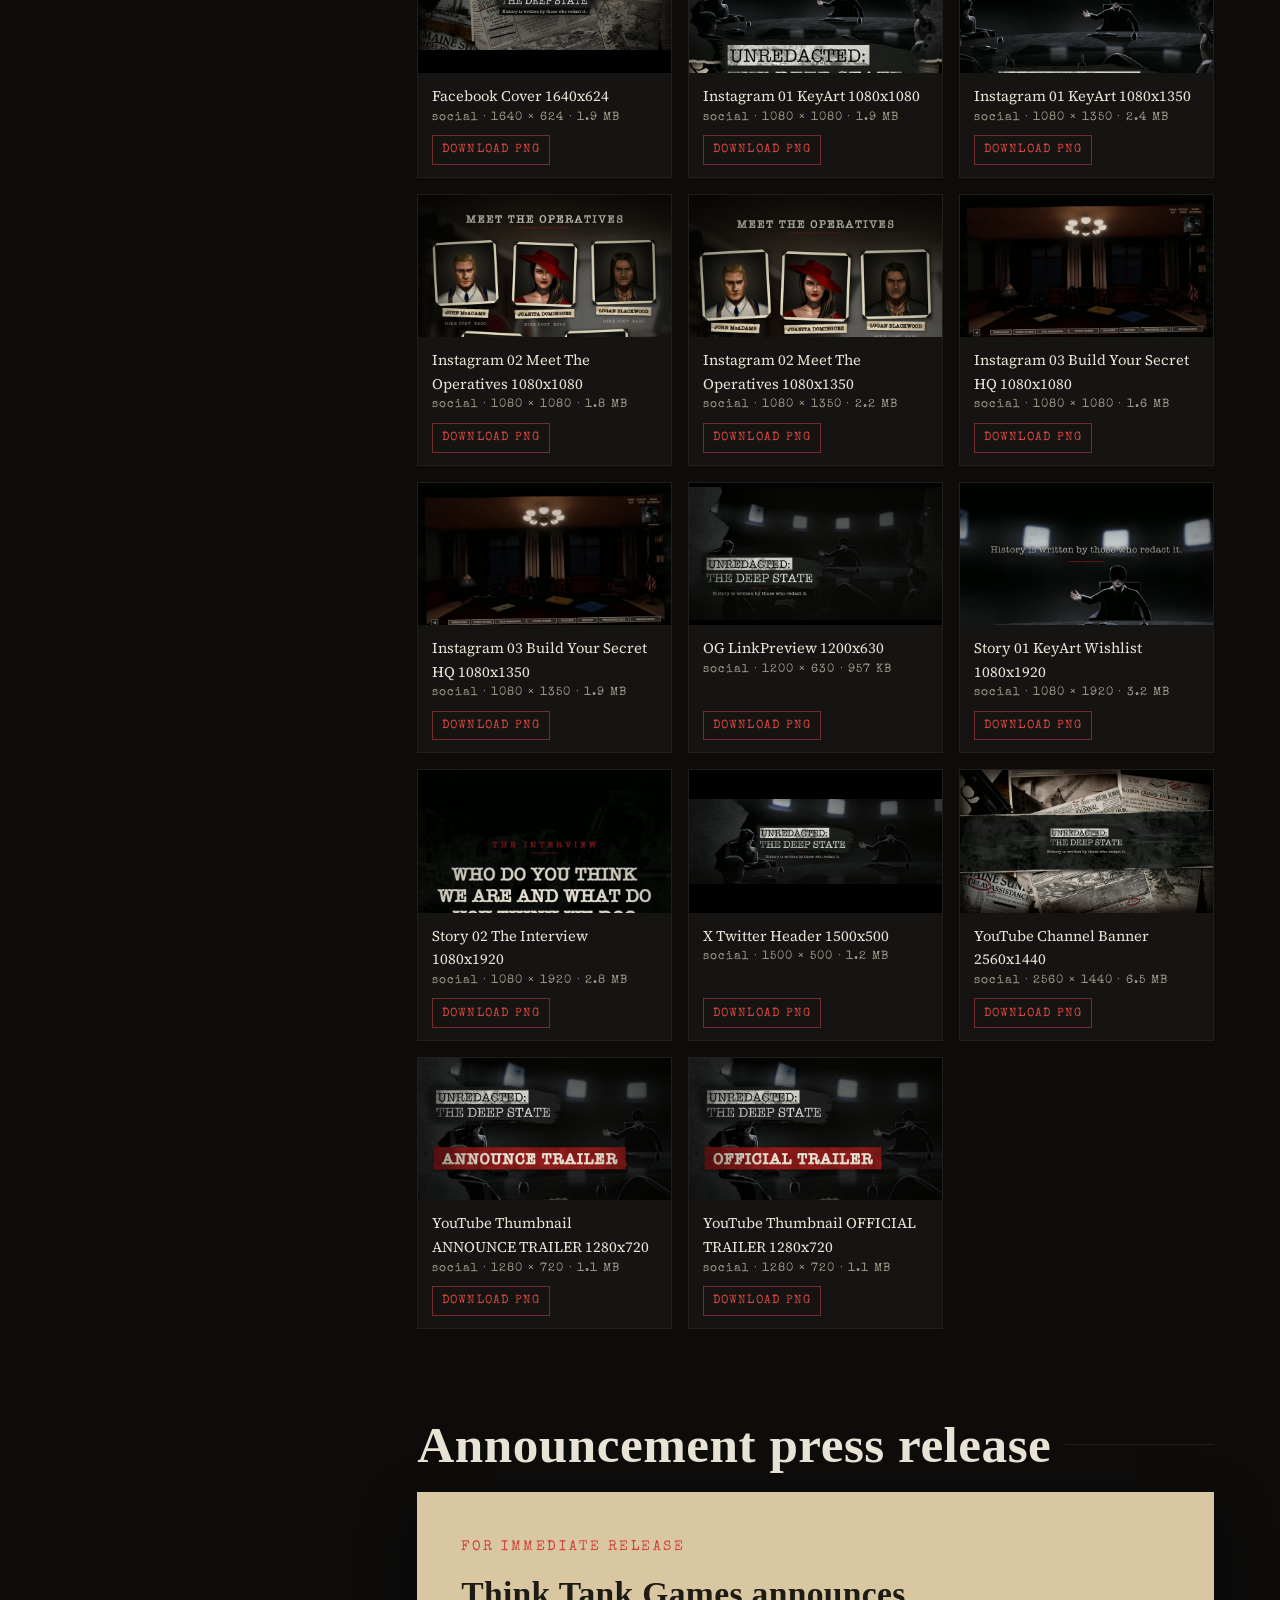
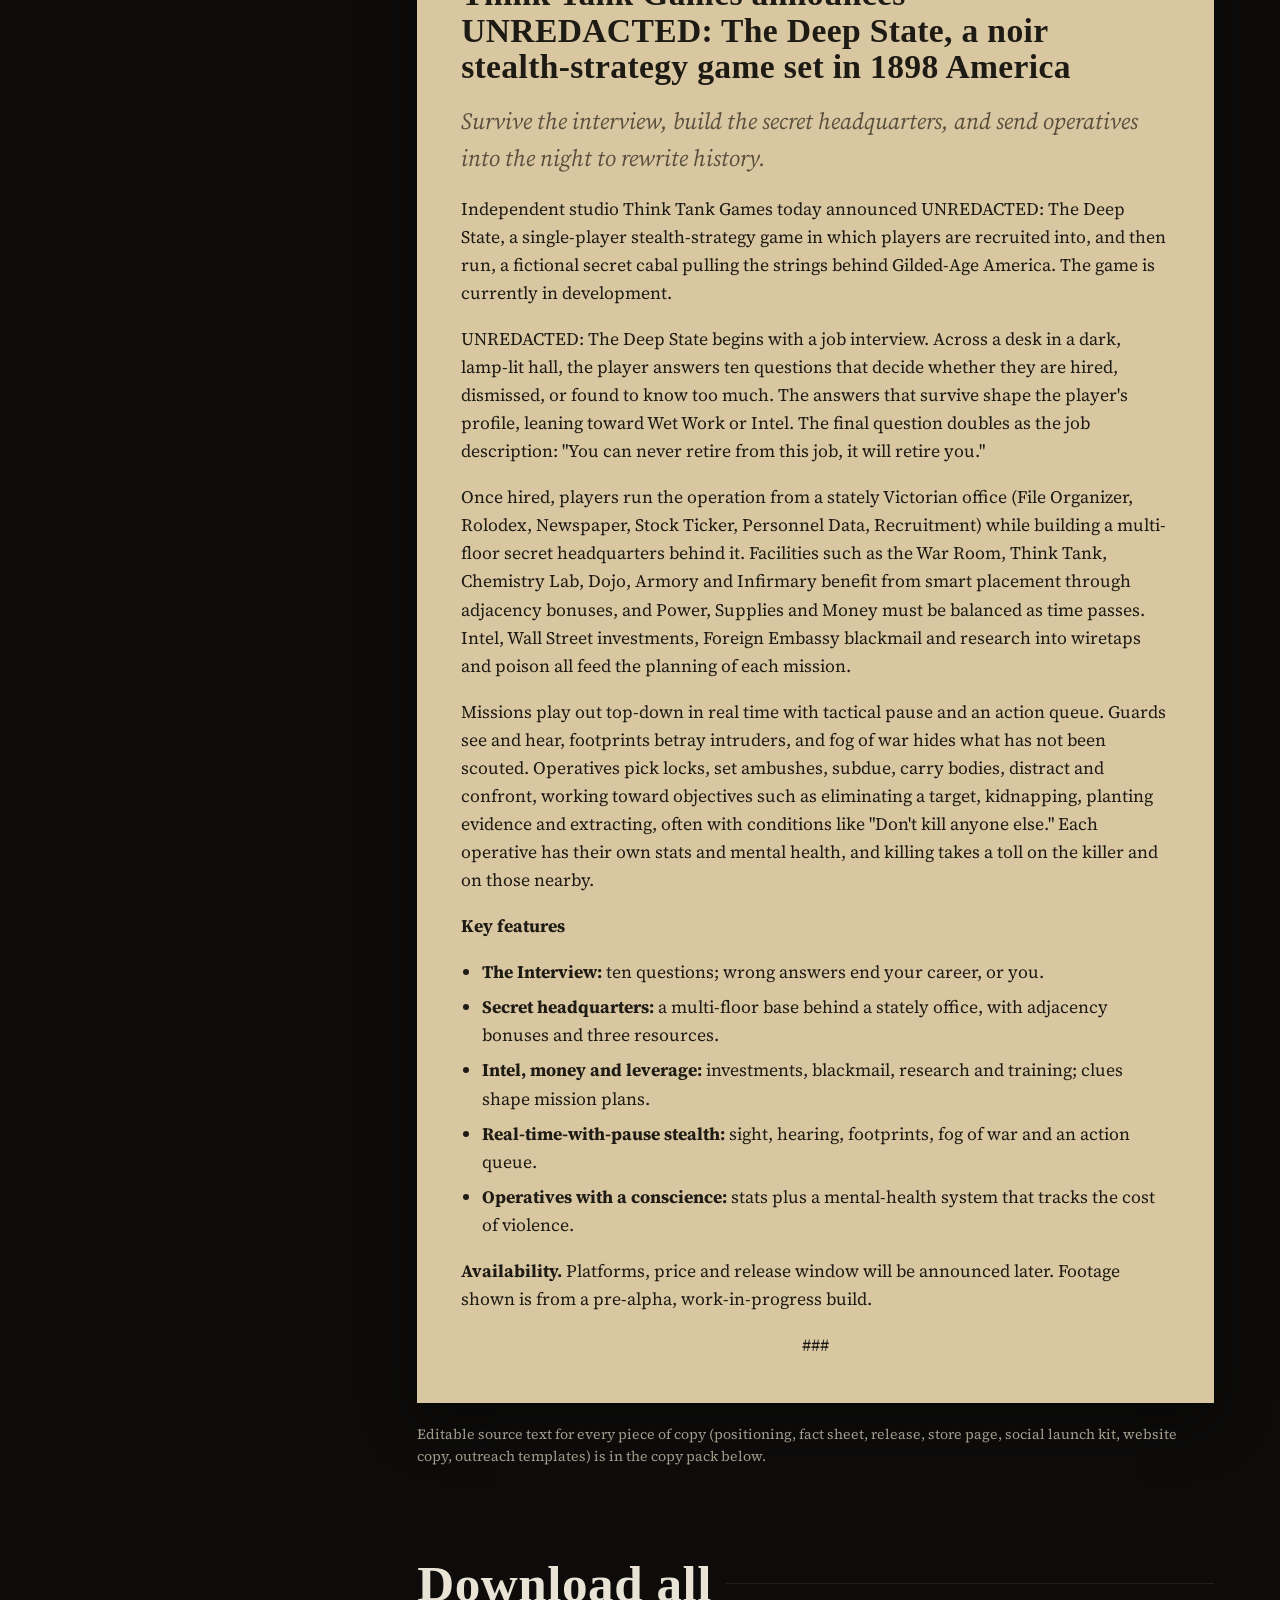
==== commit 6c8278bc: "Redesign the present-day sections and press kit; remove em dashes Screening room, six-step game loop" ====
--- a/presskit/index.html
+++ b/presskit/index.html
@@ -15,7 +15,8 @@
 <link rel="preconnect" href="https://fonts.googleapis.com">
 <link rel="preconnect" href="https://fonts.gstatic.com" crossorigin>
 <link rel="stylesheet" href="https://fonts.googleapis.com/css2?family=Old+Standard+TT:wght@400;700&family=Source+Serif+4:ital,opsz,wght@0,8..60,400;0,8..60,600;1,8..60,400&family=Special+Elite&display=swap">
-<link rel="stylesheet" href="../assets/css/site.css?v=c792524">
+<link rel="stylesheet" href="../assets/css/site.css?v=d1">
+<link rel="stylesheet" href="../assets/css/present.css?v=d1">
 </head>
 <body>
 <script>document.documentElement.dataset.root = "..";</script>
@@ -26,7 +27,7 @@
     <nav class="nav" aria-label="Main">
       <a href="../#game">The Game</a>
       <a href="../#operatives">Operatives</a>
-      <a href="../#media">Media</a>
+      <a href="../#timeline">Timeline</a>
       <a class="keep" href="./" aria-current="page">Press Kit</a>
       <a class="btn keep" href="#download-all">Download all</a>
     </nav>
@@ -34,11 +35,14 @@
 </header>
 
 <main>
-  <section class="band tight raised">
-    <div class="wrap" style="display:grid;gap:14px">
-      <span class="label">Press kit · Classified for distribution</span>
-      <h1 style="font-size:var(--step-4)">UNREDACTED: <span class="redact">The Deep State</span></h1>
+  <section class="pk-hero">
+    <picture class="sec-bg" aria-hidden="true"><source srcset="../assets/img/bg-archive.webp" type="image/webp"><img src="../assets/img/bg-archive.jpg" alt="" width="1760" height="990" decoding="async"></picture>
+    <div class="wrap">
+      <span class="label">Press kit · Cleared for release</span>
+      <h1>UNREDACTED: <span class="redact">The Deep State</span></h1>
       <p class="lede">A noir stealth-strategy game about the secret hands behind history, 1898 to present day: build a secret headquarters, recruit a cabal, and send operatives into the night to rewrite tomorrow's headlines.</p>
+      <div class="btns"><a class="btn primary" href="#download-all">Download all</a><a class="btn" href="#videos">Videos</a><a class="btn" href="#release">Press release</a></div>
+      <ul class="pk-stats"><li><b>4</b>Videos</li><li><b>11</b>Key art</li><li><b>9</b>Logos</li><li><b>18</b>Screenshots</li><li><b>47</b>Store, social &amp; cards</li></ul>
     </div>
   </section>
 
@@ -275,12 +279,24 @@
 </main>
 
 <footer class="site-foot">
-  <div class="wrap">
-    <div class="foot-row">
-      <span>UNREDACTED: The Deep State · © 2026 Think Tank Games. All rights reserved.</span>
-      <nav class="foot-links" aria-label="Footer"><a href="../">Home</a><a href="../#trailer">Trailer</a><a href="#download-all">Download all</a></nav>
+  <div class="wrap foot-grid">
+    <div class="foot-brand">
+      <img src="../assets/img/logo.png" alt="UNREDACTED: The Deep State" width="1024" height="340" loading="lazy">
+      <p>History is written by those who redact it.</p>
+      <p class="foot-status"><i></i>In development · Steam page coming soon</p>
     </div>
-    <p class="disclaimer">Footage and screenshots are from a work-in-progress build. A work of fiction: any resemblance to secret societies, living or dead, is entirely deniable.</p>
+    <nav class="foot-col" aria-label="The file">
+      <h2>The file</h2>
+      <a href="../#timeline">Timeline</a><a href="../#trailer">Trailer</a><a href="../#game">The game</a><a href="../#operatives">Operatives</a><a href="../#media">Screenshots</a><a href="../#faq">FAQ</a>
+    </nav>
+    <nav class="foot-col" aria-label="Press">
+      <h2>Press</h2>
+      <a href="#description">Fact sheet</a><a href="#videos">Videos</a><a href="#release">Press release</a><a href="#download-all">Download all</a>
+    </nav>
+  </div>
+  <div class="wrap foot-legal">
+    <span>UNREDACTED: The Deep State · © 2026 Think Tank Games. All rights reserved.</span>
+    <p class="disclaimer">A work of fiction. The events on the timeline are real; the conspiracies, files and operations are invented. Footage and screenshots are from a work-in-progress build.</p>
   </div>
 </footer>
 
@@ -288,6 +304,6 @@
   <div class="lb-bar"><span id="lb-cap"></span><button type="button" data-close>Close</button></div>
   <div id="lb-body"></div>
 </dialog>
-<script src="../assets/js/site.js?v=mwtabya7"></script>
+<script src="../assets/js/site.js?v=d1"></script>
 </body>
 </html>
--- a/assets/css/site.css
+++ b/assets/css/site.css
@@ -1,4 +1,4 @@
-/* UNREDACTED: The Deep State — site styles
+/* UNREDACTED: The Deep State, site styles
    Layout concept: a classified case file. Full-bleed dark "night" bands alternate with
    lighter "paper" bands; redaction bars are the one signature motif (headlines unredact,
    dossier cards reveal on hover). Single deliberate dark theme. */
--- a/assets/css/present.css
+++ b/assets/css/present.css
@@ -0,0 +1,259 @@
+/* UNREDACTED, present day: everything after the timeline.
+   Concept: the recruit's first day. A screening room, the job explained in the order you do it,
+   personnel photographs on the desk, exhibits, a transcript, and the press folder.
+   Same materials as the timeline: photographs behind, paper and typed slips on top. */
+
+.sec-bg { position: absolute; inset: 0; z-index: 0; display: block; }
+.sec-bg img { width: 100%; height: 100%; object-fit: cover; }
+.screening > .wrap, .roster > .wrap, .press > .wrap, .roster > .lineup { position: relative; z-index: 1; }
+
+/* registration marks used on framed media */
+.crop { position: absolute; width: 18px; height: 18px; border: 0 solid rgba(233,227,213,.55); pointer-events: none; }
+.crop.tl { top: -9px; left: -9px; border-width: 1px 0 0 1px; }
+.crop.tr { top: -9px; right: -9px; border-width: 1px 1px 0 0; }
+.crop.bl { bottom: -9px; left: -9px; border-width: 0 0 1px 1px; }
+.crop.br { bottom: -9px; right: -9px; border-width: 0 1px 1px 0; }
+
+.tags { list-style: none; margin: 0; padding: 0; display: flex; flex-wrap: wrap; gap: 8px; }
+.tags li { font-family: var(--f-type); font-size: .72rem; letter-spacing: .12em; text-transform: uppercase; color: var(--smoke); border: 1px solid rgba(233,227,213,.22); padding: .38em .7em; }
+.tags.light li { color: #d9d1c2; border-color: rgba(233,227,213,.3); background: rgba(13,12,11,.35); }
+.tags li.hot { color: #fff; background: var(--red); border-color: var(--red); }
+
+/* ---------- screening room ---------- */
+.screening { position: relative; background: #050505; padding-block: clamp(90px, 11vw, 150px) clamp(80px, 9vw, 130px); overflow: hidden; }
+.screening::after {
+  content: ""; position: absolute; inset: 0; pointer-events: none;
+  background: linear-gradient(to bottom, var(--ink) 0, rgba(13,12,11,0) 22%, rgba(13,12,11,0) 70%, var(--ink) 100%), radial-gradient(ellipse at 50% 55%, rgba(5,5,5,.2) 0, rgba(5,5,5,.72) 75%);
+}
+.screening .sec-head { margin-inline: auto; text-align: center; justify-items: center; }
+.reel { max-width: 1040px; margin-inline: auto; display: grid; gap: 26px; }
+.screening .player {
+  position: relative; aspect-ratio: 16/9; background: #000; border: 1px solid rgba(233,227,213,.2);
+  box-shadow: 0 40px 120px rgba(0,0,0,.85), 0 0 140px rgba(255,214,150,.13);
+}
+.screening .player video { position: absolute; inset: 0; width: 100%; height: 100%; object-fit: contain; }
+.play-cover { position: absolute; inset: 0; padding: 0; border: 0; background: #000; cursor: pointer; overflow: hidden; display: grid; place-items: center; }
+.play-cover img { position: absolute; inset: 0; width: 100%; height: 100%; object-fit: cover; opacity: .82; transition: transform 1.2s cubic-bezier(.2,.7,.2,1), opacity .4s; }
+.play-cover::after { content: ""; position: absolute; inset: 0; background: radial-gradient(ellipse at center, rgba(0,0,0,.1) 0, rgba(0,0,0,.6) 100%); }
+.play-cover:hover img { transform: scale(1.03); opacity: .95; }
+.play-ui { position: relative; z-index: 1; display: flex; align-items: center; gap: 18px; color: var(--newsprint); text-align: left; }
+.play-disc { width: clamp(64px, 8vw, 96px); aspect-ratio: 1; border-radius: 50%; background: var(--red); display: grid; place-items: center; box-shadow: 0 0 0 10px rgba(163,34,28,.25), 0 10px 40px rgba(0,0,0,.6); transition: transform .25s, box-shadow .25s; }
+.play-disc svg { width: 42%; fill: #fff; margin-left: 6%; }
+.play-cover:hover .play-disc { transform: scale(1.07); box-shadow: 0 0 0 16px rgba(163,34,28,.22), 0 10px 40px rgba(0,0,0,.6); }
+.play-text { font-family: var(--f-type); font-size: clamp(.9rem, 1.4vw, 1.1rem); letter-spacing: .2em; text-transform: uppercase; display: grid; gap: 4px; text-shadow: 0 2px 12px #000; }
+.play-text small { font-size: .72em; color: #cfc7b7; letter-spacing: .16em; }
+.player.playing .play-cover { display: none; }
+.reel-meta { margin: 0; display: grid; grid-template-columns: repeat(4, auto); justify-content: space-between; gap: 14px 28px; border-top: 1px solid rgba(233,227,213,.18); padding-top: 16px; }
+.reel-meta div { display: grid; gap: 3px; }
+.reel-meta dt { font-family: var(--f-type); font-size: .66rem; letter-spacing: .18em; text-transform: uppercase; color: var(--smoke); }
+.reel-meta dd { margin: 0; font-size: .95rem; }
+.reel-meta a { color: var(--newsprint); text-decoration-color: var(--red-bright); text-underline-offset: 3px; }
+@media (max-width: 700px) { .reel-meta { grid-template-columns: 1fr 1fr; justify-content: start; } .crop { display: none; } }
+
+/* ---------- the job ---------- */
+.job { background: var(--ink); padding-block: clamp(40px, 6vw, 90px) clamp(60px, 8vw, 110px); }
+.job-head { display: grid; gap: 20px; max-width: 900px; margin-bottom: clamp(40px, 6vw, 80px); }
+.job-head h2 { font-size: var(--step-4); line-height: 1.02; max-width: 19ch; }
+.job-head h2 em { font-style: normal; color: var(--red-bright); }
+.job-note { margin-top: clamp(28px, 4vw, 48px); font-family: var(--f-type); font-size: .7rem; letter-spacing: .14em; text-transform: uppercase; color: var(--smoke); }
+
+.loop-steps { list-style: none; margin: 0; padding: 0; display: grid; gap: clamp(56px, 8vw, 96px); }
+.step { display: grid; gap: 22px; min-width: 0; }
+.step-media { margin: 0; position: relative; }
+.step-media img { width: 100%; aspect-ratio: 16/9; object-fit: cover; border: 1px solid var(--ink-3); }
+.step-media figcaption, .stage-tag { font-family: var(--f-type); font-size: .68rem; letter-spacing: .16em; text-transform: uppercase; color: var(--smoke); }
+.step-media figcaption { position: absolute; left: 10px; bottom: 10px; background: rgba(0,0,0,.72); padding: .35em .65em; }
+.step-copy { display: grid; gap: 16px; min-width: 0; max-width: 56ch; }
+.step-no { font-family: var(--f-type); font-size: var(--step--1); letter-spacing: .18em; text-transform: uppercase; color: var(--red-bright); }
+.step-copy h3 { font-size: var(--step-3); line-height: 1.04; }
+.step-copy p { color: #cfc7b7; }
+.step-copy p em { color: var(--newsprint); }
+.fact { display: grid; grid-template-columns: auto 1fr; align-items: center; gap: 18px; border-top: 1px solid var(--ink-3); padding-top: 16px; margin-top: 4px; }
+.fact b { font-family: var(--f-display); font-size: clamp(3rem, 5.5vw, 4.6rem); line-height: .9; color: var(--newsprint); font-variant-numeric: lining-nums; }
+.fact span { font-family: var(--f-type); font-size: .8rem; letter-spacing: .08em; color: var(--smoke); max-width: 30ch; line-height: 1.5; }
+.loop-stage { display: none; }
+
+/* enhanced: sticky stage on the left, steps scroll past on the right */
+.loop.enhanced { display: grid; grid-template-columns: minmax(0, 1.28fr) minmax(0, 1fr); gap: clamp(36px, 5vw, 80px); align-items: start; }
+.loop.enhanced .loop-stage { display: grid; align-content: center; gap: 16px; position: sticky; top: 0; height: 100vh; padding-top: 60px; }
+.loop.enhanced .step-media { display: none; }
+.loop.enhanced .loop-steps { gap: 0; }
+.loop.enhanced .step { min-height: 86vh; align-content: center; opacity: .25; transition: opacity .45s; }
+.loop.enhanced .step.on { opacity: 1; }
+.loop.enhanced .step:first-child { min-height: 70vh; } .loop.enhanced .step:last-child { min-height: 78vh; }
+.stage-frame { position: relative; aspect-ratio: 16/9; background: #000; border: 1px solid rgba(233,227,213,.2); box-shadow: 0 30px 80px rgba(0,0,0,.7); }
+.stage-frame img { position: absolute; inset: 0; width: 100%; height: 100%; object-fit: cover; opacity: 0; transform: scale(1.045); transition: opacity .6s ease, transform 1.4s cubic-bezier(.2,.7,.2,1); }
+.stage-frame img.on { opacity: 1; transform: none; }
+.stage-foot { display: flex; align-items: baseline; gap: 18px; }
+.stage-count { font-family: var(--f-type); font-size: .8rem; letter-spacing: .16em; color: var(--smoke); }
+.stage-count b { font-family: var(--f-display); font-size: 2rem; color: var(--newsprint); letter-spacing: 0; font-variant-numeric: tabular-nums lining-nums; }
+.stage-ticks { margin-left: auto; display: flex; gap: 6px; align-self: center; }
+.stage-ticks i { width: 26px; height: 3px; background: #3a352f; transition: background .3s; }
+.stage-ticks i.on { background: var(--red-bright); }
+
+/* ---------- personnel ---------- */
+.roster { position: relative; background: #070605; padding-block: clamp(90px, 11vw, 150px); overflow: hidden; }
+.roster::after {
+  content: ""; position: absolute; inset: 0; pointer-events: none; z-index: 0;
+  background: linear-gradient(to bottom, var(--ink) 0, rgba(13,12,11,.25) 20%, rgba(13,12,11,.25) 78%, var(--ink) 100%), radial-gradient(ellipse at 50% 50%, rgba(7,6,5,.15) 0, rgba(7,6,5,.7) 85%);
+}
+.lineup { display: grid; grid-template-columns: repeat(5, minmax(0, 1fr)); gap: clamp(14px, 2.2vw, 34px); max-width: 1380px; margin: 0 auto clamp(48px, 6vw, 80px); padding: 10px max(16px, env(safe-area-inset-right, 0px)) 24px max(16px, env(safe-area-inset-left, 0px)); }
+.agent { --tilt: -1.4deg; display: grid; align-content: start; transform: rotate(var(--tilt)); transition: transform .35s cubic-bezier(.2,.7,.2,1); min-width: 0; }
+.agent:nth-child(2) { --tilt: 1.1deg; margin-top: 22px; } .agent:nth-child(3) { --tilt: -.5deg; } .agent:nth-child(4) { --tilt: 1.6deg; margin-top: 30px; } .agent:nth-child(5) { --tilt: -1deg; margin-top: 8px; }
+.agent:hover, .agent:focus-within { transform: rotate(0) translateY(-10px); z-index: 2; }
+.print { position: relative; box-shadow: 0 24px 50px rgba(0,0,0,.75), 0 2px 0 rgba(255,255,255,.04); }
+.print img { width: 100%; aspect-ratio: 4/5; object-fit: cover; }
+.print .stamp { position: absolute; top: 9%; right: -4%; transform: rotate(8deg); font-family: var(--f-type); font-size: .64rem; letter-spacing: .16em; text-transform: uppercase; color: #e0483d; border: 2px solid #e0483d; padding: .15em .45em; background: rgba(13,12,11,.55); }
+.slip { position: relative; width: 92%; margin: -18px 0 0 8%; background: #e6d8b2; color: #1e1a14; padding: 12px 14px 14px; box-shadow: 0 12px 26px rgba(0,0,0,.6); transform: rotate(1.2deg); display: grid; gap: 6px; }
+.agent:nth-child(even) .slip { margin: -18px 8% 0 0; transform: rotate(-1deg); }
+.slip-no { font-family: var(--f-type); font-size: .62rem; letter-spacing: .16em; text-transform: uppercase; color: #a3221c; }
+.slip h3 { font-size: clamp(1rem, 1.5vw, 1.25rem); line-height: 1.1; }
+.slip dl { margin: 2px 0 0; display: grid; gap: 3px; font-family: var(--f-type); font-size: .72rem; }
+.slip dl > div { display: grid; grid-template-columns: 88px 1fr; gap: 8px; }
+.slip dt { color: #6b5d45; letter-spacing: .06em; text-transform: uppercase; font-size: .66rem; padding-top: .1em; }
+.slip dd { margin: 0; overflow: hidden; white-space: nowrap; }
+.slip .bar { background: #15120e; color: #15120e; }
+.sheet { border: 1px solid rgba(233,227,213,.16); background: rgba(13,12,11,.6); -webkit-backdrop-filter: blur(4px); backdrop-filter: blur(4px); padding: clamp(20px, 3vw, 34px); display: grid; gap: 16px; max-width: 980px; }
+.sheet h3 { font-size: var(--step-1); }
+.sheet .small { color: var(--smoke); }
+@media (max-width: 980px) {
+  .lineup { display: flex; overflow-x: auto; scroll-snap-type: x mandatory; gap: 18px; padding-block: 14px 30px; scrollbar-width: thin; scrollbar-color: #4a453e transparent; }
+  .agent { flex: 0 0 min(64vw, 280px); scroll-snap-align: center; margin-top: 0 !important; }
+}
+
+/* ---------- exhibits ---------- */
+.evidence { background: var(--ink); padding-block: clamp(40px, 6vw, 80px) calc(clamp(70px, 9vw, 120px) + 60px); }
+.viewer { display: grid; gap: 14px; }
+.viewer-main { margin: 0; display: grid; gap: 0; border: 1px solid rgba(233,227,213,.18); background: #000; }
+.viewer-zoom { display: block; padding: 0; border: 0; background: #000; cursor: zoom-in; position: relative; aspect-ratio: 16/9; overflow: hidden; width: 100%; }
+.viewer-zoom img { position: absolute; inset: 0; width: 100%; height: 100%; object-fit: cover; opacity: 0; transition: opacity .45s; }
+.viewer-zoom img.on { opacity: 1; }
+.viewer-bar { display: flex; align-items: center; gap: 16px; padding: 12px 16px; background: var(--ink-2); border-top: 1px solid var(--ink-3); }
+.viewer-count { font-family: var(--f-type); font-size: .74rem; letter-spacing: .16em; text-transform: uppercase; color: var(--red-bright); white-space: nowrap; }
+.viewer-cap { flex: 1; min-width: 0; font-size: .98rem; }
+.viewer-nav { display: flex; gap: 8px; }
+.viewer-nav button { width: 40px; height: 40px; border: 1px solid rgba(233,227,213,.3); background: none; color: var(--newsprint); cursor: pointer; font-size: 1.05rem; line-height: 1; transition: background .2s, color .2s; }
+.viewer-nav button:hover { background: var(--newsprint); color: var(--ink); }
+.viewer-strip { display: grid; grid-template-columns: repeat(9, minmax(0, 1fr)); gap: 8px; }
+.viewer-strip button { padding: 0; border: 0; background: #000; cursor: pointer; position: relative; aspect-ratio: 16/9; overflow: hidden; outline: 1px solid var(--ink-3); }
+.viewer-strip img { width: 100%; height: 100%; object-fit: cover; opacity: .45; transition: opacity .25s; }
+.viewer-strip button:hover img { opacity: .85; }
+.viewer-strip button[aria-selected="true"] { outline: 2px solid var(--red-bright); }
+.viewer-strip button[aria-selected="true"] img { opacity: 1; }
+@media (max-width: 760px) {
+  .viewer-strip { display: flex; overflow-x: auto; padding: 3px; scrollbar-width: thin; scrollbar-color: #4a453e transparent; }
+  .viewer-strip button { flex: 0 0 104px; }
+  .viewer-bar { flex-wrap: wrap; } .viewer-cap { flex-basis: 100%; order: 3; }
+  .viewer-nav { margin-left: auto; }
+}
+
+/* ---------- for the record: a paper transcript lying across the page ---------- */
+.record-sheet {
+  --bg: #e7dcc2; position: relative; z-index: 2; background-color: var(--bg); color: var(--paper-ink);
+  padding-block: clamp(50px, 7vw, 96px) clamp(60px, 8vw, 110px);
+}
+.record-sheet::before {
+  content: ""; position: absolute; inset: 0; pointer-events: none;
+  background-image:
+    radial-gradient(ellipse at 15% 20%, rgba(255,255,255,.38), transparent 55%),
+    radial-gradient(ellipse at 90% 85%, rgba(120,80,30,.2), transparent 55%);
+  -webkit-mask: linear-gradient(to bottom, transparent 0, #000 110px, #000 calc(100% - 110px), transparent 100%);
+  mask: linear-gradient(to bottom, transparent 0, #000 110px, #000 calc(100% - 110px), transparent 100%);
+}
+.record-sheet .faq-grid { position: relative; z-index: 1; }
+.record-sheet .seam { display: block; }
+.record-sheet .seam::before { -webkit-mask: var(--m-torn-b) 0 0 / 1600px 100% repeat-x; mask: var(--m-torn-b) 0 0 / 1600px 100% repeat-x; }
+.record-sheet .seam.bot::before { -webkit-mask-position: -700px 0; mask-position: -700px 0; }
+.record-sheet .label { color: var(--red); }
+.faq-grid { display: grid; grid-template-columns: minmax(0, .8fr) minmax(0, 1.5fr); gap: clamp(28px, 5vw, 80px); align-items: start; }
+.faq-head { display: grid; gap: 14px; position: sticky; top: 96px; }
+.faq-head h2 { font-size: var(--step-4); line-height: 1; }
+.faq-head p { color: var(--paper-muted); font-family: var(--f-type); font-size: .82rem; line-height: 1.6; max-width: 34ch; }
+.record-sheet .faq { max-width: none; }
+.record-sheet .faq details { border-color: rgba(30,26,20,.3); padding: 20px 0; }
+.record-sheet .faq summary { align-items: baseline; gap: 14px; justify-content: flex-start; }
+.record-sheet .faq summary::before { content: "Q."; font-family: var(--f-type); font-weight: 400; font-size: 1rem; color: var(--red); flex: none; width: 1.5em; }
+.record-sheet .faq summary::after { margin-left: auto; }
+.record-sheet .faq details p { position: relative; padding-left: calc(1.5rem + 14px); margin-top: 12px; }
+.record-sheet .faq details p::before { content: "A."; position: absolute; left: 0; top: .08em; font-family: var(--f-type); font-size: 1rem; color: var(--paper-muted); }
+@media (max-width: 860px) { .faq-grid { grid-template-columns: 1fr; } .faq-head { position: static; } }
+
+/* ---------- press folder ---------- */
+.press { position: relative; background: #060606; padding-block: calc(clamp(80px, 10vw, 140px) + 60px) clamp(80px, 10vw, 140px); overflow: hidden; }
+.press::after { content: ""; position: absolute; inset: 0; pointer-events: none; background: linear-gradient(90deg, rgba(6,6,6,.92) 0, rgba(6,6,6,.6) 45%, rgba(6,6,6,.35) 100%), linear-gradient(to top, var(--ink) 0, rgba(13,12,11,0) 26%); }
+.press-grid { display: grid; grid-template-columns: minmax(0, 1.1fr) minmax(0, .9fr); gap: clamp(32px, 6vw, 90px); align-items: center; }
+.press-copy { display: grid; gap: 20px; justify-items: start; }
+.press-copy h2 { font-size: var(--step-4); line-height: 1.02; max-width: 14ch; }
+.folder { position: relative; background: #e6d8b2; color: #1e1a14; padding: 34px clamp(18px, 3vw, 32px) 26px; box-shadow: 0 30px 70px rgba(0,0,0,.7); transform: rotate(1.1deg); margin-top: 30px; }
+.folder-tab { position: absolute; left: 0; bottom: 100%; background: #e6d8b2; font-family: var(--f-type); font-size: .7rem; letter-spacing: .16em; text-transform: uppercase; padding: 9px 34px 7px 18px; clip-path: polygon(0 0, calc(100% - 22px) 0, 100% 100%, 0 100%); }
+.folder .file-stamp { top: 14px; right: 16px; }
+.index { list-style: none; margin: 26px 0 0; padding: 0; display: grid; }
+.index a { display: flex; align-items: baseline; gap: 10px; padding: 9px 0; text-decoration: none; color: inherit; font-family: var(--f-type); font-size: .95rem; border-bottom: 1px solid rgba(120,90,40,.22); transition: color .15s; }
+.index a::after { content: ""; order: 2; flex: 1; border-bottom: 2px dotted rgba(30,26,20,.4); transform: translateY(-.25em); }
+.index a span { order: 1; } .index a b { order: 3; font-variant-numeric: tabular-nums; min-width: 2ch; text-align: right; }
+.index a:hover { color: #a3221c; }
+.index li:last-child a { border-bottom: 0; }
+@media (max-width: 860px) { .press-grid { grid-template-columns: 1fr; } .folder { transform: none; } }
+
+/* ---------- footer ---------- */
+.site-foot { background: #080706; border-top: 1px solid var(--ink-3); padding-block: clamp(48px, 6vw, 80px) 40px; }
+.site-foot .foot-grid { display: grid; grid-template-columns: minmax(0, 2fr) minmax(0, 1fr) minmax(0, 1fr); gap: 36px clamp(24px, 5vw, 72px); align-items: start; }
+.foot-brand { display: grid; gap: 14px; justify-items: start; }
+.foot-brand img { width: min(260px, 70%); height: auto; }
+.foot-brand p { font-family: var(--f-display); font-style: italic; font-size: var(--step-1); color: var(--newsprint); }
+.foot-brand .foot-status { font-family: var(--f-type); font-style: normal; font-size: .7rem; letter-spacing: .16em; text-transform: uppercase; color: var(--smoke); display: flex; align-items: center; gap: 10px; }
+.foot-status i { width: 8px; height: 8px; border-radius: 50%; background: var(--red-bright); box-shadow: 0 0 0 4px rgba(208,71,60,.2); }
+.foot-col { display: grid; gap: 9px; justify-items: start; }
+.foot-col h2 { font-family: var(--f-type); font-weight: 400; font-size: .7rem; letter-spacing: .18em; text-transform: uppercase; color: var(--red-bright); margin-bottom: 4px; }
+.foot-col a { text-decoration: none; color: #cfc7b7; font-size: .98rem; }
+.foot-col a:hover { color: #fff; text-decoration: underline; text-decoration-color: var(--red-bright); text-underline-offset: 3px; }
+.site-foot .foot-legal { display: grid; gap: 10px; margin-top: clamp(36px, 5vw, 60px); padding-top: 22px; border-top: 1px solid var(--ink-3); }
+.site-foot .foot-legal .disclaimer { max-width: 92ch; }
+@media (max-width: 760px) { .site-foot .foot-grid { grid-template-columns: 1fr 1fr; } .foot-brand { grid-column: 1 / -1; } }
+
+@media (prefers-reduced-motion: reduce) {
+  .stage-frame img, .viewer-zoom img, .play-cover img, .agent, .play-disc { transition: none; }
+  .loop.enhanced .step { transition: none; }
+}
+
+/* depth for the job section: a faint lamp glow and an outlined step numeral behind each briefing */
+.job { background: radial-gradient(ellipse 60% 40% at 28% 55%, rgba(255,214,150,.055), transparent 70%), var(--ink); }
+.loop-steps { counter-reset: step; }
+.step { counter-increment: step; }
+.loop.enhanced .step-copy { position: relative; isolation: isolate; }
+.loop.enhanced .step-copy::before {
+  content: "0" counter(step); position: absolute; z-index: -1; right: -6%; top: 50%; transform: translateY(-50%);
+  font-family: var(--f-display); font-weight: 700; font-size: clamp(12rem, 21vw, 19rem); line-height: 1;
+  color: transparent; -webkit-text-stroke: 1px rgba(233,227,213,.075); pointer-events: none; font-variant-numeric: lining-nums;
+}
+/* keep the exhibit, its caption and the strip within one screen */
+.viewer { max-width: min(100%, calc((100vh - 300px) * 16 / 9)); min-width: min(100%, 560px); }
+
+/* ---------- press kit page ---------- */
+.pk-hero { position: relative; background: #060606; overflow: hidden; padding-block: clamp(70px, 9vw, 130px) clamp(60px, 7vw, 100px); border-bottom: 1px solid var(--ink-3); }
+.pk-hero::after { content: ""; position: absolute; inset: 0; pointer-events: none; background: linear-gradient(90deg, rgba(6,6,6,.95) 0, rgba(6,6,6,.7) 50%, rgba(6,6,6,.35) 100%), linear-gradient(to top, var(--ink) 0, rgba(13,12,11,0) 35%); }
+.pk-hero > .wrap { position: relative; z-index: 1; display: grid; gap: 18px; justify-items: start; }
+.pk-hero h1 { font-size: var(--step-4); line-height: 1; }
+.pk-hero .lede { color: #cfc7b7; }
+.pk-stats { list-style: none; margin: 10px 0 0; padding: 0; display: flex; flex-wrap: wrap; gap: 10px 34px; font-family: var(--f-type); font-size: .72rem; letter-spacing: .14em; text-transform: uppercase; color: var(--smoke); }
+.pk-stats b { display: block; font-family: var(--f-display); font-size: 2.1rem; letter-spacing: 0; color: var(--newsprint); line-height: 1; font-variant-numeric: lining-nums; }
+.facts { position: relative; background: #e6d8b2; color: #1e1a14; border: 0; box-shadow: 0 20px 44px rgba(0,0,0,.5); transform: rotate(-.6deg); padding-top: 34px; }
+.facts::before { content: "Fact sheet"; position: absolute; top: 10px; left: 14px; font-family: var(--f-type); font-size: .68rem; letter-spacing: .16em; text-transform: uppercase; color: #a3221c; }
+.facts dl > div { border-bottom-color: rgba(120,90,40,.25); }
+.facts dt { color: #6b5d45; }
+.facts a { color: #1e1a14; }
+.toc a { display: flex; align-items: center; gap: 10px; padding: 3px 0; }
+.toc a::before { content: ""; width: 10px; height: 2px; background: #4a453e; transition: width .2s, background .2s; }
+.toc a:hover::before { width: 22px; background: var(--red-bright); }
+.pk-sec > h2 { display: flex; align-items: center; gap: 14px; font-size: var(--step-3); border-bottom: 0; padding-bottom: 0; }
+.pk-sec > h2::after { content: ""; flex: 1; height: 1px; background: var(--ink-3); }
+.asset { transition: transform .25s cubic-bezier(.2,.7,.2,1), border-color .25s, box-shadow .25s; }
+.asset:hover { transform: translateY(-4px); border-color: rgba(233,227,213,.3); box-shadow: 0 18px 40px rgba(0,0,0,.5); }
+.asset .thumb img { transition: transform .6s cubic-bezier(.2,.7,.2,1); }
+.asset:hover .thumb img { transform: scale(1.04); }
+.asset .dl a { border: 1px solid rgba(208,71,60,.5); padding: .35em .7em; }
+.asset .dl a:hover { background: var(--red); border-color: var(--red); color: #fff; text-decoration: none; }
+.zip { transition: transform .2s, border-color .2s; }
+.zip:hover { transform: translateY(-3px); }
+.note { font-family: var(--f-body); }
+@media (prefers-reduced-motion: reduce) { .asset, .asset .thumb img, .zip { transition: none; } }
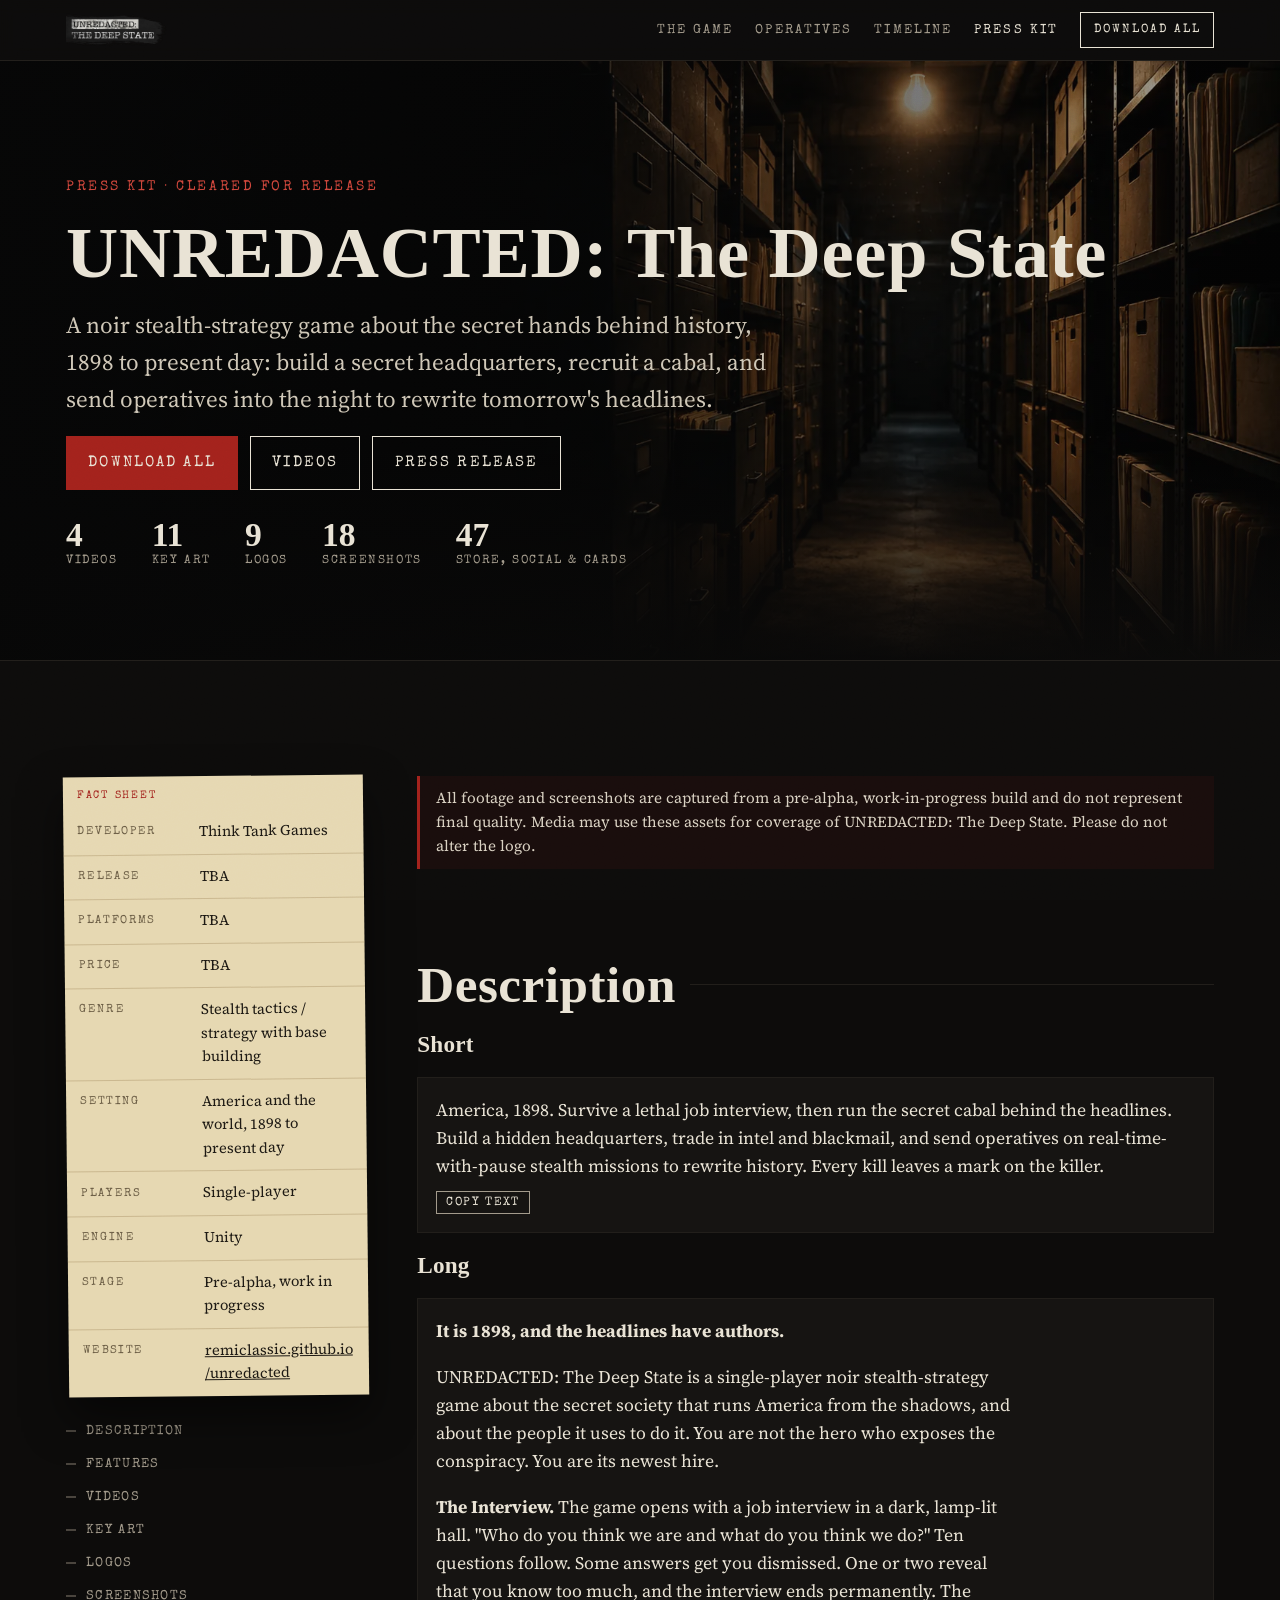
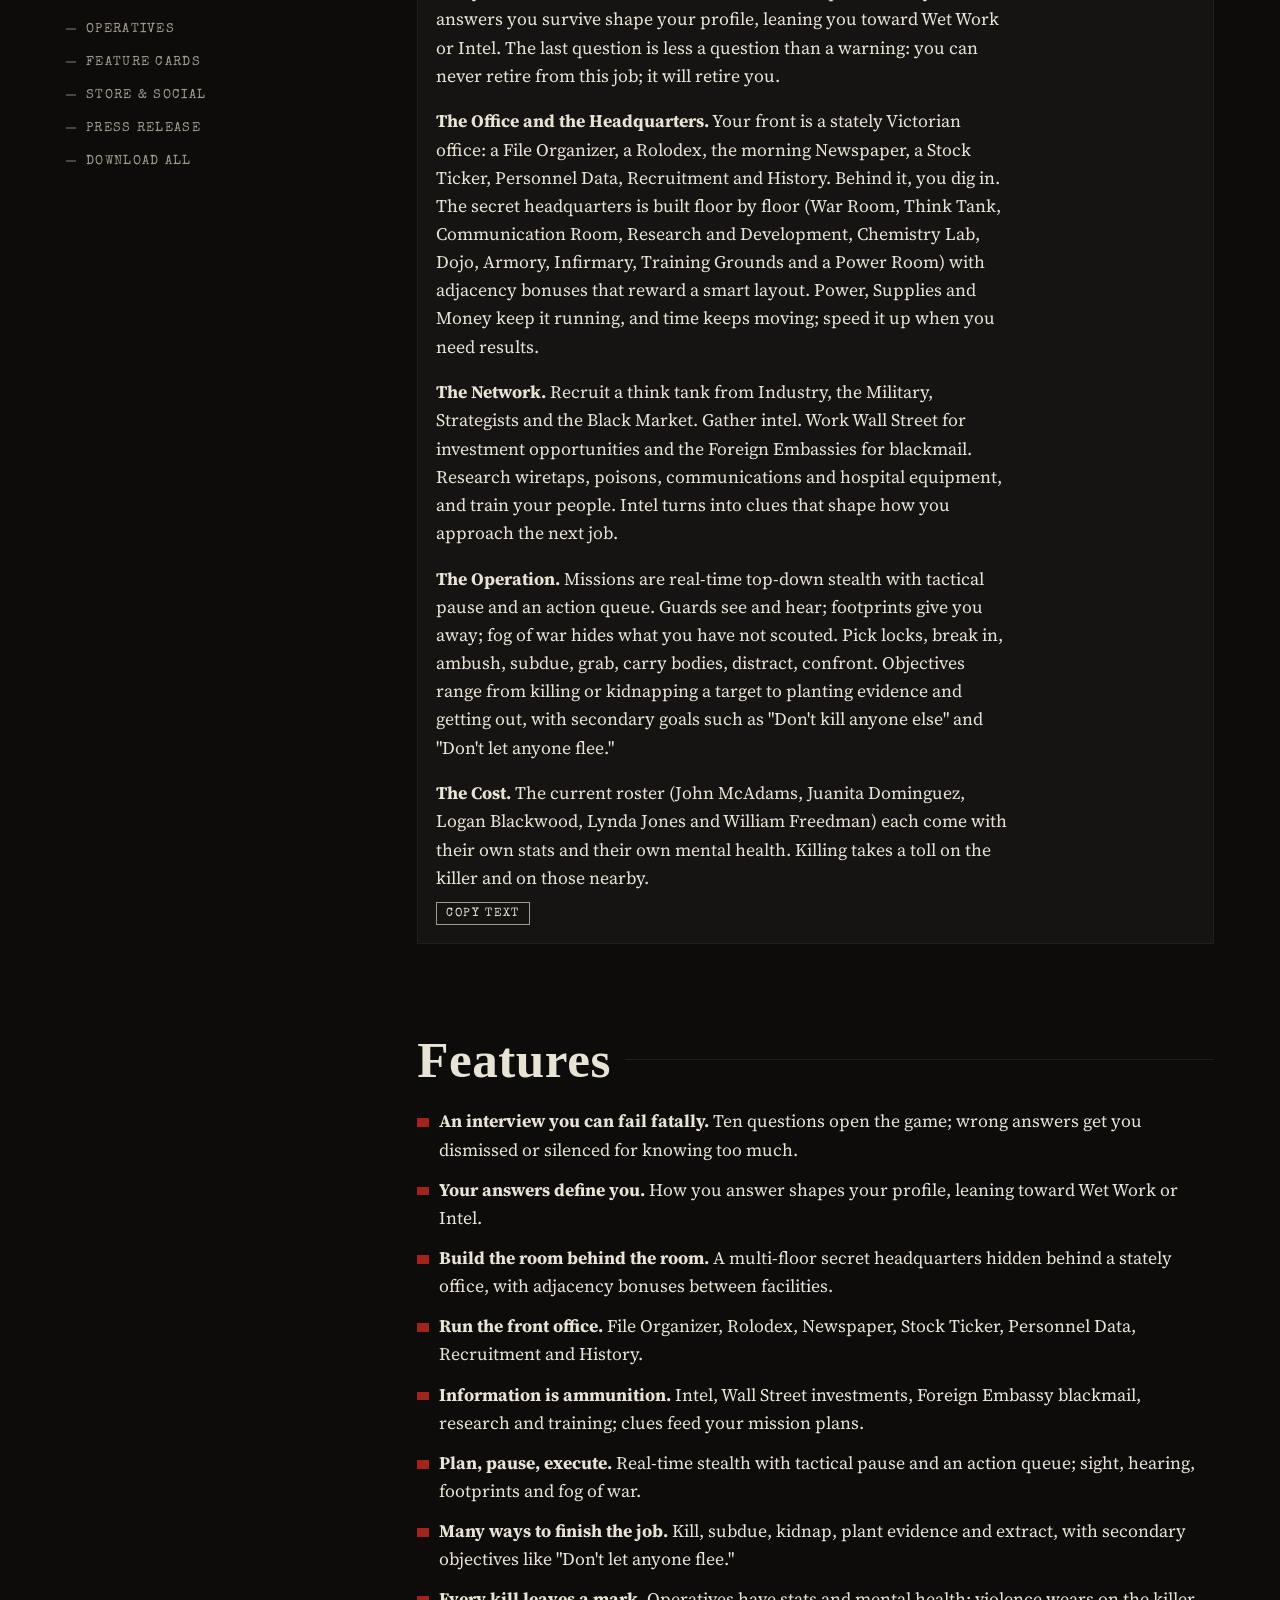
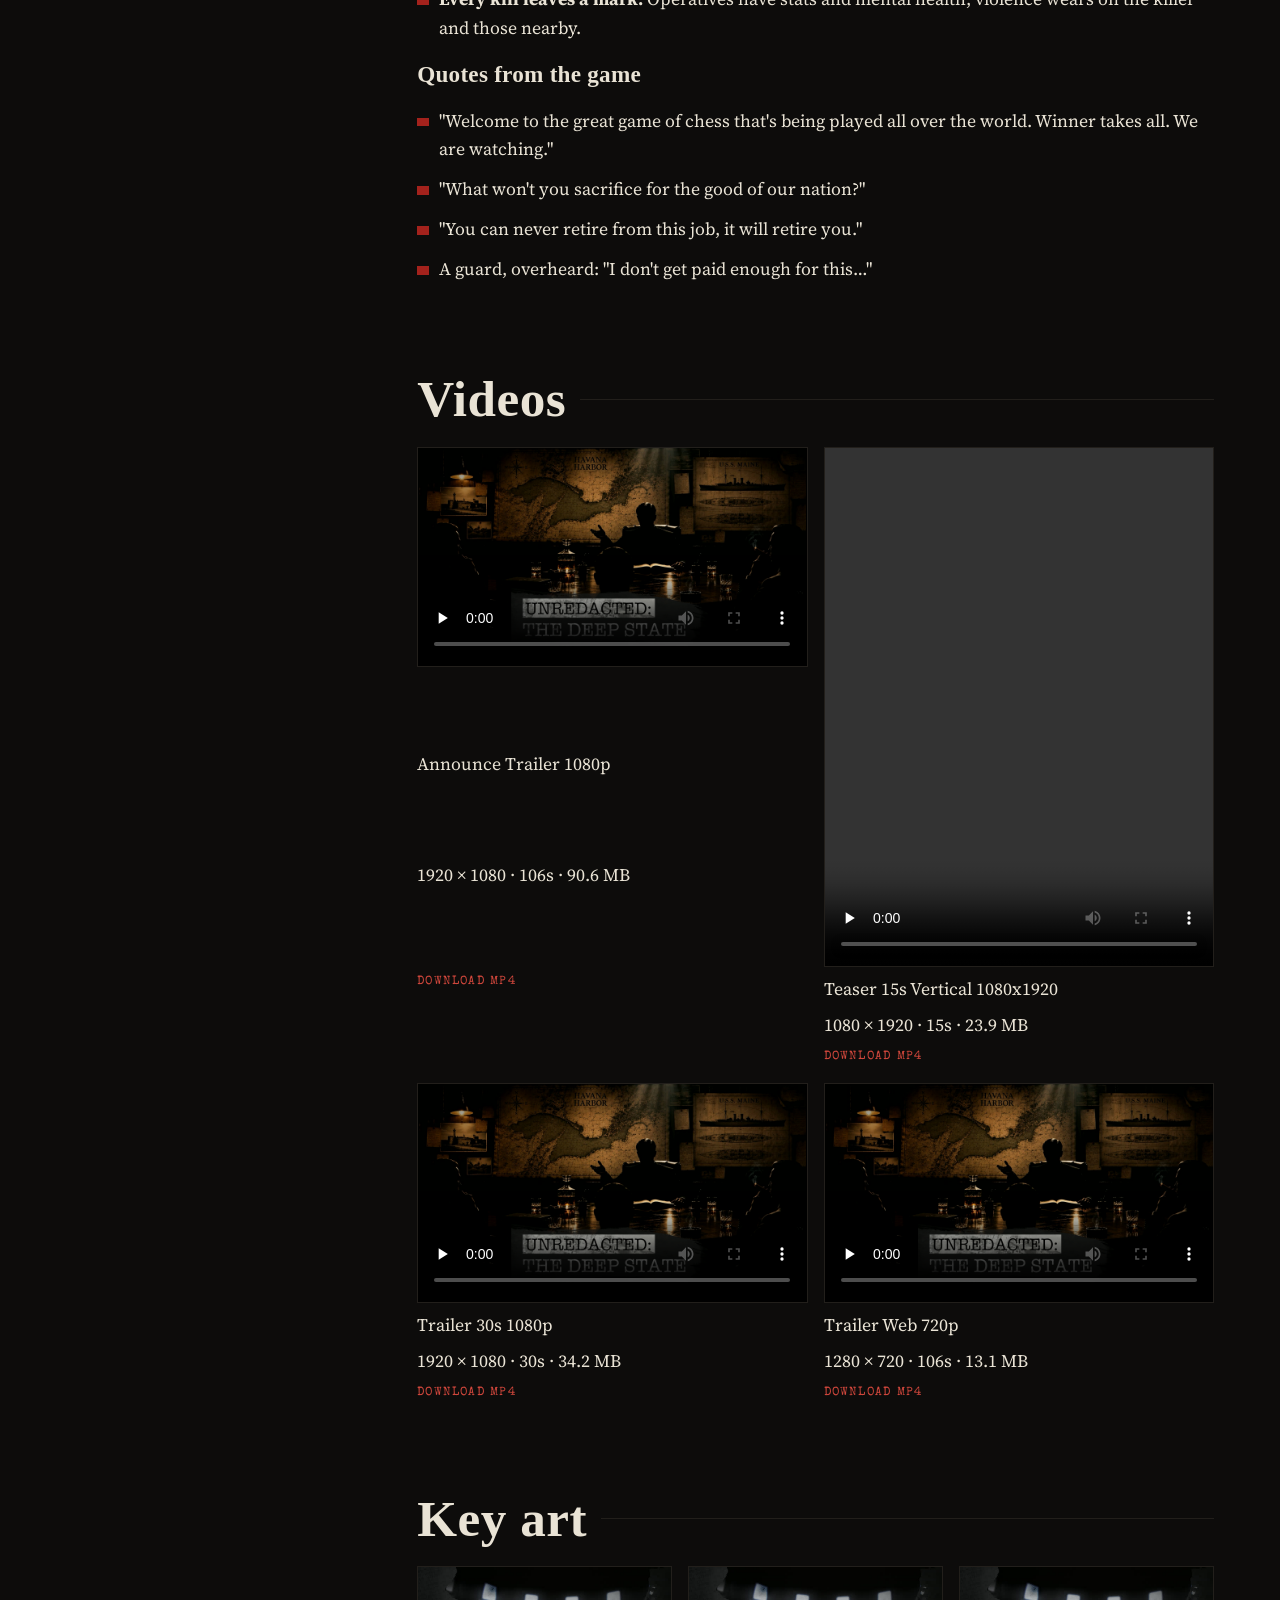
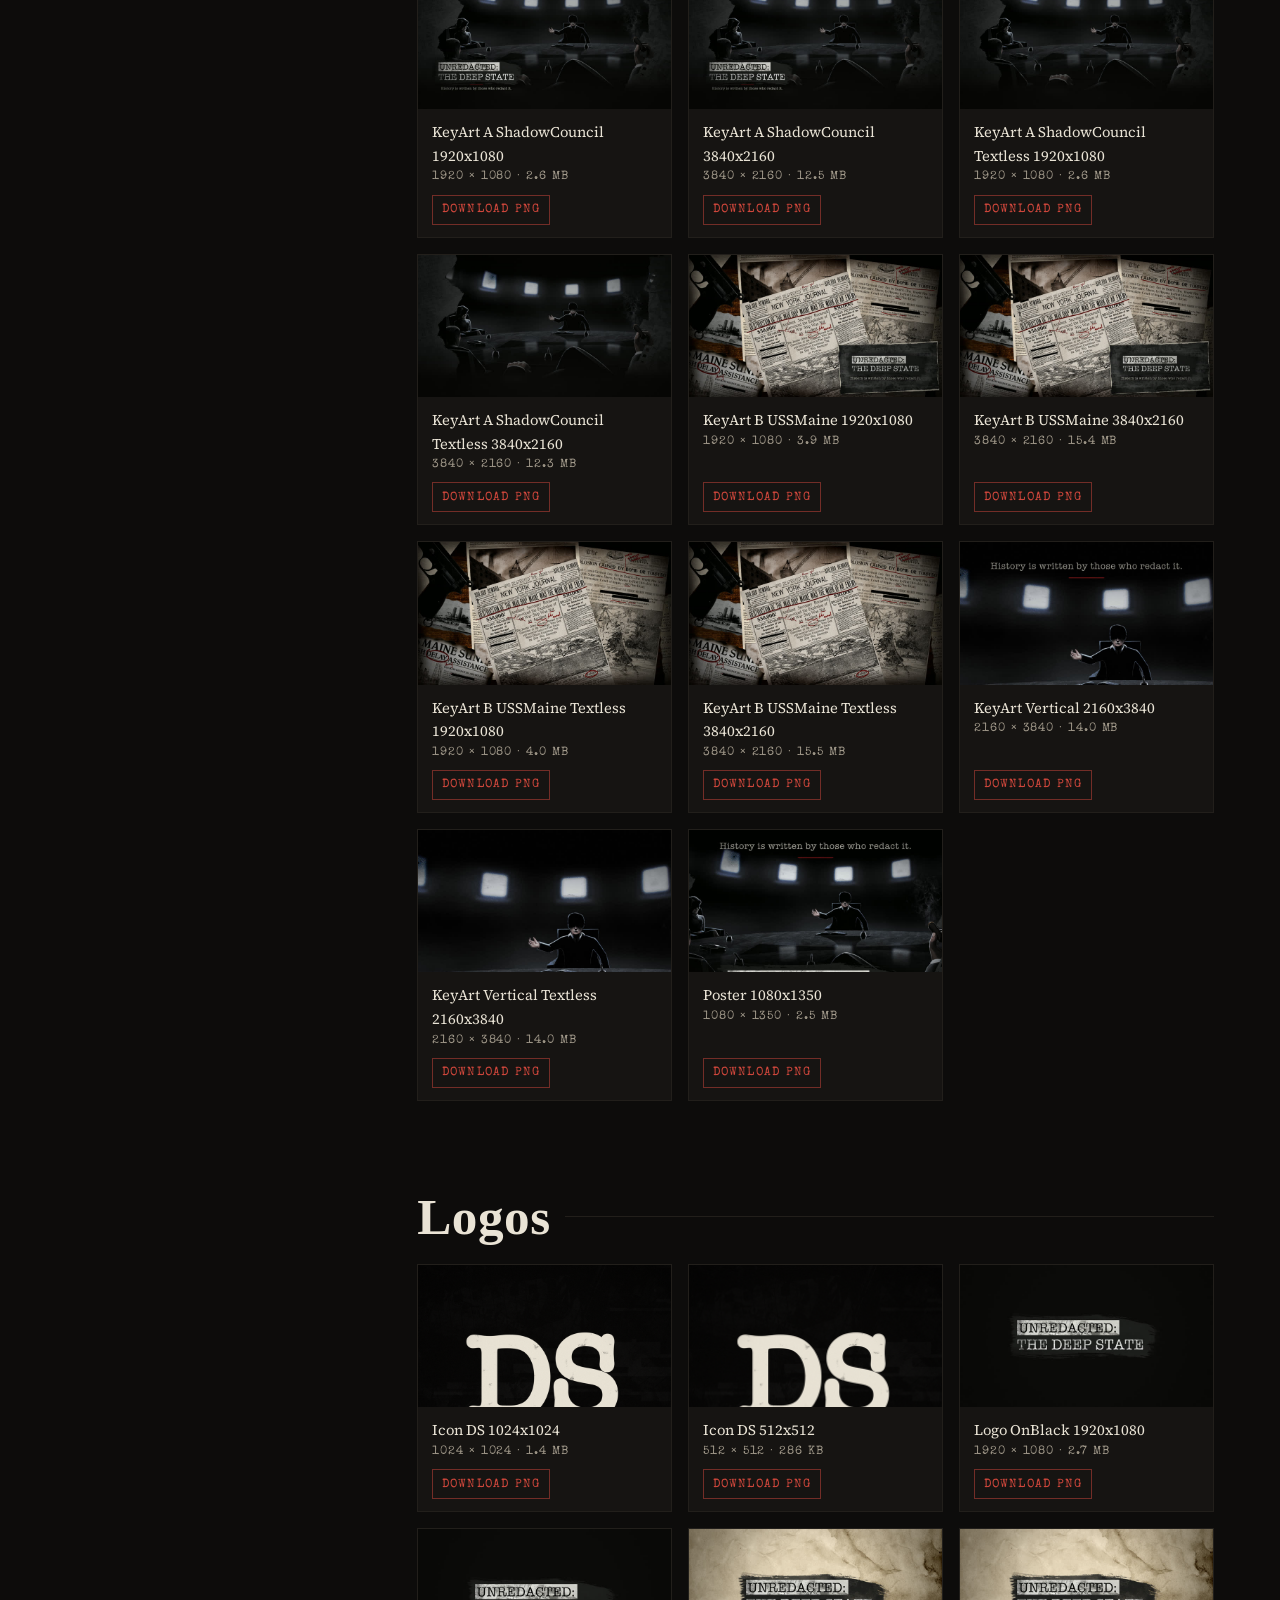
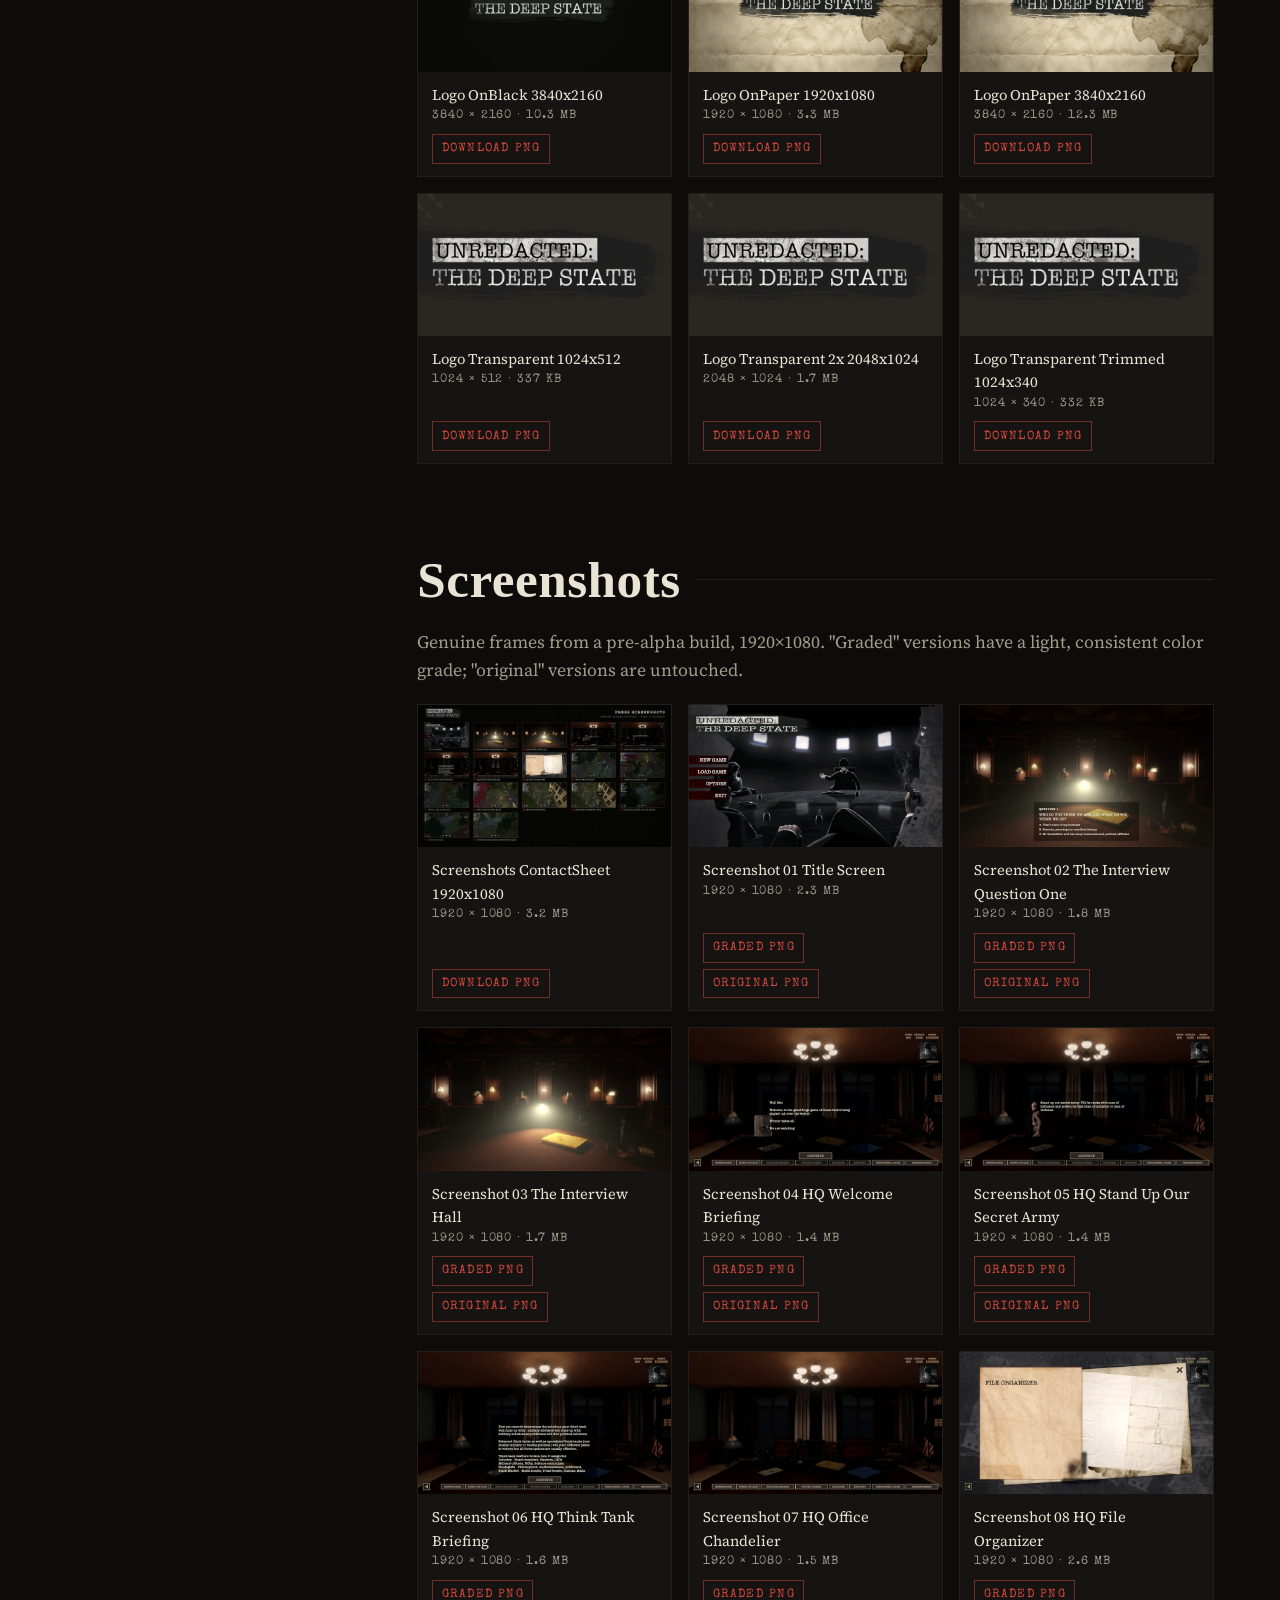
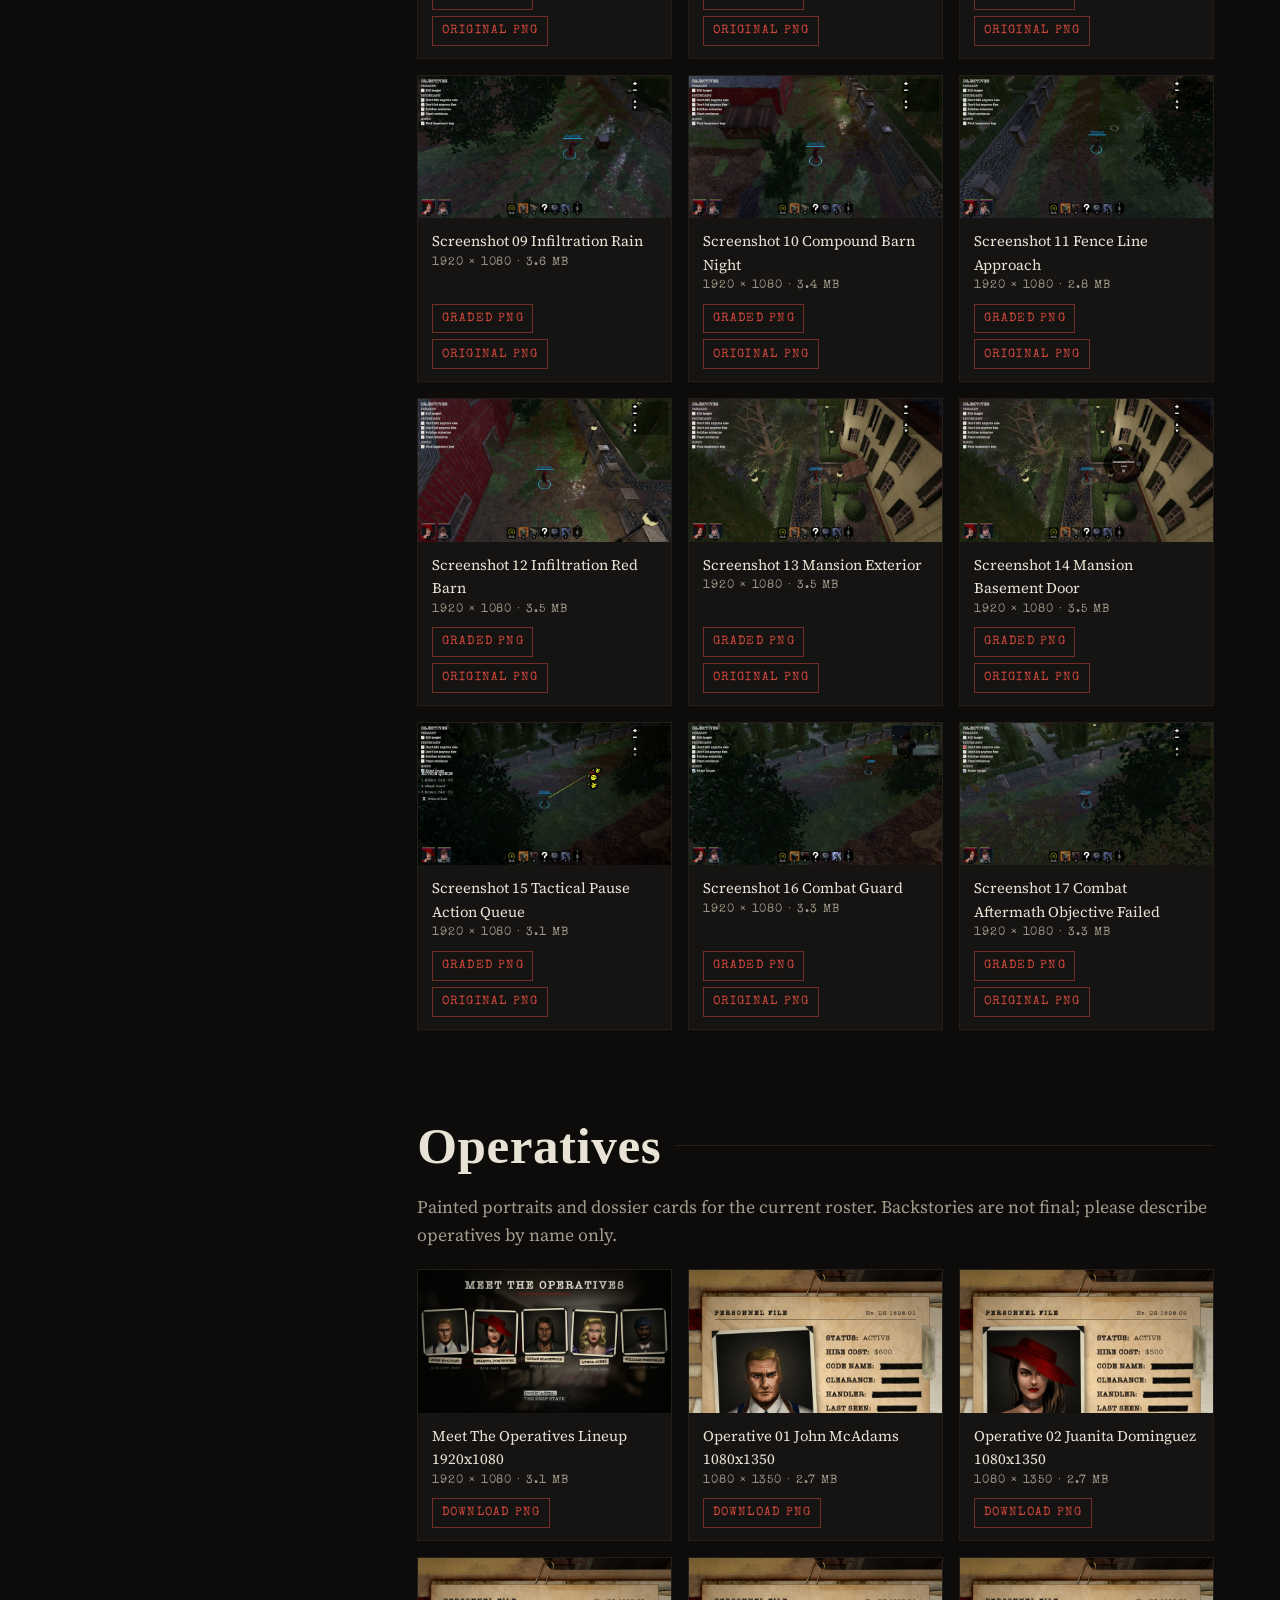
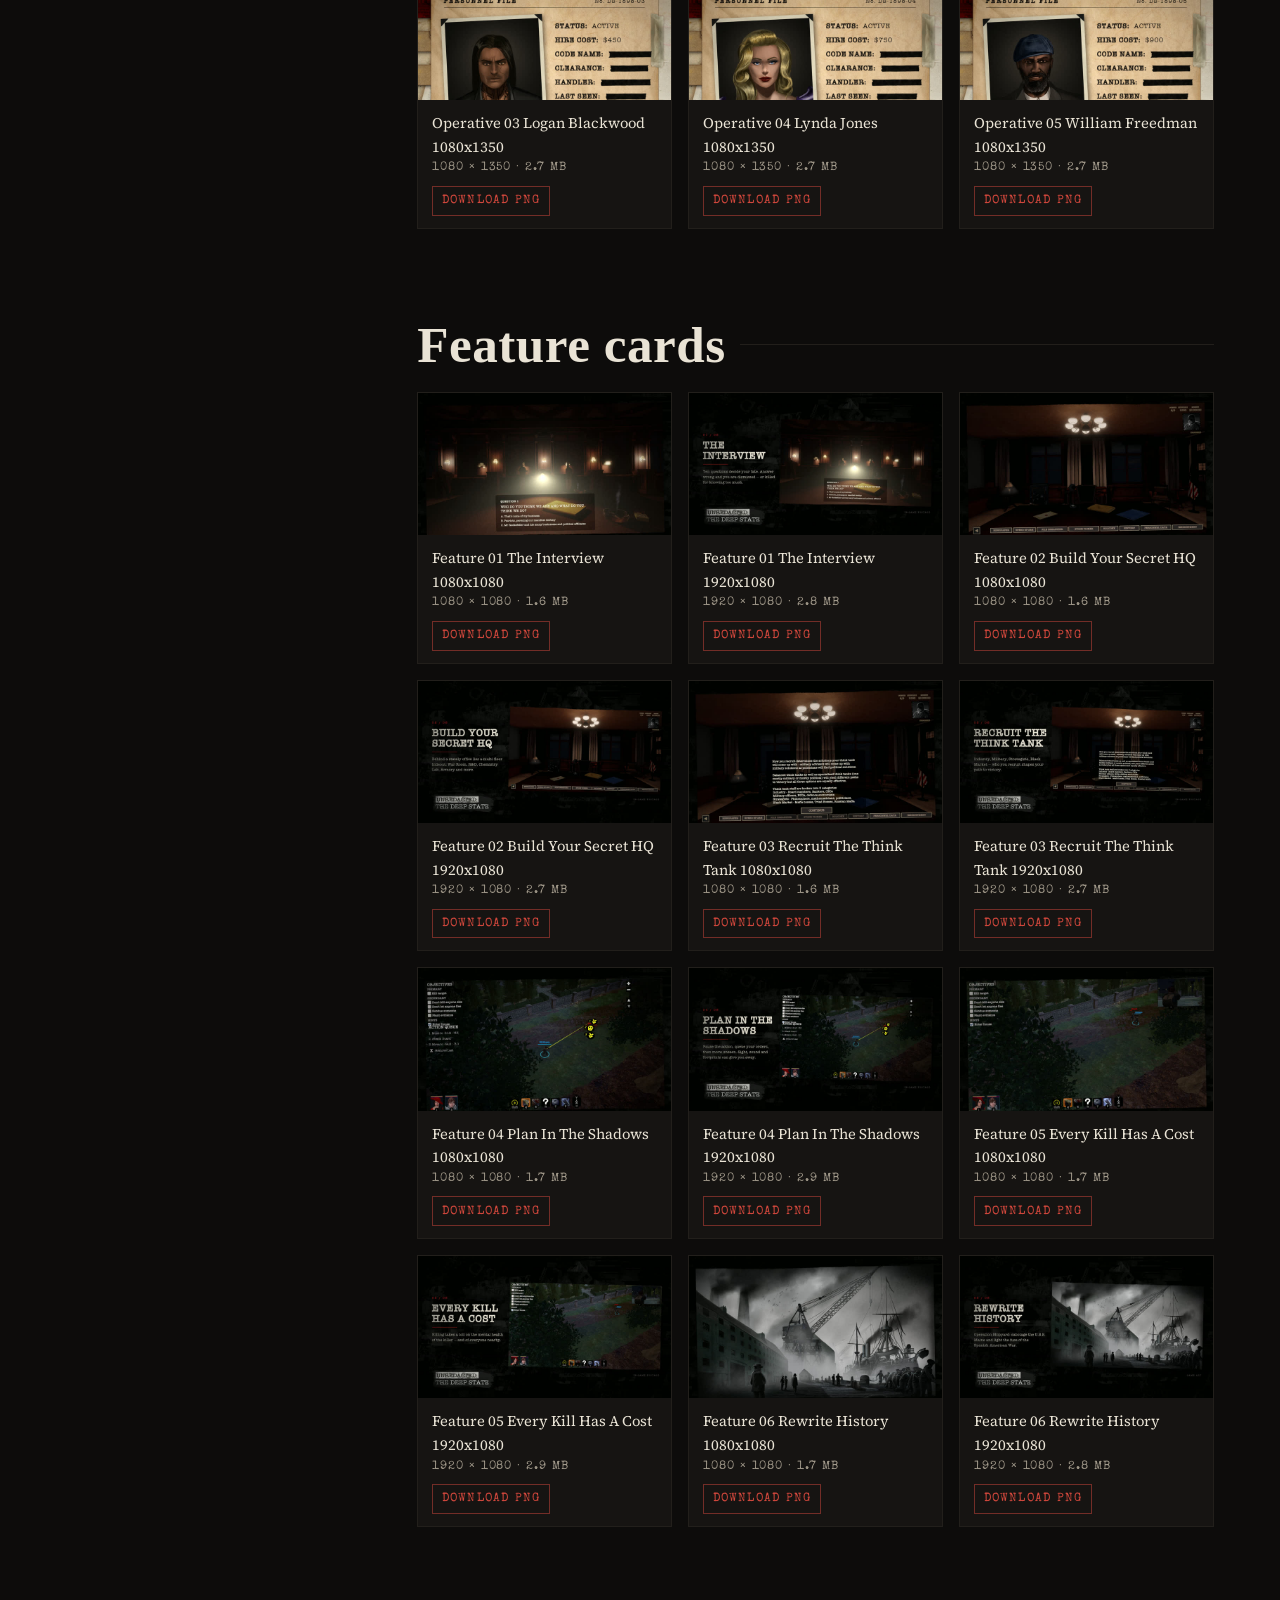
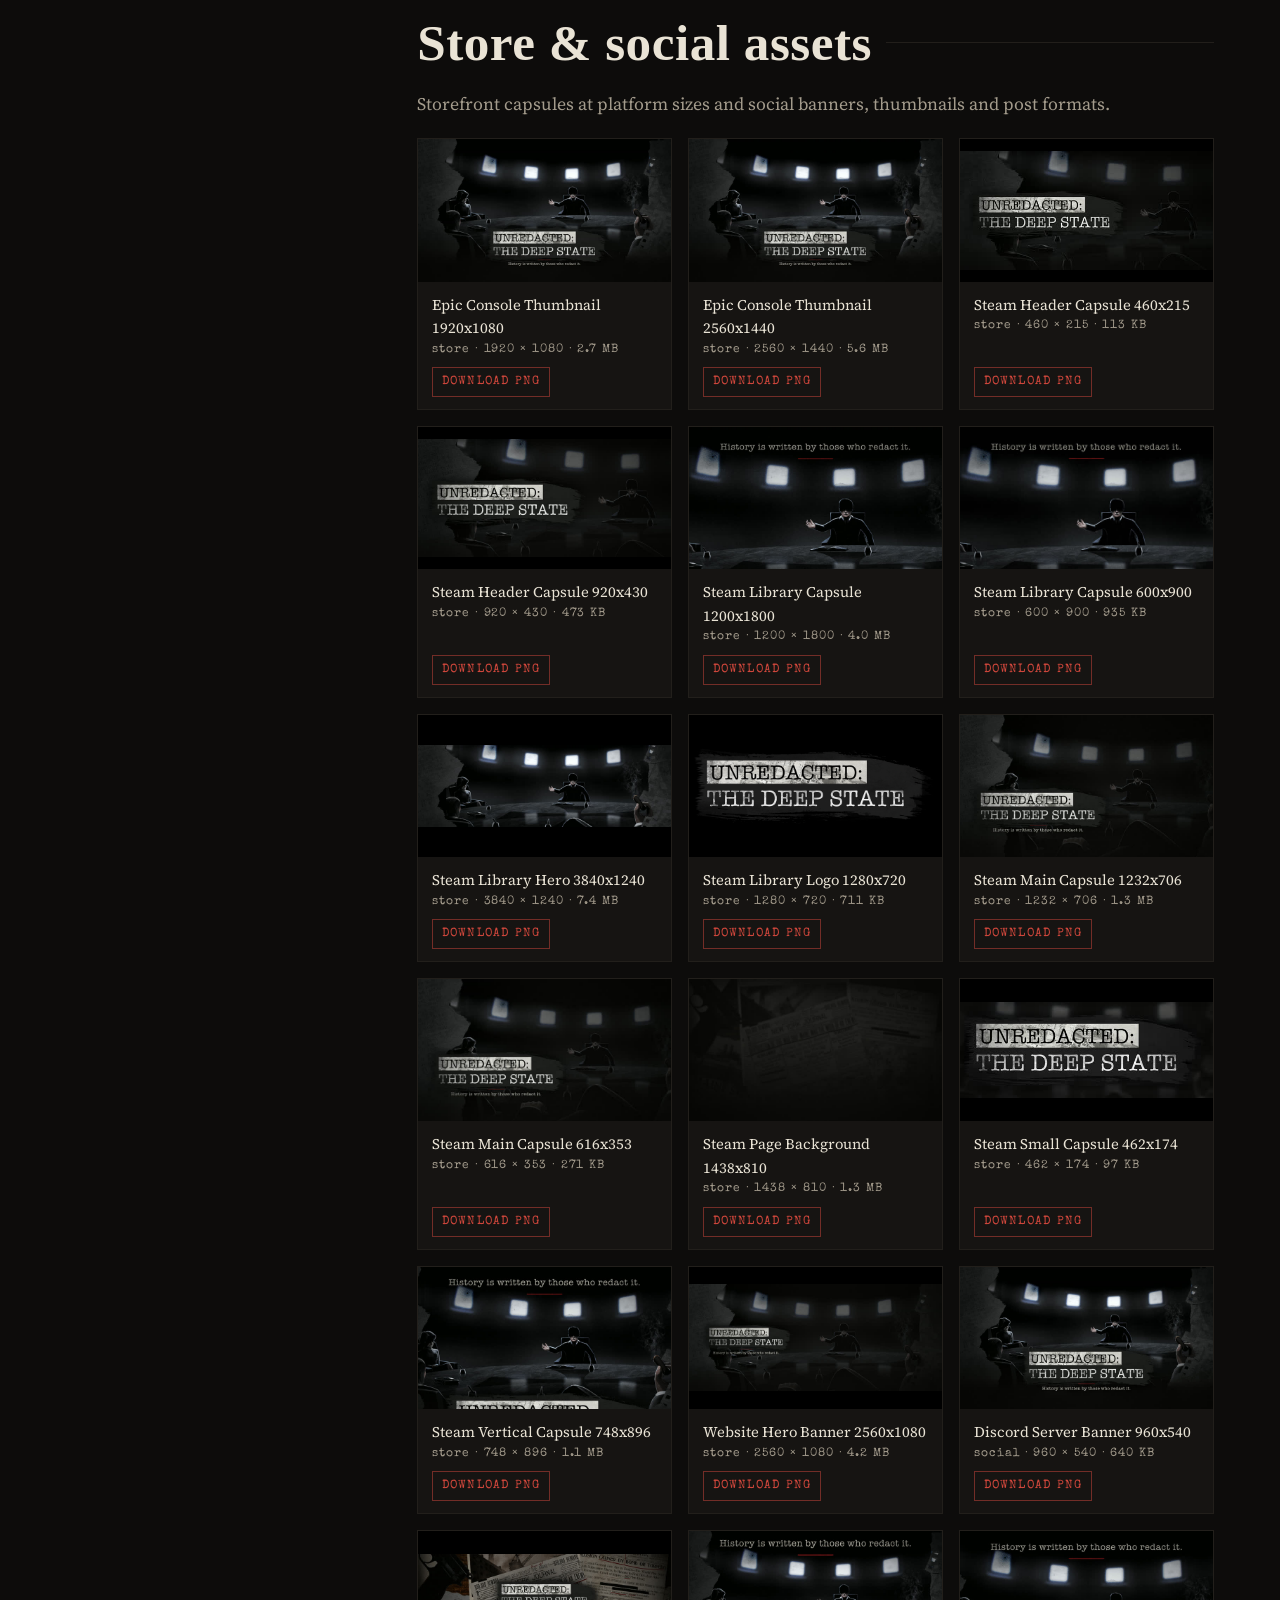
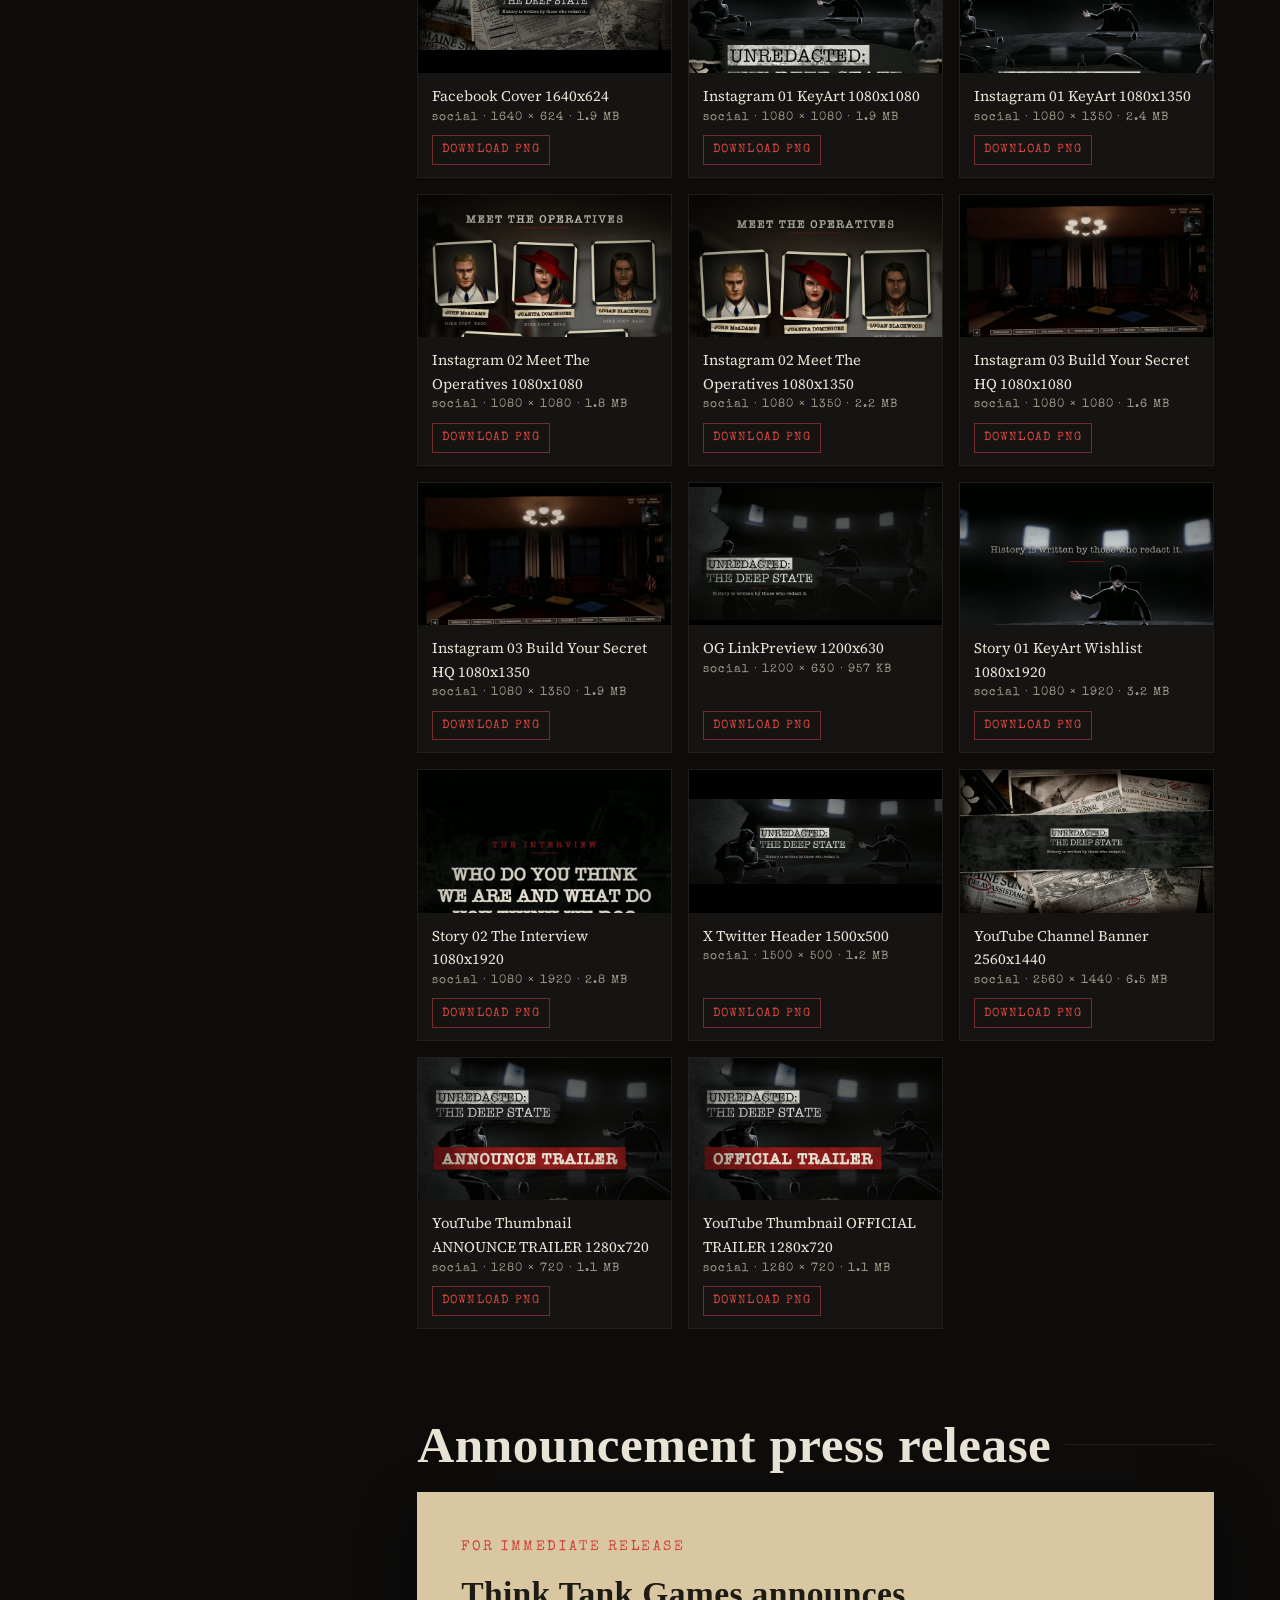
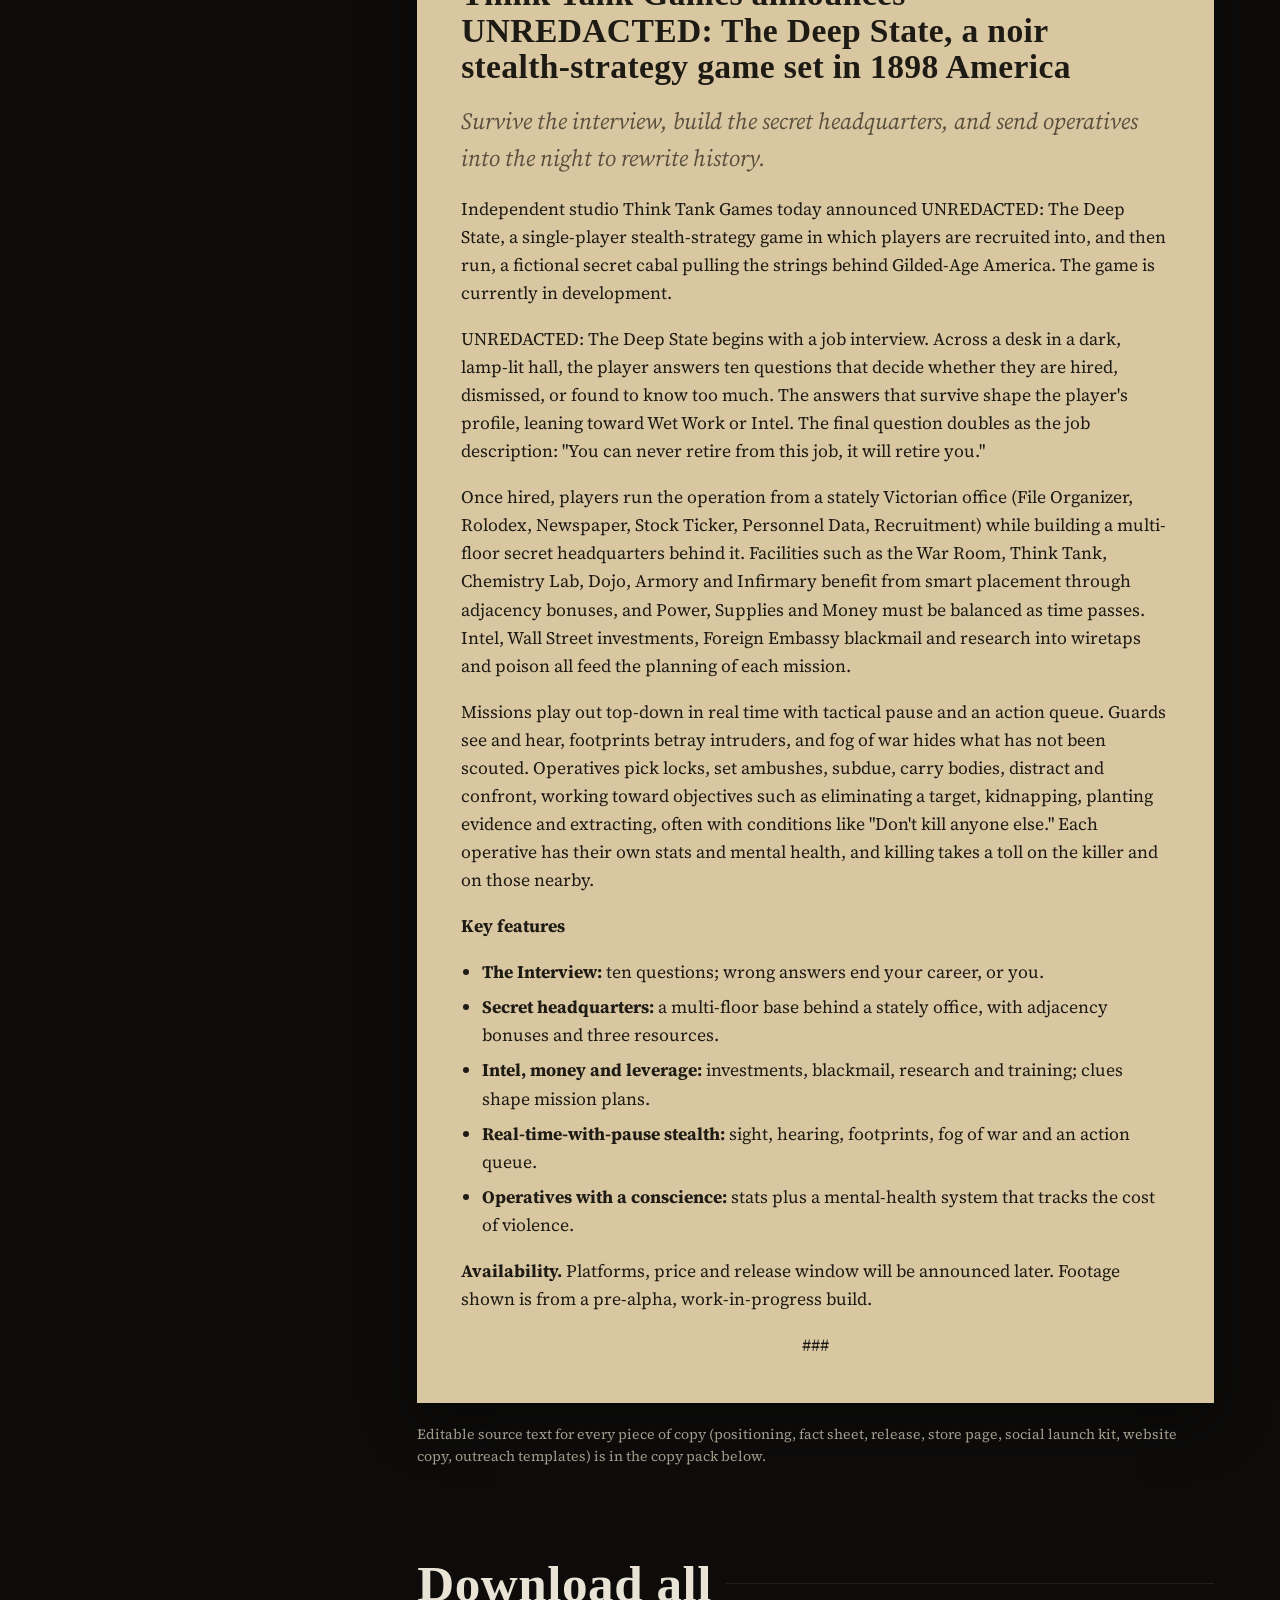
==== commit fea574e8: "Replace trailer with the timeline cut (1898 to present day) New announce, 30s and vertical cuts, web" ====
--- a/presskit/index.html
+++ b/presskit/index.html
@@ -15,8 +15,8 @@
 <link rel="preconnect" href="https://fonts.googleapis.com">
 <link rel="preconnect" href="https://fonts.gstatic.com" crossorigin>
 <link rel="stylesheet" href="https://fonts.googleapis.com/css2?family=Old+Standard+TT:wght@400;700&family=Source+Serif+4:ital,opsz,wght@0,8..60,400;0,8..60,600;1,8..60,400&family=Special+Elite&display=swap">
-<link rel="stylesheet" href="../assets/css/site.css?v=d1">
-<link rel="stylesheet" href="../assets/css/present.css?v=d1">
+<link rel="stylesheet" href="../assets/css/site.css?v=v2a">
+<link rel="stylesheet" href="../assets/css/present.css?v=v2a">
 </head>
 <body>
 <script>document.documentElement.dataset.root = "..";</script>
@@ -120,10 +120,10 @@
 
         <section class="pk-sec" id="videos">
           <h2>Videos</h2>
-          <div class="vids"><div class="" style="display:grid;gap:8px;min-width:0"><video controls preload="none" playsinline poster="../assets/img/trailer-poster.jpg" src="../assets/video/trailer-720p.mp4"></video><div class="name">Announce Trailer 1080p</div><div class="dims">1920 × 1080 · 91s · 80.9 MB</div><div class="dl"><a href="https://github.com/remiclassic/unredacted/releases/download/presskit/TheDeepState_Announce_Trailer_1080p.mp4" download>Download MP4</a></div></div>
-<div class="v-vert" style="display:grid;gap:8px;min-width:0"><video controls preload="none" playsinline  src="../downloads/video/TheDeepState_Teaser_15s_Vertical_1080x1920.mp4"></video><div class="name">Teaser 15s Vertical 1080x1920</div><div class="dims">1080 × 1920 · 15s · 23.3 MB</div><div class="dl"><a href="../downloads/video/TheDeepState_Teaser_15s_Vertical_1080x1920.mp4" download>Download MP4</a></div></div>
-<div class="" style="display:grid;gap:8px;min-width:0"><video controls preload="none" playsinline poster="../assets/img/trailer-poster.jpg" src="../downloads/video/TheDeepState_Trailer_30s_1080p.mp4"></video><div class="name">Trailer 30s 1080p</div><div class="dims">1920 × 1080 · 30s · 35.2 MB</div><div class="dl"><a href="../downloads/video/TheDeepState_Trailer_30s_1080p.mp4" download>Download MP4</a></div></div>
-<div class="" style="display:grid;gap:8px;min-width:0"><video controls preload="none" playsinline poster="../assets/img/trailer-poster.jpg" src="../assets/video/trailer-720p.mp4"></video><div class="name">Trailer Web 720p</div><div class="dims">1280 × 720 · 91s · 13.1 MB</div><div class="dl"><a href="../assets/video/trailer-720p.mp4" download>Download MP4</a></div></div></div>
+          <div class="vids"><div class="" style="display:grid;gap:8px;min-width:0"><video controls preload="none" playsinline poster="../assets/img/trailer-poster.jpg?v=2" src="../assets/video/trailer-720p.mp4?v=2"></video><div class="name">Announce Trailer 1080p</div><div class="dims">1920 × 1080 · 106s · 90.6 MB</div><div class="dl"><a href="https://github.com/remiclassic/unredacted/releases/download/presskit/TheDeepState_Announce_Trailer_1080p.mp4" download>Download MP4</a></div></div>
+<div class="v-vert" style="display:grid;gap:8px;min-width:0"><video controls preload="none" playsinline  src="../downloads/video/TheDeepState_Teaser_15s_Vertical_1080x1920.mp4?v=2"></video><div class="name">Teaser 15s Vertical 1080x1920</div><div class="dims">1080 × 1920 · 15s · 23.9 MB</div><div class="dl"><a href="../downloads/video/TheDeepState_Teaser_15s_Vertical_1080x1920.mp4?v=2" download>Download MP4</a></div></div>
+<div class="" style="display:grid;gap:8px;min-width:0"><video controls preload="none" playsinline poster="../assets/img/trailer-poster.jpg?v=2" src="../downloads/video/TheDeepState_Trailer_30s_1080p.mp4?v=2"></video><div class="name">Trailer 30s 1080p</div><div class="dims">1920 × 1080 · 30s · 34.2 MB</div><div class="dl"><a href="../downloads/video/TheDeepState_Trailer_30s_1080p.mp4?v=2" download>Download MP4</a></div></div>
+<div class="" style="display:grid;gap:8px;min-width:0"><video controls preload="none" playsinline poster="../assets/img/trailer-poster.jpg?v=2" src="../assets/video/trailer-720p.mp4?v=2"></video><div class="name">Trailer Web 720p</div><div class="dims">1280 × 720 · 106s · 13.1 MB</div><div class="dl"><a href="../assets/video/trailer-720p.mp4?v=2" download>Download MP4</a></div></div></div>
         </section>
 
         <section class="pk-sec" id="keyart">
@@ -304,6 +304,6 @@
   <div class="lb-bar"><span id="lb-cap"></span><button type="button" data-close>Close</button></div>
   <div id="lb-body"></div>
 </dialog>
-<script src="../assets/js/site.js?v=d1"></script>
+<script src="../assets/js/site.js?v=v2a"></script>
 </body>
 </html>
